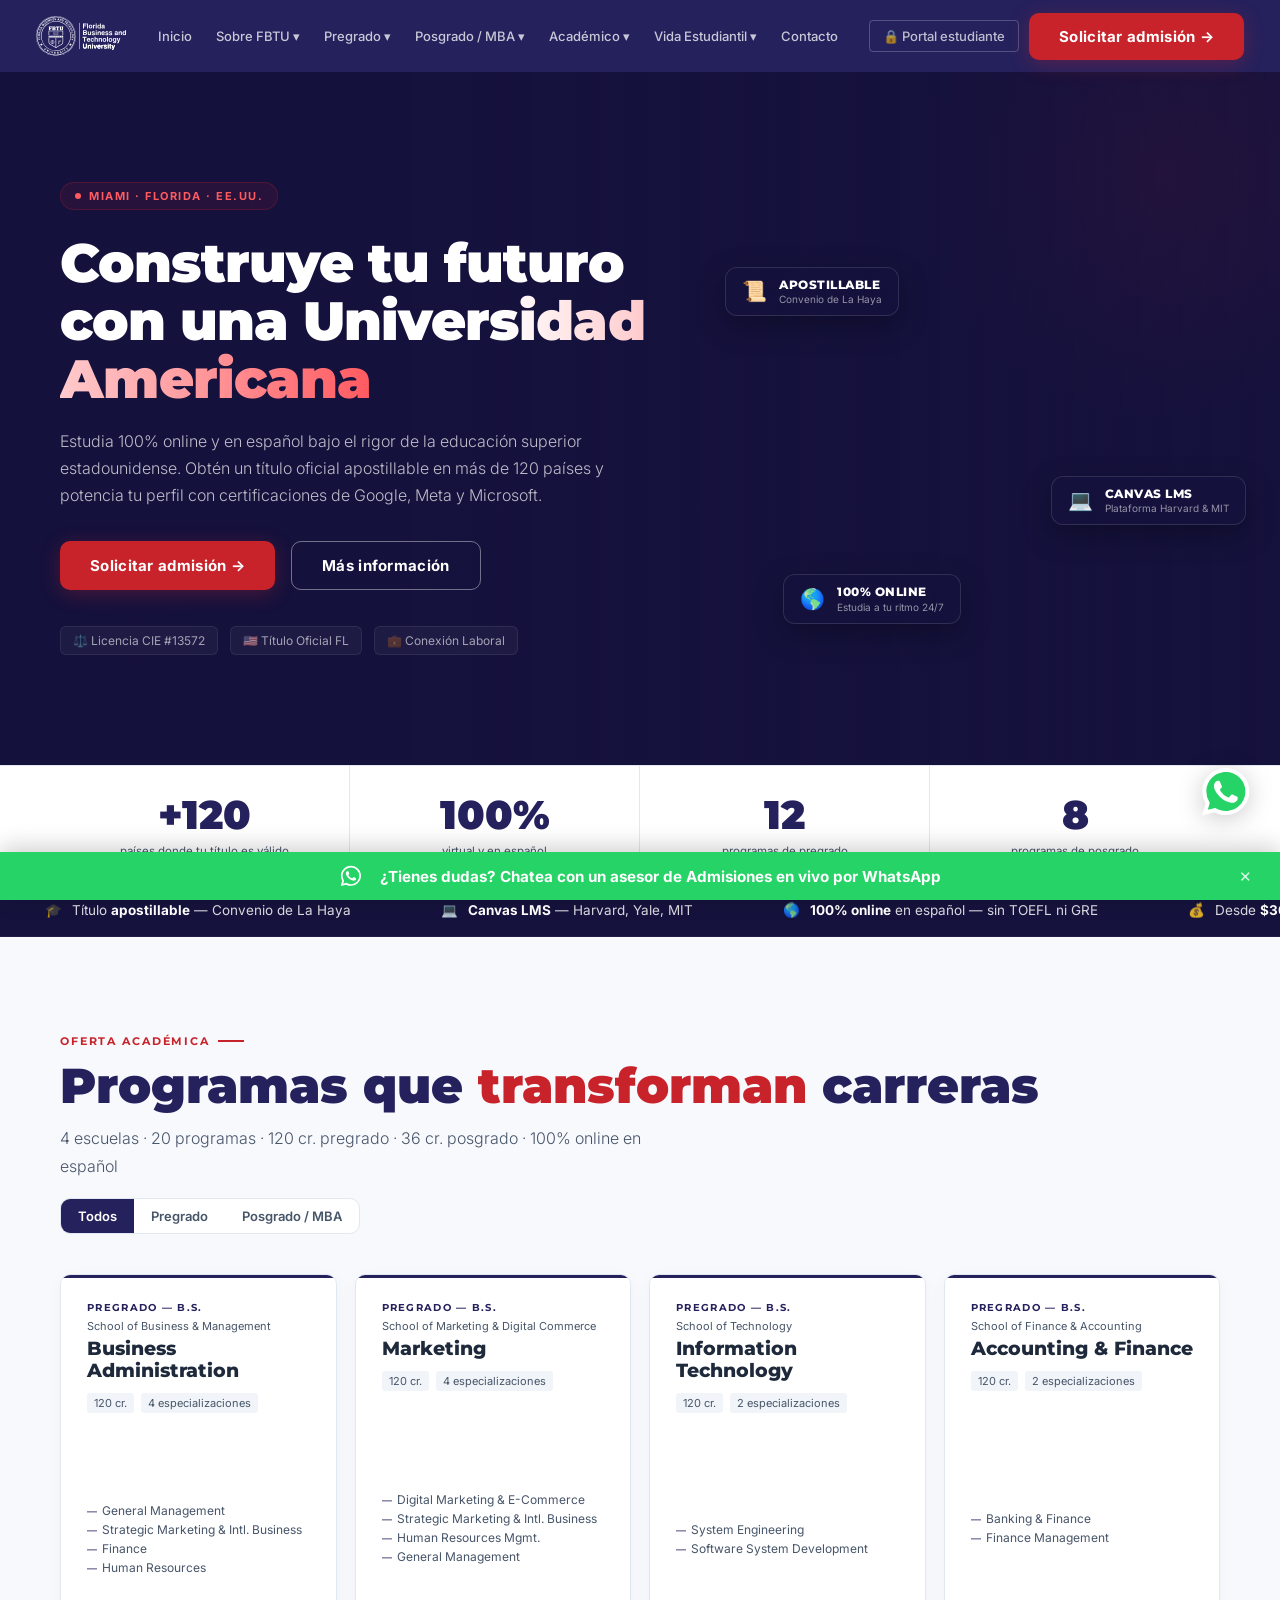
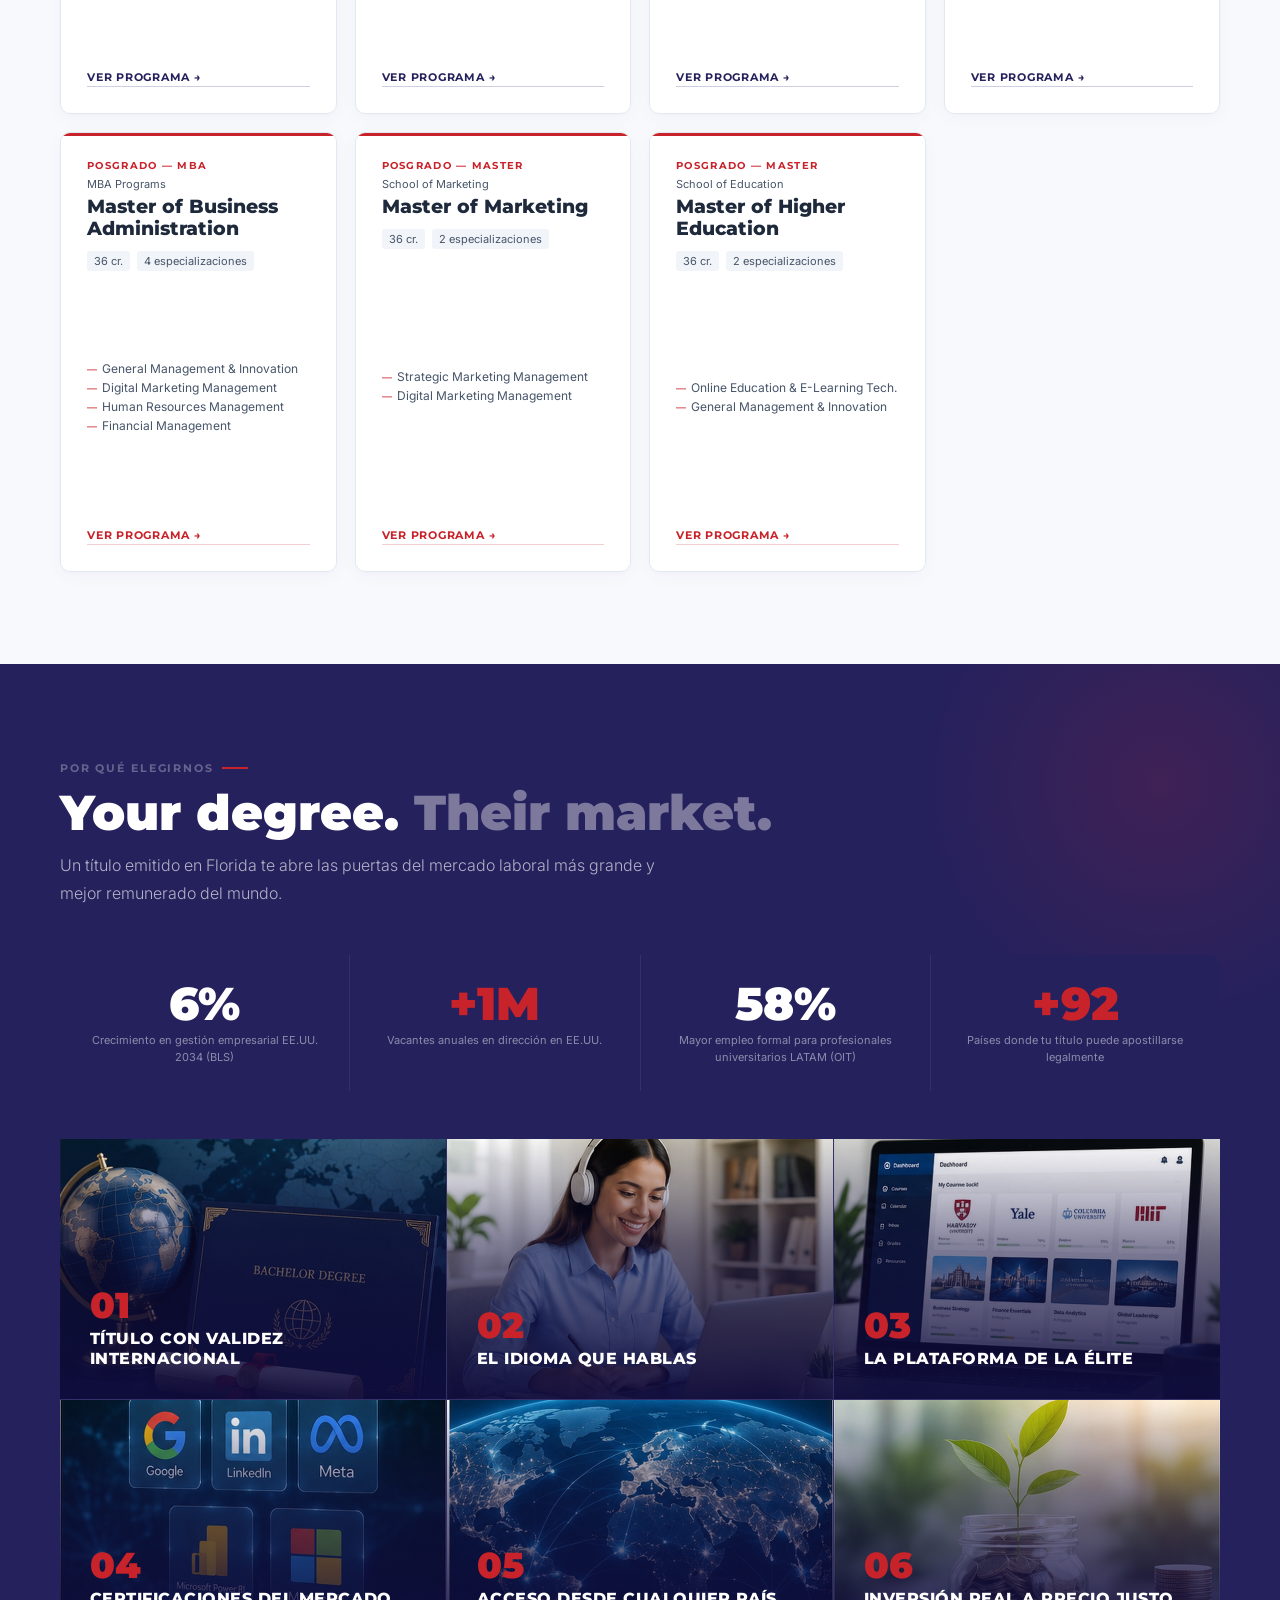
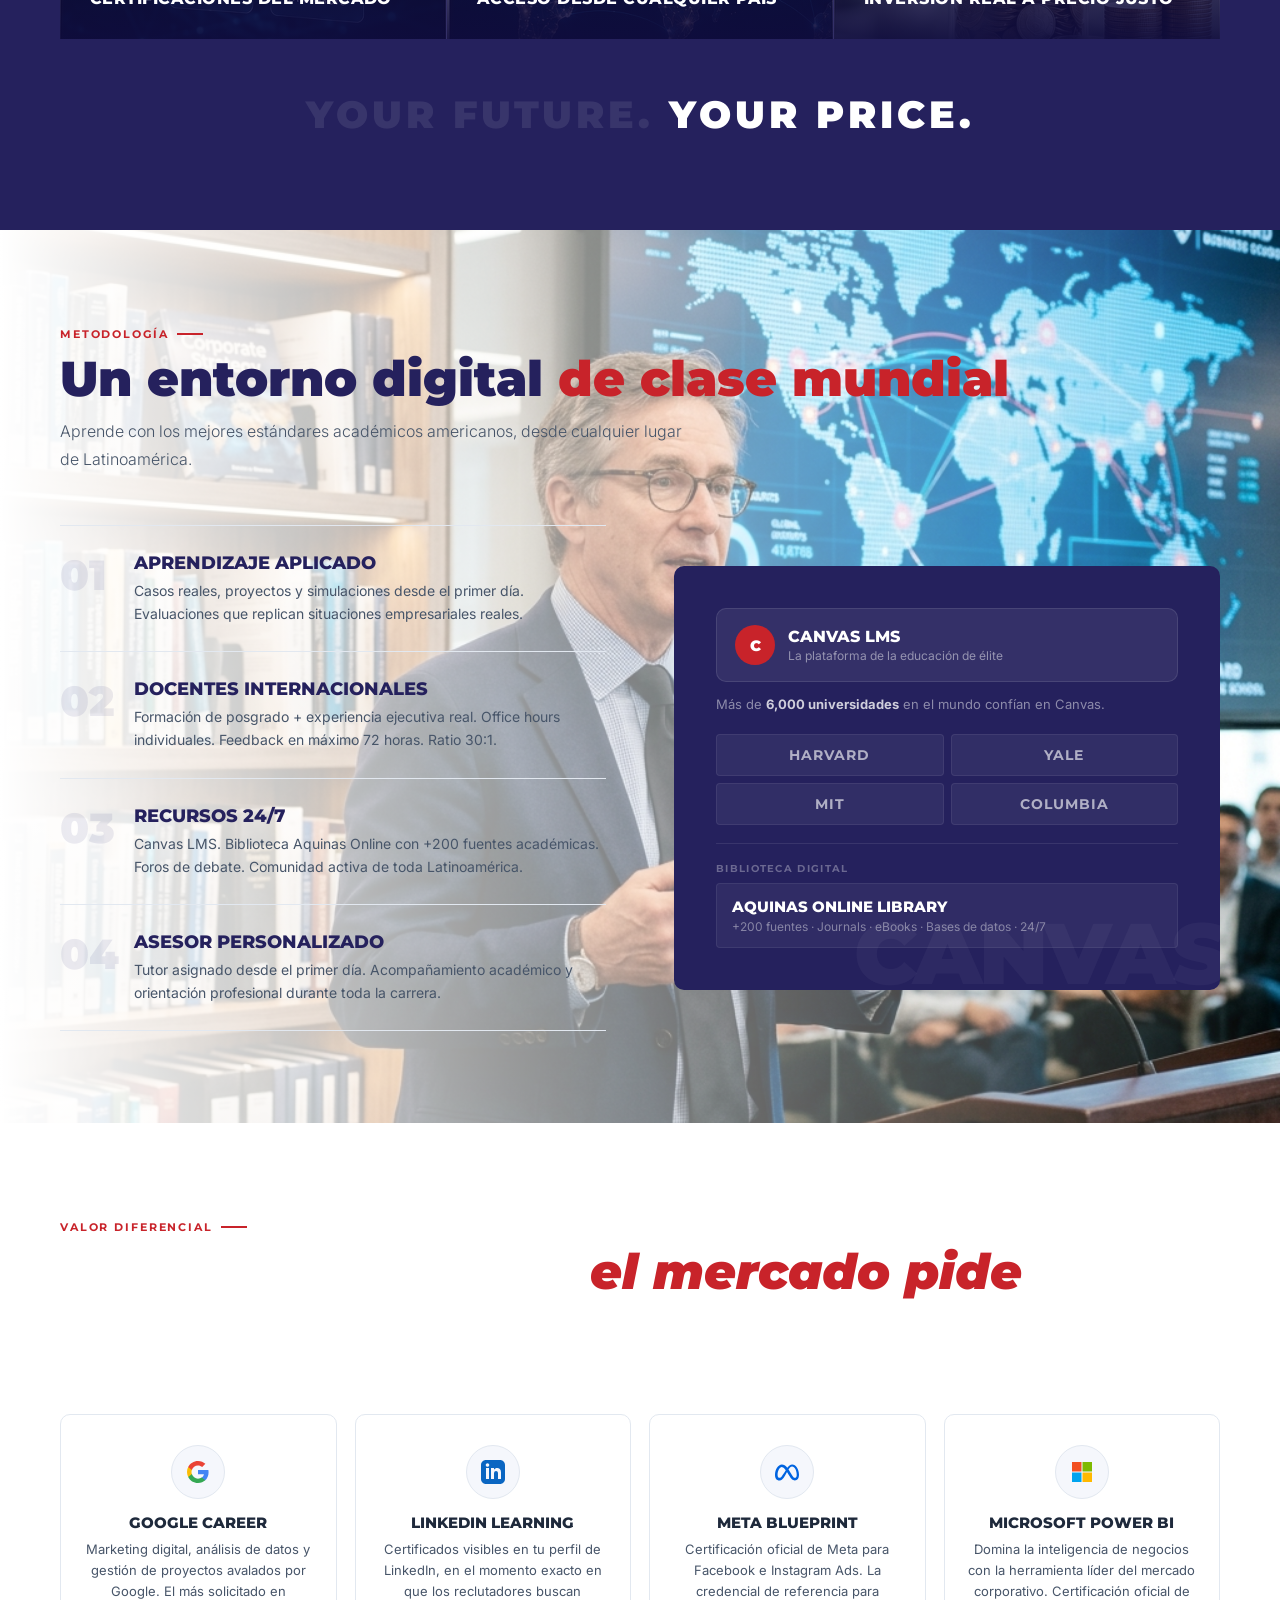
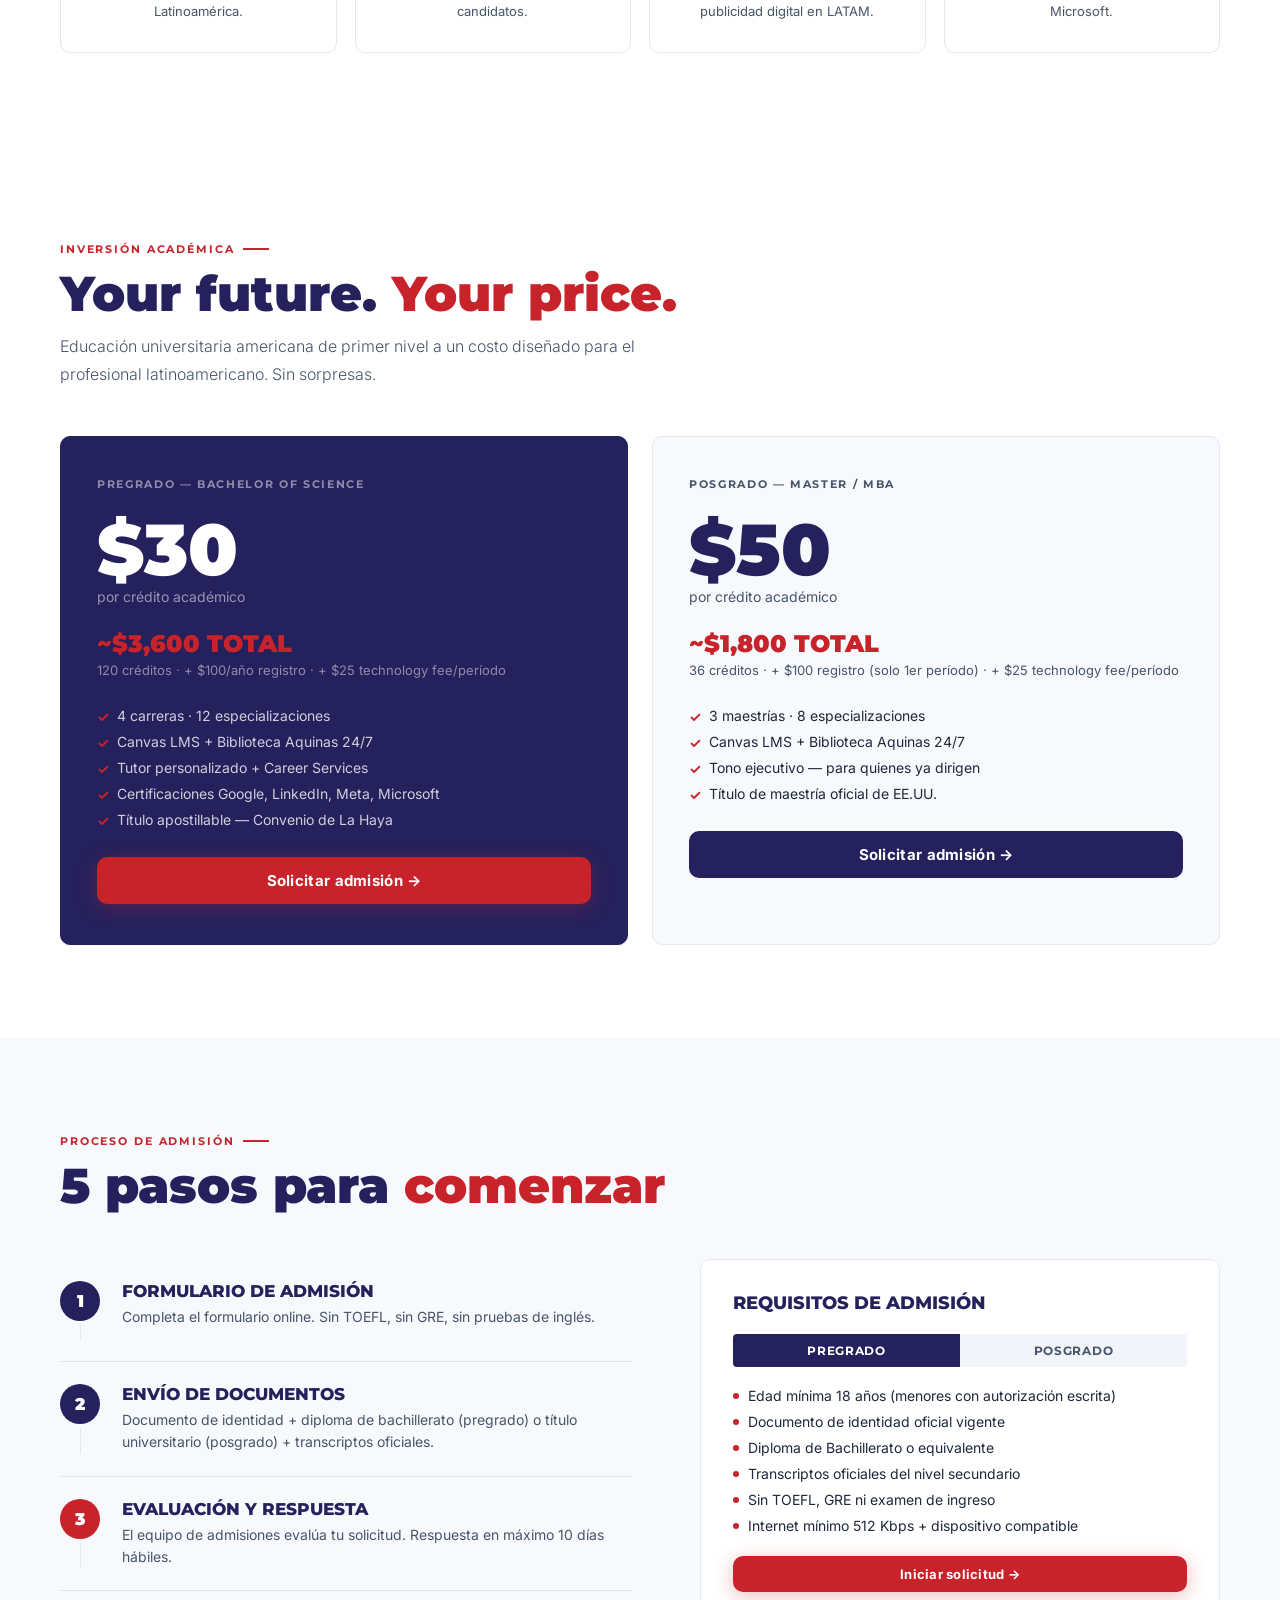
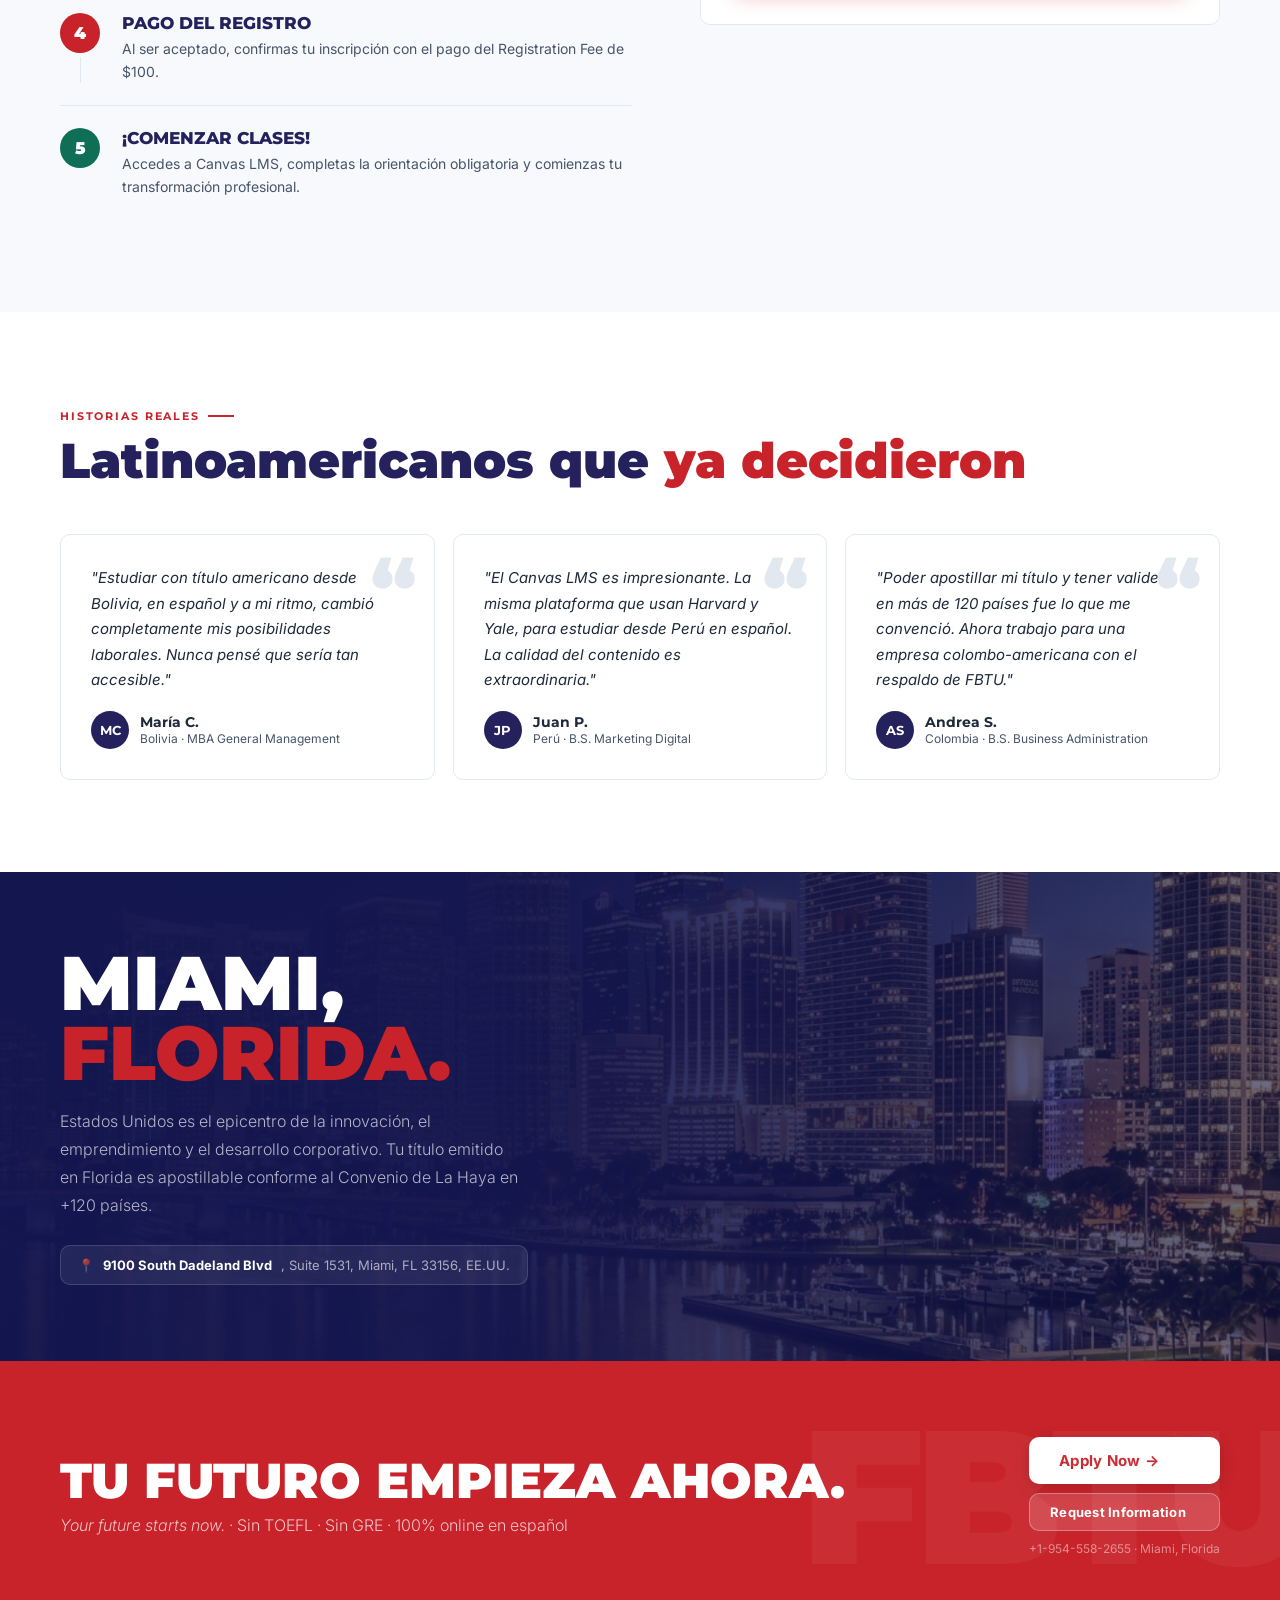
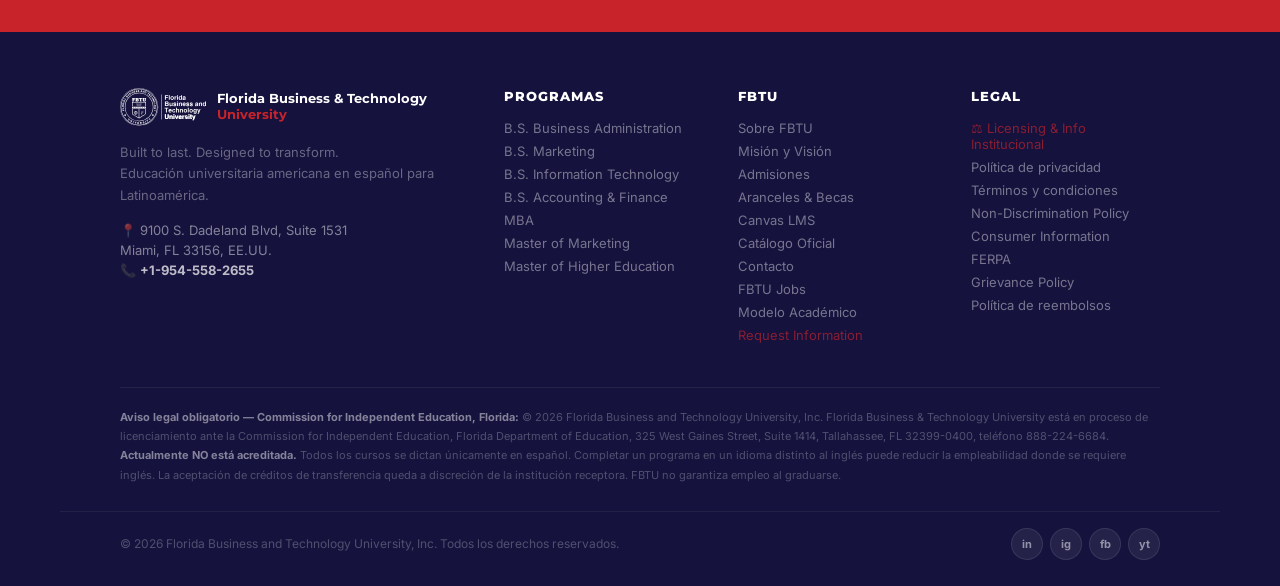
==== index.html @ 1e82b349 "Add files via upload" ====
<!DOCTYPE html>
<html lang="es">
<head>
<meta charset="UTF-8">
<meta name="viewport" content="width=device-width, initial-scale=1.0">
<title>Florida Business &amp; Technology University — FBTU</title>
<link href="https://fonts.googleapis.com/css2?family=Inter:wght@300;400;500;600;700;800;900&amp;family=Montserrat:wght@700;800;900&amp;display=swap" rel="stylesheet">

  <link rel="stylesheet" href="styles.css">
</head>
<body>

<!-- ════ NAVBAR ════ -->
<nav id="nav">
  <div class="nl" onclick="go('home')">
    <img src="logo.svg" alt="FBTU Logo" class="nav-logo">
  </div>
  <div class="nm">
    <div class="ni"><button class="nk" onclick="go('home')">Inicio</button></div>
    <div class="ni">
      <button class="nk">Sobre FBTU ▾</button>
      <div class="dd">
        <a onclick="go('sobre')">¿Quiénes somos?</a>
        <a onclick="go('sobre','mision')">Misión y Visión</a>
        <a onclick="go('sobre','equipo')">Equipo Directivo</a>
        <div class="dds"></div>
        <a onclick="go('sobre','licenc')" style="color:var(--red);font-weight:600">⚖ Licensing &amp; Info Institucional</a>
        <a onclick="go('sobre','catalogo')">Catálogo Oficial (PDF)</a>
      </div>
    </div>
    <div class="ni">
      <button class="nk">Pregrado ▾</button>
      <div class="dd">
        <a onclick="go('pre')">Vista general</a>
        <div class="dds"></div>
        <a onclick="go('pre','bba')">B.S. Business Administration</a>
        <a onclick="go('pre','mkt')">B.S. Marketing</a>
        <a onclick="go('pre','it')">B.S. Information Technology</a>
        <a onclick="go('pre','acct')">B.S. Accounting &amp; Finance</a>
      </div>
    </div>
    <div class="ni">
      <button class="nk">Posgrado / MBA ▾</button>
      <div class="dd">
        <a onclick="go('pos')">Vista general</a>
        <div class="dds"></div>
        <a onclick="go('pos','mba')">MBA — Master of Business Admin.</a>
        <a onclick="go('pos','mktm')">Master of Marketing</a>
        <a onclick="go('pos','edm')">Master of Higher Education</a>
      </div>
    </div>
    <div class="ni">
      <button class="nk">Académico ▾</button>
      <div class="dd">
        <a onclick="go('academics')">Modelo Académico</a>
        <a onclick="go('academics', 'microcredentials')">Certificates &amp; Microcredentials</a>
        <div class="dds"></div>
        <a onclick="go('jobs')">FBTU Jobs / Career Outcomes</a>
      </div>
    </div>

    <div class="ni">
      <button class="nk">Vida Estudiantil ▾</button>
      <div class="dd">
        <a onclick="go('vida')">Canvas LMS</a>
        <a onclick="go('vida','biblio')">Biblioteca Aquinas</a>
        <a onclick="go('vida','career')">Career Services</a>
        <a onclick="go('vida','grad')">Graduación</a>
        <a onclick="go('vida','pols')">Políticas Estudiantiles</a>
      </div>
    </div>
    <div class="ni"><button class="nk" onclick="go('contacto')">Contacto</button></div>
  </div>
  <div class="nr">
    <a class="np" href="#" onclick="alert('Portal Canvas LMS — integración pendiente')">🔒 Portal estudiante</a>
    <button class="btn lg b-red" onclick="go('adm')">Solicitar admisión →</button>
  </div>
  <div class="hb" id="hb" onclick="toggleMob()"><span></span><span></span><span></span></div>
</nav>

<!-- MOBILE MENU -->
<div class="mob" id="mob">
  <a onclick="go('home');toggleMob()">Inicio</a>
  <a onclick="go('sobre');toggleMob()">Sobre FBTU</a>
  <a onclick="go('pre');toggleMob()">Pregrado</a>
  <a onclick="go('pos');toggleMob()">Posgrado / MBA</a>
  <a onclick="go('apply');toggleMob()">Apply Now →</a>

  <a onclick="go('academics');toggleMob()">Modelo Académico</a>
  <a onclick="go('jobs');toggleMob()">FBTU Jobs</a>
  <a onclick="go('vida');toggleMob()">Vida Estudiantil</a>
  <a onclick="go('contacto');toggleMob()">Contacto</a>
  <a onclick="go('adm');toggleMob()" style="background:var(--red);color:#fff;border-radius:4px;margin-top:7px">Solicitar admisión →</a>
</div>

<!-- ════════════════════════════════
     PAGE: HOME
════════════════════════════════ -->
<div id="pg-home" class="pg on">

<section class="hero-premium">
  <video autoplay loop muted playsinline class="hero-video-bg">
    <source src="Video/Miami-Night.mp4" type="video/mp4">
  </video>
  <div class="hero-overlay"></div>
  <div class="wrap hero-grid">
    <!-- Left Column: Content -->
    <div class="hero-content fd">
      <div class="hero-badge">
        <span class="badge-dot"></span> Miami · Florida · EE.UU.
      </div>
      <h1 class="hero-title">
        Construye tu futuro con una <span class="text-gradient">Universidad Americana</span>
      </h1>
      <p class="hero-lead">
        Estudia 100% online y en español bajo el rigor de la educación superior estadounidense. Obtén un título oficial apostillable en más de 120 países y potencia tu perfil con certificaciones de Google, Meta y Microsoft.
      </p>
      <div class="hero-ctas">
        <button class="btn lg b-red" onclick="go('apply')">Solicitar admisión →</button>
        <button class="btn lg b-out" onclick="go('reqinfo')">Más información</button>
      </div>
      <div class="hero-trust-row">
        <div class="trust-badge-mini">⚖️ Licencia CIE #13572</div>
        <div class="trust-badge-mini">🇺🇸 Título Oficial FL</div>
        <div class="trust-badge-mini">💼 Conexión Laboral</div>
      </div>
    </div>
    <!-- Right Column: Floating Badges over the background image -->
    <div class="hero-visual fd d1">
      <div class="hero-float-container">
        <div class="glass-float-badge float-badge-1">
          <div class="badge-icon">📜</div>
          <div>
            <div class="badge-label">Apostillable</div>
            <div class="badge-sub">Convenio de La Haya</div>
          </div>
        </div>
        <div class="glass-float-badge float-badge-2">
          <div class="badge-icon">💻</div>
          <div>
            <div class="badge-label">Canvas LMS</div>
            <div class="badge-sub">Plataforma Harvard &amp; MIT</div>
          </div>
        </div>
        <div class="glass-float-badge float-badge-3">
          <div class="badge-icon">🌎</div>
          <div>
            <div class="badge-label">100% Online</div>
            <div class="badge-sub">Estudia a tu ritmo 24/7</div>
          </div>
        </div>
      </div>
    </div>
  </div>
</section>

  <!-- STATS STRIP (Fuera del Hero para limpieza visual) -->
  <div class="hero-strip">
    <div class="wrap hero-stats-bar">
      <div class="hero-stat">
        <div class="hs-n">+<span id="c1" class="counter-val" data-target="120" data-duration="2800">0</span></div>
        <div style="font-size:11.5px;color:var(--tm);margin-top:4px;line-height:1.4">países donde tu título es válido</div>
      </div>
      <div class="hero-stat">
        <div class="hs-n"><span id="c2" class="counter-val" data-target="100" data-duration="2800">0</span>%</div>
        <div style="font-size:11.5px;color:var(--tm);margin-top:4px;line-height:1.4">virtual y en español</div>
      </div>
      <div class="hero-stat">
        <div class="hs-n"><span id="c3" class="counter-val" data-target="12" data-duration="2000">0</span></div>
        <div style="font-size:11.5px;color:var(--tm);margin-top:4px;line-height:1.4">programas de pregrado</div>
      </div>
      <div class="hero-stat">
        <div class="hs-n"><span id="c4" class="counter-val" data-target="8" data-duration="2000">0</span></div>
        <div style="font-size:11.5px;color:var(--tm);margin-top:4px;line-height:1.4">programas de posgrado</div>
      </div>
    </div>
  </div>

<!-- TRUST TICKER -->
<div class="trust-ticker">
  <div class="ticker-wrap">
    <div class="ticker-track">
      <div class="ti">🎓 <span class="ti-t">Título <strong>apostillable</strong> — Convenio de La Haya</span></div>
      <div class="ti">💻 <span class="ti-t"><strong>Canvas LMS</strong> — Harvard, Yale, MIT</span></div>
      <div class="ti">🌎 <span class="ti-t"><strong>100% online</strong> en español — sin TOEFL ni GRE</span></div>
      <div class="ti">💰 <span class="ti-t">Desde <strong>$30/crédito</strong> — Becas disponibles</span></div>
      <div class="ti">⏰ <span class="ti-t">Asincrónico — estudia <strong>24/7</strong> desde cualquier país</span></div>
      <!-- Duplicated for seamless loop -->
      <div class="ti">🎓 <span class="ti-t">Título <strong>apostillable</strong> — Convenio de La Haya</span></div>
      <div class="ti">💻 <span class="ti-t"><strong>Canvas LMS</strong> — Harvard, Yale, MIT</span></div>
      <div class="ti">🌎 <span class="ti-t"><strong>100% online</strong> en español — sin TOEFL ni GRE</span></div>
      <div class="ti">💰 <span class="ti-t">Desde <strong>$30/crédito</strong> — Becas disponibles</span></div>
      <div class="ti">⏰ <span class="ti-t">Asincrónico — estudia <strong>24/7</strong> desde cualquier país</span></div>
    </div>
  </div>
</div>

<!-- PROGRAMS -->
<section class="sec" style="background:var(--off)">
<div class="wrap">
  <div class="ph">
    <div>
      <div class="lbl fd">Oferta Académica</div>
      <h2 class="ttl fd d1">Programas que <em>transforman</em> carreras</h2>
      <p class="sub fd d2">4 escuelas · 20 programas · 120 cr. pregrado · 36 cr. posgrado · 100% online en español</p>
    </div>
    <div class="ptabs">
      <button class="ptab on" onclick="fprog('all',this)">Todos</button>
      <button class="ptab" onclick="fprog('pre',this)">Pregrado</button>
      <button class="ptab" onclick="fprog('po',this)">Posgrado / MBA</button>
    </div>
  </div>
  <div class="pgrid" id="pgrid">
    <!-- Business Administration -->
    <div class="pc-card-container pre fd" onclick="go('pre','bba')">
      <div class="pc-card-inner">
        <div class="pc-card-front pc pre">
          <div>
            <div class="pc-lv">Pregrado — B.S.</div>
            <div class="pc-sc">School of Business &amp; Management</div>
            <div class="pc-nm">Business Administration</div>
            <div class="pc-sp"><span class="pc-s">120 cr.</span><span class="pc-s">4 especializaciones</span></div>
          </div>
          <div class="pc-es">
            <div class="pc-e">General Management</div>
            <div class="pc-e">Strategic Marketing &amp; Intl. Business</div>
            <div class="pc-e">Finance</div>
            <div class="pc-e">Human Resources</div>
          </div>
          <span class="pc-a">Ver programa →</span>
        </div>
        <div class="pc-card-back" style="background-image: url('img/fbtu-business-administration-profile-768x1024.jpg')">
          <div class="pc-card-back-overlay"></div>
          <div class="pc-card-back-content">
            <div class="pc-lv" style="color: #fff; opacity: 0.8; margin-bottom: 2px;">Pregrado</div>
            <h3 class="pc-card-back-title">Business Administration</h3>
            <p class="pc-card-back-desc">Lidera organizaciones globales con un enfoque integral en gestión estratégica, innovación empresarial y emprendimiento.</p>
            <span class="pc-card-back-link">Ver programa →</span>
          </div>
        </div>
      </div>
    </div>

    <!-- Marketing -->
    <div class="pc-card-container pre fd d1" onclick="go('pre','mkt')">
      <div class="pc-card-inner">
        <div class="pc-card-front pc pre">
          <div>
            <div class="pc-lv">Pregrado — B.S.</div>
            <div class="pc-sc">School of Marketing &amp; Digital Commerce</div>
            <div class="pc-nm">Marketing</div>
            <div class="pc-sp"><span class="pc-s">120 cr.</span><span class="pc-s">4 especializaciones</span></div>
          </div>
          <div class="pc-es">
            <div class="pc-e">Digital Marketing &amp; E-Commerce</div>
            <div class="pc-e">Strategic Marketing &amp; Intl. Business</div>
            <div class="pc-e">Human Resources Mgmt.</div>
            <div class="pc-e">General Management</div>
          </div>
          <span class="pc-a">Ver programa →</span>
        </div>
        <div class="pc-card-back" style="background-image: url('img/fbtu-marketing-profile-768x1024.jpg')">
          <div class="pc-card-back-overlay"></div>
          <div class="pc-card-back-content">
            <div class="pc-lv" style="color: #fff; opacity: 0.8; margin-bottom: 2px;">Pregrado</div>
            <h3 class="pc-card-back-title">Marketing</h3>
            <p class="pc-card-back-desc">Domina el ecosistema digital, la analítica web y las estrategias globales para impulsar marcas en mercados competitivos.</p>
            <span class="pc-card-back-link">Ver programa →</span>
          </div>
        </div>
      </div>
    </div>

    <!-- Information Technology -->
    <div class="pc-card-container pre fd d2" onclick="go('pre','it')">
      <div class="pc-card-inner">
        <div class="pc-card-front pc pre">
          <div>
            <div class="pc-lv">Pregrado — B.S.</div>
            <div class="pc-sc">School of Technology</div>
            <div class="pc-nm">Information Technology</div>
            <div class="pc-sp"><span class="pc-s">120 cr.</span><span class="pc-s">2 especializaciones</span></div>
          </div>
          <div class="pc-es">
            <div class="pc-e">System Engineering</div>
            <div class="pc-e">Software System Development</div>
          </div>
          <span class="pc-a">Ver programa →</span>
        </div>
        <div class="pc-card-back" style="background-image: url('img/fbtu-information-technology-profile-768x1024.jpg')">
          <div class="pc-card-back-overlay"></div>
          <div class="pc-card-back-content">
            <div class="pc-lv" style="color: #fff; opacity: 0.8; margin-bottom: 2px;">Pregrado</div>
            <h3 class="pc-card-back-title">Information Technology</h3>
            <p class="pc-card-back-desc">Conviértete en un líder tecnológico capaz de diseñar soluciones innovadoras y guiar la transformación digital corporativa.</p>
            <span class="pc-card-back-link">Ver programa →</span>
          </div>
        </div>
      </div>
    </div>

    <!-- Accounting & Finance -->
    <div class="pc-card-container pre fd d3" onclick="go('pre','acct')">
      <div class="pc-card-inner">
        <div class="pc-card-front pc pre">
          <div>
            <div class="pc-lv">Pregrado — B.S.</div>
            <div class="pc-sc">School of Finance &amp; Accounting</div>
            <div class="pc-nm">Accounting &amp; Finance</div>
            <div class="pc-sp"><span class="pc-s">120 cr.</span><span class="pc-s">2 especializaciones</span></div>
          </div>
          <div class="pc-es">
            <div class="pc-e">Banking &amp; Finance</div>
            <div class="pc-e">Finance Management</div>
          </div>
          <span class="pc-a">Ver programa →</span>
        </div>
        <div class="pc-card-back" style="background-image: url('img/fbtu-accounting-finance-profile-768x1024.jpg')">
          <div class="pc-card-back-overlay"></div>
          <div class="pc-card-back-content">
            <div class="pc-lv" style="color: #fff; opacity: 0.8; margin-bottom: 2px;">Pregrado</div>
            <h3 class="pc-card-back-title">Accounting &amp; Finance</h3>
            <p class="pc-card-back-desc">Especialízate en toma de decisiones financieras, gestión de riesgos, auditoría y banca con proyección internacional.</p>
            <span class="pc-card-back-link">Ver programa →</span>
          </div>
        </div>
      </div>
    </div>

    <!-- MBA -->
    <div class="pc-card-container po fd" onclick="go('pos','mba')">
      <div class="pc-card-inner">
        <div class="pc-card-front pc po">
          <div>
            <div class="pc-lv">Posgrado — MBA</div>
            <div class="pc-sc">MBA Programs</div>
            <div class="pc-nm">Master of Business Administration</div>
            <div class="pc-sp"><span class="pc-s">36 cr.</span><span class="pc-s">4 especializaciones</span></div>
          </div>
          <div class="pc-es">
            <div class="pc-e">General Management &amp; Innovation</div>
            <div class="pc-e">Digital Marketing Management</div>
            <div class="pc-e">Human Resources Management</div>
            <div class="pc-e">Financial Management</div>
          </div>
          <span class="pc-a">Ver programa →</span>
        </div>
        <div class="pc-card-back" style="background-image: url('img/fbtu-mba-profile-768x1024.jpg')">
          <div class="pc-card-back-overlay header-red"></div>
          <div class="pc-card-back-content">
            <div class="pc-lv" style="color: var(--red); font-weight: 700; margin-bottom: 2px;">Posgrado</div>
            <h3 class="pc-card-back-title">MBA - Business Admin.</h3>
            <p class="pc-card-back-desc">El programa definitivo para acelerar tu desarrollo directivo y expandir tu red de contactos en el ámbito ejecutivo global.</p>
            <span class="pc-card-back-link">Ver programa →</span>
          </div>
        </div>
      </div>
    </div>

    <!-- Master of Marketing -->
    <div class="pc-card-container po fd d1" onclick="go('pos','mktm')">
      <div class="pc-card-inner">
        <div class="pc-card-front pc po">
          <div>
            <div class="pc-lv">Posgrado — Master</div>
            <div class="pc-sc">School of Marketing</div>
            <div class="pc-nm">Master of Marketing</div>
            <div class="pc-sp"><span class="pc-s">36 cr.</span><span class="pc-s">2 especializaciones</span></div>
          </div>
          <div class="pc-es">
            <div class="pc-e">Strategic Marketing Management</div>
            <div class="pc-e">Digital Marketing Management</div>
          </div>
          <span class="pc-a">Ver programa →</span>
        </div>
        <div class="pc-card-back" style="background-image: url('img/fbtu-master-marketing-profile-768x1024.jpg')">
          <div class="pc-card-back-overlay header-red"></div>
          <div class="pc-card-back-content">
            <div class="pc-lv" style="color: var(--red); font-weight: 700; margin-bottom: 2px;">Posgrado</div>
            <h3 class="pc-card-back-title">Master of Marketing</h3>
            <p class="pc-card-back-desc">Profundiza en inteligencia de mercados, comportamiento del consumidor y dirección estratégica de campañas comerciales.</p>
            <span class="pc-card-back-link">Ver programa →</span>
          </div>
        </div>
      </div>
    </div>

    <!-- Master of Higher Education -->
    <div class="pc-card-container po fd d2" onclick="go('pos','edm')">
      <div class="pc-card-inner">
        <div class="pc-card-front pc po">
          <div>
            <div class="pc-lv">Posgrado — Master</div>
            <div class="pc-sc">School of Education</div>
            <div class="pc-nm">Master of Higher Education</div>
            <div class="pc-sp"><span class="pc-s">36 cr.</span><span class="pc-s">2 especializaciones</span></div>
          </div>
          <div class="pc-es">
            <div class="pc-e">Online Education &amp; E-Learning Tech.</div>
            <div class="pc-e">General Management &amp; Innovation</div>
          </div>
          <span class="pc-a">Ver programa →</span>
        </div>
        <div class="pc-card-back" style="background-image: url('img/fbtu-master-higher-education-profile-768x1024.jpg')">
          <div class="pc-card-back-overlay header-red"></div>
          <div class="pc-card-back-content">
            <div class="pc-lv" style="color: var(--red); font-weight: 700; margin-bottom: 2px;">Posgrado</div>
            <h3 class="pc-card-back-title">Master of Higher Education</h3>
            <p class="pc-card-back-desc">Especialízate en metodologías de e-learning, diseño curricular online y liderazgo de instituciones educativas modernas.</p>
            <span class="pc-card-back-link">Ver programa →</span>
          </div>
        </div>
      </div>
    </div>
  </div>
</div>
</section>

<!-- WHY FBTU -->
<section class="sec why">
<div class="wrap" style="position:relative;z-index:1">
  <div class="lbl" style="color:rgba(255,255,255,.3)">Por qué elegirnos</div>
  <h2 class="ttl w fd">Your degree. <em>Their market.</em></h2>
  <p class="sub w fd d1">Un título emitido en Florida te abre las puertas del mercado laboral más grande y mejor remunerado del mundo.</p>
  <div class="why-sr">
    <div class="wst">
      <div class="wst-n"><span class="counter-val" data-target="6" data-duration="2000">0</span>%</div>
      <div class="wst-l">Crecimiento en gestión empresarial EE.UU. 2034 (BLS)</div>
    </div>
    <div class="wst">
      <div class="wst-n r">+<span class="counter-val" data-target="1" data-duration="1500">0</span>M</div>
      <div class="wst-l">Vacantes anuales en dirección en EE.UU.</div>
    </div>
    <div class="wst">
      <div class="wst-n"><span class="counter-val" data-target="75" data-duration="2800">0</span>%</div>
      <div class="wst-l">Mayor empleo formal para profesionales universitarios LATAM (OIT)</div>
    </div>
    <div class="wst">
      <div class="wst-n r">+<span class="counter-val" data-target="120" data-duration="2800">0</span></div>
      <div class="wst-l">Países donde tu título puede apostillarse legalmente</div>
    </div>
  </div>
  <div class="why-g">
    <!-- Characteristic 01 -->
    <div class="wi fd wi-slide-card">
      <div class="wi-content">
        <div class="wi-n">01</div>
        <div class="wi-t">Título con validez internacional</div>
        <div class="wi-d">Apostillable conforme al Convenio de La Haya. Validez legal reconocida en más de 120 países. Un solo título. Validez mundial.</div>
      </div>
      <div class="wi-cover cover-right" style="background-image: url('img/01-titulo-validez-internacional-768x512.jpg')">
        <div class="wi-cover-overlay"></div>
        <div class="wi-cover-text">
          <div class="wi-cover-number">01</div>
          <div class="wi-cover-title">Título con validez internacional</div>
        </div>
      </div>
    </div>
    <!-- Characteristic 02 -->
    <div class="wi fd d1 wi-slide-card">
      <div class="wi-content">
        <div class="wi-n">02</div>
        <div class="wi-t">El idioma que hablas</div>
        <div class="wi-d">Porque dominar los negocios no requiere cambiar de idioma. 100% en español. Sin TOEFL ni GRE.</div>
      </div>
      <div class="wi-cover cover-down" style="background-image: url('img/02-idioma-espanol-768x512.jpg')">
        <div class="wi-cover-overlay"></div>
        <div class="wi-cover-text">
          <div class="wi-cover-number">02</div>
          <div class="wi-cover-title">El idioma que hablas</div>
        </div>
      </div>
    </div>
    <!-- Characteristic 03 -->
    <div class="wi fd d2 wi-slide-card">
      <div class="wi-content">
        <div class="wi-n">03</div>
        <div class="wi-t">La plataforma de la élite</div>
        <div class="wi-d">Canvas LMS. La misma plataforma que usan Harvard, Yale, Columbia y MIT. Más de 6,000 universidades en el mundo.</div>
      </div>
      <div class="wi-cover cover-left" style="background-image: url('img/03-plataforma-elite-768x512.jpg')">
        <div class="wi-cover-overlay"></div>
        <div class="wi-cover-text">
          <div class="wi-cover-number">03</div>
          <div class="wi-cover-title">La plataforma de la élite</div>
        </div>
      </div>
    </div>
    <!-- Characteristic 04 -->
    <div class="wi fd d3 wi-slide-card">
      <div class="wi-content">
        <div class="wi-n">04</div>
        <div class="wi-t">Certificaciones del mercado</div>
        <div class="wi-d">Google, LinkedIn, Meta Blueprint, Microsoft Power BI. Las credenciales que los reclutadores buscan en tu perfil.</div>
      </div>
      <div class="wi-cover cover-right" style="background-image: url('img/04-certificaciones-mercado-768x512.jpg')">
        <div class="wi-cover-overlay"></div>
        <div class="wi-cover-text">
          <div class="wi-cover-number">04</div>
          <div class="wi-cover-title">Certificaciones del mercado</div>
        </div>
      </div>
    </div>
    <!-- Characteristic 05 -->
    <div class="wi fd wi-slide-card">
      <div class="wi-content">
        <div class="wi-n">05</div>
        <div class="wi-t">Acceso desde cualquier país</div>
        <div class="wi-d">Bolivia, Perú, Colombia, Argentina, México, Honduras, El Salvador. Solo necesitas internet y determinación.</div>
      </div>
      <div class="wi-cover cover-up" style="background-image: url('img/05-acceso-cualquier-pais-768x512.jpg')">
        <div class="wi-cover-overlay"></div>
        <div class="wi-cover-text">
          <div class="wi-cover-number">05</div>
          <div class="wi-cover-title">Acceso desde cualquier país</div>
        </div>
      </div>
    </div>
    <!-- Characteristic 06 -->
    <div class="wi fd d1 wi-slide-card">
      <div class="wi-content">
        <div class="wi-n">06</div>
        <div class="wi-t">Inversión real a precio justo</div>
        <div class="wi-d">$30/crédito pregrado · $50/crédito posgrado. Becas hasta el 75%. Plan de pagos sin intereses.</div>
      </div>
      <div class="wi-cover cover-left" style="background-image: url('img/06-inversion-precio-justo-768x512.jpg')">
        <div class="wi-cover-overlay"></div>
        <div class="wi-cover-text">
          <div class="wi-cover-number">06</div>
          <div class="wi-cover-title">Inversión real a precio justo</div>
        </div>
      </div>
    </div>
  </div>
  <div class="why-tl">Your future. <span>Your price.</span></div>
</div>
</section>

<!-- METHODOLOGY -->
<section class="sec methodology-section">
  <!-- Dynamic Background Slideshow -->
  <div class="methodology-bg-slides">
    <div class="methodology-slide active" style="background-image: url('img/methodology_1.png')"></div>
    <div class="methodology-slide" style="background-image: url('img/methodology_2.png')"></div>
    <div class="methodology-slide" style="background-image: url('img/methodology_3.png')"></div>
    <div class="methodology-slide" style="background-image: url('img/methodology_4.png')"></div>
  </div>
  <div class="methodology-bg-overlay"></div>
  <div class="wrap">
    <div class="lbl fd">Metodología</div>
    <h2 class="ttl fd d1">Un entorno digital <em>de clase mundial</em></h2>
    <p class="sub fd d2">Aprende con los mejores estándares académicos americanos, desde cualquier lugar de Latinoamérica.</p>
    <div class="ml">
      <div class="mit">
        <div class="mi fd methodology-item" data-index="0">
          <div class="mi-n">01</div>
          <div>
            <div class="mi-t">Aprendizaje aplicado</div>
            <div class="mi-d">Casos reales, proyectos y simulaciones desde el primer día. Evaluaciones que replican situaciones empresariales reales.</div>
          </div>
        </div>
        <div class="mi fd d1 methodology-item" data-index="1">
          <div class="mi-n">02</div>
          <div>
            <div class="mi-t">Docentes internacionales</div>
            <div class="mi-d">Formación de posgrado + experiencia ejecutiva real. Office hours individuales. Feedback en máximo 72 horas. Ratio 30:1.</div>
          </div>
        </div>
        <div class="mi fd d2 methodology-item" data-index="2">
          <div class="mi-n">03</div>
          <div>
            <div class="mi-t">Recursos 24/7</div>
            <div class="mi-d">Canvas LMS. Biblioteca Aquinas Online con +200 fuentes académicas. Foros de debate. Comunidad activa de toda Latinoamérica.</div>
          </div>
        </div>
        <div class="mi fd d3 methodology-item" data-index="3">
          <div class="mi-n">04</div>
          <div>
            <div class="mi-t">Asesor personalizado</div>
            <div class="mi-d">Tutor asignado desde el primer día. Acompañamiento académico y orientación profesional durante toda la carrera.</div>
          </div>
        </div>
      </div>
      <div class="mpanel fd d2">
        <div class="cvrow"><div class="cvdot">C</div><div><div class="cv-m">Canvas LMS</div><div class="cv-s">La plataforma de la educación de élite</div></div></div>
        <p style="font-size:13px;color:rgba(255,255,255,.48);line-height:1.65;margin-bottom:4px">Más de <strong style="color:rgba(255,255,255,.78)">6,000 universidades</strong> en el mundo confían en Canvas.</p>
        <div class="unig"><div class="unib">Harvard</div><div class="unib">Yale</div><div class="unib">MIT</div><div class="unib">Columbia</div></div>
        <div class="aqb"><div class="aq-l">Biblioteca Digital</div><div class="aq-c"><div class="aq-n">Aquinas Online Library</div><div class="aq-d">+200 fuentes · Journals · eBooks · Bases de datos · 24/7</div></div></div>
      </div>
    </div>
  </div>
</section>

<!-- CERTIFICATIONS -->
<section class="sec val-dif-sec" id="val-dif">
<div class="wrap">
  <div class="lbl fd">Valor diferencial</div>
  <h2 class="ttl fd d1">Certificaciones que <em>el mercado pide</em></h2>
  <p class="sub fd d2">No son añadidos decorativos. Son las credenciales que los reclutadores americanos y globales buscan en tu perfil. Tu CV habla por sí solo.</p>
  <div class="cg">
    <div class="cc fd">
      <div class="ci g">
        <svg viewBox="0 0 24 24" width="24" height="24" xmlns="http://www.w3.org/2000/svg">
          <path d="M22.56 12.25c0-.78-.07-1.53-.2-2.25H12v4.26h5.92c-.26 1.37-1.04 2.53-2.21 3.31v2.77h3.57c2.08-1.92 3.3-4.74 3.3-8.09z" fill="#4285F4"/>
          <path d="M12 23c2.97 0 5.46-.98 7.28-2.66l-3.57-2.77c-.98.66-2.23 1.06-3.71 1.06-2.86 0-5.29-1.93-6.16-4.53H2.18v2.84C3.99 20.53 7.7 23 12 23z" fill="#34A853"/>
          <path d="M5.84 14.09c-.22-.66-.35-1.36-.35-2.09s.13-1.43.35-2.09V7.07H2.18C1.43 8.55 1 10.22 1 12s.43 3.45 1.18 4.93l2.85-2.22.81-.62z" fill="#FBBC05"/>
          <path d="M12 5.38c1.62 0 3.06.56 4.21 1.64l3.15-3.15C17.45 2.09 14.97 1 12 1 7.7 1 3.99 3.47 2.18 7.07l3.66 2.84c.87-2.6 3.3-4.53 6.16-4.53z" fill="#EA4335"/>
        </svg>
      </div>
      <div class="cc-n">Google Career</div>
      <div class="cc-d">Marketing digital, análisis de datos y gestión de proyectos avalados por Google. El más solicitado en Latinoamérica.</div>
    </div>
    <div class="cc fd d1">
      <div class="ci li">
        <svg viewBox="0 0 24 24" width="24" height="24" xmlns="http://www.w3.org/2000/svg">
          <path d="M19 0h-14c-2.761 0-5 2.239-5 5v14c0 2.761 2.239 5 5 5h14c2.762 0 5-2.239 5-5v-14c0-2.761-2.238-5-5-5zm-11 19h-3v-11h3v11zm-1.5-12.268c-.966 0-1.75-.79-1.75-1.764s.784-1.764 1.75-1.764 1.75.79 1.75 1.764-.783 1.764-1.75 1.764zm13.5 12.268h-3v-5.604c0-3.368-4-3.113-4 0v5.604h-3v-11h3v1.765c1.396-2.586 7-2.777 7 2.476v6.759z" fill="#0A66C2"/>
        </svg>
      </div>
      <div class="cc-n">LinkedIn Learning</div>
      <div class="cc-d">Certificados visibles en tu perfil de LinkedIn, en el momento exacto en que los reclutadores buscan candidatos.</div>
    </div>
    <div class="cc fd d2">
      <div class="ci m">
        <svg viewBox="0 0 16 16" width="24" height="24" xmlns="http://www.w3.org/2000/svg">
          <path fill-rule="evenodd" d="M8.217 5.243C9.145 3.988 10.171 3 11.483 3 13.96 3 16 6.153 16.001 9.907c0 2.29-.986 3.725-2.757 3.725-1.543 0-2.395-.866-3.924-3.424l-.667-1.123-.118-.197a55 55 0 0 0-.53-.877l-1.178 2.08c-1.673 2.925-2.615 3.541-3.923 3.541C1.086 13.632 0 12.217 0 9.973 0 6.388 1.995 3 4.598 3q.477-.001.924.122c.31.086.611.22.913.407.577.359 1.154.915 1.782 1.714m1.516 2.224q-.378-.615-.727-1.133L9 6.326c.845-1.305 1.543-1.954 2.372-1.954 1.723 0 3.102 2.537 3.102 5.653 0 1.188-.39 1.877-1.195 1.877-.773 0-1.142-.51-2.61-2.87zM4.846 4.756c.725.1 1.385.634 2.34 2.001A212 212 0 0 0 5.551 9.3c-1.357 2.126-1.826 2.603-2.581 2.603-.777 0-1.24-.682-1.24-1.9 0-2.602 1.298-5.264 2.846-5.264q.137 0 .27.018" fill="#0064E0"/>
        </svg>
      </div>
      <div class="cc-n">Meta Blueprint</div>
      <div class="cc-d">Certificación oficial de Meta para Facebook e Instagram Ads. La credencial de referencia para publicidad digital en LATAM.</div>
    </div>
    <div class="cc fd d3">
      <div class="ci ms">
        <svg viewBox="0 0 24 24" width="24" height="24" xmlns="http://www.w3.org/2000/svg">
          <path fill="#F25022" d="M2 2h9.5v9.5H2z"/>
          <path fill="#7FBA00" d="M12.5 2H22v9.5h-9.5z"/>
          <path fill="#00A4EF" d="M2 12.5h9.5V22H2z"/>
          <path fill="#FFB900" d="M12.5 12.5H22V22h-9.5z"/>
        </svg>
      </div>
      <div class="cc-n">Microsoft Power BI</div>
      <div class="cc-d">Domina la inteligencia de negocios con la herramienta líder del mercado corporativo. Certificación oficial de Microsoft.</div>
    </div>
  </div>
</div>
</section>

<!-- PRICING -->
<section class="sec">
<div class="wrap">
  <div class="lbl fd">Inversión académica</div>
  <h2 class="ttl fd d1">Your future. <em>Your price.</em></h2>
  <p class="sub fd d2">Educación universitaria americana de primer nivel a un costo diseñado para el profesional latinoamericano. Sin sorpresas.</p>
  <div class="prl">
    <div class="prc f fd">
      <div class="prl-v">Pregrado — Bachelor of Science</div>
      <div class="pr-a">$30</div><div class="pr-u">por crédito académico</div>
      <div class="pr-t">~$3,600 total</div>
      <div class="pr-n">120 créditos · + $100/año registro · + $25 technology fee/período</div>
      <div class="pr-fs">
        <div class="pr-f">4 carreras · 12 especializaciones</div>
        <div class="pr-f">Canvas LMS + Biblioteca Aquinas 24/7</div>
        <div class="pr-f">Tutor personalizado + Career Services</div>
        <div class="pr-f">Certificaciones Google, LinkedIn, Meta, Microsoft</div>
        <div class="pr-f">Título apostillable — Convenio de La Haya</div>
      </div>
      <button class="btn lg b-red" onclick="go('adm')" style="width:100%;justify-content:center">Solicitar admisión →</button>
    </div>
    <div class="prc s fd d1">
      <div class="prl-v">Posgrado — Master / MBA</div>
      <div class="pr-a">$50</div><div class="pr-u">por crédito académico</div>
      <div class="pr-t">~$1,800 total</div>
      <div class="pr-n">36 créditos · + $100 registro (solo 1er período) · + $25 technology fee/período</div>
      <div class="pr-fs">
        <div class="pr-f">3 maestrías · 8 especializaciones</div>
        <div class="pr-f">Canvas LMS + Biblioteca Aquinas 24/7</div>
        <div class="pr-f">Tono ejecutivo — para quienes ya dirigen</div>
        <div class="pr-f">Título de maestría oficial de EE.UU.</div>
      </div>
      <button class="btn lg b-navy" onclick="go('adm')" style="width:100%;justify-content:center">Solicitar admisión →</button>
    </div>
  </div>
</div>
</section>

<!-- ADMISSION STEPS -->
<section class="sec" style="background:var(--off)">
<div class="wrap">
  <div class="lbl fd">Proceso de admisión</div>
  <h2 class="ttl fd d1">5 pasos para <em>comenzar</em></h2>
  <div class="al">
    <div class="stps fd">
      <div class="stp"><div class="stl"><div class="std">1</div><div class="stln"></div></div><div><div class="st-t">Formulario de admisión</div><div class="st-d">Completa el formulario online. Sin TOEFL, sin GRE, sin pruebas de inglés.</div></div></div>
      <div class="stp"><div class="stl"><div class="std">2</div><div class="stln"></div></div><div><div class="st-t">Envío de documentos</div><div class="st-d">Documento de identidad + diploma de bachillerato (pregrado) o título universitario (posgrado) + transcriptos oficiales.</div></div></div>
      <div class="stp"><div class="stl"><div class="std r">3</div><div class="stln"></div></div><div><div class="st-t">Evaluación y respuesta</div><div class="st-d">El equipo de admisiones evalúa tu solicitud. Respuesta en máximo 10 días hábiles.</div></div></div>
      <div class="stp"><div class="stl"><div class="std r">4</div><div class="stln"></div></div><div><div class="st-t">Pago del registro</div><div class="st-d">Al ser aceptado, confirmas tu inscripción con el pago del Registration Fee de $100.</div></div></div>
      <div class="stp"><div class="stl"><div class="std g">5</div></div><div><div class="st-t">¡Comenzar clases!</div><div class="st-d">Accedes a Canvas LMS, completas la orientación obligatoria y comienzas tu transformación profesional.</div></div></div>
    </div>
    <div class="apanel fd d2">
      <div class="ap-t">Requisitos de admisión</div>
      <div class="rqtabs">
        <button class="rqtab on" onclick="swrq('rq1','rq2',this)">Pregrado</button>
        <button class="rqtab" onclick="swrq('rq2','rq1',this)">Posgrado</button>
      </div>
      <div class="rql" id="rq1">
        <div class="rqi"><div class="rqb"></div><div>Edad mínima 18 años (menores con autorización escrita)</div></div>
        <div class="rqi"><div class="rqb"></div><div>Documento de identidad oficial vigente</div></div>
        <div class="rqi"><div class="rqb"></div><div>Diploma de Bachillerato o equivalente</div></div>
        <div class="rqi"><div class="rqb"></div><div>Transcriptos oficiales del nivel secundario</div></div>
        <div class="rqi"><div class="rqb"></div><div>Sin TOEFL, GRE ni examen de ingreso</div></div>
        <div class="rqi"><div class="rqb"></div><div>Internet mínimo 512 Kbps + dispositivo compatible</div></div>
      </div>
      <div class="rql" id="rq2" style="display:none">
        <div class="rqi"><div class="rqb"></div><div>Edad mínima 18 años</div></div>
        <div class="rqi"><div class="rqb"></div><div>Documento de identidad oficial vigente</div></div>
        <div class="rqi"><div class="rqb"></div><div>Título universitario de Bachelor o equivalente</div></div>
        <div class="rqi"><div class="rqb"></div><div>Transcriptos universitarios oficiales</div></div>
        <div class="rqi"><div class="rqb"></div><div>Sin TOEFL, GMAT ni GRE</div></div>
      </div>
      <button class="btn md b-red" onclick="go('adm')" style="width:100%;justify-content:center;margin-top:22px">Iniciar solicitud →</button>
    </div>
  </div>
</div>
</section>

<!-- TESTIMONIALS -->
<section class="sec">
<div class="wrap">
  <div class="lbl fd">Historias reales</div>
  <h2 class="ttl fd d1">Latinoamericanos que <em>ya decidieron</em></h2>
  <div class="tg">
    <div class="tc fd"><p class="tc-tx">"Estudiar con título americano desde Bolivia, en español y a mi ritmo, cambió completamente mis posibilidades laborales. Nunca pensé que sería tan accesible."</p><div class="tc-au"><div class="tc-av">MC</div><div><div class="tc-n">María C.</div><div class="tc-p">Bolivia · MBA General Management</div></div></div></div>
    <div class="tc fd d1"><p class="tc-tx">"El Canvas LMS es impresionante. La misma plataforma que usan Harvard y Yale, para estudiar desde Perú en español. La calidad del contenido es extraordinaria."</p><div class="tc-au"><div class="tc-av">JP</div><div><div class="tc-n">Juan P.</div><div class="tc-p">Perú · B.S. Marketing Digital</div></div></div></div>
    <div class="tc fd d2"><p class="tc-tx">"Poder apostillar mi título y tener validez en más de 120 países fue lo que me convenció. Ahora trabajo para una empresa colombo-americana con el respaldo de FBTU."</p><div class="tc-au"><div class="tc-av">AS</div><div><div class="tc-n">Andrea S.</div><div class="tc-p">Colombia · B.S. Business Administration</div></div></div></div>
  </div>
</div>
</section>

<!-- MIAMI -->
<div class="miami">
  <div class="mia-c">
    <h2 class="mia-h">Miami,<br><span>Florida.</span></h2>
    <p class="mia-d">Estados Unidos es el epicentro de la innovación, el emprendimiento y el desarrollo corporativo. Tu título emitido en Florida es apostillable conforme al Convenio de La Haya en +120 países.</p>
    <div class="mia-a">📍 <strong>9100 South Dadeland Blvd</strong>, Suite 1531, Miami, FL 33156, EE.UU.</div>
  </div>
</div>

<!-- CTA FINAL -->
<div class="ctaf">
  <div><h2 class="cf-h">Tu futuro empieza ahora.</h2><p class="cf-s"><em>Your future starts now.</em> · Sin TOEFL · Sin GRE · 100% online en español</p></div>
  <div class="cf-ac">
    <button class="btn lg b-wht" onclick="go('apply')">Apply Now →</button>
    <button class="btn md" style="background:rgba(255,255,255,.15);color:#fff;border:1px solid rgba(255,255,255,.3)" onclick="go('reqinfo')">Request Information</button>
    <div class="cf-ph">+1-954-558-2655 · Miami, Florida</div>
  </div>
</div>

</div><!-- /pg-home -->

<!-- ════════════════════════════════
     PAGE: SOBRE FBTU
════════════════════════════════ -->
<div id="pg-sobre" class="pg">
<div class="phero"><div class="wrap">
  <div class="ph-ey">Sobre FBTU</div>
  <h1>Florida Business &amp; Technology<br><em>University</em></h1>
  <p>Built to last. Designed to transform. Una institución de educación superior americana, 100% online en español, para la comunidad hispana de Latinoamérica.</p>
</div></div>

<section class="sec"><div class="wrap">
  <div class="about-grid">
    <div class="about-text fd">
      <div class="lbl">Quiénes somos</div>
      <h2 class="ttl">Una universidad <em>americana</em> para Latinoamérica</h2>
      <p class="about-p">Florida Business &amp; Technology University (FBTU) es una institución de educación superior establecida en <strong class="about-pstrong">Miami, Florida, Estados Unidos</strong>, dedicada a impartir educación universitaria de excelencia bajo los altos estándares académicos estadounidenses.</p>
      <p class="about-p">FBTU integra innovación, solidez y visión global para formar profesionales altamente competitivos, con pensamiento crítico, dominio tecnológico y capacidad de liderazgo internacional.</p>
      <p class="about-p" style="font-weight:600;color:var(--navy)">Fundada por los creadores de UNIPTEC. Inicio de operaciones en 2026 como una opción de educación 100% online y flexible.</p>
    </div>
    <div class="about-visual fd d1">
      <div class="img-frame card-tilt">
        <img src="img/business_team.png" alt="FBTU Business Team">
      </div>
    </div>
  </div>

  <div class="mission-vision-grid" style="margin-top:48px">
    <div class="mbox fd">
      <h3>Misión Institucional</h3>
      <p style="color:rgba(255,255,255,0.85);font-size:14.5px;line-height:1.7">FBTU desarrolla profesionales mediante una educación universitaria de nivel internacional, integrando innovación y competencias tecnológicas para liderar, generar valor e impulsar su proyección en entornos globales.</p>
    </div>
    <div class="mbox fd d1" id="mision" style="background:var(--navy-xlt);border:1px solid var(--navy-lt)">
      <h3 style="color:var(--navy)">Visión</h3>
      <p style="color:var(--tm);font-size:14.5px;line-height:1.7">Ser la institución de referencia en educación superior online en español bajo estándares americanos, reconocida por la excelencia y el liderazgo de sus egresados en toda Latinoamérica.</p>
    </div>
  </div>

  <!-- 4 Principios -->
  <div style="margin-top:52px">
    <div class="lbl">Filosofía Académica</div>
    <h2 class="ttl">Los 4 principios que <em>nos definen</em></h2>
    <div class="prg">
      <!-- Principio 1: Excelencia -->
      <div class="prc2">
        <div class="prc2-icon-box">
          <svg viewBox="0 0 24 24" xmlns="http://www.w3.org/2000/svg">
            <path d="M12 2L3 7v6c0 5.55 3.84 10.74 9 12 5.16-1.26 9-6.45 9-12V7l-9-5zm0 18c-3.75-1.07-6.5-5.06-6.5-9.15V8.34l6.5-3.61 6.5 3.61v2.51c0 4.09-2.75 8.08-6.5 9.15z"/>
            <path d="M12 7.5L7.5 10l4.5 2.5 4.5-2.5L12 7.5zm0 5.8c-.3 0-.5-.1-.7-.3l-2.3-1.3v1.8c0 .5.4.9.9.9h4.2c.5 0 .9-.4.9-.9v-1.8l-2.3 1.3c-.2.2-.4.3-.7.3z"/>
          </svg>
        </div>
        <div class="prc2-content">
          <div class="pt">Excelencia bajo estándares estadounidenses</div>
          <div class="pd">FBTU desarrolla sus programas dentro del marco académico del sistema de educación superior americano, garantizando excelencia académica.</div>
        </div>
      </div>

      <!-- Principio 2: Educación Aplicada -->
      <div class="prc2">
        <div class="prc2-icon-box">
          <svg viewBox="0 0 24 24" xmlns="http://www.w3.org/2000/svg">
            <path d="M19.4 13c0-.3.1-.6.1-.9s0-.6-.1-.9l2.1-1.7c.2-.2.2-.5 0-.7l-2-3.5c-.1-.2-.4-.3-.6-.2l-2.5 1c-.5-.4-1.1-.7-1.7-.9l-.4-2.6c0-.2-.3-.4-.5-.4h-4c-.3 0-.5.2-.5.4l-.4 2.6c-.6.2-1.2.5-1.7.9l-2.5-1c-.2-.1-.5 0-.6.2l-2 3.5c-.1.2-.1.5.1.7l2.1 1.7c-.1.3-.1.6-.1.9s0 .6.1.9l-2.1 1.7c-.2.2-.2.5 0 .7l2 3.5c.1.2.4.3.6.2l2.5-1c.5.4 1.1.7 1.7.9l.4 2.6c0 .2.3.4.5.4h4c.3 0 .5-.2.5-.4l.4-2.6c.6-.2 1.2-.5 1.7-.9l2.5 1c.2.1.5 0 .6-.2l2-3.5c.1-.2.1-.5-.1-.7l-2.1-1.7zm-7.4 2.5c-1.9 0-3.5-1.6-3.5-3.5s1.6-3.5 3.5-3.5 3.5 1.6 3.5 3.5-1.6 3.5-3.5 3.5z"/>
            <path d="M11 13.5l-1.5-1.5-1 1 2.5 2.5 4.5-4.5-1-1z"/>
          </svg>
        </div>
        <div class="prc2-content">
          <div class="pt">Educación aplicada y orientada a la ejecución</div>
          <div class="pd">Los estudiantes desarrollan competencias, conocimientos y habilidades mediante la gestión de proyectos y experiencias aplicadas.</div>
        </div>
      </div>

      <!-- Principio 3: Tecnología avanzada Canvas -->
      <div class="prc2">
        <div class="prc2-icon-box">
          <svg viewBox="0 0 24 24" xmlns="http://www.w3.org/2000/svg">
            <path d="M20 18c1.1 0 2-.9 2-2V6c0-1.1-.9-2-2-2H4c-1.1 0-2 .9-2 2v10c0 1.1.9 2 2 2H0v2h24v-2h-4zM4 6h16v10H4V6z"/>
            <path d="M12 8.5L8 11l4 2.5 4-2.5-4-2.5zm0 5.1l-2.5-1.5v1.2l2.5 1.5 2.5-1.5v-1.2l-2.5 1.5z"/>
          </svg>
        </div>
        <div class="prc2-content">
          <div class="pt">Tecnología educativa avanzada — Canvas LMS</div>
          <div class="pd">FBTU integra plataformas LMS de nivel internacional con estructura académica bimestral orientada a progresión continua, accesible desde cualquier dispositivo.</div>
        </div>
      </div>

      <!-- Principio 4: Título americano -->
      <div class="prc2">
        <div class="prc2-icon-box">
          <svg viewBox="0 0 24 24" xmlns="http://www.w3.org/2000/svg">
            <path d="M12 2C6.48 2 2 6.48 2 12s4.48 10 10 10 10-4.48 10-10S17.52 2 12 2zm-1 17.93c-3.95-.49-7-3.85-7-7.93 0-.62.08-1.21.21-1.79L9 15v1c0 1.1.9 2 2 2v1.93zm6.9-2.53c-.26-.81-1-1.4-1.9-1.4h-1v-3c0-.55-.45-1-1-1h-6v-2h2c.55 0 1-.45 1-1V7h2c1.1 0 2-.9 2-2v-.41c2.93 1.19 5 4.06 5 7.41 0 2.08-.8 3.97-2.1 5.39z"/>
            <path d="M18 15l-1.5-1.5L15 15l.5-2.5-2-1.5h2.5L17 9l1 2h2.5l-2 1.5.5 2.5z"/>
          </svg>
        </div>
        <div class="prc2-content">
          <div class="pt">Título americano con proyección internacional</div>
          <div class="pd">Los programas otorgan títulos universitarios oficiales de EE.UU., apostillables conforme al Convenio de La Haya y reconocidos en más de 120 países.</div>
        </div>
      </div>
    </div>
  </div>

  <!-- Equipo -->
  <div style="margin-top:52px" id="equipo">
    <div class="lbl">Equipo</div>
    <h2 class="ttl">Equipo <em>directivo</em></h2>
    <div class="tgrid">
      <div class="tcard"><img src="img/business_leader.png" alt="Rodrigo Quiroga" class="tav-img"><div class="trl">Presidente / CEO</div><div class="tnm">Rodrigo Quiroga di Pietro</div></div>
      <div class="tcard"><img src="img/quien_negocios.png" alt="Catalino Nuñez" class="tav-img"><div class="trl">Director Académico</div><div class="tnm">Catalino Nuñez</div></div>
      <div class="tcard"><img src="img/quien_gerente.png" alt="Fernando Ortiz de Zarate" class="tav-img"><div class="trl">Director Administrativo</div><div class="tnm">Fernando Ortiz de Zarate</div></div>
      <div class="tcard"><img src="img/quien_emprendedor.png" alt="Pablo Vargas" class="tav-img"><div class="trl">Director de Admisiones</div><div class="tnm">Pablo Vargas</div></div>
      <div class="tcard"><img src="img/quien_liderazgo.png" alt="Maximiliano Bron" class="tav-img"><div class="trl">Director Servicios Estudiante</div><div class="tnm">Maximiliano Bron</div></div>
      <div class="tcard"><img src="img/quien_global.png" alt="Matias Poggi" class="tav-img"><div class="trl">Dir. Programas Pregrado</div><div class="tnm">Matias Poggi</div></div>
      <div class="tcard"><img src="img/team_member_7.png" alt="Gabriel Dominguez y Vence" class="tav-img"><div class="trl">Dir. Programas Posgrado</div><div class="tnm">Gabriel Dominguez y Vence</div></div>
    </div>
  </div>

  <!-- LICENSING — OBLIGATORIO POR LEY -->
  <div style="margin-top:52px" id="licenc">
    <div style="background:var(--red-lt);border:2px solid rgba(200,35,44,.38);border-radius:var(--r);padding:7px 14px;display:inline-flex;align-items:center;gap:7px;margin-bottom:18px">
      <span style="color:var(--red);font-weight:700;font-size:12px">⚖ INFORMACIÓN LEGAL OBLIGATORIA — COMMISSION FOR INDEPENDENT EDUCATION, FLORIDA</span>
    </div>
    <div class="lbox" style="position:relative; overflow:hidden;">
      <img src="img/belAsset_1lfd.svg" alt="Sello Florida Department of Education" class="legal-seal-img" style="position:absolute; top:20px; right:20px; height:80px; opacity:0.15; pointer-events:none;">
      <h3>Licensing &amp; Institutional Information</h3>
      <div class="lr"><span class="ll">Nombre legal completo</span><span class="lv">Florida Business and Technology University, Inc. (d/b/a Florida Business &amp; Technology University)</span></div>
      <div class="lr"><span class="ll">Estado de licenciamiento</span><span class="lv">En proceso de licenciamiento ante la Commission for Independent Education (CIE), Florida Department of Education.</span></div>
      <div class="lr"><span class="ll">Acreditación</span><span class="lv"><strong style="color:var(--red)">FBTU actualmente NO está acreditada.</strong> Completar un programa en un idioma distinto al inglés puede reducir la empleabilidad donde se requiere inglés.</span></div>
      <div class="lr"><span class="ll">Dirección del regulador</span><span class="lv">325 West Gaines Street, Suite 1414, Tallahassee, FL 32399-0400</span></div>
      <div class="lr"><span class="ll">Teléfono del regulador</span><span class="lv">888-224-6684</span></div>
      <div class="lr"><span class="ll">Transferibilidad de créditos</span><span class="lv">La aceptación de créditos de transferencia queda a discreción de la institución receptora. FBTU no puede garantizar la transferibilidad de créditos.</span></div>
      <div class="lr"><span class="ll">Tipo de institución</span><span class="lv">Institución for-profit, constituida en el Estado de Florida, EE.UU.</span></div>
      <div class="lr"><span class="ll">Inicio de operaciones</span><span class="lv">2026</span></div>
    </div>
  </div>

  <!-- Catálogo -->
  <div style="margin-top:36px;background:var(--navy-xlt);border:1px solid var(--navy-lt);border-radius:var(--r);padding:26px;display:flex;justify-content:space-between;align-items:center;flex-wrap:wrap;gap:14px" id="catalogo">
    <div>
      <div style="font-family:var(--H);font-size:15px;font-weight:800;text-transform:uppercase;color:var(--navy);margin-bottom:5px">Catálogo Académico Oficial</div>
      <div style="font-size:14px;color:var(--tm)">Catálogo Oficial FBTU — Octubre 2025 · Volumen 1.1 · Documento completo de políticas, programas y reglamentos.</div>
    </div>
    <button class="btn md b-navy">📄 Descargar PDF — Catalogo_FBTU_2026_Vol1.pdf</button>
  </div>

</div></section>
<div class="ctaf"><div><h2 class="cf-h">¿Listo para dar el siguiente paso?</h2><p class="cf-s">Solicita admisión hoy. Sin TOEFL · Sin GRE · 100% online.</p></div><button class="btn lg b-wht" onclick="go('adm')">Solicitar admisión →</button></div>
</div><!-- /pg-sobre -->

<!-- ════════════════════════════════
     PAGE: PREGRADO
════════════════════════════════ -->
<div id="pg-pre" class="pg">
<div class="phero"><div class="wrap">
  <div class="ph-ey">Programas de Pregrado</div>
  <h1>Eleva tu potencial.<br><em>Domina los negocios.</em></h1>
  <p>4 escuelas académicas · 12 programas · 120 créditos · 100% online en español · Título oficial de EE.UU. apostillable en +120 países</p>
</div></div>

<section class="sec"><div class="wrap">
  <div class="pre-intro-grid" style="margin-bottom: 48px;">
    <div class="pre-intro-text fd">
      <div class="lbl">Pregrados Oficiales</div>
      <h2 class="ttl">Títulos americanos que <em>abren puertas</em></h2>
      <p class="sub">Nuestros programas de Bachelor of Science están diseñados para responder a las exigencias del mercado global. Te preparan para liderar en un entorno empresarial altamente competitivo y tecnológico.</p>
      <div class="pre-bullets">
        <div class="pre-bullet"><span>✓</span> 100% en español, sin exámenes TOEFL ni GRE</div>
        <div class="pre-bullet"><span>✓</span> Título oficial de EE.UU. apostillable por el Convenio de La Haya</div>
        <div class="pre-bullet"><span>✓</span> Clases sincrónicas (en vivo) con docentes internacionales</div>
      </div>
    </div>
    <div class="pre-intro-visual fd d1">
      <div class="img-frame card-tilt">
        <img src="img/business_leader.png" alt="Business Leader FBTU">
      </div>
    </div>
  </div>

  <!-- datos clave -->
  <div style="display:grid;grid-template-columns:repeat(3,1fr);gap:16px;margin-bottom:24px">
    <div style="background:var(--navy-xlt);border:1px solid var(--navy-lt);border-radius:var(--r);padding:22px;text-align:center"><div style="font-family:var(--H);font-size:46px;font-weight:900;color:var(--navy);line-height:1"><span class="counter-val" data-target="120" data-duration="2800">0</span></div><div style="font-size:13px;color:var(--tm);margin-top:5px">créditos académicos</div></div>
    <div style="background:var(--navy-xlt);border:1px solid var(--navy-lt);border-radius:var(--r);padding:22px;text-align:center"><div style="font-family:var(--H);font-size:46px;font-weight:900;color:var(--navy);line-height:1"><span class="counter-val" data-target="12" data-duration="2000">0</span></div><div style="font-size:13px;color:var(--tm);margin-top:5px">programas de pregrado</div></div>
    <div style="background:var(--navy-xlt);border:1px solid var(--navy-lt);border-radius:var(--r);padding:22px;text-align:center"><div style="font-family:var(--H);font-size:46px;font-weight:900;color:var(--navy);line-height:1"><span class="counter-val" data-target="4" data-duration="2000">0</span></div><div style="font-size:13px;color:var(--tm);margin-top:5px">escuelas académicas</div></div>
  </div>
  <!-- estructura -->
  <div style="background:var(--off);border:1px solid var(--bd);border-radius:var(--r);padding:22px;margin-bottom:44px">
    <div style="font-family:var(--H);font-size:13px;font-weight:800;text-transform:uppercase;color:var(--navy);margin-bottom:10px">Estructura de todos los programas de pregrado</div>
    <div style="display:flex;gap:8px;flex-wrap:wrap;align-items:center">
      <div style="flex:1;min-width:160px;background:var(--navy);color:#fff;border-radius:4px;padding:14px;text-align:center"><div style="font-family:var(--H);font-size:22px;font-weight:900"><span class="counter-val" data-target="30" data-duration="2500">0</span> cr.</div><div style="font-size:12px;opacity:.72;margin-top:3px">Educación General</div></div>
      <div style="font-size:22px;color:var(--tm)">+</div>
      <div style="flex:1;min-width:160px;background:var(--navy3);color:#fff;border-radius:4px;padding:14px;text-align:center"><div style="font-family:var(--H);font-size:22px;font-weight:900"><span class="counter-val" data-target="72" data-duration="2800">0</span> cr.</div><div style="font-size:12px;opacity:.72;margin-top:3px">Núcleo de la Carrera</div></div>
      <div style="font-size:22px;color:var(--tm)">+</div>
      <div style="flex:1;min-width:160px;background:var(--red);color:#fff;border-radius:4px;padding:14px;text-align:center"><div style="font-family:var(--H);font-size:22px;font-weight:900"><span class="counter-val" data-target="18" data-duration="2000">0</span> cr.</div><div style="font-size:12px;opacity:.72;margin-top:3px">Especialización</div></div>
    </div>
  </div>

  <div class="ppg" id="ppg">

        <div class="ppcard" id="bba">
      <div class="pptop"><div class="ppbg">School of Business & Management · Pregrado</div><div class="ppti">B.S. in Business Administration</div><div class="ppcc">120 créditos · Licenciatura en Administración de Empresas</div></div>
      <div class="ppbd">
        <p class="ppds">La carrera de negocios más demandada del mundo. Desarrolla pensamiento estratégico, liderazgo y capacidad de ejecución para dirigir organizaciones y generar valor en entornos globales.</p>
        <div class="ppet">4 especializaciones disponibles</div>
        <div class="ppe">
          <div class="ppe-i">Dirección de Empresas</div>
          <div class="ppe-i">Marketing Estratégico y Negocios Internacionales</div>
          <div class="ppe-i">Dirección Financiera</div>
          <div class="ppe-i">Dirección de Recursos Humanos</div>
        </div>
        <div class="acc">
          <div class="ac-i"><div class="ac-h" onclick="accToggle(this)">Educación General (30 cr.) <span class="ac-a">▼</span></div>
            <div class="ac-b"><div class="cl">
              <div class="ci2"><span class="cc2">CGS101</span><span>Tecnologías para la Gestión de Negocios I (Technologies for Business I)</span></div>
              <div class="ci2"><span class="cc2">CGS102</span><span>Composición en Inglés (Composition in English)</span></div>
              <div class="ci2"><span class="cc2">CGS103</span><span>Introducción a la Ciencia Ambiental (Environmental Science)</span></div>
              <div class="ci2"><span class="cc2">CGS104</span><span>Introducción a la Psicología (Introduction to Psychology)</span></div>
              <div class="ci2"><span class="cc2">CGS105</span><span>Tecnologías para la Gestión de Negocios II (Technologies for Business II)</span></div>
              <div class="ci2"><span class="cc2">CGS106</span><span>Introducción a la Filosofía (Introduction to Philosophy)</span></div>
              <div class="ci2"><span class="cc2">MAT101</span><span>Matemáticas Empresariales Aplicadas I (Business Math I)</span></div>
              <div class="ci2"><span class="cc2">MAT201</span><span>Matemáticas Empresariales Aplicadas II (Business Math II)</span></div>
              <div class="ci2"><span class="cc2">INV201</span><span>Metodología de la Investigación y Pensamiento Crítico</span></div>
              <div class="ci2"><span class="cc2">ECO201</span><span>Economía (Economics)</span></div>
            </div></div>
          </div>
          <div class="ac-i"><div class="ac-h" onclick="accToggle(this)">Núcleo Business Administration (60 cr.) <span class="ac-a">▼</span></div>
            <div class="ac-b"><div class="cl">
              <div class="ci2"><span class="cc2">GBS101</span><span>Fundamentos de Administración y Gestión (Fundamentals of Management)</span></div>
              <div class="ci2"><span class="cc2">ACG101</span><span>Fundamentos de Contabilidad (Accounting Fundamentals)</span></div>
              <div class="ci2"><span class="cc2">ACG201</span><span>Contabilidad de Costos (Cost Accounting)</span></div>
              <div class="ci2"><span class="cc2">ECO301</span><span>Microeconomía (Microeconomics)</span></div>
              <div class="ci2"><span class="cc2">ECO302</span><span>Macroeconomía (Macroeconomics)</span></div>
              <div class="ci2"><span class="cc2">MAT202</span><span>Estadística y Análisis de Datos (Statistics & Data Analysis)</span></div>
              <div class="ci2"><span class="cc2">GBS201</span><span>Organización y Métodos (Organization and Methods)</span></div>
              <div class="ci2"><span class="cc2">GBS202</span><span>Derecho Empresarial (Business Law)</span></div>
              <div class="ci2"><span class="cc2">GBS203</span><span>Emprendimiento y Gestión de la Innovación (Innovation Management)</span></div>
              <div class="ci2"><span class="cc2">FIN301</span><span>Finanzas Empresariales (Business Finance)</span></div>
              <div class="ci2"><span class="cc2">FIN302</span><span>Administración Financiera (Financial Administration)</span></div>
              <div class="ci2"><span class="cc2">HRS201</span><span>Gestión de Recursos Humanos (Human Resources Management)</span></div>
              <div class="ci2"><span class="cc2">MAN301</span><span>Gestión Estratégica (Strategic Management)</span></div>
              <div class="ci2"><span class="cc2">MAN302</span><span>Inteligencia de Negocios (Business Intelligence)</span></div>
              <div class="ci2"><span class="cc2">CMN301</span><span>Investigación de Mercado (Market Research)</span></div>
              <div class="ci2"><span class="cc2">CMN402</span><span>Gerencia y Planificación Comercial (Sales Management)</span></div>
              <div class="ci2"><span class="cc2">MKT101</span><span>Fundamentos Estratégicos de Marketing (Marketing Fundamentals)</span></div>
              <div class="ci2"><span class="cc2">BUS201</span><span>Administración de Operaciones (Operations Management)</span></div>
              <div class="ci2"><span class="cc2">BUS301</span><span>Comportamiento Organizacional (Organizational Behavior)</span></div>
              <div class="ci2"><span class="cc2">MKT301</span><span>Marketing Estratégico (Strategic Marketing)</span></div>
            </div></div>
          </div>
          <div class="ac-i"><div class="ac-h" onclick="accToggle(this)">Especialización: Dirección de Empresas (30 cr.) <span class="ac-a">▼</span></div>
            <div class="ac-b"><div class="cl">
              <div class="ci2"><span class="cc2">MAN401</span><span>Planificación y Gestión Estratégica</span></div>
              <div class="ci2"><span class="cc2">CMN403</span><span>Marketing Estratégico Internacional</span></div>
              <div class="ci2"><span class="cc2">HRS401</span><span>Gestión del Talento y Liderazgo</span></div>
              <div class="ci2"><span class="cc2">FIN404</span><span>Finanzas para la Dirección de Empresas</span></div>
              <div class="ci2"><span class="cc2">MAN402</span><span>Gerencia Estratégica para la Toma de Decisiones</span></div>
              <div class="ci2"><span class="cc2">MAN404</span><span>Proyecto Final</span></div>
            </div></div>
          </div>
          <div class="ac-i"><div class="ac-h" onclick="accToggle(this)">Especialización: Marketing Estratégico y Negocios Internacionales (30 cr.) <span class="ac-a">▼</span></div>
            <div class="ac-b"><div class="cl">
              <div class="ci2"><span class="cc2">MAN401</span><span>Planificación y Gestión Estratégica</span></div>
              <div class="ci2"><span class="cc2">CMN403</span><span>Marketing Estratégico Internacional</span></div>
              <div class="ci2"><span class="cc2">BUS401</span><span>Estrategias de Expansión Global</span></div>
              <div class="ci2"><span class="cc2">MAN402</span><span>Gerencia Estratégica para la Toma de Decisiones</span></div>
              <div class="ci2"><span class="cc2">MAN403</span><span>Logística y Distribución Global</span></div>
              <div class="ci2"><span class="cc2">MAN404</span><span>Proyecto Final</span></div>
            </div></div>
          </div>
          <div class="ac-i"><div class="ac-h" onclick="accToggle(this)">Especialización: Dirección Financiera (30 cr.) <span class="ac-a">▼</span></div>
            <div class="ac-b"><div class="cl">
              <div class="ci2"><span class="cc2">MAN401</span><span>Planificación y Gestión Estratégica</span></div>
              <div class="ci2"><span class="cc2">FIN405</span><span>Dinero y Banca</span></div>
              <div class="ci2"><span class="cc2">FIN406</span><span>Instituciones y Mercados Financieros</span></div>
              <div class="ci2"><span class="cc2">FIN404</span><span>Finanzas para la Dirección de Empresas</span></div>
              <div class="ci2"><span class="cc2">MAN402</span><span>Gerencia Estratégica para la Toma de Decisiones</span></div>
              <div class="ci2"><span class="cc2">MAN404</span><span>Proyecto Final</span></div>
            </div></div>
          </div>
          <div class="ac-i"><div class="ac-h" onclick="accToggle(this)">Especialización: Dirección de Recursos Humanos (30 cr.) <span class="ac-a">▼</span></div>
            <div class="ac-b"><div class="cl">
              <div class="ci2"><span class="cc2">MAN401</span><span>Planificación y Gestión Estratégica</span></div>
              <div class="ci2"><span class="cc2">HRS402</span><span>Comportamiento y Desarrollo Organizacional</span></div>
              <div class="ci2"><span class="cc2">HRS401</span><span>Gestión del Talento y Liderazgo</span></div>
              <div class="ci2"><span class="cc2">HRS403</span><span>Relaciones Laborales y Legislación Laboral</span></div>
              <div class="ci2"><span class="cc2">MAN402</span><span>Gerencia Estratégica para la Toma de Decisiones</span></div>
              <div class="ci2"><span class="cc2">MAN404</span><span>Proyecto Final</span></div>
            </div></div>
          </div>
        </div>
        <div style="margin-top:18px;padding:14px;background:var(--off);border-radius:4px;font-size:13px;color:var(--tm)"><strong style="color:var(--t)">Perfil del egresado:</strong> Gerente General, Director Estratégico, Consultor Senior, Emprendedor con visión global.</div>
        <div style="display:flex;gap:9px;margin-top:14px;flex-wrap:wrap">
          <button class="btn sm b-red" onclick="go('apply')">Solicitar admisión</button>
          <button class="btn sm b-outn" onclick="go('reqinfo')">Más información</button>
          <a class="dl-btn" href="BROCHURE FBTU MODELO Ultimo.pdf" download title="Descargar Brochure Business Administration">📄 Brochure de la especialidad</a>
        </div>
      </div>
    </div>


    <div class="ppcard" id="mkt">
      <div class="pptop"><div class="ppbg">School of Marketing & Digital Commerce · Pregrado</div><div class="ppti">B.S. in Marketing</div><div class="ppcc">120 créditos · Licenciatura en Marketing</div></div>
      <div class="ppbd">
        <p class="ppds">Forma estrategas de marketing con visión digital e internacional. Aprende a construir marcas, diseñar campañas y gestionar la experiencia del cliente en mercados globales.</p>
        <div class="ppet">4 especializaciones disponibles</div>
        <div class="ppe">
          <div class="ppe-i">Dirección de Empresas</div>
          <div class="ppe-i">Marketing Digital y Comercio Electronico</div>
          <div class="ppe-i">Marketing Estratégico y Negocios Internacionales</div>
          <div class="ppe-i">Dirección de Recursos Humanos</div>
        </div>
        <div class="acc">
          <div class="ac-i"><div class="ac-h" onclick="accToggle(this)">Educación General (30 cr.) <span class="ac-a">▼</span></div>
            <div class="ac-b"><div class="cl">
              <div class="ci2"><span class="cc2">CGS101</span><span>Tecnologías para la Gestión de Negocios I (Technologies for Business I)</span></div>
              <div class="ci2"><span class="cc2">CGS102</span><span>Composición en Inglés (Composition in English)</span></div>
              <div class="ci2"><span class="cc2">CGS103</span><span>Introducción a la Ciencia Ambiental (Environmental Science)</span></div>
              <div class="ci2"><span class="cc2">CGS104</span><span>Introducción a la Psicología (Introduction to Psychology)</span></div>
              <div class="ci2"><span class="cc2">CGS105</span><span>Tecnologías para la Gestión de Negocios II (Technologies for Business II)</span></div>
              <div class="ci2"><span class="cc2">CGS106</span><span>Introducción a la Filosofía (Introduction to Philosophy)</span></div>
              <div class="ci2"><span class="cc2">MAT101</span><span>Matemáticas Empresariales Aplicadas I (Business Math I)</span></div>
              <div class="ci2"><span class="cc2">MAT201</span><span>Matemáticas Empresariales Aplicadas II (Business Math II)</span></div>
              <div class="ci2"><span class="cc2">INV201</span><span>Metodología de la Investigación y Pensamiento Crítico</span></div>
              <div class="ci2"><span class="cc2">ECO201</span><span>Economía (Economics)</span></div>
            </div></div>
          </div>
          <div class="ac-i"><div class="ac-h" onclick="accToggle(this)">Núcleo Marketing (60 cr.) <span class="ac-a">▼</span></div>
            <div class="ac-b"><div class="cl">
              <div class="ci2"><span class="cc2">MKT101</span><span>Fundamentos Estratégicos de Marketing (Marketing Fundamentals)</span></div>
              <div class="ci2"><span class="cc2">MKT102</span><span>Comportamiento del Consumidor (Consumer Behavior)</span></div>
              <div class="ci2"><span class="cc2">MKT201</span><span>Gestión de Producto y Precio (Product & Price Management)</span></div>
              <div class="ci2"><span class="cc2">MKT202</span><span>Canales de Distribución y Ventas (Sales & Distribution Channels)</span></div>
              <div class="ci2"><span class="cc2">MKT203</span><span>Comunicación Integrada de Marketing (Integrated Marketing)</span></div>
              <div class="ci2"><span class="cc2">ACG101</span><span>Fundamentos de Contabilidad (Accounting Fundamentals)</span></div>
              <div class="ci2"><span class="cc2">MAT202</span><span>Estadística y Análisis de Datos (Statistics & Data Analysis)</span></div>
              <div class="ci2"><span class="cc2">ECO301</span><span>Microeconomía (Microeconomics)</span></div>
              <div class="ci2"><span class="cc2">ECO302</span><span>Macroeconomía (Macroeconomics)</span></div>
              <div class="ci2"><span class="cc2">MKT301</span><span>Marketing Estratégico (Strategic Marketing)</span></div>
              <div class="ci2"><span class="cc2">MKT302</span><span>Marketing de Servicios (Services Marketing)</span></div>
              <div class="ci2"><span class="cc2">MKT303</span><span>Marketing Digital y E-Commerce (Digital Marketing & E-Commerce)</span></div>
              <div class="ci2"><span class="cc2">MKT304</span><span>Gestión de Relaciones con Clientes - CRM (CRM Management)</span></div>
              <div class="ci2"><span class="cc2">CMN301</span><span>Investigación de Mercado (Market Research)</span></div>
              <div class="ci2"><span class="cc2">GBS202</span><span>Derecho Empresarial (Business Law)</span></div>
              <div class="ci2"><span class="cc2">GBS203</span><span>Emprendimiento y Gestión de la Innovación (Innovation Management)</span></div>
              <div class="ci2"><span class="cc2">BUS301</span><span>Comportamiento Organizacional (Organizational Behavior)</span></div>
              <div class="ci2"><span class="cc2">BUS302</span><span>Negocios Internacionales (International Business)</span></div>
              <div class="ci2"><span class="cc2">CMN402</span><span>Gerencia y Planificación Comercial (Sales Management)</span></div>
              <div class="ci2"><span class="cc2">FIN301</span><span>Finanzas Empresariales (Business Finance)</span></div>
            </div></div>
          </div>
          <div class="ac-i"><div class="ac-h" onclick="accToggle(this)">Especialización: Dirección de Empresas (30 cr.) <span class="ac-a">▼</span></div>
            <div class="ac-b"><div class="cl">
              <div class="ci2"><span class="cc2">MAN401</span><span>Planificación y Gestión Estratégica</span></div>
              <div class="ci2"><span class="cc2">CMN403</span><span>Marketing Estratégico Internacional</span></div>
              <div class="ci2"><span class="cc2">HRS401</span><span>Gestión del Talento y Liderazgo</span></div>
              <div class="ci2"><span class="cc2">FIN404</span><span>Finanzas para la Dirección de Empresas</span></div>
              <div class="ci2"><span class="cc2">MAN402</span><span>Gerencia Estratégica para la Toma de Decisiones</span></div>
              <div class="ci2"><span class="cc2">MKT401</span><span>Proyecto Final</span></div>
            </div></div>
          </div>
          <div class="ac-i"><div class="ac-h" onclick="accToggle(this)">Especialización: Marketing Digital y Comercio Electronico (30 cr.) <span class="ac-a">▼</span></div>
            <div class="ac-b"><div class="cl">
              <div class="ci2"><span class="cc2">MAN401</span><span>Planificación y Gestión Estratégica</span></div>
              <div class="ci2"><span class="cc2">MKD402</span><span>Gestión de E-Commerce</span></div>
              <div class="ci2"><span class="cc2">CMN403</span><span>Marketing Estratégico Internacional</span></div>
              <div class="ci2"><span class="cc2">MKD403</span><span>Dirección de Proyectos Digitales</span></div>
              <div class="ci2"><span class="cc2">MKD404</span><span>Branding y Redes Sociales</span></div>
              <div class="ci2"><span class="cc2">MKT401</span><span>Proyecto Final</span></div>
            </div></div>
          </div>
          <div class="ac-i"><div class="ac-h" onclick="accToggle(this)">Especialización: Marketing Estratégico y Negocios Internacionales (30 cr.) <span class="ac-a">▼</span></div>
            <div class="ac-b"><div class="cl">
              <div class="ci2"><span class="cc2">MAN401</span><span>Planificación y Gestión Estratégica</span></div>
              <div class="ci2"><span class="cc2">CMN403</span><span>Marketing Estratégico Internacional</span></div>
              <div class="ci2"><span class="cc2">BUS401</span><span>Estrategias de Expansión Global</span></div>
              <div class="ci2"><span class="cc2">MAN402</span><span>Gerencia Estratégica para la Toma de Decisiones</span></div>
              <div class="ci2"><span class="cc2">MAN403</span><span>Logística y Distribución Global</span></div>
              <div class="ci2"><span class="cc2">MKT401</span><span>Proyecto Final</span></div>
            </div></div>
          </div>
          <div class="ac-i"><div class="ac-h" onclick="accToggle(this)">Especialización: Dirección de Recursos Humanos (30 cr.) <span class="ac-a">▼</span></div>
            <div class="ac-b"><div class="cl">
              <div class="ci2"><span class="cc2">MAN401</span><span>Planificación y Gestión Estratégica</span></div>
              <div class="ci2"><span class="cc2">MAN402</span><span>Gerencia Estratégica para la Toma de Decisiones</span></div>
              <div class="ci2"><span class="cc2">HRS401</span><span>Gestión del Talento y Liderazgo</span></div>
              <div class="ci2"><span class="cc2">HRS402</span><span>Comportamiento y Desarrollo Organizacional</span></div>
              <div class="ci2"><span class="cc2">HRS403</span><span>Relaciones Laborales y Legislación Laboral</span></div>
              <div class="ci2"><span class="cc2">MKT401</span><span>Proyecto Final</span></div>
            </div></div>
          </div>
        </div>
        <div style="margin-top:18px;padding:14px;background:var(--off);border-radius:4px;font-size:13px;color:var(--tm)"><strong style="color:var(--t)">Perfil del egresado:</strong> Director de Marketing, Consultor de Branding, Growth Manager, Especialista SEO/SEM.</div>
        <div style="display:flex;gap:9px;margin-top:14px;flex-wrap:wrap">
          <button class="btn sm b-red" onclick="go('apply')">Solicitar admisión</button>
          <button class="btn sm b-outn" onclick="go('reqinfo')">Más información</button>
          <a class="dl-btn" href="BROCHURE FBTU MODELO Ultimo.pdf" download title="Descargar Brochure Marketing">📄 Brochure de la especialidad</a>
        </div>
      </div>
    </div>


    <div class="ppcard" id="acct">
      <div class="pptop"><div class="ppbg">School of Finance & Accounting · Pregrado</div><div class="ppti">B.S. in Accounting & Finance</div><div class="ppcc">120 créditos · Licenciatura en Contabilidad y Finanzas</div></div>
      <div class="ppbd">
        <p class="ppds">El mundo no necesita más contadores que registran el pasado. Necesita estrategas financieros que usen los números para decidir el futuro y tener el poder de hacerlo realidad.</p>
        <div class="ppet">2 especializaciones disponibles</div>
        <div class="ppe">
          <div class="ppe-i">Banca y Finanzas</div>
          <div class="ppe-i">Dirección Financiera</div>
        </div>
        <div class="acc">
          <div class="ac-i"><div class="ac-h" onclick="accToggle(this)">Educación General (30 cr.) <span class="ac-a">▼</span></div>
            <div class="ac-b"><div class="cl">
              <div class="ci2"><span class="cc2">CGS101</span><span>Tecnologías para la Gestión de Negocios I (Technologies for Business I)</span></div>
              <div class="ci2"><span class="cc2">CGS102</span><span>Composición en Inglés (Composition in English)</span></div>
              <div class="ci2"><span class="cc2">CGS103</span><span>Introducción a la Ciencia Ambiental (Environmental Science)</span></div>
              <div class="ci2"><span class="cc2">CGS104</span><span>Introducción a la Psicología (Introduction to Psychology)</span></div>
              <div class="ci2"><span class="cc2">CGS105</span><span>Tecnologías para la Gestión de Negocios II (Technologies for Business II)</span></div>
              <div class="ci2"><span class="cc2">CGS106</span><span>Introducción a la Filosofía (Introduction to Philosophy)</span></div>
              <div class="ci2"><span class="cc2">MAT101</span><span>Matemáticas Empresariales Aplicadas I (Business Math I)</span></div>
              <div class="ci2"><span class="cc2">MAT201</span><span>Matemáticas Empresariales Aplicadas II (Business Math II)</span></div>
              <div class="ci2"><span class="cc2">INV201</span><span>Metodología de la Investigación y Pensamiento Crítico</span></div>
              <div class="ci2"><span class="cc2">ECO201</span><span>Economía (Economics)</span></div>
            </div></div>
          </div>
          <div class="ac-i"><div class="ac-h" onclick="accToggle(this)">Núcleo Accounting & Finance (60 cr.) <span class="ac-a">▼</span></div>
            <div class="ac-b"><div class="cl">
              <div class="ci2"><span class="cc2">ACG101</span><span>Fundamentos de Contabilidad (Accounting Fundamentals)</span></div>
              <div class="ci2"><span class="cc2">ACG102</span><span>Contabilidad Financiera I (Financial Accounting I)</span></div>
              <div class="ci2"><span class="cc2">ACG201</span><span>Contabilidad de Costos (Cost Accounting)</span></div>
              <div class="ci2"><span class="cc2">ACG202</span><span>Contabilidad Financiera II (Financial Accounting II)</span></div>
              <div class="ci2"><span class="cc2">ACG301</span><span>Análisis de Estados Financieros (Financial Statement Analysis)</span></div>
              <div class="ci2"><span class="cc2">ACG302</span><span>Contabilidad Intermedia I (Intermediate Accounting I)</span></div>
              <div class="ci2"><span class="cc2">ACG303</span><span>Contabilidad Intermedia II (Intermediate Accounting II)</span></div>
              <div class="ci2"><span class="cc2">ACG304</span><span>Sistemas de Información Contable (Accounting Systems)</span></div>
              <div class="ci2"><span class="cc2">ACG305</span><span>Impuestos sobre la Renta (Income Tax Accounting)</span></div>
              <div class="ci2"><span class="cc2">ACG306</span><span>Fundamentos de Auditoría (Auditing Fundamentals)</span></div>
              <div class="ci2"><span class="cc2">FIN301</span><span>Finanzas Empresariales (Business Finance)</span></div>
              <div class="ci2"><span class="cc2">FIN302</span><span>Administración Financiera (Financial Administration)</span></div>
              <div class="ci2"><span class="cc2">FIN303</span><span>Gestión de Inversiones (Investment Management)</span></div>
              <div class="ci2"><span class="cc2">FIN304</span><span>Mercados e Instituciones Financieras (Financial Markets)</span></div>
              <div class="ci2"><span class="cc2">ECO201</span><span>Economía (Economics)</span></div>
              <div class="ci2"><span class="cc2">ECO301</span><span>Microeconomía (Microeconomics)</span></div>
              <div class="ci2"><span class="cc2">ECO302</span><span>Macroeconomía (Macroeconomics)</span></div>
              <div class="ci2"><span class="cc2">GBS202</span><span>Derecho Empresarial (Business Law)</span></div>
              <div class="ci2"><span class="cc2">GBS203</span><span>Emprendimiento y Gestión de la Innovación (Innovation Management)</span></div>
              <div class="ci2"><span class="cc2">MAT202</span><span>Estadística y Análisis de Datos (Statistics & Data Analysis)</span></div>
            </div></div>
          </div>
          <div class="ac-i"><div class="ac-h" onclick="accToggle(this)">Especialización: Banca y Finanzas (30 cr.) <span class="ac-a">▼</span></div>
            <div class="ac-b"><div class="cl">
              <div class="ci2"><span class="cc2">MAN401</span><span>Planificación y Gestión Estratégica</span></div>
              <div class="ci2"><span class="cc2">FIN407</span><span>Analisis de Inversiones y Carteras</span></div>
              <div class="ci2"><span class="cc2">FIN408</span><span>Gestión de Riesgos Financieros</span></div>
              <div class="ci2"><span class="cc2">FIN405</span><span>Dinero y Banca</span></div>
              <div class="ci2"><span class="cc2">FIN409</span><span>Administración de la Tesorería</span></div>
              <div class="ci2"><span class="cc2">FIN410</span><span>Proyecto Final</span></div>
            </div></div>
          </div>
          <div class="ac-i"><div class="ac-h" onclick="accToggle(this)">Especialización: Dirección Financiera (30 cr.) <span class="ac-a">▼</span></div>
            <div class="ac-b"><div class="cl">
              <div class="ci2"><span class="cc2">MAN401</span><span>Planificación y Gestión Estratégica</span></div>
              <div class="ci2"><span class="cc2">FIN405</span><span>Dinero y Banca</span></div>
              <div class="ci2"><span class="cc2">FIN406</span><span>Instituciones y Mercados Financieros</span></div>
              <div class="ci2"><span class="cc2">FIN404</span><span>Finanzas para la Dirección de Empresas</span></div>
              <div class="ci2"><span class="cc2">MAN402</span><span>Gerencia Estratégica para la Toma de Decisiones</span></div>
              <div class="ci2"><span class="cc2">FIN410</span><span>Proyecto Final</span></div>
            </div></div>
          </div>
        </div>
        <div style="margin-top:18px;padding:14px;background:var(--off);border-radius:4px;font-size:13px;color:var(--tm)"><strong style="color:var(--t)">Perfil del egresado:</strong> Director Financiero (CFO), Contralor Corporativo, Auditor Senior, Gestor de Portafolio.</div>
        <div style="display:flex;gap:9px;margin-top:14px;flex-wrap:wrap">
          <button class="btn sm b-red" onclick="go('apply')">Solicitar admisión</button>
          <button class="btn sm b-outn" onclick="go('reqinfo')">Más información</button>
          <a class="dl-btn" href="BROCHURE FBTU MODELO Ultimo.pdf" download title="Descargar Brochure Accounting & Finance">📄 Brochure de la especialidad</a>
        </div>
      </div>
    </div>


    <div class="ppcard" id="it">
      <div class="pptop"><div class="ppbg">School of Technology · Pregrado</div><div class="ppti">B.S. in Information Technology</div><div class="ppcc">120 créditos · Licenciatura en Tecnología de la Información</div></div>
      <div class="ppbd">
        <p class="ppds">Forma profesionales en tecnología con capacidad para diseñar, implementar y gestionar sistemas de información en entornos empresariales globales.</p>
        <div class="ppet">4 especializaciones disponibles</div>
        <div class="ppe">
          <div class="ppe-i">Ingeniería de Sistemas Informáticos</div>
          <div class="ppe-i">Desarrollo de Sistemas de Software</div>
          <div class="ppe-i">Dirección Financiera</div>
          <div class="ppe-i">Dirección de Recursos Humanos</div>
        </div>
        <div class="acc">
          <div class="ac-i"><div class="ac-h" onclick="accToggle(this)">Educación General (30 cr.) <span class="ac-a">▼</span></div>
            <div class="ac-b"><div class="cl">
              <div class="ci2"><span class="cc2">CGS101</span><span>Tecnologías para la Gestión de Negocios I (Technologies for Business I)</span></div>
              <div class="ci2"><span class="cc2">CGS102</span><span>Composición en Inglés (Composition in English)</span></div>
              <div class="ci2"><span class="cc2">CGS103</span><span>Introducción a la Ciencia Ambiental (Environmental Science)</span></div>
              <div class="ci2"><span class="cc2">CGS104</span><span>Introducción a la Psicología (Introduction to Psychology)</span></div>
              <div class="ci2"><span class="cc2">CGS105</span><span>Tecnologías para la Gestión de Negocios II (Technologies for Business II)</span></div>
              <div class="ci2"><span class="cc2">CGS106</span><span>Introducción a la Filosofía (Introduction to Philosophy)</span></div>
              <div class="ci2"><span class="cc2">MAT101</span><span>Matemáticas Empresariales Aplicadas I (Business Math I)</span></div>
              <div class="ci2"><span class="cc2">MAT201</span><span>Matemáticas Empresariales Aplicadas II (Business Math II)</span></div>
              <div class="ci2"><span class="cc2">INV201</span><span>Metodología de la Investigación y Pensamiento Crítico</span></div>
              <div class="ci2"><span class="cc2">ECO201</span><span>Economía (Economics)</span></div>
            </div></div>
          </div>
          <div class="ac-i"><div class="ac-h" onclick="accToggle(this)">Núcleo Information Technology (60 cr.) <span class="ac-a">▼</span></div>
            <div class="ac-b"><div class="cl">
              <div class="ci2"><span class="cc2">ITS101</span><span>Introducción a la Tecnología de Información (Introduction to IT)</span></div>
              <div class="ci2"><span class="cc2">ITS102</span><span>Fundamentos de Programación (Programming Fundamentals)</span></div>
              <div class="ci2"><span class="cc2">ITS201</span><span>Estructuras de Datos y Algoritmos (Data Structures & Algorithms)</span></div>
              <div class="ci2"><span class="cc2">ITS202</span><span>Programación Orientada a Objetos (Object-Oriented Programming)</span></div>
              <div class="ci2"><span class="cc2">ITS203</span><span>Desarrollo Web Front-End (Front-End Web Development)</span></div>
              <div class="ci2"><span class="cc2">ITS204</span><span>Desarrollo Web Back-End (Back-End Web Development)</span></div>
              <div class="ci2"><span class="cc2">ITS301</span><span>Sistemas de Bases de Datos (Database Systems)</span></div>
              <div class="ci2"><span class="cc2">ITS302</span><span>Redes de Computadoras y Conectividad (Computer Networks)</span></div>
              <div class="ci2"><span class="cc2">ITS303</span><span>Sistemas Operativos Modernos (Modern Operating Systems)</span></div>
              <div class="ci2"><span class="cc2">ITS304</span><span>Análisis y Diseño de Sistemas (Systems Analysis & Design)</span></div>
              <div class="ci2"><span class="cc2">ITS305</span><span>Administración de Servidores y Redes (Server & Network Admin)</span></div>
              <div class="ci2"><span class="cc2">ITS306</span><span>Seguridad de la Información (Information Security)</span></div>
              <div class="ci2"><span class="cc2">ITS307</span><span>Computación en la Nube - Cloud (Cloud Computing)</span></div>
              <div class="ci2"><span class="cc2">ITS308</span><span>Interacción Humano-Computador (Human-Computer Interaction)</span></div>
              <div class="ci2"><span class="cc2">ITS309</span><span>Gestión de Proyectos de TI (IT Project Management)</span></div>
              <div class="ci2"><span class="cc2">GBS101</span><span>Fundamentos de Administración y Gestión (Fundamentals of Management)</span></div>
              <div class="ci2"><span class="cc2">MAT101</span><span>Matemáticas Empresariales Aplicadas I (Business Math I)</span></div>
              <div class="ci2"><span class="cc2">MAT202</span><span>Estadística y Análisis de Datos (Statistics & Data Analysis)</span></div>
              <div class="ci2"><span class="cc2">GBS202</span><span>Derecho Empresarial (Business Law)</span></div>
              <div class="ci2"><span class="cc2">GBS203</span><span>Emprendimiento y Gestión de la Innovación (Innovation Management)</span></div>
            </div></div>
          </div>
          <div class="ac-i"><div class="ac-h" onclick="accToggle(this)">Especialización: Ingeniería de Sistemas Informáticos (30 cr.) <span class="ac-a">▼</span></div>
            <div class="ac-b"><div class="cl">
              <div class="ci2"><span class="cc2">ITE403</span><span>Metodologías Eficaces para Pruebas de Software</span></div>
              <div class="ci2"><span class="cc2">ITD401</span><span>Desarrollo de Software</span></div>
              <div class="ci2"><span class="cc2">ITM402</span><span>Auditoria de Sistemas Informáticos</span></div>
              <div class="ci2"><span class="cc2">ITN401</span><span>Administración de Redes de Computadoras</span></div>
              <div class="ci2"><span class="cc2">ITE402</span><span>Arquitectura de Sistemas</span></div>
              <div class="ci2"><span class="cc2">ITE404</span><span>Proyecto Final</span></div>
            </div></div>
          </div>
          <div class="ac-i"><div class="ac-h" onclick="accToggle(this)">Especialización: Desarrollo de Sistemas de Software (30 cr.) <span class="ac-a">▼</span></div>
            <div class="ac-b"><div class="cl">
              <div class="ci2"><span class="cc2">ITD402</span><span>Diseño de Interfaces de Usuario</span></div>
              <div class="ci2"><span class="cc2">ITD403</span><span>Programación Web Avanzada y  Desarrollo de App.</span></div>
              <div class="ci2"><span class="cc2">ITD404</span><span>Base de Datos para Aplicaciones y Web</span></div>
              <div class="ci2"><span class="cc2">ITM402</span><span>Auditoria de Sistemas Informáticos</span></div>
              <div class="ci2"><span class="cc2">ITE403</span><span>Metodologías Eficaces para Pruebas de Software</span></div>
              <div class="ci2"><span class="cc2">ITE404</span><span>Proyecto Final</span></div>
            </div></div>
          </div>
          <div class="ac-i"><div class="ac-h" onclick="accToggle(this)">Especialización: Dirección Financiera (30 cr.) <span class="ac-a">▼</span></div>
            <div class="ac-b"><div class="cl">
              <div class="ci2"><span class="cc2">MAN401</span><span>Planificación y Gestión Estratégica</span></div>
              <div class="ci2"><span class="cc2">FIN405</span><span>Dinero y Banca</span></div>
              <div class="ci2"><span class="cc2">FIN406</span><span>Instituciones y Mercados Financieros</span></div>
              <div class="ci2"><span class="cc2">FIN404</span><span>Finanzas para la Dirección de Empresas</span></div>
              <div class="ci2"><span class="cc2">MAN402</span><span>Gerencia Estratégica para la Toma de Decisiones</span></div>
              <div class="ci2"><span class="cc2">MAN404</span><span>Proyecto Final</span></div>
            </div></div>
          </div>
          <div class="ac-i"><div class="ac-h" onclick="accToggle(this)">Especialización: Dirección de Recursos Humanos (30 cr.) <span class="ac-a">▼</span></div>
            <div class="ac-b"><div class="cl">
              <div class="ci2"><span class="cc2">MAN401</span><span>Planificación y Gestión Estratégica</span></div>
              <div class="ci2"><span class="cc2">HRS402</span><span>Comportamiento y Desarrollo Organizacional</span></div>
              <div class="ci2"><span class="cc2">HRS401</span><span>Gestión del Talento y Liderazgo</span></div>
              <div class="ci2"><span class="cc2">HRS403</span><span>Relaciones Laborales y Legislación Laboral</span></div>
              <div class="ci2"><span class="cc2">MAN402</span><span>Gerencia Estratégica para la Toma de Decisiones</span></div>
              <div class="ci2"><span class="cc2">MAN404</span><span>Proyecto Final</span></div>
            </div></div>
          </div>
        </div>
        <div style="margin-top:18px;padding:14px;background:var(--off);border-radius:4px;font-size:13px;color:var(--tm)"><strong style="color:var(--t)">Perfil del egresado:</strong> Administrador de Sistemas, Desarrollador de Software, Director de TI, Analista de Seguridad.</div>
        <div style="display:flex;gap:9px;margin-top:14px;flex-wrap:wrap">
          <button class="btn sm b-red" onclick="go('apply')">Solicitar admisión</button>
          <button class="btn sm b-outn" onclick="go('reqinfo')">Más información</button>
          <a class="dl-btn" href="BROCHURE FBTU MODELO Ultimo.pdf" download title="Descargar Brochure IT">📄 Brochure de la especialidad</a>
        </div>
      </div>
    </div>

  </div>
</div></section>
<div class="ctaf"><div><h2 class="cf-h">Eleva tu potencial.<br>Domina los negocios.</h2><p class="cf-s">Inspira el cambio. · 120 créditos · 100% online en español.</p></div><button class="btn lg b-wht" onclick="go('adm')">Solicitar admisión →</button></div>
</div><!-- /pg-pre -->

<!-- ════════════════════════════════
     PAGE: POSGRADO
════════════════════════════════ -->
<div id="pg-pos" class="pg">
<div class="phero" style="background:linear-gradient(135deg,#09103a 0%,var(--navy) 100%)"><div class="wrap">
  <div class="ph-ey">Programas de Posgrado</div>
  <h1>Lead with knowledge.<br><em>Execute with confidence.</em></h1>
  <p>Next level. No excuses. · 3 maestrías · 8 especializaciones · 36 créditos · Título de maestría oficial de EE.UU.</p>
</div></div>

<section class="sec"><div class="wrap">
  <div class="pos-intro-grid" style="margin-bottom: 48px;">
    <div class="pos-intro-visual fd">
      <div class="img-frame card-tilt">
        <img src="img/careers_visual.png" alt="Executive Career FBTU">
      </div>
    </div>
    <div class="pos-intro-text fd d1">
      <div class="lbl">Posgrados Ejecutivos</div>
      <h2 class="ttl">Lidera con <em>estrategia</em> e innovación</h2>
      <p class="sub">Diseñados para gerentes, consultores y emprendedores que buscan actualizar su perfil profesional y dominar la dirección corporativa desde una perspectiva americana.</p>
      <div class="pos-bullets">
        <div class="pos-bullet"><span>▸</span> Enfoque práctico en toma de decisiones estratégicas</div>
        <div class="pos-bullet"><span>▸</span> Red de networking activa con profesionales de toda Latinoamérica</div>
        <div class="pos-bullet"><span>▸</span> Plan de estudios bimestral flexible y compatible con tu agenda laboral</div>
      </div>
    </div>
  </div>

  <!-- datos clave -->
  <div style="display:grid;grid-template-columns:repeat(3,1fr);gap:16px;margin-bottom:24px">
    <div style="background:var(--navy-xlt);border:1px solid var(--navy-lt);border-radius:var(--r);padding:22px;text-align:center"><div style="font-family:var(--H);font-size:46px;font-weight:900;color:var(--navy);line-height:1"><span class="counter-val" data-target="36" data-duration="2500">0</span></div><div style="font-size:13px;color:var(--tm);margin-top:5px">créditos académicos</div></div>
    <div style="background:var(--navy-xlt);border:1px solid var(--navy-lt);border-radius:var(--r);padding:22px;text-align:center"><div style="font-family:var(--H);font-size:46px;font-weight:900;color:var(--navy);line-height:1"><span class="counter-val" data-target="8" data-duration="2000">0</span></div><div style="font-size:13px;color:var(--tm);margin-top:5px">programas de posgrado</div></div>
    <div style="background:var(--navy-xlt);border:1px solid var(--navy-lt);border-radius:var(--r);padding:22px;text-align:center"><div style="font-family:var(--H);font-size:46px;font-weight:900;color:var(--navy);line-height:1"><span class="counter-val" data-target="3" data-duration="2000">0</span></div><div style="font-size:13px;color:var(--tm);margin-top:5px">escuelas de posgrado</div></div>
  </div>
  <!-- Núcleo común -->
  <div style="background:var(--navy);border-radius:var(--r);padding:30px;margin-bottom:48px">
    <div style="font-family:var(--H);font-size:13px;font-weight:800;text-transform:uppercase;color:rgba(255,255,255,.48);margin-bottom:7px">Núcleo Común — compartido por todas las maestrías (24 créditos)</div>
    <div style="display:grid;grid-template-columns:repeat(auto-fill,minmax(230px,1fr));gap:7px">
      <div style="background:rgba(255,255,255,.07);border:1px solid rgba(255,255,255,.1);border-radius:4px;padding:9px 13px;font-size:13px;color:rgba(255,255,255,.78)"><strong style="color:#fff;font-size:11px;display:block;margin-bottom:2px">MAN501</strong>Strategic Fundamentals for Management</div>
      <div style="background:rgba(255,255,255,.07);border:1px solid rgba(255,255,255,.1);border-radius:4px;padding:9px 13px;font-size:13px;color:rgba(255,255,255,.78)"><strong style="color:#fff;font-size:11px;display:block;margin-bottom:2px">HRS501</strong>Talent Management</div>
      <div style="background:rgba(255,255,255,.07);border:1px solid rgba(255,255,255,.1);border-radius:4px;padding:9px 13px;font-size:13px;color:rgba(255,255,255,.78)"><strong style="color:#fff;font-size:11px;display:block;margin-bottom:2px">MAN502</strong>Management and Executive Leadership</div>
      <div style="background:rgba(255,255,255,.07);border:1px solid rgba(255,255,255,.1);border-radius:4px;padding:9px 13px;font-size:13px;color:rgba(255,255,255,.78)"><strong style="color:#fff;font-size:11px;display:block;margin-bottom:2px">MAN503</strong>Strategic Management and Decision Making</div>
      <div style="background:rgba(255,255,255,.07);border:1px solid rgba(255,255,255,.1);border-radius:4px;padding:9px 13px;font-size:13px;color:rgba(255,255,255,.78)"><strong style="color:#fff;font-size:11px;display:block;margin-bottom:2px">FIN501</strong>Corporate Finance</div>
      <div style="background:rgba(255,255,255,.07);border:1px solid rgba(255,255,255,.1);border-radius:4px;padding:9px 13px;font-size:13px;color:rgba(255,255,255,.78)"><strong style="color:#fff;font-size:11px;display:block;margin-bottom:2px">MKT501</strong>Strategic Marketing Management</div>
      <div style="background:rgba(255,255,255,.07);border:1px solid rgba(255,255,255,.1);border-radius:4px;padding:9px 13px;font-size:13px;color:rgba(255,255,255,.78)"><strong style="color:#fff;font-size:11px;display:block;margin-bottom:2px">MKD501</strong>Strategic Management of Digital Marketing</div>
      <div style="background:rgba(255,255,255,.07);border:1px solid rgba(255,255,255,.1);border-radius:4px;padding:9px 13px;font-size:13px;color:rgba(255,255,255,.78)"><strong style="color:#fff;font-size:11px;display:block;margin-bottom:2px">MAN601</strong>Strategic Planning and Management</div>
    </div>
  </div>
  <div class="ppg">
                    <div class="ppcard po" id="mba">
      <div class="pptop"><div class="ppbg">MBA Programs · Posgrado</div><div class="ppti">Master of Business Administration</div><div class="ppcc">36 créditos · Maestría en Administración de Empresas</div></div>
      <div class="ppbd">
        <p class="ppds">El programa más demandado del mundo para directivos y emprendedores. Visión estratégica 360° del liderazgo ejecutivo: innovación, finanzas, marketing y gestión de personas.</p>
        <div class="ppet">3 especializaciones disponibles</div>
        <div class="ppe">
          <div class="ppe-i">Digital Marketing Management</div>
          <div class="ppe-i">Human Resources Management</div>
          <div class="ppe-i">Financial Management</div>
        </div>
        <div class="acc">
          <div class="ac-i"><div class="ac-h" onclick="accToggle(this)">Especialización: Digital Marketing Management (12 cr.) <span class="ac-a">▼</span></div>
            <div class="ac-b"><div class="cl">
              <div class="ci2"><span class="cc2">MAN601</span><span>Planificación y Dirección Estratégica</span></div>
              <div class="ci2"><span class="cc2">MKD601</span><span>Gestión de Redes Sociales y Marketing de Contenidos</span></div>
              <div class="ci2"><span class="cc2">MKD602</span><span>Analítica y Métricas de Marketing Digital</span></div>
              <div class="ci2"><span class="cc2">MKD603</span><span>Gestión de E-Commerce y Marketing Digital</span></div>
              <div class="ci2"><span class="cc2">MAN604</span><span>Proyecto Final</span></div>
            </div></div>
          </div>
          <div class="ac-i"><div class="ac-h" onclick="accToggle(this)">Especialización: Human Resources Management (12 cr.) <span class="ac-a">▼</span></div>
            <div class="ac-b"><div class="cl">
              <div class="ci2"><span class="cc2">MAN601</span><span>Planificación y Dirección Estratégica</span></div>
              <div class="ci2"><span class="cc2">HRS601</span><span>Compensación y Beneficios</span></div>
              <div class="ci2"><span class="cc2">HRS602</span><span>Relaciones Laborales y Legislación Laboral</span></div>
              <div class="ci2"><span class="cc2">HRS603</span><span>Desarrollo de Liderazgo y Gestión del Cambio</span></div>
              <div class="ci2"><span class="cc2">MAN604</span><span>Proyecto Final</span></div>
            </div></div>
          </div>
          <div class="ac-i"><div class="ac-h" onclick="accToggle(this)">Especialización: Financial Management (12 cr.) <span class="ac-a">▼</span></div>
            <div class="ac-b"><div class="cl">
              <div class="ci2"><span class="cc2">MAN601</span><span>Planificación y Dirección Estratégica</span></div>
              <div class="ci2"><span class="cc2">FIN5601</span><span>Ingeniería Financiera</span></div>
              <div class="ci2"><span class="cc2">FIN602</span><span>Análisis e interpretación de estados financieros</span></div>
              <div class="ci2"><span class="cc2">FIN603</span><span>Estrategia Financiera y Toma de Decisiones</span></div>
              <div class="ci2"><span class="cc2">MAN604</span><span>Proyecto Final</span></div>
            </div></div>
          </div>
        </div>
        <div style="margin-top:18px;padding:14px;background:var(--off);border-radius:4px;font-size:13px;color:var(--tm)"><strong style="color:var(--t)">Perfil del egresado:</strong> Director Ejecutivo (CEO), Gerente de Operaciones, Director de Estrategia, Consultor de Negocios.</div>
        <div style="display:flex;gap:9px;margin-top:14px;flex-wrap:wrap">
          <button class="btn sm b-red" onclick="go('apply')">Solicitar admisión</button>
          <button class="btn sm b-outn" onclick="go('reqinfo')">Más información</button>
          <a class="dl-btn" href="BROCHURE FBTU MODELO Ultimo.pdf" download title="Descargar Brochure MBA">📄 Brochure de la maestría</a>
        </div>
      </div>
    </div>


    <div class="ppcard po" id="mktm">
      <div class="pptop"><div class="ppbg">School of Marketing · Posgrado</div><div class="ppti">Master of Marketing</div><div class="ppcc">36 créditos · Maestría en Marketing</div></div>
      <div class="ppbd">
        <p class="ppds">Forma líderes de marketing con visión estratégica y digital. Para quienes quieren dirigir equipos comerciales y construir marcas con proyección internacional.</p>
        <div class="ppet">1 especialización disponible</div>
        <div class="ppe">
          <div class="ppe-i">Digital Marketing Management</div>
        </div>
        <div class="acc">
          <div class="ac-i"><div class="ac-h" onclick="accToggle(this)">Especialización: Digital Marketing Management (12 cr.) <span class="ac-a">▼</span></div>
            <div class="ac-b"><div class="cl">
              <div class="ci2"><span class="cc2">MAN601</span><span>Planificación y Dirección Estratégica</span></div>
              <div class="ci2"><span class="cc2">MKD601</span><span>Gestión de Redes Sociales y Marketing de Contenidos</span></div>
              <div class="ci2"><span class="cc2">MKD602</span><span>Analítica y Métricas de Marketing Digital</span></div>
              <div class="ci2"><span class="cc2">MKD603</span><span>Gestión de E-Commerce y Marketing Digital</span></div>
              <div class="ci2"><span class="cc2">MKT603</span><span>Proyecto Final</span></div>
            </div></div>
          </div>
        </div>
        <div style="margin-top:18px;padding:14px;background:var(--off);border-radius:4px;font-size:13px;color:var(--tm)"><strong style="color:var(--t)">Perfil del egresado:</strong> Director de Marketing (CMO), Brand Manager, Growth Director, Consultor de Marketing Digital.</div>
        <div style="display:flex;gap:9px;margin-top:14px;flex-wrap:wrap">
          <button class="btn sm b-red" onclick="go('apply')">Solicitar admisión</button>
          <button class="btn sm b-outn" onclick="go('reqinfo')">Más información</button>
          <a class="dl-btn" href="BROCHURE FBTU MODELO Ultimo.pdf" download title="Descargar Brochure Marketing">📄 Brochure de la maestría</a>
        </div>
      </div>
    </div>


    <div class="ppcard po" id="edm">
      <div class="pptop"><div class="ppbg">School of Education · Posgrado</div><div class="ppti">Master of Higher Education</div><div class="ppcc">36 créditos · Maestría en Educación Superior</div></div>
      <div class="ppbd">
        <p class="ppds">Para quienes trabajan o quieren trabajar en instituciones educativas y plataformas de aprendizaje online. Combina pedagogía digital con gestión institucional.</p>
        <div class="ppet">1 especialización disponible</div>
        <div class="ppe">
          <div class="ppe-i">General Management & Innovation</div>
        </div>
        <div class="acc">
          <div class="ac-i"><div class="ac-h" onclick="accToggle(this)">Especialización: General Management & Innovation (12 cr.) <span class="ac-a">▼</span></div>
            <div class="ac-b"><div class="cl">
              <div class="ci2"><span class="cc2">MAN601</span><span>Planificación y Dirección Estratégica</span></div>
              <div class="ci2"><span class="cc2">MAN602</span><span>Estrategias de Internacionalización y Negocios Internacionales</span></div>
              <div class="ci2"><span class="cc2">ECO601</span><span>Economía Empresarial</span></div>
              <div class="ci2"><span class="cc2">MAN603</span><span>Emprendimiento y Gestión de la Innovación</span></div>
              <div class="ci2"><span class="cc2">EDU605</span><span>Proyecto Final</span></div>
            </div></div>
          </div>
        </div>
        <div style="margin-top:18px;padding:14px;background:var(--off);border-radius:4px;font-size:13px;color:var(--tm)"><strong style="color:var(--t)">Perfil del egresado:</strong> Director / Administrador Educativo, Diseñador Instruccional, Coordinador Académico, Consultor en Innovación Educativa.</div>
        <div style="display:flex;gap:9px;margin-top:14px;flex-wrap:wrap">
          <button class="btn sm b-red" onclick="go('apply')">Solicitar admisión</button>
          <button class="btn sm b-outn" onclick="go('reqinfo')">Más información</button>
          <a class="dl-btn" href="BROCHURE FBTU MODELO Ultimo.pdf" download title="Descargar Brochure Education">📄 Brochure de la maestría</a>
        </div>
      </div>
    </div>




  </div>
</div></section>
<div class="ctaf"><div><h2 class="cf-h">Next level.<br>No excuses.</h2><p class="cf-s">Lead with knowledge. Execute with confidence.</p></div><button class="btn lg b-wht" onclick="go('adm')">Solicitar admisión →</button></div>
</div><!-- /pg-pos -->

<!-- ════════════════════════════════
     PAGE: ADMISIONES
════════════════════════════════ -->
<div id="pg-adm" class="pg">
<div class="phero"><div class="wrap">
  <div class="ph-ey">Admisiones &amp; Costos</div>
  <h1>Todo lo que necesitas<br><em>para postular</em></h1>
  <p>Sin TOEFL · Sin GRE · Sin pruebas de inglés · Respuesta en 10 días hábiles · Proceso 100% online</p>
</div></div>

<section class="sec"><div class="wrap">

  <!-- Proceso -->
  <div class="lbl">Proceso de admisión</div>
  <h2 class="ttl">5 pasos para <em>comenzar</em></h2>
  <div class="al" style="margin-top:36px">
    <div class="stps">
      <div class="stp"><div class="stl"><div class="std">1</div><div class="stln"></div></div><div><div class="st-t">Formulario de admisión online</div><div class="st-d">Completa el formulario en el sitio web de FBTU. Proceso 100% digital, sin presencia física.</div></div></div>
      <div class="stp"><div class="stl"><div class="std">2</div><div class="stln"></div></div><div><div class="st-t">Envío de documentos</div><div class="st-d">Pregrado: diploma de bachillerato + transcriptos secundarios. Posgrado: título universitario + transcriptos. Más: documento de identidad oficial.</div></div></div>
      <div class="stp"><div class="stl"><div class="std r">3</div><div class="stln"></div></div><div><div class="st-t">Evaluación — respuesta en 10 días</div><div class="st-d">El equipo de admisiones evalúa tu solicitud. Recibirás respuesta formal en máximo 10 días hábiles.</div></div></div>
      <div class="stp"><div class="stl"><div class="std r">4</div><div class="stln"></div></div><div><div class="st-t">Pago del Registration Fee</div><div class="st-d">Al ser aceptado, confirmas con el pago del Registration Fee de $100. Pago online desde cualquier país.</div></div></div>
      <div class="stp"><div class="stl"><div class="std g">5</div></div><div><div class="st-t">¡Comenzar clases en Canvas!</div><div class="st-d">Accedes a Canvas LMS, completas la orientación obligatoria y comienzas tu transformación profesional.</div></div></div>
    </div>
    <div class="apanel">
      <div class="ap-t">Requisitos de admisión</div>
      <div class="rqtabs">
        <button class="rqtab on" onclick="swrq('rqa1','rqa2',this)">Pregrado</button>
        <button class="rqtab" onclick="swrq('rqa2','rqa1',this)">Posgrado</button>
      </div>
      <div class="rql" id="rqa1">
        <div class="rqi"><div class="rqb"></div><div>Edad mínima 18 años (menores con autorización escrita de padre o tutor)</div></div>
        <div class="rqi"><div class="rqb"></div><div>Documento de identidad oficial vigente</div></div>
        <div class="rqi"><div class="rqb"></div><div>Diploma de Bachillerato o equivalente</div></div>
        <div class="rqi"><div class="rqb"></div><div>Transcriptos oficiales del nivel secundario</div></div>
        <div class="rqi"><div class="rqb"></div><div>Sin TOEFL, GRE ni examen de ingreso</div></div>
        <div class="rqi"><div class="rqb"></div><div>Conexión a internet mínimo 512 Kbps + dispositivo compatible</div></div>
        <div class="rqi"><div class="rqb"></div><div>Google Chrome (recomendado) · Microsoft Office o equivalente</div></div>
      </div>
      <div class="rql" id="rqa2" style="display:none">
        <div class="rqi"><div class="rqb"></div><div>Edad mínima 18 años</div></div>
        <div class="rqi"><div class="rqb"></div><div>Documento de identidad oficial vigente</div></div>
        <div class="rqi"><div class="rqb"></div><div>Título universitario de Bachelor o equivalente</div></div>
        <div class="rqi"><div class="rqb"></div><div>Transcriptos universitarios oficiales</div></div>
        <div class="rqi"><div class="rqb"></div><div>Sin TOEFL, GMAT ni GRE</div></div>
        <div class="rqi"><div class="rqb"></div><div>Conexión a internet mínimo 512 Kbps + dispositivo compatible</div></div>
      </div>
      <button class="btn md b-red" style="width:100%;justify-content:center;margin-top:22px" onclick="go('apply')">Iniciar solicitud →</button>
    </div>
  </div>

  <div class="adm-miami-grid" style="margin-top: 56px; margin-bottom: 56px;">
    <div class="adm-miami-text fd">
      <div class="lbl">Ubicación FBTU</div>
      <h2 class="ttl">Desde Miami para <em>el mundo</em></h2>
      <p class="sub">FBTU está establecida legalmente en el estado de Florida, EE.UU. Tu título oficial es emitido en Miami y cuenta con la validez de las leyes de educación superior americanas.</p>
      <div class="mia-a" style="margin-top: 20px; background: var(--navy-xlt); border-color: var(--bd); color: var(--t); max-width: 480px;">
        📍 <strong>9100 South Dadeland Blvd</strong>, Suite 1531, Miami, FL 33156, EE.UU.
      </div>
    </div>
    <div class="adm-miami-visual fd d1">
      <div class="img-frame card-tilt">
        <img src="img/miami_florida.png" alt="FBTU Miami Location">
      </div>
    </div>
  </div>

  <!-- ARANCELES — OBLIGATORIO CIE -->
  <div id="aranceles" style="margin-top:56px">
    <div class="lnot"><span style="font-size:18px;flex-shrink:0">⚖️</span><div class="lnot-t"><strong>Requerimiento legal — Commission for Independent Education (CIE) de Florida:</strong> Esta tabla de aranceles debe publicarse en el sitio web de forma visible y actualizada. Es un requerimiento obligatorio de la CIE.</div></div>
    <div class="lbl">Aranceles</div>
    <h2 class="ttl">Tabla completa de <em>aranceles</em></h2>
    <table class="ftable">
      <thead><tr><th>Concepto</th><th>Monto</th></tr></thead>
      <tbody>
        <tr class="fhl"><td>Costo por crédito — Pregrado</td><td>$30 por crédito académico</td></tr>
        <tr class="fhl"><td>Total estimado Pregrado (120 cr.)</td><td>Aproximadamente $3,600 + fees</td></tr>
        <tr><td>Costo por crédito — Posgrado / MBA</td><td>$50 por crédito académico</td></tr>
        <tr><td>Total estimado Posgrado (36 cr.)</td><td>Aproximadamente $1,800 + fees</td></tr>
        <tr><td>Registro anual — Pregrado</td><td>$100 por año académico</td></tr>
        <tr><td>Registro — Posgrado</td><td>$100 (solo el 1er período)</td></tr>
        <tr><td>Technology fee</td><td>$25 por período académico</td></tr>
        <tr><td>Examen de repetición</td><td>$30 cada intento (máximo 2 intentos adicionales)</td></tr>
        <tr><td>Transcriptos oficiales</td><td>$50 por copia</td></tr>
        <tr><td>Certificado de estatus oficial</td><td>$50</td></tr>
        <tr><td>Emisión de diploma</td><td>$250 (no incluido en matrícula)</td></tr>
        <tr><td>Evaluación crédito transferido</td><td>$10 por crédito evaluado</td></tr>
        <tr style="background:var(--red-lt)"><td><strong>Textos y materiales</strong></td><td><strong>NO incluidos — estimado $500–$1,500 según programa</strong></td></tr>
      </tbody>
    </table>
  </div>

  <!-- BECAS -->
  <div id="becas" style="margin-top:52px">
    <div class="lbl">Financiamiento</div>
    <h2 class="ttl">Becas &amp; <em>Plan de pagos</em></h2>
    <div style="display:grid;grid-template-columns:1fr 1fr;gap:22px;margin-top:26px">
      <div style="background:var(--navy-xlt);border:1px solid var(--navy-lt);border-radius:var(--r);padding:30px">
        <div style="font-family:var(--H);font-size:46px;font-weight:900;color:var(--navy);line-height:1;margin-bottom:7px">75%</div>
        <div style="font-family:var(--H);font-size:15px;font-weight:800;text-transform:uppercase;color:var(--navy);margin-bottom:11px">Becas por mérito y necesidad</div>
        <div class="rql">
          <div class="rqi"><div class="rqb"></div><div>Hasta 20 programas de beca por período académico</div></div>
          <div class="rqi"><div class="rqb"></div><div>Reducción del 25% al 75% de la matrícula publicada</div></div>
          <div class="rqi"><div class="rqb"></div><div>Criterios: mérito académico, necesidad económica, afiliación con instituciones relacionadas</div></div>
          <div class="rqi"><div class="rqb"></div><div>Solicitud online + declaración de necesidad o mérito</div></div>
        </div>
      </div>
      <div style="background:var(--off);border:1px solid var(--bd);border-radius:var(--r);padding:30px">
        <div style="font-family:var(--H);font-size:46px;font-weight:900;color:var(--navy);line-height:1;margin-bottom:7px">0%</div>
        <div style="font-family:var(--H);font-size:15px;font-weight:800;text-transform:uppercase;color:var(--navy);margin-bottom:11px">Plan de pagos sin intereses</div>
        <div class="rql">
          <div class="rqi"><div class="rqb"></div><div>Matrícula pagadera en 2 cuotas mensuales por período</div></div>
          <div class="rqi"><div class="rqb"></div><div>Sin intereses ni cargos adicionales</div></div>
          <div class="rqi"><div class="rqb"></div><div>Disponible para estudiantes con limitaciones financieras</div></div>
        </div>
      </div>
    </div>
  </div>

  <!-- REEMBOLSOS — OBLIGATORIO -->
  <div id="reimb" style="margin-top:52px">
    <div class="lnot"><span style="font-size:18px;flex-shrink:0">⚖️</span><div class="lnot-t"><strong>Política de Reembolsos — Obligatoria por ley.</strong> Debe publicarse en el sitio de forma clara y accesible. Requerimiento de la CIE de Florida.</div></div>
    <div class="lbl">Legal</div>
    <h2 class="ttl">Política de <em>reembolsos</em></h2>
    <div style="background:#fff;border:1px solid var(--bd);border-radius:var(--r);padding:28px;margin-top:22px">
      <div class="rql">
        <div class="rqi"><div class="rqb"></div><div><strong>Reembolso TOTAL</strong> si el retiro ocurre antes de medianoche del <strong>día 8</strong> del período académico (período add/drop).</div></div>
        <div class="rqi"><div class="rqb"></div><div><strong>Sin reembolso</strong> tras el vencimiento del período add/drop.</div></div>
        <div class="rqi"><div class="rqb"></div><div>No se requiere pagar cuotas pendientes si el estudiante se retira dentro del período add/drop.</div></div>
        <div class="rqi"><div class="rqb"></div><div>Reembolsos emitidos dentro de <strong>30 días</strong> de la fecha oficial de terminación del estudiante.</div></div>
      </div>
    </div>
  </div>

  <!-- SAP -->
  <div id="sap" style="margin-top:52px">
    <div class="lbl">Políticas académicas</div>
    <h2 class="ttl">Progreso Académico <em>Satisfactorio (SAP)</em></h2>
    <p style="font-size:15px;color:var(--tm);line-height:1.7;margin-top:11px;margin-bottom:24px">Evaluación al final de cada período académico. Los estudiantes deben mantener los siguientes parámetros mínimos:</p>
    <div class="sapg">
      <div class="sapc"><div class="sap-v">2.0</div><div class="sap-l">GPA mínimo acumulado — Pregrado</div></div>
      <div class="sapc"><div class="sap-v">3.0</div><div class="sap-l">GPA mínimo acumulado — Posgrado</div></div>
      <div class="sapc"><div class="sap-v">67%</div><div class="sap-l">Créditos completados de créditos intentados cada 2 períodos consecutivos</div></div>
      <div class="sapc"><div class="sap-v">150%</div><div class="sap-l">Tiempo máximo para graduarse — 150% de la duración del programa (ej: 180 cr. intentados para carrera de 120 cr.)</div></div>
    </div>
  </div>

</div></section>
<div class="ctaf"><div><h2 class="cf-h">Tu futuro empieza hoy.</h2><p class="cf-s">Solicita admisión en minutos. Sin TOEFL · Sin GRE · 100% online.</p></div><button class="btn lg b-wht" onclick="go('apply')">Iniciar solicitud →</button></div>
</div><!-- /pg-adm -->

<!-- ════════════════════════════════
     PAGE: VIDA ESTUDIANTIL
════════════════════════════════ -->
<div id="pg-vida" class="pg">
<div class="phero"><div class="wrap">
  <div class="ph-ey">Vida Estudiantil</div>
  <h1>Un entorno digital<br><em>de clase mundial</em></h1>
  <p>Canvas LMS · Biblioteca Aquinas · Career Services · Asesoría personalizada · 24/7 desde cualquier lugar</p>
</div></div>

<section class="sec"><div class="wrap">

  <!-- Canvas LMS -->
  <div class="canvas-grid" style="margin-bottom: 32px;">
    <div class="canvas-text fd">
      <div class="lbl">Plataforma académica</div>
      <h2 class="ttl">Canvas <em>LMS</em></h2>
      <p class="sub" style="margin-bottom:24px">En FBTU estudiamos sobre Canvas, el sistema de gestión del aprendizaje más adoptado por universidades de élite: más de 6,000 instituciones — incluyendo Harvard, Yale, Columbia y MIT — confían en Canvas.</p>
      <div class="unig" style="margin-bottom: 20px; grid-template-columns: repeat(4, 1fr);">
        <div class="unib" style="color:var(--navy); border-color:var(--navy-lt)">Harvard</div>
        <div class="unib" style="color:var(--navy); border-color:var(--navy-lt)">Yale</div>
        <div class="unib" style="color:var(--navy); border-color:var(--navy-lt)">MIT</div>
        <div class="unib" style="color:var(--navy); border-color:var(--navy-lt)">Columbia</div>
      </div>
    </div>
    <div class="canvas-visual fd d1">
      <div class="img-frame card-tilt">
        <img src="img/digital_platform.png" alt="FBTU Canvas LMS Platform">
      </div>
    </div>
  </div>
  <div class="vg">
    <div class="vc"><div class="vic">📹</div><div class="vt">Sesiones grabadas</div><div class="vd">Accede a las grabaciones de sesiones en cualquier momento desde Canvas. Aprende a tu ritmo, sin restricciones de horario.</div></div>
    <div class="vc"><div class="vic">📅</div><div class="vt">Avance estructurado</div><div class="vd">Actividades concretas semana a semana que consolidan lo aprendido y miden tu progreso.</div></div>
    <div class="vc"><div class="vic">🌍</div><div class="vt">Comunidad latinoamericana</div><div class="vd">Intercambia perspectivas con estudiantes de toda Latinoamérica. Construye una red profesional que trasciende fronteras.</div></div>
    <div class="vc"><div class="vic">📚</div><div class="vt">Biblioteca 24/7</div><div class="vd">Lecturas, videos, casos de estudio y bibliografía internacional, todo disponible desde cualquier dispositivo.</div></div>
    <div class="vc"><div class="vic">👨‍🏫</div><div class="vt">Acceso directo al docente</div><div class="vd">Office hours y tutorías individuales. Feedback en máximo 72 horas. Ratio máximo 30 estudiantes por instructor.</div></div>
    <div class="vc"><div class="vic">🔧</div><div class="vt">Soporte técnico</div><div class="vd">Chat en vivo, teléfono y email. Respuesta garantizada en 24 horas. Sistema en la nube con alta disponibilidad.</div></div>
  </div>

  <!-- Biblioteca -->
  <div id="biblio" style="margin-top:52px">
    <div class="lbl">Biblioteca digital</div>
    <h2 class="ttl">Aquinas <em>Online Library</em></h2>
    <div style="display:grid;grid-template-columns:1fr 1fr;gap:28px;margin-top:24px">
      <div style="background:var(--navy);border-radius:var(--r);padding:30px">
        <div style="font-family:var(--H);font-size:46px;font-weight:900;color:#fff;line-height:1;margin-bottom:7px">+<span class="counter-val" data-target="200" data-duration="2800">0</span></div>
        <div style="font-family:var(--H);font-size:15px;font-weight:800;text-transform:uppercase;color:var(--red);margin-bottom:11px">fuentes académicas</div>
        <div style="font-size:14px;color:rgba(255,255,255,.62);line-height:1.65">Bases de datos · Journals académicos internacionales · eBooks · Artículos científicos. Acceso con credenciales institucionales desde Canvas. Disponible 24/7.</div>
      </div>
      <div style="background:var(--off);border:1px solid var(--bd);border-radius:var(--r);padding:30px">
        <div style="font-family:var(--H);font-size:15px;font-weight:800;text-transform:uppercase;color:var(--navy);margin-bottom:12px">Editoriales disponibles</div>
        <div style="display:flex;flex-wrap:wrap;gap:7px">
          <span style="background:var(--navy-lt);border-radius:4px;padding:6px 11px;font-size:13px;color:var(--navy);font-weight:600">Pearson</span>
          <span style="background:var(--navy-lt);border-radius:4px;padding:6px 11px;font-size:13px;color:var(--navy);font-weight:600">McGraw-Hill</span>
          <span style="background:var(--navy-lt);border-radius:4px;padding:6px 11px;font-size:13px;color:var(--navy);font-weight:600">Cengage</span>
          <span style="background:var(--navy-lt);border-radius:4px;padding:6px 11px;font-size:13px;color:var(--navy);font-weight:600">Wiley</span>
          <span style="background:var(--navy-lt);border-radius:4px;padding:6px 11px;font-size:13px;color:var(--navy);font-weight:600">Harvard Business Review</span>
        </div>
        <div style="margin-top:18px;padding-top:18px;border-top:1px solid var(--bd)">
          <div style="font-family:var(--H);font-size:13px;font-weight:800;text-transform:uppercase;color:var(--navy);margin-bottom:9px">Requisitos técnicos mínimos</div>
          <div style="font-size:13px;color:var(--tm);line-height:1.8">
            💻 PC, laptop o tablet con procesador Dual Core<br>
            🌐 Conexión mínima de 512 Kbps<br>
            🔍 Google Chrome (recomendado)<br>
            📄 Microsoft Office, antivirus, Adobe Acrobat
          </div>
        </div>
      </div>
    </div>
  </div>

  <!-- Career Services -->
  <div id="career" style="margin-top:52px">
    <div class="lbl">Empleabilidad</div>
    <h2 class="ttl">Career <em>Services</em></h2>
    <p class="sub" style="margin-bottom:24px">Asistencia en búsqueda de empleo, gratuita para todos los estudiantes. <em>Sin garantía de empleo</em> — pero con las mejores herramientas para lograrlo.</p>
    <div class="vg">
      <div class="vc"><div class="vic">💼</div><div class="vt">Búsqueda de empleo</div><div class="vd">Asistencia personalizada para identificar oportunidades laborales en Latinoamérica y Estados Unidos.</div></div>
      <div class="vc"><div class="vic">📄</div><div class="vt">Documentos laborales</div><div class="vd">Preparación de CV, carta de presentación y perfil de LinkedIn optimizado para el mercado corporativo internacional.</div></div>
      <div class="vc"><div class="vic">🌐</div><div class="vt">Bolsa de trabajo internacional</div><div class="vd">Acceso a oportunidades laborales internacionales. Alianzas con empresas y organizaciones globales.</div></div>
      <div class="vc"><div class="vic">🤖</div><div class="vt">IA aplicada a tu perfil</div><div class="vd">Optimiza tu CV con inteligencia artificial. Tests de liderazgo, marketing y gestión para medir tu progreso profesional.</div></div>
    </div>
  </div>

  <!-- Graduación -->
  <div class="grad-grid" style="margin-top:52px" id="grad">
    <div class="grad-visual fd">
      <div class="img-frame card-tilt">
        <img src="img/students_community.png" alt="FBTU Students Graduation Community">
      </div>
    </div>
    <div class="grad-text fd d1">
      <div class="lbl">Graduación</div>
      <h2 class="ttl">Requisitos de <em>graduación</em></h2>
      <div style="background:#fff;border:1px solid var(--bd);border-radius:var(--r);padding:28px;margin-top:22px">
        <div class="rql">
          <div class="rqi"><div class="rqb"></div><div>Completar el programa completo (todos los créditos requeridos)</div></div>
          <div class="rqi"><div class="rqb"></div><div>GPA mínimo acumulado: <strong>2.0</strong> (pregrado) / <strong>3.0</strong> (posgrado)</div></div>
          <div class="rqi"><div class="rqb"></div><div>Sin deudas pendientes con la institución</div></div>
          <div class="rqi"><div class="rqb"></div><div>Costo del diploma: <strong>$250</strong> (no incluido en matrícula)</div></div>
        </div>
      </div>
      <div class="lbl" style="margin-top:30px">Honores académicos</div>
      <div class="hons">
        <div class="hon"><div class="hon-t">Cum Laude</div><div class="hon-g"><span class="counter-val" data-target="3.50" data-duration="2500">0.00</span></div><div class="hon-r">GPA 3.50 – 3.69</div></div>
        <div class="hon"><div class="hon-t">Magna Cum Laude</div><div class="hon-g"><span class="counter-val" data-target="3.70" data-duration="2500">0.00</span></div><div class="hon-r">GPA 3.70 – 3.89</div></div>
        <div class="hon" style="background:var(--red)"><div class="hon-t" style="color:#fff">Summa Cum Laude</div><div class="hon-g"><span class="counter-val" data-target="3.90" data-duration="2500">0.00</span></div><div class="hon-r">GPA 3.90 o superior</div></div>
      </div>
    </div>
  </div>

  <!-- Políticas -->
  <div id="pols" style="margin-top:52px">
    <div class="lnot"><span style="font-size:18px;flex-shrink:0">⚖️</span><div class="lnot-t"><strong>Políticas obligatorias por ley federal de EE.UU. y regulaciones CIE de Florida.</strong> Todos los estudiantes deben conocer y cumplir estas políticas.</div></div>
    <div class="lbl">Reglamentos</div>
    <h2 class="ttl">Políticas &amp; <em>reglamentos estudiantiles</em></h2>
    <div class="polls">
      <div class="poll"><span class="poli">📋</span><div><div class="pol-t">Política de asistencia</div><div class="pol-d">Asistencia obligatoria. Completar tareas semanales y participar en foros. Más del 10% de ausencias injustificadas resulta en probación académica.</div></div></div>
      <div class="poll"><span class="poli">🎓</span><div><div class="pol-t">Integridad académica</div><div class="pol-d">Plagio y deshonestidad académica pueden resultar en probación, suspensión o expulsión permanente. FBTU aplica política estricta de integridad.</div></div></div>
      <div class="poll"><span class="poli">📁</span><div><div class="pol-t">FERPA — Family Educational Rights and Privacy Act</div><div class="pol-d">Los estudiantes tienen derecho a inspeccionar y corregir sus registros académicos. Ley federal de EE.UU. que protege la privacidad de los registros educativos.</div><span class="pol-b">Req. por ley federal</span></div></div>
      <div class="poll"><span class="poli">🚫</span><div><div class="pol-t">Drug &amp; Alcohol Awareness Policy</div><div class="pol-d">Información sobre leyes, consecuencias y programas de rehabilitación en Miami-Dade. Prohibido el uso de drogas y alcohol en actividades institucionales.</div><span class="pol-b">Req. por ley</span></div></div>
      <div class="poll"><span class="poli">📝</span><div><div class="pol-t">Grievance Policy</div><div class="pol-d">Quejas formales por escrito al Director de Admisiones, Pablo Vargas. La institución emite aviso de resolución en 7 días hábiles. Si no se resuelve, el estudiante puede contactar a la CIE al 888-224-6684.</div><span class="pol-b">Req. por ley</span></div></div>
      <div class="poll"><span class="poli">🛡️</span><div><div class="pol-t">Conducta estudiantil</div><div class="pol-d">Prohibido: acoso, bullying (presencial y online), drogas, alcohol, forjamiento de documentos. Violaciones pueden resultar en suspensión o expulsión permanente.</div></div></div>
    </div>
  </div>

</div></section>
<div class="ctaf"><div><h2 class="cf-h">¿Ya eres estudiante FBTU?</h2><p class="cf-s">Accede a Canvas LMS — tu entorno digital de clase mundial.</p></div><button class="btn lg b-wht" onclick="alert('Acceso a Canvas LMS — integración pendiente')">Ingresar a Canvas →</button></div>
</div><!-- /pg-vida -->

<!-- ════════════════════════════════
     PAGE: CONTACTO
════════════════════════════════ -->
<div id="pg-contacto" class="pg">
<div class="phero"><div class="wrap">
  <div class="ph-ey">Contacto</div>
  <h1>Estamos aquí<br><em>para ayudarte</em></h1>
  <p>Escríbenos, llámanos o completa el formulario. El equipo de admisiones responde en 24 horas.</p>
</div></div>
<section class="sec"><div class="wrap">
  <div class="cl2">
    <div>
      <div class="lbl">Formulario de contacto</div>
      <h2 class="ttl">Solicita <em>información</em></h2>
      <form id="contactForm" style="margin-top:26px">
        <div class="fr">
          <div class="fg"><label class="cfl">Nombre completo</label><input type="text" class="cfi" placeholder="Tu nombre completo" required></div>
          <div class="fg"><label class="cfl">Correo electrónico</label><input type="email" class="cfi" placeholder="tu@email.com" required></div>
        </div>
        <div class="fr">
          <div class="fg"><label class="cfl">País</label><input type="text" class="cfi" placeholder="Bolivia, Perú, Colombia..." required></div>
          <div class="fg"><label class="cfl">Teléfono / WhatsApp</label><input type="tel" class="cfi" placeholder="+591..." required></div>
        </div>
        <div class="fg"><label class="cfl">Programa de interés</label>
          <select class="cfi" required style="appearance:none;background-image:url(&quot;data:image/svg+xml,%3Csvg xmlns='http://www.w3.org/2000/svg' width='12' height='12' viewBox='0 0 12 12'%3E%3Cpath fill='%23757575' d='M6 8L1 3h10z'/%3E%3C/svg%3E&quot;);background-repeat:no-repeat;background-position:right 13px center">
            <option value="">Selecciona un programa...</option>
            <optgroup label="Pregrado">
              <option>B.S. Business Administration</option>
              <option>B.S. Marketing</option>
              <option>B.S. Information Technology</option>
              <option>B.S. Accounting &amp; Finance</option>
            </optgroup>
            <optgroup label="Posgrado">
              <option>MBA — Master of Business Administration</option>
              <option>Master of Marketing</option>
              <option>Master of Higher Education</option>
            </optgroup>
            <option>Aún no lo sé — quiero más información</option>
          </select>
        </div>
        <div class="fg"><label class="cfl">Mensaje</label><textarea class="cfi cfta" placeholder="¿En qué podemos ayudarte?" required></textarea></div>
        <button type="submit" class="btn lg b-red" style="width:100%;justify-content:center" id="contactSubmitBtn">Enviar mensaje →</button>
        
        <p style="font-size:12px;color:var(--tm);margin-top:10px;line-height:1.6">Al enviar aceptas nuestra <a onclick="go('legal')" style="color:var(--navy);text-decoration:underline">política de privacidad</a>. FBTU no vende datos personales a terceros.</p>
      </form>
    </div>
    <div>
      <div class="lbl">Directorio</div>
      <h2 class="ttl" style="font-size:clamp(22px,2.8vw,34px)">Información de <em>contacto</em></h2>
      <div style="margin-top:26px">
        <div class="cib"><span class="ci-ic">🎓</span><div><div class="ci-l">Admisiones</div><div class="ci-v">Pablo Vargas — Director de Admisiones</div><div class="ci-n">Consultas sobre postulaciones, requisitos y procesos de admisión</div></div></div>
        <div class="cib"><span class="ci-ic">👥</span><div><div class="ci-l">Servicios al Estudiante</div><div class="ci-v">Maximiliano Bron — Director</div><div class="ci-n">Consultas de estudiantes activos, soporte académico</div></div></div>
        <div class="cib"><span class="ci-ic">📞</span><div><div class="ci-l">Teléfono general</div><div class="ci-v">+1-954-558-2655</div><div class="ci-n">Lunes a viernes · Horario EST (Eastern Standard Time)</div></div></div>
        <div class="cib"><span class="ci-ic">📍</span><div><div class="ci-l">Sede física</div><div class="ci-v">9100 South Dadeland Blvd, Suite 1531<br>Miami, FL 33156, EE.UU.</div></div></div>
        <div class="cib"><span class="ci-ic">💬</span><div><div class="ci-l">Soporte Canvas / Técnico</div><div class="ci-v">Chat en vivo, teléfono y email</div><div class="ci-n">Respuesta garantizada en 24 horas</div></div></div>
        <div class="maph">
          <span style="font-size:30px">📍</span>
          <strong>Miami, FL 33156</strong>
          <span style="font-size:12px">9100 S. Dadeland Blvd, Suite 1531</span>
          <span style="font-size:11px;color:var(--navy);text-decoration:underline">Integrar Google Maps Embed API</span>
        </div>
      </div>
    </div>
  </div>
</div></section>
</div><!-- /pg-contacto -->

<!-- ════════════════════════════════
     PAGE: LEGAL
════════════════════════════════ -->
<div id="pg-legal" class="pg">
<div class="phero" style="background:linear-gradient(135deg,#2a0a0c 0%,var(--red2) 100%)"><div class="wrap">
  <div class="ph-ey">Información Legal</div>
  <h1>Políticas &amp; <em>Documentos Legales</em></h1>
  <p>Información legal obligatoria requerida por la Commission for Independent Education de Florida y la ley federal de EE.UU.</p>
</div></div>
<section class="sec"><div class="wrap">
  <div class="lpc">
    <div class="lwarn">
      <strong>⚠ AVISO LEGAL OBLIGATORIO — COMMISSION FOR INDEPENDENT EDUCATION (CIE) DE FLORIDA</strong>
      <p>© 2026 Florida Business and Technology University, Inc. Florida Business &amp; Technology University está en proceso de licenciamiento ante la Commission for Independent Education, Florida Department of Education, 325 West Gaines Street, Suite 1414, Tallahassee, FL 32399-0400, teléfono 888-224-6684. <strong>Actualmente NO está acreditada.</strong> Todos los cursos se dictan únicamente en español. Completar un programa en un idioma distinto al inglés puede reducir la empleabilidad donde se requiere inglés. La aceptación de créditos de transferencia queda a discreción de la institución receptora. FBTU no garantiza empleo al graduarse.</p>
    </div>
    <h3>Política de Privacidad</h3>
    <p>Florida Business and Technology University, Inc. recopila datos personales exclusivamente para fines académicos, administrativos y de comunicación institucional. FBTU no vende, alquila ni comparte datos personales con terceros con fines comerciales. Los datos se almacenan en sistemas seguros en la nube (AWS) y se protegen conforme a las leyes aplicables de EE.UU. y de los países de residencia de los estudiantes.</p>
    <h3>Términos y Condiciones de Uso</h3>
    <p>El uso del sitio web fbtu.edu y sus servicios digitales implica la aceptación plena de estos términos. Todo el contenido del sitio es propiedad de Florida Business and Technology University, Inc. Se prohíbe la reproducción, distribución o modificación sin autorización expresa por escrito.</p>
    <h3>Non-Discrimination Policy</h3>
    <p>Florida Business and Technology University, Inc. no discrimina en sus programas de admisión, académicos ni administrativos por razones de raza, color, sexo, edad, religión, discapacidad u origen nacional. Esta política cumple los requisitos de la ley federal de los Estados Unidos y es aplicable a todos los estudiantes, solicitantes de admisión y personal.</p>
    <h3>Consumer Information / Disclosures</h3>
    <ul>
      <li>Los costos de materiales y textos académicos NO están incluidos en la matrícula (estimado: $500–$1,500 según programa y período).</li>
      <li>El costo del diploma ($250) no está incluido en la matrícula. Se paga al momento de la graduación.</li>
      <li>Todos los cursos se dictan únicamente en español. La instrucción en un idioma distinto al inglés puede limitar oportunidades de empleo en mercados que exigen inglés.</li>
      <li>FBTU no garantiza empleo al graduarse. Career Services es gratuito pero no ofrece garantía de colocación laboral.</li>
      <li>FBTU actualmente NO está acreditada. La falta de acreditación puede afectar la transferibilidad de créditos y el reconocimiento del título en ciertas instituciones.</li>
    </ul>
    <h3>Copyright Policy</h3>
    <p>Está estrictamente prohibido copiar, distribuir o reproducir software, música, películas, libros u otros materiales protegidos por derechos de autor sin la autorización expresa del titular. Las violaciones al copyright están sujetas a penalidades civiles y criminales bajo la ley de los Estados Unidos (Digital Millennium Copyright Act – DMCA).</p>
    <h3>FERPA — Family Educational Rights and Privacy Act</h3>
    <p>Conforme a la Ley FERPA, los estudiantes de FBTU tienen derecho a: (1) inspeccionar y revisar sus registros académicos, (2) solicitar la corrección de registros inexactos, y (3) controlar la divulgación de información personal contenida en sus registros educativos. Para ejercer estos derechos, contactar al Director de Servicios al Estudiante, Maximiliano Bron.</p>
    <h3>Drug &amp; Alcohol Awareness Policy</h3>
    <p>FBTU promueve un entorno académico libre de drogas y alcohol conforme a las leyes del Estado de Florida y del condado de Miami-Dade. Se proporciona información sobre las consecuencias legales del uso de sustancias controladas y los programas de rehabilitación disponibles en la comunidad de Miami-Dade.</p>
    <h3>Grievance Policy — Proceso de quejas</h3>
    <p>Los estudiantes que deseen presentar una queja formal deben hacerlo por escrito dirigida al Director de Admisiones, Pablo Vargas. La institución emitirá un aviso de resolución dentro de los 7 días hábiles siguientes a la recepción de la queja. Si la queja no se resuelve satisfactoriamente, el estudiante puede contactar directamente a la Commission for Independent Education al teléfono 888-224-6684, o escribir a: 325 West Gaines Street, Suite 1414, Tallahassee, FL 32399-0400.</p>
    <h3>Tuition Refund Policy</h3>
    <ul>
      <li>Reembolso TOTAL si el retiro ocurre antes de medianoche del día 8 del período académico (período add/drop).</li>
      <li>Sin reembolso tras el vencimiento del período add/drop.</li>
      <li>No se requiere pagar cuotas pendientes si el estudiante se retira dentro del período add/drop.</li>
      <li>Reembolsos emitidos dentro de 30 días de la fecha oficial de terminación del estudiante.</li>
    </ul>
    <h3>Licensing Disclosure</h3>
    <p>Florida Business and Technology University, Inc. (d/b/a Florida Business &amp; Technology University) está en proceso de licenciamiento ante la Commission for Independent Education, Florida Department of Education. Dirección regulador: 325 West Gaines Street, Suite 1414, Tallahassee, FL 32399-0400. Teléfono: 888-224-6684. La institución actualmente NO está acreditada por ninguna agencia de acreditación reconocida por el Departamento de Educación de los Estados Unidos.</p>
  </div>
</div></section>
</div><!-- /pg-legal -->


<!-- ════════════════════════════════
     PAGE: ACADEMIC MODEL + CERTIFICATES
════════════════════════════════ -->
<div id="pg-academics" class="pg">
<div class="phero" style="background:linear-gradient(135deg,#0d1442 0%,var(--navy) 70%,#1a2d8a 100%)"><div class="wrap">
  <div class="ph-ey">Modelo Académico</div>
  <h1>Cómo aprendes en <em>FBTU</em></h1>
  <p>Un modelo diseñado para que el conocimiento se convierta en acción desde el primer día. Rigor académico americano, aplicado a la realidad latinoamericana.</p>
</div></div>

<section class="sec"><div class="wrap">

  <!-- Academic Model -->
  <div class="lbl">Modelo de aprendizaje</div>
  <h2 class="ttl">Los 4 pilares del <em>modelo FBTU</em></h2>
  <p class="sub" style="margin-bottom:32px">Cada decisión de diseño curricular tiene un propósito: que el estudiante no solo comprenda los conceptos, sino que sea capaz de aplicarlos desde el primer día en su entorno profesional.</p>

  <div class="acad-grid">
    <div class="acad-card">
      <div class="acad-icon"><img src="img/icons/dinamico.svg" class="acad-svg-icon" alt="Aprendizaje aplicado"></div>
      <div class="acad-ttl">Aprendizaje aplicado desde el día 1</div>
      <div class="acad-desc">Cada asignatura integra retos de escenarios reales ("real-life cases") que llevan la teoría directamente a la práctica. Las evaluaciones simulan situaciones que el profesional enfrentará en organizaciones reales. Aprenderás mediante estudios de caso, proyectos aplicados y ejercicios prácticos en todas las asignaturas.</div>
    </div>
    <div class="acad-card">
      <div class="acad-icon"><img src="img/icons/sincronicas.svg" class="acad-svg-icon" alt="Docentes internacionales"></div>
      <div class="acad-ttl">Instrucción con docentes internacionales</div>
      <div class="acad-desc">Profesores que combinan formación académica de posgrado con experiencia profesional real en su área. Office hours y tutorías individuales para resolución personalizada de dudas. Feedback garantizado en máximo 72 horas tras cada entrega. Ratio máximo 30:1.</div>
    </div>
    <div class="acad-card">
      <div class="acad-icon"><img src="img/icons/recursos.svg" class="acad-svg-icon" alt="Recursos autónomos"></div>
      <div class="acad-ttl">Recursos autónomos y comunidad activa</div>
      <div class="acad-desc">Acceso a lecturas, materiales digitales y bibliografía académica internacional de editoriales como Pearson, McGraw-Hill, Cengage y Wiley. Foros de debate y espacios de co-creación que construyen conexiones reales entre profesionales de toda Latinoamérica. Contenido disponible 24/7 en Canvas.</div>
    </div>
    <div class="acad-card">
      <div class="acad-icon"><img src="img/icons/apoyo.svg" class="acad-svg-icon" alt="Acompañamiento cercano"></div>
      <div class="acad-ttl">Acompañamiento cercano de principio a fin</div>
      <div class="acad-desc">Cada estudiante cuenta con un asesor académico dedicado que lo guía durante toda su trayectoria. Orientación profesional, workshops de empleabilidad y acceso a Career Services. El objetivo es que ningún estudiante avance solo ni se pierda en el camino.</div>
    </div>
  </div>

  <!-- Structure Block -->
  <div style="margin-top:52px;background:var(--navy);border-radius:var(--r);padding:44px;display:grid;grid-template-columns:1fr 1fr;gap:48px;align-items:center">
    <div>
      <div style="font-family:var(--H);font-size:11px;font-weight:700;letter-spacing:.17em;text-transform:uppercase;color:rgba(255,255,255,.38);margin-bottom:12px">Estructura académica</div>
      <h3 style="font-family:var(--H);font-size:28px;font-weight:900;color:#fff;line-height:1.05;margin-bottom:16px">Períodos bimestrales con progresión continua</h3>
      <p style="font-size:15px;color:rgba(255,255,255,.65);line-height:1.75;margin-bottom:20px">El año académico de FBTU está estructurado en períodos bimestrales de 8 semanas, diseñados para mantener ritmo de aprendizaje sostenido sin sobrecargar al estudiante que trabaja.</p>
      <div style="display:flex;flex-direction:column;gap:10px">
        <div style="display:flex;gap:12px;align-items:flex-start;font-size:14px;color:rgba(255,255,255,.75)"><span style="color:var(--red);font-weight:700;flex-shrink:0">→</span>Cada semana tiene actividades concretas y evaluaciones claras</div>
        <div style="display:flex;gap:12px;align-items:flex-start;font-size:14px;color:rgba(255,255,255,.75)"><span style="color:var(--red);font-weight:700;flex-shrink:0">→</span>Avance visible semana a semana en Canvas</div>
        <div style="display:flex;gap:12px;align-items:flex-start;font-size:14px;color:rgba(255,255,255,.75)"><span style="color:var(--red);font-weight:700;flex-shrink:0">→</span>Sesiones grabadas disponibles en cualquier momento</div>
        <div style="display:flex;gap:12px;align-items:flex-start;font-size:14px;color:rgba(255,255,255,.75)"><span style="color:var(--red);font-weight:700;flex-shrink:0">→</span>Foros semanales de debate con la comunidad</div>
      </div>
    </div>
    <div style="display:grid;grid-template-columns:1fr 1fr;gap:12px">
      <div style="background:rgba(255,255,255,.07);border:1px solid rgba(255,255,255,.1);border-radius:var(--r);padding:20px;text-align:center"><div style="font-family:var(--H);font-size:36px;font-weight:900;color:#fff;line-height:1"><span class="counter-val" data-target="8" data-duration="2000">0</span></div><div style="font-size:12px;color:rgba(255,255,255,.48);margin-top:5px">semanas por período</div></div>
      <div style="background:rgba(255,255,255,.07);border:1px solid rgba(255,255,255,.1);border-radius:var(--r);padding:20px;text-align:center"><div style="font-family:var(--H);font-size:36px;font-weight:900;color:var(--red);line-height:1"><span class="counter-val" data-target="72" data-duration="2800">0</span>h</div><div style="font-size:12px;color:rgba(255,255,255,.48);margin-top:5px">máx. feedback docente</div></div>
      <div style="background:rgba(255,255,255,.07);border:1px solid rgba(255,255,255,.1);border-radius:var(--r);padding:20px;text-align:center"><div style="font-family:var(--H);font-size:36px;font-weight:900;color:#fff;line-height:1"><span class="counter-val" data-target="30" data-duration="2500">0</span>:1</div><div style="font-size:12px;color:rgba(255,255,255,.48);margin-top:5px">ratio máx. estudiantes/docente</div></div>
      <div style="background:rgba(255,255,255,.07);border:1px solid rgba(255,255,255,.1);border-radius:var(--r);padding:20px;text-align:center"><div style="font-family:var(--H);font-size:36px;font-weight:900;color:var(--red);line-height:1"><span class="counter-val" data-target="24" data-duration="2200">0</span>/<span class="counter-val" data-target="7" data-duration="2000">0</span></div><div style="font-size:12px;color:rgba(255,255,255,.48);margin-top:5px">acceso a recursos Canvas</div></div>
    </div>
  </div>

  <!-- Assessment model -->
  <div style="margin-top:52px">
    <div class="lbl">Evaluación</div>
    <h2 class="ttl">Modelo de <em>evaluación continua</em></h2>
    <p class="sub" style="margin-bottom:28px">Las evaluaciones en FBTU están diseñadas para medir el desempeño real, no la memorización. Cada tipo de evaluación cumple un propósito específico en la formación del profesional.</p>
    <div style="display:grid;grid-template-columns:repeat(auto-fill,minmax(220px,1fr));gap:16px">
      <div style="background:var(--navy-xlt);border:1px solid var(--navy-lt);border-radius:var(--r);padding:22px"><div style="font-family:var(--H);font-size:13px;font-weight:800;text-transform:uppercase;color:var(--navy);margin-bottom:7px">Proyectos aplicados</div><div style="font-size:13px;color:var(--tm);line-height:1.6">Resuelven problemas empresariales reales o simulados con metodologías del programa.</div></div>
      <div style="background:var(--navy-xlt);border:1px solid var(--navy-lt);border-radius:var(--r);padding:22px"><div style="font-family:var(--H);font-size:13px;font-weight:800;text-transform:uppercase;color:var(--navy);margin-bottom:7px">Estudios de caso</div><div style="font-size:13px;color:var(--tm);line-height:1.6">Análisis profundo de situaciones reales de empresas latinoamericanas y globales.</div></div>
      <div style="background:var(--navy-xlt);border:1px solid var(--navy-lt);border-radius:var(--r);padding:22px"><div style="font-family:var(--H);font-size:13px;font-weight:800;text-transform:uppercase;color:var(--navy);margin-bottom:7px">Foros de debate</div><div style="font-size:13px;color:var(--tm);line-height:1.6">Construcción colectiva del conocimiento y desarrollo del pensamiento crítico.</div></div>
      <div style="background:var(--navy-xlt);border:1px solid var(--navy-lt);border-radius:var(--r);padding:22px"><div style="font-family:var(--H);font-size:13px;font-weight:800;text-transform:uppercase;color:var(--navy);margin-bottom:7px">Proyecto final integrador</div><div style="font-size:13px;color:var(--tm);line-height:1.6">Capstone que integra todas las competencias del programa. Puede involucrar una empresa real.</div></div>
    </div>
  </div>

  <!-- GPA system -->
  <div style="margin-top:52px;background:var(--off);border:1px solid var(--bd);border-radius:var(--r);padding:32px">
    <div style="font-family:var(--H);font-size:16px;font-weight:800;text-transform:uppercase;color:var(--navy);margin-bottom:20px">Sistema de calificaciones — GPA</div>
    <div style="overflow-x:auto">
      <table style="width:100%;border-collapse:collapse;font-size:14px">
        <thead><tr><th style="background:var(--navy);color:#fff;font-family:var(--H);font-size:11px;font-weight:700;text-transform:uppercase;letter-spacing:.07em;padding:10px 14px;text-align:left">Calificación</th><th style="background:var(--navy);color:#fff;font-family:var(--H);font-size:11px;font-weight:700;text-transform:uppercase;letter-spacing:.07em;padding:10px 14px;text-align:left">Rango de puntos</th><th style="background:var(--navy);color:#fff;font-family:var(--H);font-size:11px;font-weight:700;text-transform:uppercase;letter-spacing:.07em;padding:10px 14px;text-align:left">Equivalente GPA</th><th style="background:var(--navy);color:#fff;font-family:var(--H);font-size:11px;font-weight:700;text-transform:uppercase;letter-spacing:.07em;padding:10px 14px;text-align:left">Descripción</th></tr></thead>
        <tbody>
          <tr><td style="padding:9px 14px;border-bottom:1px solid var(--bd);font-weight:600">A</td><td style="padding:9px 14px;border-bottom:1px solid var(--bd);color:var(--tm)">90–100</td><td style="padding:9px 14px;border-bottom:1px solid var(--bd);color:var(--tm)">4.0</td><td style="padding:9px 14px;border-bottom:1px solid var(--bd);color:var(--tm)">Sobresaliente</td></tr>
          <tr style="background:var(--off)"><td style="padding:9px 14px;border-bottom:1px solid var(--bd);font-weight:600">B</td><td style="padding:9px 14px;border-bottom:1px solid var(--bd);color:var(--tm)">80–89</td><td style="padding:9px 14px;border-bottom:1px solid var(--bd);color:var(--tm)">3.0</td><td style="padding:9px 14px;border-bottom:1px solid var(--bd);color:var(--tm)">Bueno</td></tr>
          <tr><td style="padding:9px 14px;border-bottom:1px solid var(--bd);font-weight:600">C</td><td style="padding:9px 14px;border-bottom:1px solid var(--bd);color:var(--tm)">70–79</td><td style="padding:9px 14px;border-bottom:1px solid var(--bd);color:var(--tm)">2.0</td><td style="padding:9px 14px;border-bottom:1px solid var(--bd);color:var(--tm)">Satisfactorio</td></tr>
          <tr style="background:var(--off)"><td style="padding:9px 14px;border-bottom:1px solid var(--bd);font-weight:600">D</td><td style="padding:9px 14px;border-bottom:1px solid var(--bd);color:var(--tm)">60–69</td><td style="padding:9px 14px;border-bottom:1px solid var(--bd);color:var(--tm)">1.0</td><td style="padding:9px 14px;border-bottom:1px solid var(--bd);color:var(--tm)">Aprobado mínimo</td></tr>
          <tr><td style="padding:9px 14px;font-weight:600;color:var(--red)">F</td><td style="padding:9px 14px;color:var(--tm)">0–59</td><td style="padding:9px 14px;color:var(--tm)">0.0</td><td style="padding:9px 14px;color:var(--tm)">Reprobado</td></tr>
        </tbody>
      </table>
    </div>
  </div>

</div></section>

<!-- CERTIFICATES & MICROCREDENTIALS -->
<section id="microcredentials" class="sec" style="background:var(--off)">
<div class="wrap">
  <div class="certs-intro-grid" style="margin-bottom: 40px;">
    <div class="certs-intro-text fd">
      <div class="lbl">Certificaciones y credenciales</div>
      <h2 class="ttl">Certificates &amp; <em>Microcredentials</em></h2>
      <p class="sub">Al estudiar en FBTU obtienes más que un título universitario. Cada programa incluye certificaciones de industria reconocidas globalmente — credenciales que los reclutadores buscan activamente en LinkedIn y en procesos de selección internacionales.</p>
      <div style="background:var(--navy);border-left:4px solid var(--red);padding:16px 20px;border-radius:0 var(--r) var(--r) 0;margin-top:20px;font-size:14px;color:rgba(255,255,255,.78)">
        <strong style="color:#fff">Incluidas sin costo adicional</strong> — Las microcredenciales y certificaciones de industria están integradas en el plan de estudios. No son opcionales ni tienen costo extra.
      </div>
    </div>
    <div class="certs-intro-visual fd d1">
      <div class="img-frame card-tilt">
        <img src="img/certifications_wall.png" alt="FBTU Certifications Wall">
      </div>
    </div>
  </div>
  <div class="micro-grid">

    <div class="micro-card">
      <div class="micro-badge">🏆 Certificación incluida</div>
      <div class="micro-name">Google Career Certificates</div>
      <div class="micro-desc">Marketing digital, análisis de datos y gestión de proyectos avalados directamente por Google. Aparecen en tu perfil como certificaciones verificadas por la empresa más reconocida del mundo digital.</div>
      <div class="micro-provider"><div class="micro-dot">
          <svg viewBox="0 0 24 24" xmlns="http://www.w3.org/2000/svg">
            <path d="M22.56 12.25c0-.78-.07-1.53-.2-2.25H12v4.26h5.92c-.26 1.37-1.04 2.53-2.21 3.31v2.77h3.57c2.08-1.92 3.3-4.74 3.3-8.09z" fill="#4285F4"/>
            <path d="M12 23c2.97 0 5.46-.98 7.28-2.66l-3.57-2.77c-.98.66-2.23 1.06-3.71 1.06-2.86 0-5.29-1.93-6.16-4.53H2.18v2.84C3.99 20.53 7.7 23 12 23z" fill="#34A853"/>
            <path d="M5.84 14.09c-.22-.66-.35-1.36-.35-2.09s.13-1.43.35-2.09V7.07H2.18C1.43 8.55 1 10.22 1 12s.43 3.45 1.18 4.93l2.85-2.22.81-.62z" fill="#FBBC05"/>
            <path d="M12 5.38c1.62 0 3.06.56 4.21 1.64l3.15-3.15C17.45 2.09 14.97 1 12 1 7.7 1 3.99 3.47 2.18 7.07l3.66 2.84c.87-2.6 3.3-4.53 6.16-4.53z" fill="#EA4335"/>
          </svg>
        </div> Avalado por Google · Reconocido en +150 países</div>
    </div>

    <div class="micro-card">
      <div class="micro-badge">🏆 Certificación incluida</div>
      <div class="micro-name">LinkedIn Learning Certificate</div>
      <div class="micro-desc">Certificados que aparecen directamente en tu perfil de LinkedIn, visibles para los reclutadores en el momento exacto en que buscan candidatos. La credencial que ve el mercado laboral.</div>
      <div class="micro-provider"><div class="micro-dot">
          <svg viewBox="0 0 24 24" xmlns="http://www.w3.org/2000/svg">
            <path d="M19 0h-14c-2.761 0-5 2.239-5 5v14c0 2.761 2.239 5 5 5h14c2.762 0 5-2.239 5-5v-14c0-2.761-2.238-5-5-5zm-11 19h-3v-11h3v11zm-1.5-12.268c-.966 0-1.75-.79-1.75-1.764s.784-1.764 1.75-1.764 1.75.79 1.75 1.764-.783 1.764-1.75 1.764zm13.5 12.268h-3v-5.604c0-3.368-4-3.113-4 0v5.604h-3v-11h3v1.765c1.396-2.586 7-2.777 7 2.476v6.759z" fill="#0A66C2"/>
          </svg>
        </div> Integrado con tu perfil LinkedIn</div>
    </div>

    <div class="micro-card">
      <div class="micro-badge">🏆 Certificación incluida</div>
      <div class="micro-name">Meta Blueprint</div>
      <div class="micro-desc">Certificación oficial de Meta para Facebook e Instagram Ads. La credencial de referencia para profesionales de publicidad digital en Latinoamérica. Exigida por agencias y anunciantes.</div>
      <div class="micro-provider"><div class="micro-dot">
          <svg viewBox="0 0 16 16" xmlns="http://www.w3.org/2000/svg">
            <path fill-rule="evenodd" d="M8.217 5.243C9.145 3.988 10.171 3 11.483 3 13.96 3 16 6.153 16.001 9.907c0 2.29-.986 3.725-2.757 3.725-1.543 0-2.395-.866-3.924-3.424l-.667-1.123-.118-.197a55 55 0 0 0-.53-.877l-1.178 2.08c-1.673 2.925-2.615 3.541-3.923 3.541C1.086 13.632 0 12.217 0 9.973 0 6.388 1.995 3 4.598 3q.477-.001.924.122c.31.086.611.22.913.407.577.359 1.154.915 1.782 1.714m1.516 2.224q-.378-.615-.727-1.133L9 6.326c.845-1.305 1.543-1.954 2.372-1.954 1.723 0 3.102 2.537 3.102 5.653 0 1.188-.39 1.877-1.195 1.877-.773 0-1.142-.51-2.61-2.87zM4.846 4.756c.725.1 1.385.634 2.34 2.001A212 212 0 0 0 5.551 9.3c-1.357 2.126-1.826 2.603-2.581 2.603-.777 0-1.24-.682-1.24-1.9 0-2.602 1.298-5.264 2.846-5.264q.137 0 .27.018" fill="#0064E0"/>
          </svg>
        </div> Certificación oficial Meta · Programas de Marketing</div>
    </div>

    <div class="micro-card">
      <div class="micro-badge">🏆 Certificación incluida</div>
      <div class="micro-name">Microsoft Power BI</div>
      <div class="micro-desc">Domina el análisis e inteligencia de negocios con la herramienta líder del mercado corporativo global. Certificación oficial de Microsoft incluida en programas de Business y Finance.</div>
      <div class="micro-provider"><div class="micro-dot">
          <svg viewBox="0 0 24 24" xmlns="http://www.w3.org/2000/svg">
            <path fill="#F25022" d="M2 2h9.5v9.5H2z"/>
            <path fill="#7FBA00" d="M12.5 2H22v9.5h-9.5z"/>
            <path fill="#00A4EF" d="M2 12.5h9.5V22H2z"/>
            <path fill="#FFB900" d="M12.5 12.5H22V22h-9.5z"/>
          </svg>
        </div> Certificación oficial Microsoft</div>
    </div>

    <div class="micro-card">
      <div class="micro-badge">📜 Microcredencial académica</div>
      <div class="micro-name">Business Analytics Fundamentals</div>
      <div class="micro-desc">Dominio de herramientas de análisis de datos aplicados a decisiones empresariales. Incluye Excel avanzado, dashboards y bases de interpretación estadística.</div>
      <div class="micro-provider"><div class="micro-dot" style="background:var(--navy)">F</div> FBTU Certificate · Programas Business y Finance</div>
    </div>

    <div class="micro-card">
      <div class="micro-badge">📜 Microcredencial académica</div>
      <div class="micro-name">Digital Marketing Specialist</div>
      <div class="micro-desc">Planificación e implementación de estrategias de marketing digital: SEO, SEM, email marketing, redes sociales y medición de resultados. Orientado a mercados de habla hispana.</div>
      <div class="micro-provider"><div class="micro-dot" style="background:var(--navy)">F</div> FBTU Certificate · Programas Marketing</div>
    </div>

    <div class="micro-card">
      <div class="micro-badge">📜 Microcredencial académica</div>
      <div class="micro-name">Strategic Leadership &amp; Management</div>
      <div class="micro-desc">Competencias de liderazgo ejecutivo, gestión de equipos y toma de decisiones estratégicas. Diseñado para profesionales que aspiran a roles directivos.</div>
      <div class="micro-provider"><div class="micro-dot" style="background:var(--navy)">F</div> FBTU Certificate · Todos los programas MBA</div>
    </div>

    <div class="micro-card">
      <div class="micro-badge">📜 Microcredencial académica</div>
      <div class="micro-name">E-Learning Design &amp; Technologies</div>
      <div class="micro-desc">Diseño instruccional para entornos virtuales, herramientas de e-learning y gestión de plataformas LMS. Específico para el Master of Higher Education.</div>
      <div class="micro-provider"><div class="micro-dot" style="background:var(--navy)">F</div> FBTU Certificate · Master Higher Education</div>
    </div>

  </div>

  <div style="margin-top:40px;background:var(--navy);border-radius:var(--r);padding:32px;display:flex;justify-content:space-between;align-items:center;flex-wrap:wrap;gap:20px">
    <div>
      <div style="font-family:var(--H);font-size:18px;font-weight:800;text-transform:uppercase;color:#fff;margin-bottom:8px">¿Qué certificación va con tu programa?</div>
      <div style="font-size:14px;color:rgba(255,255,255,.6)">Cada programa tiene un mapa de certificaciones específico. Consulta el catálogo para ver cuáles corresponden a tu carrera.</div>
    </div>
    <div style="display:flex;gap:10px;flex-wrap:wrap">
      <button class="btn md b-red" onclick="go('reqinfo')">Solicitar información →</button>
      <button class="btn md" style="background:rgba(255,255,255,.1);color:#fff;border:1px solid rgba(255,255,255,.2)" onclick="go('sobre','catalogo')">Ver catálogo oficial</button>
    </div>
  </div>

</div>
</section>
<div class="ctaf"><div><h2 class="cf-h">Certificaciones reales.<br>Carrera real.</h2><p class="cf-s">Incluidas en tu programa · Sin costo adicional · Reconocidas globalmente.</p></div><button class="btn lg b-wht" onclick="go('adm')">Solicitar admisión →</button></div>
</div><!-- /pg-academics -->

<!-- ════════════════════════════════
     PAGE: FBTU JOBS
════════════════════════════════ -->
<div id="pg-jobs" class="pg">
<div class="phero" style="background:linear-gradient(135deg,#08102e 0%,#1a2470 60%,#0f1d5a 100%)"><div class="wrap">
  <div class="ph-ey">Empleabilidad</div>
  <h1>FBTU <em>Jobs</em></h1>
  <p>Tu carrera profesional empieza antes de graduarte. Conectamos el talento FBTU con el mercado real — sin promesas vacías, con herramientas concretas.</p>
</div></div>

<section class="sec"><div class="wrap">

  <div class="jobs-hero-box">
    <div style="position:relative;z-index:1;display:grid;grid-template-columns:1fr 1fr;gap:48px;align-items:center">
      <div>
        <div style="font-family:var(--H);font-size:11px;font-weight:700;letter-spacing:.17em;text-transform:uppercase;color:rgba(255,255,255,.38);margin-bottom:12px">Nuestra promesa de empleabilidad</div>
        <h2 style="font-family:var(--H);font-size:clamp(28px,3.5vw,44px);font-weight:900;color:#fff;line-height:1;margin-bottom:16px">Your degree.<br><span style="color:var(--red)">Their market.</span></h2>
        <p style="font-size:15px;color:rgba(255,255,255,.65);line-height:1.75;margin-bottom:24px">FBTU Career Services te acompaña desde el inicio del programa con herramientas, recursos y conexiones reales para que el mercado laboral te encuentre preparado. <em style="color:rgba(255,255,255,.45)">Sin garantía de empleo — pero con todo para lograrlo.</em></p>
        <button class="btn md b-red" onclick="go('reqinfo')">Hablar con un asesor de carrera →</button>
      </div>
      <div style="display:grid;grid-template-columns:1fr 1fr;gap:12px">
        <div style="background:rgba(255,255,255,.07);border:1px solid rgba(255,255,255,.1);border-radius:var(--r);padding:20px;text-align:center"><div style="font-family:var(--H);font-size:38px;font-weight:900;color:#fff;line-height:1">+120</div><div style="font-size:11px;color:rgba(255,255,255,.45);margin-top:5px">países donde tu título vale</div></div>
        <div style="background:rgba(255,255,255,.07);border:1px solid rgba(255,255,255,.1);border-radius:var(--r);padding:20px;text-align:center"><div style="font-family:var(--H);font-size:38px;font-weight:900;color:var(--red);line-height:1">4</div><div style="font-size:11px;color:rgba(255,255,255,.45);margin-top:5px">certificaciones de industria incluidas</div></div>
        <div style="background:rgba(255,255,255,.07);border:1px solid rgba(255,255,255,.1);border-radius:var(--r);padding:20px;text-align:center"><div style="font-family:var(--H);font-size:38px;font-weight:900;color:#fff;line-height:1">6%</div><div style="font-size:11px;color:rgba(255,255,255,.45);margin-top:5px">crecimiento gestión empresarial EE.UU. 2034</div></div>
        <div style="background:rgba(255,255,255,.07);border:1px solid rgba(255,255,255,.1);border-radius:var(--r);padding:20px;text-align:center"><div style="font-family:var(--H);font-size:38px;font-weight:900;color:var(--red);line-height:1">+1M</div><div style="font-size:11px;color:rgba(255,255,255,.45);margin-top:5px">vacantes anuales dirección EE.UU.</div></div>
      </div>
    </div>
  </div>

  <!-- Career Services -->
  <div class="lbl">Servicios de carrera</div>
  <h2 class="ttl">Qué incluye <em>FBTU Career Center</em></h2>
  <div class="jobs-grid">
    <div class="job-card"><div class="job-icon">🔍</div><div class="job-ttl">Bolsa de trabajo internacional</div><div class="job-desc">Acceso a oportunidades laborales en Latinoamérica y EE.UU. Alianzas con empresas y organizaciones globales. Actualizaciones periódicas con nuevas vacantes.</div></div>
    <div class="job-card"><div class="job-icon">📄</div><div class="job-ttl">Preparación de documentos laborales</div><div class="job-desc">Construcción y optimización de CV profesional, carta de presentación y perfil LinkedIn orientado al mercado corporativo internacional. Revisión personalizada.</div></div>
    <div class="job-card"><div class="job-icon">🤖</div><div class="job-ttl">IA aplicada a tu perfil</div><div class="job-desc">Tecnología de inteligencia artificial para optimizar tu CV, destacar logros y aumentar tu visibilidad ante reclutadores que usan sistemas ATS (Applicant Tracking Systems).</div></div>
    <div class="job-card"><div class="job-icon">🎯</div><div class="job-ttl">Tests de liderazgo y aptitud</div><div class="job-desc">Evaluaciones de liderazgo, marketing y gestión para identificar tus fortalezas y áreas de desarrollo. Resultados que puedes compartir con empleadores potenciales.</div></div>
    <div class="job-card"><div class="job-icon">🌐</div><div class="job-ttl">Networking global</div><div class="job-desc">Conexión con la comunidad académica y empresarial FBTU en toda Latinoamérica. Eventos virtuales, foros de industria y grupos de profesionales por sector.</div></div>
    <div class="job-card"><div class="job-icon">🏢</div><div class="job-ttl">Alianzas con empleadores</div><div class="job-desc">Vínculos con empresas y organizaciones interesadas en contratar talento FBTU. Los egresados acceden a procesos de selección con empresas partner antes de publicarse en el mercado.</div></div>
    <div class="job-card"><div class="job-icon">💡</div><div class="job-ttl">Orientación de carrera</div><div class="job-desc">Sesiones de asesoramiento con especialistas en desarrollo profesional. Definición de objetivos, estrategia de carrera y plan de acción personalizado.</div></div>
    <div class="job-card"><div class="job-icon">📊</div><div class="job-ttl">Workshops de empleabilidad</div><div class="job-desc">Talleres prácticos sobre cómo entrevistar, negociar salarios, presentar tu propuesta de valor y destacar en el mercado laboral latinoamericano y americano.</div></div>
  </div>

  <!-- Career Outcomes por programa -->
  <div style="margin-top:52px">
    <div class="lbl">Salidas laborales</div>
    <h2 class="ttl">¿A qué roles te lleva <em>cada programa?</em></h2>
    <div style="display:grid;grid-template-columns:repeat(auto-fill,minmax(280px,1fr));gap:18px;margin-top:28px">
      <div style="background:#fff;border:1px solid var(--bd);border-radius:var(--r);overflow:hidden">
        <div style="background:var(--navy);padding:16px 20px"><div style="font-family:var(--H);font-size:13px;font-weight:800;text-transform:uppercase;color:#fff">Business Administration</div><div style="font-size:12px;color:rgba(255,255,255,.55);margin-top:3px">Pregrado — 120 créditos</div></div>
        <div style="padding:18px 20px"><div style="display:flex;flex-direction:column;gap:6px;font-size:13px;color:var(--t)">
          <div style="display:flex;gap:8px"><span style="color:var(--red);flex-shrink:0">▸</span>Gerente General / CEO</div>
          <div style="display:flex;gap:8px"><span style="color:var(--red);flex-shrink:0">▸</span>Consultor Estratégico</div>
          <div style="display:flex;gap:8px"><span style="color:var(--red);flex-shrink:0">▸</span>Director de Operaciones</div>
          <div style="display:flex;gap:8px"><span style="color:var(--red);flex-shrink:0">▸</span>Emprendedor / Fundador</div>
          <div style="display:flex;gap:8px"><span style="color:var(--red);flex-shrink:0">▸</span>Business Development Manager</div>
        </div></div>
      </div>
      <div style="background:#fff;border:1px solid var(--bd);border-radius:var(--r);overflow:hidden">
        <div style="background:var(--navy);padding:16px 20px"><div style="font-family:var(--H);font-size:13px;font-weight:800;text-transform:uppercase;color:#fff">Marketing</div><div style="font-size:12px;color:rgba(255,255,255,.55);margin-top:3px">Pregrado — 120 créditos</div></div>
        <div style="padding:18px 20px"><div style="display:flex;flex-direction:column;gap:6px;font-size:13px;color:var(--t)">
          <div style="display:flex;gap:8px"><span style="color:var(--red);flex-shrink:0">▸</span>Director de Marketing</div>
          <div style="display:flex;gap:8px"><span style="color:var(--red);flex-shrink:0">▸</span>Digital Marketing Manager</div>
          <div style="display:flex;gap:8px"><span style="color:var(--red);flex-shrink:0">▸</span>Brand Manager</div>
          <div style="display:flex;gap:8px"><span style="color:var(--red);flex-shrink:0">▸</span>E-Commerce Manager</div>
          <div style="display:flex;gap:8px"><span style="color:var(--red);flex-shrink:0">▸</span>Growth Hacker</div>
        </div></div>
      </div>
      <div style="background:#fff;border:1px solid var(--bd);border-radius:var(--r);overflow:hidden">
        <div style="background:var(--navy);padding:16px 20px"><div style="font-family:var(--H);font-size:13px;font-weight:800;text-transform:uppercase;color:#fff">Information Technology</div><div style="font-size:12px;color:rgba(255,255,255,.55);margin-top:3px">Pregrado — 120 créditos</div></div>
        <div style="padding:18px 20px"><div style="display:flex;flex-direction:column;gap:6px;font-size:13px;color:var(--t)">
          <div style="display:flex;gap:8px"><span style="color:var(--red);flex-shrink:0">▸</span>IT Manager / CTO</div>
          <div style="display:flex;gap:8px"><span style="color:var(--red);flex-shrink:0">▸</span>Software Developer</div>
          <div style="display:flex;gap:8px"><span style="color:var(--red);flex-shrink:0">▸</span>Systems Analyst</div>
          <div style="display:flex;gap:8px"><span style="color:var(--red);flex-shrink:0">▸</span>Project Manager TI</div>
          <div style="display:flex;gap:8px"><span style="color:var(--red);flex-shrink:0">▸</span>Technology Consultant</div>
        </div></div>
      </div>
      <div style="background:#fff;border:1px solid var(--bd);border-radius:var(--r);overflow:hidden">
        <div style="background:var(--navy);padding:16px 20px"><div style="font-family:var(--H);font-size:13px;font-weight:800;text-transform:uppercase;color:#fff">Accounting &amp; Finance</div><div style="font-size:12px;color:rgba(255,255,255,.55);margin-top:3px">Pregrado — 120 créditos</div></div>
        <div style="padding:18px 20px"><div style="display:flex;flex-direction:column;gap:6px;font-size:13px;color:var(--t)">
          <div style="display:flex;gap:8px"><span style="color:var(--red);flex-shrink:0">▸</span>CFO / Director Financiero</div>
          <div style="display:flex;gap:8px"><span style="color:var(--red);flex-shrink:0">▸</span>Financial Analyst</div>
          <div style="display:flex;gap:8px"><span style="color:var(--red);flex-shrink:0">▸</span>Controller / Contador</div>
          <div style="display:flex;gap:8px"><span style="color:var(--red);flex-shrink:0">▸</span>Investment Analyst</div>
          <div style="display:flex;gap:8px"><span style="color:var(--red);flex-shrink:0">▸</span>Risk Manager</div>
        </div></div>
      </div>
      <div style="background:#fff;border:1px solid var(--bd);border-radius:var(--r);overflow:hidden">
        <div style="background:var(--red);padding:16px 20px"><div style="font-family:var(--H);font-size:13px;font-weight:800;text-transform:uppercase;color:#fff">MBA</div><div style="font-size:12px;color:rgba(255,255,255,.55);margin-top:3px">Posgrado — 36 créditos</div></div>
        <div style="padding:18px 20px"><div style="display:flex;flex-direction:column;gap:6px;font-size:13px;color:var(--t)">
          <div style="display:flex;gap:8px"><span style="color:var(--red);flex-shrink:0">▸</span>CEO / President</div>
          <div style="display:flex;gap:8px"><span style="color:var(--red);flex-shrink:0">▸</span>VP de Operaciones</div>
          <div style="display:flex;gap:8px"><span style="color:var(--red);flex-shrink:0">▸</span>Director de Estrategia</div>
          <div style="display:flex;gap:8px"><span style="color:var(--red);flex-shrink:0">▸</span>Managing Director</div>
          <div style="display:flex;gap:8px"><span style="color:var(--red);flex-shrink:0">▸</span>Board Member / Consultor Senior</div>
        </div></div>
      </div>
      <div style="background:#fff;border:1px solid var(--bd);border-radius:var(--r);overflow:hidden">
        <div style="background:var(--red);padding:16px 20px"><div style="font-family:var(--H);font-size:13px;font-weight:800;text-transform:uppercase;color:#fff">Master of Marketing</div><div style="font-size:12px;color:rgba(255,255,255,.55);margin-top:3px">Posgrado — 36 créditos</div></div>
        <div style="padding:18px 20px"><div style="display:flex;flex-direction:column;gap:6px;font-size:13px;color:var(--t)">
          <div style="display:flex;gap:8px"><span style="color:var(--red);flex-shrink:0">▸</span>CMO / Director de Marketing</div>
          <div style="display:flex;gap:8px"><span style="color:var(--red);flex-shrink:0">▸</span>Head of Digital</div>
          <div style="display:flex;gap:8px"><span style="color:var(--red);flex-shrink:0">▸</span>Marketing Strategist</div>
          <div style="display:flex;gap:8px"><span style="color:var(--red);flex-shrink:0">▸</span>Global Brand Manager</div>
        </div></div>
      </div>
      <div style="background:#fff;border:1px solid var(--bd);border-radius:var(--r);overflow:hidden">
        <div style="background:var(--red);padding:16px 20px"><div style="font-family:var(--H);font-size:13px;font-weight:800;text-transform:uppercase;color:#fff">Master of Higher Education</div><div style="font-size:12px;color:rgba(255,255,255,.55);margin-top:3px">Posgrado — 36 créditos</div></div>
        <div style="padding:18px 20px"><div style="display:flex;flex-direction:column;gap:6px;font-size:13px;color:var(--t)">
          <div style="display:flex;gap:8px"><span style="color:var(--red);flex-shrink:0">▸</span>Director / Administrador Educativo</div>
          <div style="display:flex;gap:8px"><span style="color:var(--red);flex-shrink:0">▸</span>Diseñador Instruccional / E-Learning Specialist</div>
          <div style="display:flex;gap:8px"><span style="color:var(--red);flex-shrink:0">▸</span>Coordinador de Tecnología Educativa</div>
          <div style="display:flex;gap:8px"><span style="color:var(--red);flex-shrink:0">▸</span>Director de Admisiones y Registro</div>
          <div style="display:flex;gap:8px"><span style="color:var(--red);flex-shrink:0">▸</span>Consultor en Innovación Curricular</div>
        </div></div>
      </div>
    </div>
  </div>

  <!-- For Employers -->
  <div style="margin-top:52px;background:var(--navy);border-radius:var(--r);padding:44px">
    <div style="display:grid;grid-template-columns:1fr 1fr;gap:48px;align-items:center">
      <div>
        <div style="font-family:var(--H);font-size:11px;font-weight:700;letter-spacing:.17em;text-transform:uppercase;color:rgba(255,255,255,.38);margin-bottom:12px">Para empleadores</div>
        <h3 style="font-family:var(--H);font-size:26px;font-weight:900;color:#fff;line-height:1.05;margin-bottom:14px">¿Buscas talento FBTU<br>para tu empresa?</h3>
        <p style="font-size:15px;color:rgba(255,255,255,.62);line-height:1.7;margin-bottom:22px">Los egresados de FBTU están formados con estándares americanos, hablan español, entienden el mercado latinoamericano y llegan con certificaciones de Google, LinkedIn, Meta y Microsoft. Son el perfil que el mercado necesita.</p>
        <div style="display:flex;gap:10px;flex-wrap:wrap">
          <button class="btn md b-red" onclick="go('contacto')">Contactar al equipo FBTU</button>
          <button class="btn md" style="background:rgba(255,255,255,.1);color:#fff;border:1px solid rgba(255,255,255,.2)" onclick="go('reqinfo')">Publicar vacante</button>
        </div>
      </div>
      <div style="display:flex;flex-direction:column;gap:12px">
        <div style="background:rgba(255,255,255,.07);border:1px solid rgba(255,255,255,.1);border-radius:var(--r);padding:16px 20px;font-size:14px;color:rgba(255,255,255,.78)"><strong style="color:#fff;display:block;margin-bottom:3px">✓ Talento bilingüe (español)</strong>Profesionales formados para el mercado hispano con visión global.</div>
        <div style="background:rgba(255,255,255,.07);border:1px solid rgba(255,255,255,.1);border-radius:var(--r);padding:16px 20px;font-size:14px;color:rgba(255,255,255,.78)"><strong style="color:#fff;display:block;margin-bottom:3px">✓ Certificaciones verificables</strong>Google, LinkedIn, Meta y Microsoft incluidos en la formación.</div>
        <div style="background:rgba(255,255,255,.07);border:1px solid rgba(255,255,255,.1);border-radius:var(--r);padding:16px 20px;font-size:14px;color:rgba(255,255,255,.78)"><strong style="color:#fff;display:block;margin-bottom:3px">✓ Perfil orientado a la ejecución</strong>Formados en casos reales y proyectos aplicados desde el primer día.</div>
        <div style="background:rgba(255,255,255,.07);border:1px solid rgba(255,255,255,.1);border-radius:var(--r);padding:16px 20px;font-size:14px;color:rgba(255,255,255,.78)"><strong style="color:#fff;display:block;margin-bottom:3px">✓ Título americano apostillable</strong>Profesionales con un respaldo institucional reconocido en +120 países.</div>
      </div>
    </div>
  </div>

</div></section>
<div class="ctaf"><div><h2 class="cf-h">Tu carrera empieza<br>antes de graduarte.</h2><p class="cf-s">Career Services · Bolsa de trabajo · Certificaciones · Sin garantía de empleo, con todo para lograrlo.</p></div><button class="btn lg b-wht" onclick="go('reqinfo')">Hablar con un asesor →</button></div>
</div><!-- /pg-jobs -->

<!-- ════════════════════════════════
     PAGE: INTERNATIONAL APPLICANTS + APPLY NOW
════════════════════════════════ -->
<div id="pg-apply" class="pg">
<div class="phero" style="background:linear-gradient(135deg,#0d1442 0%,var(--navy) 100%)"><div class="wrap">
  <div class="ph-ey">Admisiones</div>
  <h1>Apply Now — <em>Solicitar admisión</em></h1>
  <p>El proceso es 100% online, sin TOEFL ni GRE, y responde en 10 días hábiles. Estamos listos para recibir tu solicitud desde cualquier país de Latinoamérica.</p>
</div></div>

<section class="sec"><div class="wrap">

  <!-- APPLY NOW — pasos visuales grandes -->
  <div class="lbl">Proceso</div>
  <h2 class="ttl"><em>Apply Now</em> — Comienza hoy</h2>
  <p class="sub" style="margin-bottom:32px">Cinco pasos simples, totalmente online. Desde donde estás, en tu idioma, en tu tiempo.</p>

  <div class="apply-steps">
    <div class="apply-step">
      <div class="apply-snum">1</div>
      <div class="apply-ttl">Completa el formulario</div>
      <div class="apply-desc">Rellena el formulario de admisión online con tus datos personales y el programa que te interesa. Solo toma unos minutos.</div>
    </div>
    <div class="apply-step">
      <div class="apply-snum">2</div>
      <div class="apply-ttl">Envía tus documentos</div>
      <div class="apply-desc">Sube tus documentos al Admissions Office: ID oficial + diploma de bachillerato (pregrado) o título universitario (posgrado) + transcriptos.</div>
    </div>
    <div class="apply-step">
      <div class="apply-snum r">3</div>
      <div class="apply-ttl">Evaluación en 10 días</div>
      <div class="apply-desc">El equipo de admisiones revisa tu expediente y te envía la respuesta oficial en un máximo de 10 días hábiles.</div>
    </div>
    <div class="apply-step">
      <div class="apply-snum r">4</div>
      <div class="apply-ttl">Confirma con el pago</div>
      <div class="apply-desc">Si eres aceptado, confirmas tu lugar con el pago del Registration Fee de $100. 100% online desde cualquier país.</div>
    </div>
    <div class="apply-step">
      <div class="apply-snum g">5</div>
      <div class="apply-ttl">¡Empieza en Canvas!</div>
      <div class="apply-desc">Accedes a Canvas LMS, completas la orientación obligatoria y comienzas a construir tu futuro profesional.</div>
    </div>
  </div>

  <!-- Formulario de solicitud grande -->
  <div style="margin-top:52px;background:var(--off);border:1px solid var(--bd);border-radius:var(--r);padding:44px">
    <div style="display:grid;grid-template-columns:1fr 1fr;gap:48px;align-items:start">
      <div>
        <form id="applyForm">
        <h3 style="font-family:var(--H);font-size:22px;font-weight:900;text-transform:uppercase;color:var(--navy);margin-bottom:7px">Formulario de admisión</h3>
        <p style="font-size:14px;color:var(--tm);margin-bottom:24px;line-height:1.6">Completa todos los campos. El equipo de admisiones se pondrá en contacto contigo dentro de los próximos 2 días hábiles para confirmar la recepción y orientarte.</p>
        <div class="fr">
          <div class="fg"><label class="cfl">Nombre</label><input type="text" class="cfi" placeholder="Tu nombre" required></div>
          <div class="fg"><label class="cfl">Apellidos</label><input type="text" class="cfi" placeholder="Tus apellidos" required></div>
        </div>
        <div class="fr">
          <div class="fg"><label class="cfl">Email</label><input type="email" class="cfi" placeholder="tu@email.com" required></div>
          <div class="fg"><label class="cfl">WhatsApp / Teléfono</label><input type="tel" class="cfi" placeholder="+591..." required></div>
        </div>
        <div class="fr">
          <div class="fg"><label class="cfl">País de residencia</label><input type="text" class="cfi" placeholder="Bolivia, Colombia..." required></div>
          <div class="fg"><label class="cfl">Ciudad</label><input type="text" class="cfi" placeholder="Tu ciudad" required></div>
        </div>
        <div class="fg"><label class="cfl">Nivel de programa</label>
          <select class="cfi" required style="appearance:none">
            <option value="">Selecciona nivel...</option>
            <option>Pregrado — Bachelor of Science (120 créditos)</option>
            <option>Posgrado / MBA — Master (36 créditos)</option>
          </select>
        </div>
        <div class="fg"><label class="cfl">Programa de interés</label>
          <select class="cfi" required style="appearance:none">
            <option value="">Selecciona programa...</option>
            <optgroup label="Pregrado">
              <option>B.S. Business Administration</option>
              <option>B.S. Marketing</option>
              <option>B.S. Information Technology</option>
              <option>B.S. Accounting &amp; Finance</option>
            </optgroup>
            <optgroup label="Posgrado">
              <option>MBA — Master of Business Administration</option>
              <option>Master of Marketing</option>
              <option>Master of Higher Education</option>
            </optgroup>
          </select>
        </div>
        <div class="fg"><label class="cfl">¿Tienes alguna pregunta o comentario?</label><textarea class="cfi cfta" style="min-height:90px" placeholder="Opcional..."></textarea></div>
        <button type="submit" class="btn lg b-red" style="width:100%;justify-content:center" id="applySubmitBtn">Enviar solicitud de admisión →</button>
        
        <p style="font-size:12px;color:var(--tm);margin-top:10px;line-height:1.6">Al enviar aceptas nuestra <a onclick="go('legal')" style="color:var(--navy);text-decoration:underline">política de privacidad</a>. FBTU no vende datos personales.</p></form>
      </div>
      <div>
        <h3 style="font-family:var(--H);font-size:18px;font-weight:800;text-transform:uppercase;color:var(--navy);margin-bottom:16px">Documentos requeridos</h3>
        <div style="display:flex;flex-direction:column;gap:12px;margin-bottom:28px">
          <div style="background:#fff;border:1px solid var(--bd);border-radius:var(--r);padding:14px 18px">
            <div style="font-family:var(--H);font-size:12px;font-weight:700;text-transform:uppercase;color:var(--navy);margin-bottom:5px">📋 Todos los aspirantes</div>
            <div style="font-size:13px;color:var(--tm);line-height:1.6">Documento de identidad oficial vigente (DNI, pasaporte o cédula)</div>
          </div>
          <div style="background:#fff;border:1px solid var(--bd);border-radius:var(--r);padding:14px 18px">
            <div style="font-family:var(--H);font-size:12px;font-weight:700;text-transform:uppercase;color:var(--blue2,var(--navy));margin-bottom:5px">🎓 Pregrado</div>
            <div style="font-size:13px;color:var(--tm);line-height:1.6">Diploma de Bachillerato o equivalente + Transcriptos oficiales del nivel secundario</div>
          </div>
          <div style="background:#fff;border:1px solid var(--bd);border-radius:var(--r);padding:14px 18px">
            <div style="font-family:var(--H);font-size:12px;font-weight:700;text-transform:uppercase;color:var(--red);margin-bottom:5px">📚 Posgrado / MBA</div>
            <div style="font-size:13px;color:var(--tm);line-height:1.6">Título universitario de Bachelor o equivalente + Transcriptos universitarios oficiales</div>
          </div>
        </div>
        <div style="background:var(--navy-xlt);border:1px solid var(--navy-lt);border-radius:var(--r);padding:18px">
          <div style="font-family:var(--H);font-size:13px;font-weight:800;text-transform:uppercase;color:var(--navy);margin-bottom:8px">Sin barreras de ingreso</div>
          <div style="display:flex;flex-direction:column;gap:6px;font-size:13px;color:var(--tm)">
            <div style="display:flex;gap:8px"><span style="color:var(--red);font-weight:700">✗</span>No se requiere TOEFL</div>
            <div style="display:flex;gap:8px"><span style="color:var(--red);font-weight:700">✗</span>No se requiere GRE ni GMAT</div>
            <div style="display:flex;gap:8px"><span style="color:var(--red);font-weight:700">✗</span>No hay examen de ingreso</div>
            <div style="display:flex;gap:8px"><span style="color:var(--red);font-weight:700">✗</span>No se requiere dominio de inglés</div>
          </div>
        </div>
      </div>
    </div>
  </div>

  <!-- INTERNATIONAL APPLICANTS -->
  <div style="margin-top:60px" id="intl">
    <div class="lbl">Aplicantes internacionales</div>
    <h2 class="ttl">International <em>Applicants</em></h2>
    <p class="sub" style="margin-bottom:28px">FBTU está diseñado para estudiantes de toda Latinoamérica. Sin importar tu país de residencia, el proceso de admisión es exactamente el mismo — 100% online, en español, sin requisitos adicionales por ser extranjero.</p>

    <div style="background:var(--navy);border-radius:var(--r);padding:32px;margin-bottom:32px">
      <div style="display:grid;grid-template-columns:repeat(auto-fill,minmax(160px,1fr));gap:12px">
        <div style="background:rgba(255,255,255,.07);border:1px solid rgba(255,255,255,.1);border-radius:4px;padding:14px;text-align:center;font-size:22px">🇧🇴<div style="font-family:var(--H);font-size:12px;font-weight:700;color:#fff;margin-top:6px;text-transform:uppercase">Bolivia</div></div>
        <div style="background:rgba(255,255,255,.07);border:1px solid rgba(255,255,255,.1);border-radius:4px;padding:14px;text-align:center;font-size:22px">🇵🇪<div style="font-family:var(--H);font-size:12px;font-weight:700;color:#fff;margin-top:6px;text-transform:uppercase">Perú</div></div>
        <div style="background:rgba(255,255,255,.07);border:1px solid rgba(255,255,255,.1);border-radius:4px;padding:14px;text-align:center;font-size:22px">🇨🇴<div style="font-family:var(--H);font-size:12px;font-weight:700;color:#fff;margin-top:6px;text-transform:uppercase">Colombia</div></div>
        <div style="background:rgba(255,255,255,.07);border:1px solid rgba(255,255,255,.1);border-radius:4px;padding:14px;text-align:center;font-size:22px">🇦🇷<div style="font-family:var(--H);font-size:12px;font-weight:700;color:#fff;margin-top:6px;text-transform:uppercase">Argentina</div></div>
        <div style="background:rgba(255,255,255,.07);border:1px solid rgba(255,255,255,.1);border-radius:4px;padding:14px;text-align:center;font-size:22px">🇲🇽<div style="font-family:var(--H);font-size:12px;font-weight:700;color:#fff;margin-top:6px;text-transform:uppercase">México</div></div>
        <div style="background:rgba(255,255,255,.07);border:1px solid rgba(255,255,255,.1);border-radius:4px;padding:14px;text-align:center;font-size:22px">🇨🇱<div style="font-family:var(--H);font-size:12px;font-weight:700;color:#fff;margin-top:6px;text-transform:uppercase">Chile</div></div>
        <div style="background:rgba(255,255,255,.07);border:1px solid rgba(255,255,255,.1);border-radius:4px;padding:14px;text-align:center;font-size:22px">🇪🇨<div style="font-family:var(--H);font-size:12px;font-weight:700;color:#fff;margin-top:6px;text-transform:uppercase">Ecuador</div></div>
        <div style="background:rgba(255,255,255,.07);border:1px solid rgba(255,255,255,.1);border-radius:4px;padding:14px;text-align:center;font-size:22px">🇵🇾<div style="font-family:var(--H);font-size:12px;font-weight:700;color:#fff;margin-top:6px;text-transform:uppercase">Paraguay</div></div>
        <div style="background:rgba(255,255,255,.07);border:1px solid rgba(255,255,255,.1);border-radius:4px;padding:14px;text-align:center;font-size:22px">🇺🇾<div style="font-family:var(--H);font-size:12px;font-weight:700;color:#fff;margin-top:6px;text-transform:uppercase">Uruguay</div></div>
        <div style="background:rgba(255,255,255,.07);border:1px solid rgba(255,255,255,.1);border-radius:4px;padding:14px;text-align:center;font-size:22px">🇸🇻<div style="font-family:var(--H);font-size:12px;font-weight:700;color:#fff;margin-top:6px;text-transform:uppercase">El Salvador</div></div>
        <div style="background:rgba(255,255,255,.07);border:1px solid rgba(255,255,255,.1);border-radius:4px;padding:14px;text-align:center;font-size:22px">🇭🇳<div style="font-family:var(--H);font-size:12px;font-weight:700;color:#fff;margin-top:6px;text-transform:uppercase">Honduras</div></div>
        <div style="background:rgba(255,255,255,.07);border:1px solid rgba(255,255,255,.1);border-radius:4px;padding:14px;text-align:center;font-size:22px">🌎<div style="font-family:var(--H);font-size:12px;font-weight:700;color:rgba(255,255,255,.6);margin-top:6px;text-transform:uppercase">+120 países</div></div>
      </div>
    </div>

    <div style="display:grid;grid-template-columns:1fr 1fr;gap:24px">
      <div style="background:var(--navy-xlt);border:1px solid var(--navy-lt);border-radius:var(--r);padding:28px">
        <div style="font-family:var(--H);font-size:16px;font-weight:800;text-transform:uppercase;color:var(--navy);margin-bottom:14px">✅ Proceso idéntico para todos los países</div>
        <div style="display:flex;flex-direction:column;gap:8px;font-size:14px;color:var(--tm)">
          <div style="display:flex;gap:9px"><span style="color:var(--red);font-weight:700;flex-shrink:0">→</span>No se requiere visa ni permiso de estudios (modalidad 100% online)</div>
          <div style="display:flex;gap:9px"><span style="color:var(--red);font-weight:700;flex-shrink:0">→</span>Documentos pueden enviarse digitalmente en español</div>
          <div style="display:flex;gap:9px"><span style="color:var(--red);font-weight:700;flex-shrink:0">→</span>Pago del Registration Fee ($100) desde cualquier país</div>
          <div style="display:flex;gap:9px"><span style="color:var(--red);font-weight:700;flex-shrink:0">→</span>Título emitido en Florida, apostillable en tu país de residencia</div>
          <div style="display:flex;gap:9px"><span style="color:var(--red);font-weight:700;flex-shrink:0">→</span>Canvas LMS accesible desde cualquier dispositivo con internet</div>
        </div>
      </div>
      <div style="background:var(--off);border:1px solid var(--bd);border-radius:var(--r);padding:28px">
        <div style="font-family:var(--H);font-size:16px;font-weight:800;text-transform:uppercase;color:var(--navy);margin-bottom:14px">📜 Equivalencia de documentos por país</div>
        <div style="display:flex;flex-direction:column;gap:8px;font-size:14px;color:var(--tm)">
          <div><strong style="color:var(--t)">Bolivia:</strong> Bachillerato + libreta de calificaciones</div>
          <div><strong style="color:var(--t)">Perú:</strong> Certificado de educación secundaria + acta de nacimiento</div>
          <div><strong style="color:var(--t)">Colombia:</strong> Diploma bachiller + acta de grado</div>
          <div><strong style="color:var(--t)">Argentina:</strong> Título secundario completo + analítico</div>
          <div><strong style="color:var(--t)">México:</strong> Certificado de bachillerato + CURP</div>
          <div><strong style="color:var(--t)">Otros países:</strong> Documento equivalente de finalización de secundaria. Consultar con Admisiones para validación.</div>
        </div>
      </div>
    </div>

    <div style="margin-top:24px;background:var(--navy-xlt);border:1px solid var(--navy-lt);border-radius:var(--r);padding:20px 24px;display:flex;justify-content:space-between;align-items:center;flex-wrap:wrap;gap:14px">
      <div style="font-size:14px;color:var(--t)"><strong>¿Tu documento no está en la lista?</strong> Contáctanos — el equipo de admisiones evalúa equivalencias de forma individual y sin costo.</div>
      <button class="btn md b-navy" onclick="go('contacto')">Consultar con admisiones →</button>
    </div>
  </div>

</div></section>
<div class="ctaf"><div><h2 class="cf-h">¿Listo para aplicar?</h2><p class="cf-s">El proceso toma minutos. La respuesta llega en 10 días hábiles.</p></div><button class="btn lg b-wht" onclick="document.getElementById('pg-apply').querySelector('.cfi').focus();window.scrollTo({top:300,behavior:'smooth'})">Completar formulario →</button></div>
</div><!-- /pg-apply -->

<!-- ════════════════════════════════
     PAGE: REQUEST INFORMATION
════════════════════════════════ -->
<div id="pg-reqinfo" class="pg">
<div class="phero" style="background:linear-gradient(160deg,var(--red2) 0%,var(--red) 50%,#d44b52 100%)"><div class="wrap">
  <div class="ph-ey">Información</div>
  <h1>Request <em>Information</em></h1>
  <p>Completa el formulario y un asesor académico de FBTU te contactará dentro de las próximas 24 horas con información personalizada sobre el programa que te interesa.</p>
</div></div>

<section class="sec"><div class="wrap">
  <form id="requestInfoForm" class="req-form">
    <div class="rf-ttl">Solicitar información</div>
    <p class="rf-sub">Sin compromiso. Sin presión. Solo información honesta y personalizada sobre tu programa ideal en FBTU.</p>

    <div class="rf-row">
      <div class="fg"><label class="rf-label">Nombre</label><input type="text" class="rf-input" placeholder="Tu nombre" required></div>
      <div class="fg"><label class="rf-label">Apellidos</label><input type="text" class="rf-input" placeholder="Tus apellidos" required></div>
    </div>
    <div class="fg"><label class="rf-label">Correo electrónico</label><input type="email" class="rf-input" placeholder="tu@email.com" required></div>
    <div class="rf-row">
      <div class="fg"><label class="rf-label">WhatsApp / Teléfono</label><input type="tel" class="rf-input" placeholder="+591..." required></div>
      <div class="fg"><label class="rf-label">País</label><input type="text" class="rf-input" placeholder="Tu país de residencia" required></div>
    </div>
    <div class="fg"><label class="rf-label">¿Qué nivel te interesa?</label>
      <select class="rf-input" required style="appearance:none;color:rgba(255,255,255,.7)">
        <option style="color:var(--t)" value="">Selecciona nivel...</option>
        <option style="color:var(--t)">Pregrado — Bachelor (120 créditos · ~$3,600)</option>
        <option style="color:var(--t)">Posgrado / MBA — Master (36 créditos · ~$1,800)</option>
        <option style="color:var(--t)">Aún no lo tengo claro</option>
      </select>
    </div>
    <div class="fg"><label class="rf-label">Programa específico de interés</label>
      <select class="rf-input" style="appearance:none;color:rgba(255,255,255,.7)">
        <option style="color:var(--t)" value="">Selecciona programa (opcional)...</option>
        <optgroup label="Pregrado"><option style="color:var(--t)">B.S. Business Administration</option><option style="color:var(--t)">B.S. Marketing</option><option style="color:var(--t)">B.S. Information Technology</option><option style="color:var(--t)">B.S. Accounting &amp; Finance</option></optgroup>
        <optgroup label="Posgrado"><option style="color:var(--t)">MBA</option><option style="color:var(--t)">Master of Marketing</option><option style="color:var(--t)">Master of Higher Education</option></optgroup>
      </select>
    </div>
    <div class="fg"><label class="rf-label">¿Qué información necesitas?</label>
      <textarea class="rf-input" style="min-height:100px;resize:vertical" placeholder="Ej: información sobre becas, fechas de inicio, equivalencia de mi título, plan de pagos..." required></textarea>
    </div>
    <button type="submit" class="btn lg b-red" style="width:100%;justify-content:center;background:#fff;color:var(--red)" id="requestInfoSubmitBtn">Enviar solicitud de información →</button>
    
    <p style="font-size:12px;color:rgba(255,255,255,.38);margin-top:12px;text-align:center;line-height:1.6">Al enviar aceptas nuestra <span onclick="go('legal')" style="text-decoration:underline;cursor:pointer">política de privacidad</span>. Respuesta en máximo 24 horas hábiles.</p>
  </form>

  <!-- Contact alternatives -->
  <div style="max-width:680px;margin:40px auto 0;display:grid;grid-template-columns:repeat(3,1fr);gap:16px">
    <div style="background:var(--navy-xlt);border:1px solid var(--navy-lt);border-radius:var(--r);padding:20px;text-align:center">
      <div style="margin-bottom:8px; display:flex; justify-content:center; align-items:center; height:32px;">
        <img src="img/wp.svg" style="height:32px; width:auto;" alt="WhatsApp">
      </div>
      <div style="font-family:var(--H);font-size:13px;font-weight:700;text-transform:uppercase;color:var(--navy);margin-bottom:5px">WhatsApp</div>
      <div style="font-size:13px;color:var(--tm)">Escríbenos al +1-954-558-2655</div>
    </div>
    <div style="background:var(--navy-xlt);border:1px solid var(--navy-lt);border-radius:var(--r);padding:20px;text-align:center">
      <div style="font-size:24px;margin-bottom:8px">📞</div>
      <div style="font-family:var(--H);font-size:13px;font-weight:700;text-transform:uppercase;color:var(--navy);margin-bottom:5px">Teléfono</div>
      <div style="font-size:13px;color:var(--tm)">+1-954-558-2655<br>Lunes a viernes EST</div>
    </div>
    <div style="background:var(--navy-xlt);border:1px solid var(--navy-lt);border-radius:var(--r);padding:20px;text-align:center">
      <div style="font-size:24px;margin-bottom:8px">📅</div>
      <div style="font-family:var(--H);font-size:13px;font-weight:700;text-transform:uppercase;color:var(--navy);margin-bottom:5px">Agendar sesión</div>
      <div style="font-size:13px;color:var(--tm)">Orientación personalizada con admisiones</div>
    </div>
  </div>

</div></section>
</div><!-- /pg-reqinfo -->

<!-- ════════════════════════════════
     FOOTER — TODAS LAS PÁGINAS
════════════════════════════════ -->
<footer>
  <div class="ft wrap">
    <div>
      <div class="fsr">
        <img src="logo.svg" alt="FBTU Logo" class="footer-logo">
        <div class="fbn">Florida Business &amp; Technology<br><span>University</span></div>
      </div>
      <p class="ftg">Built to last. Designed to transform.<br>Educación universitaria americana en español para Latinoamérica.</p>
      <div class="fct">
        <span>📍 9100 S. Dadeland Blvd, Suite 1531</span>
        <span>Miami, FL 33156, EE.UU.</span>
        <span>📞 <strong>+1-954-558-2655</strong></span>
      </div>
    </div>
    <div>
      <div class="fct2">Programas</div>
      <div class="fls">
        <a onclick="go('pre','bba')">B.S. Business Administration</a>
        <a onclick="go('pre','mkt')">B.S. Marketing</a>
        <a onclick="go('pre','it')">B.S. Information Technology</a>
        <a onclick="go('pre','acct')">B.S. Accounting &amp; Finance</a>
        <a onclick="go('pos','mba')">MBA</a>
        <a onclick="go('pos','mktm')">Master of Marketing</a>
        <a onclick="go('pos','edm')">Master of Higher Education</a>
      </div>
    </div>
    <div>
      <div class="fct2">FBTU</div>
      <div class="fls">
        <a onclick="go('sobre')">Sobre FBTU</a>
        <a onclick="go('sobre','mision')">Misión y Visión</a>
        <a onclick="go('adm')">Admisiones</a>
        <a onclick="go('adm','aranceles')">Aranceles &amp; Becas</a>
        <a onclick="go('vida')">Canvas LMS</a>
        <a onclick="go('sobre','catalogo')">Catálogo Oficial</a>
        <a onclick="go('contacto')">Contacto</a>
        <a onclick="go('jobs')">FBTU Jobs</a>
        <a onclick="go('academics')">Modelo Académico</a>
        <a onclick="go('reqinfo')" style="color:rgba(200,35,44,.65)">Request Information</a>
      </div>
    </div>
    <div>
      <div class="fct2">Legal</div>
      <div class="fls">
        <a onclick="go('sobre','licenc')" style="color:rgba(200,35,44,.65)">⚖ Licensing &amp; Info Institucional</a>
        <a onclick="go('legal')">Política de privacidad</a>
        <a onclick="go('legal')">Términos y condiciones</a>
        <a onclick="go('legal')">Non-Discrimination Policy</a>
        <a onclick="go('legal')">Consumer Information</a>
        <a onclick="go('legal')">FERPA</a>
        <a onclick="go('legal')">Grievance Policy</a>
        <a onclick="go('adm','reimb')">Política de reembolsos</a>
      </div>
    </div>
  </div>

  <div class="fdiv"></div>

  <div class="fleg">
    <strong>Aviso legal obligatorio — Commission for Independent Education, Florida:</strong>
    © 2026 Florida Business and Technology University, Inc. Florida Business &amp; Technology University está en proceso de licenciamiento ante la Commission for Independent Education, Florida Department of Education, 325 West Gaines Street, Suite 1414, Tallahassee, FL 32399-0400, teléfono 888-224-6684.
    <strong>Actualmente NO está acreditada.</strong> Todos los cursos se dictan únicamente en español. Completar un programa en un idioma distinto al inglés puede reducir la empleabilidad donde se requiere inglés. La aceptación de créditos de transferencia queda a discreción de la institución receptora. FBTU no garantiza empleo al graduarse.
  </div>

  <div class="fbot">
    <div class="fcp">© 2026 Florida Business and Technology University, Inc. Todos los derechos reservados.</div>
    <div class="fsoc">
      <div class="sb" title="LinkedIn">in</div>
      <div class="sb" title="Instagram">ig</div>
      <div class="sb" title="Facebook">fb</div>
      <div class="sb" title="YouTube">yt</div>
    </div>
  </div>
</footer>

<!-- WhatsApp FAB -->
<div class="wab" title="Contactar por WhatsApp" onclick="window.open('https://wa.me/19545582655', '_blank')">
  <img src="img/wp.svg" alt="WhatsApp Icon" class="wa-fab-icon">
</div>

<!-- ════════════════════════════════
     JAVASCRIPT
════════════════════════════════ -->

  <!-- Sticky WhatsApp Bar -->
<div id="stickyWa" class="sticky-wa hidden">
  <a href="https://wa.me/19545582655" target="_blank">
    <img src="img/wp.svg" alt="WhatsApp" class="wa-sticky-icon">
    <span>¿Tienes dudas? Chatea con un asesor de Admisiones en vivo por WhatsApp</span>
  </a>
  <button id="stickyWaClose" class="sticky-wa-close" title="Cerrar widget">×</button>
</div>

  <div id="transition-overlay"><img src="logo.svg" alt="FBTU Logo" class="transition-logo"></div>
  <script src="script.js"></script>
</body>
</html>
---- styles.css ----
:root {
  /* MAP DE COLORES BRAND PREMIUM */
  --navy:             #25215D; /* FBTU Blue */
  --navy2:            #15123D; /* FBTU Blue Dark */
  --navy3:            #35317C; /* FBTU Blue Mid */
  --navy-lt:          #E2E8F0; /* Gray 200 */
  --navy-xlt:         #F8F9FD; /* Bg Light */
  --red:              #C8232A; /* FBTU Red */
  --red2:             #9A1A1F; /* FBTU Red Dark */
  --red-lt:           #FDECEA;
  --w:                #FFFFFF;
  --off:              #F8F9FD;
  --g:                #F1F5F9; /* Gray 100 */
  --t:                #1E293B; /* Gray 800 */
  --tm:               #475569; /* Gray 600 */
  --bd:               #E2E8F0; /* Gray 200 */
  
  --H:                'Montserrat', sans-serif;
  --B:                'Inter', sans-serif;
  --nh:               72px;
  --r:                10px; /* Radius standard premium */
  
  /* SOMBRAS SOFT */
  --shadow-sm:        0 1px 3px rgba(37,33,93,0.03), 0 1px 2px rgba(37,33,93,0.02);
  --shadow-md:        0 4px 20px rgba(37,33,93,0.03), 0 2px 6px rgba(37,33,93,0.02);
  --shadow-lg:        0 12px 36px rgba(37,33,93,0.05), 0 4px 12px rgba(37,33,93,0.02);
  --shadow-hover:     0 20px 48px rgba(37,33,93,0.08), 0 8px 16px rgba(37,33,93,0.03);
  --transition:       0.3s cubic-bezier(0.25, 0.8, 0.25, 1);
}
*,*::before,*::after{box-sizing:border-box;margin:0;padding:0}
html{scroll-behavior:smooth}
body{font-family:var(--B);color:var(--t);background:#fff;overflow-x:hidden}
a,button{cursor:pointer;text-decoration:none;color:inherit;border:none;background:none;font-family:var(--B)}
.wrap{max-width:1280px;margin:0 auto;padding:0 60px}
@media(max-width:1100px){.wrap{padding:0 32px}}
@media(max-width:768px){.wrap{padding:0 18px}}
.pg{display:none}.pg.on{display:block}
.sec{padding:92px 0}
@media(max-width:768px){.sec{padding:60px 0}}

/* ── TYPOGRAPHY ─── */
.lbl{display:inline-flex;align-items:center;gap:8px;font-family:var(--H);font-size:11px;font-weight:700;letter-spacing:.17em;text-transform:uppercase;color:var(--red);margin-bottom:12px}
.lbl::after{content:'';width:26px;height:2px;background:var(--red)}
h2.ttl{font-family:var(--H);font-size:clamp(30px,3.8vw,50px);font-weight:900;line-height:1.05;color:var(--navy);margin-bottom:14px}
h2.ttl em{color:var(--red);font-style:normal}
h2.ttl.w{color:#fff}
h2.ttl.w em{color:rgba(255,255,255,.4)}
.sub{font-size:16px;font-weight:300;color:var(--tm);line-height:1.72;max-width:640px}
.sub.w{color:rgba(255,255,255,.65)}

/* ── BUTTONS ─── */
.btn{display:inline-flex;align-items:center;gap:7px;font-family:var(--B);font-weight:700;border-radius:var(--r);transition:all .2s;letter-spacing:.02em}
.lg{font-size:15px;padding:14px 30px}.md{font-size:13px;padding:10px 20px}.sm{font-size:12px;padding:8px 15px}
.b-red{background:var(--red);color:#fff;box-shadow:0 4px 20px rgba(200,35,44,.3)}.b-red:hover{background:var(--red2);transform:translateY(-1px)}
.b-navy{background:var(--navy);color:#fff}.b-navy:hover{background:var(--navy2);transform:translateY(-1px)}
.b-out{background:transparent;color:#fff;border:1.5px solid rgba(255,255,255,.4)}.b-out:hover{border-color:#fff;background:rgba(255,255,255,.1)}
.b-outn{background:transparent;color:var(--navy);border:1.5px solid var(--navy)}.b-outn:hover{background:var(--navy);color:#fff}
.b-wht{background:#fff;color:var(--red);box-shadow:0 4px 16px rgba(0,0,0,.15)}.b-wht:hover{transform:translateY(-2px);box-shadow:0 8px 28px rgba(0,0,0,.2)}

/* ── NAVBAR ─── */
#nav{position:fixed;top:0;left:0;right:0;z-index:999;height:var(--nh);background:var(--navy);display:flex;align-items:center;gap:20px;padding:0 36px;transition:background .3s,box-shadow .3s}
#nav.sc{background:rgba(19,22,80,.97);box-shadow:0 2px 32px rgba(0,0,0,.3)}
.nl{display:flex;align-items:center;gap:11px;flex-shrink:0;cursor:pointer}
.ns{width:44px;height:44px;border-radius:50%;border:1.5px solid rgba(255,255,255,.28);background:rgba(255,255,255,.07);display:flex;align-items:center;justify-content:center;font-family:var(--H);font-size:11px;font-weight:900;color:#fff;letter-spacing:.5px}
.nn{font-family:var(--H);font-size:12.5px;font-weight:700;line-height:1.2}
.nn .a{color:#fff}.nn .b{color:var(--red)}
.nm{display:flex;align-items:center;gap:2px;flex:1;justify-content:center}
.ni{position:relative}
.nk{font-family:var(--B);font-size:13px;font-weight:500;color:rgba(255,255,255,.75);padding:6px 11px;border-radius:4px;transition:all .2s;white-space:nowrap;background:none;border:none;display:block}
.nk:hover,.nk.on{color:#fff;background:rgba(255,255,255,.1)}
.dd{position:absolute;top:100%;left:50%;transform:translateX(-50%);background:#fff;border-radius:var(--r);box-shadow:0 12px 44px rgba(0,0,0,.16);min-width:220px;padding:7px;display:none;z-index:10}
.dd::before{content:'';position:absolute;top:-15px;left:0;right:0;height:15px;background:transparent}
.ni:hover .dd{display:block}
.dd a{display:block;font-size:13px;color:var(--t);padding:9px 13px;border-radius:4px;transition:background .15s;white-space:nowrap}
.dd a:hover{background:var(--navy-lt);color:var(--navy)}
.dds{height:1px;background:var(--bd);margin:5px 3px}
.nr{display:flex;align-items:center;gap:10px;flex-shrink:0}
.np{font-family:var(--B);font-size:13px;font-weight:500;color:rgba(255,255,255,.7);border:1px solid rgba(255,255,255,.22);padding:7px 13px;border-radius:4px;transition:all .2s}.np:hover{color:#fff;border-color:rgba(255,255,255,.6)}
.hb{display:none;flex-direction:column;gap:5px;padding:6px}.hb span{display:block;width:22px;height:2px;background:#fff;border-radius:2px}
.mob{display:none;position:fixed;top:var(--nh);left:0;right:0;background:var(--navy2);z-index:998;padding:18px;flex-direction:column;gap:3px}
.mob.on{display:flex}
.mob a{color:#fff;font-size:15px;padding:11px 14px;border-radius:4px;font-weight:500}.mob a:hover{background:rgba(255,255,255,.1)}

/* ── HERO ─── */
.hero {
  position: relative;
  min-height: 100vh;
  background: var(--navy2);
  color: #FFFFFF;
  overflow: hidden;
  padding: 0;
  display: flex;
  align-items: center;
  justify-content: center;
}

/* ── TRUST TICKER (INFINITE SMOOTH MARQUEE) ─── */
.trust-ticker {
  background: var(--navy2);
  overflow: hidden;
  position: relative;
  z-index: 10;
  border-bottom: 1px solid rgba(255, 255, 255, 0.05);
}
.ticker-wrap {
  width: 100%;
  padding: 18px 0;
  display: flex;
  overflow: hidden;
}
.ticker-track {
  display: flex;
  width: max-content;
  animation: tickerScroll 30s linear infinite;
}
.ticker-track:hover {
  animation-play-state: paused;
}
.ticker-track .ti {
  display: flex;
  align-items: center;
  gap: 10px;
  padding: 0 45px;
  white-space: nowrap;
  color: rgba(255, 255, 255, 0.85);
  font-family: var(--B);
  font-size: 13.5px;
}
.ticker-track .ti-t strong {
  color: #FFFFFF;
  font-weight: 700;
}
@keyframes tickerScroll {
  0% {
    transform: translate3d(0, 0, 0);
  }
  100% {
    transform: translate3d(-50%, 0, 0);
  }
}


/* ── PROGRAMS GRID ─── */
.ph{display:flex;justify-content:space-between;align-items:flex-end;margin-bottom:40px;flex-wrap:wrap;gap:18px}
.ptabs{display:flex;background:#fff;border:1px solid var(--bd);border-radius:var(--r);overflow:hidden}
.ptab{font-family:var(--B);font-size:13px;font-weight:600;padding:9px 17px;color:var(--tm);transition:all .2s;background:none;border:none}
.ptab.on{background:var(--navy);color:#fff}
.ptab:hover:not(.on){background:var(--g)}
.pgrid{display:grid;grid-template-columns:repeat(auto-fill,minmax(260px,1fr));gap:18px}
.pc{background:#fff;border-radius:var(--r);border:1px solid var(--bd);padding:26px;position:relative;overflow:hidden;transition:transform .25s,box-shadow .25s,border-color .25s;cursor:pointer}
.pc:hover{transform:translateY(-4px);box-shadow:0 14px 44px rgba(30,35,112,.1);border-color:rgba(30,35,112,.17)}
.pc::before{content:'';position:absolute;top:0;left:0;right:0;height:3px;background:var(--navy)}
.pc.po::before{background:var(--red)}
.pc-lv{font-family:var(--H);font-size:10px;font-weight:700;letter-spacing:.13em;text-transform:uppercase;color:var(--navy);margin-bottom:5px}
.pc.po .pc-lv{color:var(--red)}
.pc-sc{font-size:11px;color:var(--tm);margin-bottom:5px}
.pc-nm{font-family:var(--H);font-size:19px;font-weight:800;color:var(--t);line-height:1.15;margin-bottom:11px}
.pc-sp{display:flex;gap:7px;margin-bottom:12px;flex-wrap:wrap}
.pc-s{font-size:11px;color:var(--tm);background:var(--g);padding:3px 7px;border-radius:3px}
.pc-es{display:flex;flex-direction:column;gap:4px;margin-bottom:18px}
.pc-e{font-size:12px;color:var(--tm);display:flex;gap:5px}
.pc-e::before{content:'—';color:var(--navy);flex-shrink:0;font-size:10px;margin-top:2px}
.pc.po .pc-e::before{color:var(--red)}
.pc-a{font-family:var(--H);font-size:11px;font-weight:700;text-transform:uppercase;letter-spacing:.07em;color:var(--navy);display:inline-flex;align-items:center;gap:4px;border-bottom:1.5px solid rgba(30,35,112,.22);padding-bottom:2px;transition:border-color .2s}
.pc.po .pc-a{color:var(--red);border-bottom-color:rgba(200,35,44,.22)}
.pc:hover .pc-a{border-bottom-color:currentColor}

/* ── WHY ─── */
.why{background:var(--navy);position:relative;overflow:hidden}
.why::before{content:'';position:absolute;right:-120px;top:-120px;width:480px;height:480px;border-radius:50%;background:radial-gradient(circle,rgba(200,35,44,.16) 0%,transparent 70%);pointer-events:none}
.why-sr{display:grid;grid-template-columns:repeat(4,1fr);gap:1px;background:rgba(255,255,255,.07);margin:48px 0;border-radius:var(--r);overflow:hidden}
.wst{background:var(--navy);padding:26px 18px;text-align:center}
.wst-n{font-family:var(--H);font-size:46px;font-weight:900;color:#fff;line-height:1}
.wst-n.r{color:var(--red)}
.wst-l{font-size:11px;color:rgba(255,255,255,.48);margin-top:5px;line-height:1.5}
.why-g{display:grid;grid-template-columns:repeat(3,1fr);gap:1px;background:rgba(255,255,255,.07)}
.wi{background:var(--navy);padding:38px 30px;transition:background .2s}
.wi:hover{background:rgba(255,255,255,.05)}
.wi-n{font-family:var(--H);font-size:54px;font-weight:900;color:rgba(255,255,255,.1);line-height:1;margin-bottom:9px;transition:color .25s}
.wi:hover .wi-n{color:var(--red)}
.wi-t{font-family:var(--H);font-size:17px;font-weight:800;text-transform:uppercase;color:#fff;margin-bottom:9px;letter-spacing:.02em}
.wi-d{font-size:14px;font-weight:300;color:rgba(255,255,255,.58);line-height:1.7}
.why-tl{text-align:center;margin-top:52px;font-family:var(--H);font-size:clamp(22px,3vw,42px);font-weight:900;text-transform:uppercase;letter-spacing:4px;color:rgba(255,255,255,.09)}
.why-tl span{color:#fff}

/* ── METHOD ─── */
.ml{display:grid;grid-template-columns:1fr 1fr;gap:68px;align-items:center;margin-top:52px}
.mit{display:flex;flex-direction:column}
.mi{display:flex;gap:22px;padding:26px 0;border-bottom:1px solid var(--bd)}
.mi:first-child{border-top:1px solid var(--bd)}
.mi:hover .mi-n{color:var(--red)}
.mi-n{font-family:var(--H);font-size:42px;font-weight:900;color:rgba(30,35,112,.09);flex-shrink:0;width:52px;line-height:1;padding-top:2px;transition:color .25s}
.mi-t{font-family:var(--H);font-size:18px;font-weight:800;text-transform:uppercase;color:var(--navy);margin-bottom:5px}
.mi-d{font-size:14px;color:var(--tm);line-height:1.65}
.mpanel{background:var(--navy);border-radius:var(--r);padding:42px;position:relative;overflow:hidden}
.mpanel::after{content:'CANVAS';position:absolute;bottom:-16px;right:-6px;font-family:var(--H);font-size:86px;font-weight:900;color:rgba(255,255,255,.04);letter-spacing:-3px;pointer-events:none}
.cvrow{display:flex;align-items:center;gap:13px;background:rgba(255,255,255,.07);border:1px solid rgba(255,255,255,.1);border-radius:var(--r);padding:16px 18px;margin-bottom:12px}
.cvdot{width:40px;height:40px;border-radius:50%;background:var(--red);display:flex;align-items:center;justify-content:center;font-family:var(--H);font-size:15px;font-weight:900;color:#fff;flex-shrink:0}
.cv-m{font-family:var(--H);font-size:16px;font-weight:800;color:#fff;text-transform:uppercase}
.cv-s{font-size:12px;color:rgba(255,255,255,.48);margin-top:2px}
.unig{display:grid;grid-template-columns:1fr 1fr;gap:7px;margin-top:18px}
.unib{background:rgba(255,255,255,.06);border:1px solid rgba(255,255,255,.07);border-radius:4px;padding:11px;text-align:center;font-family:var(--H);font-size:14px;font-weight:700;color:rgba(255,255,255,.62);text-transform:uppercase;letter-spacing:1px}
.aqb{margin-top:18px;padding-top:18px;border-top:1px solid rgba(255,255,255,.09)}
.aq-l{font-family:var(--H);font-size:10px;font-weight:700;letter-spacing:.13em;text-transform:uppercase;color:rgba(255,255,255,.32);margin-bottom:8px}
.aq-c{background:rgba(255,255,255,.05);border:1px solid rgba(255,255,255,.07);border-radius:4px;padding:13px 15px}
.aq-n{font-family:var(--H);font-size:15px;font-weight:800;color:#fff;text-transform:uppercase}
.aq-d{font-size:12px;color:rgba(255,255,255,.42);margin-top:3px}

/* ── CERTS ─── */
.cg{display:grid;grid-template-columns:repeat(4,1fr);gap:18px;margin-top:48px}
.cc{background:#fff;border:1px solid var(--bd);border-radius:var(--r);padding:30px 22px;text-align:center;transition:transform .2s,box-shadow .2s}
.cc:hover{transform:translateY(-3px);box-shadow:0 10px 30px rgba(30,35,112,.08)}
.ci {
  width: 54px;
  height: 54px;
  border-radius: 50%;
  margin: 0 auto 14px;
  display: flex;
  align-items: center;
  justify-content: center;
  background: #f5f7fc;
  border: 1px solid var(--bd);
  transition: all 0.2s ease;
}
.ci svg {
  width: 24px;
  height: 24px;
  display: block;
}
.ci.g, .ci.li, .ci.m, .ci.ms {
  background: #f5f7fc;
}
.cc:hover .ci {
  background: #fff;
  border-color: rgba(30, 35, 112, 0.15);
  transform: scale(1.05);
  box-shadow: 0 4px 12px rgba(30, 35, 112, 0.04);
}
.cc-n{font-family:var(--H);font-size:15px;font-weight:800;text-transform:uppercase;color:var(--t);margin-bottom:7px}
.cc-d{font-size:13px;color:var(--tm);line-height:1.6}

/* ── PRICING ─── */
.prl{display:grid;grid-template-columns:1fr 1fr;gap:24px;margin-top:48px}
.prc{border-radius:var(--r);padding:40px 36px;border:1px solid var(--bd)}
.prc.f{background:var(--navy);border-color:var(--navy)}.prc.s{background:var(--off)}
.prl-v{font-family:var(--H);font-size:11px;font-weight:700;letter-spacing:.15em;text-transform:uppercase;color:var(--tm);margin-bottom:22px}
.prc.f .prl-v{color:rgba(255,255,255,.48)}
.pr-a{font-family:var(--H);font-size:72px;font-weight:900;line-height:1;color:var(--navy);margin-bottom:3px}
.prc.f .pr-a{color:#fff}
.pr-u{font-size:14px;color:var(--tm);margin-bottom:24px}
.prc.f .pr-u{color:rgba(255,255,255,.52)}
.pr-t{font-family:var(--H);font-size:24px;font-weight:900;text-transform:uppercase;color:var(--red);margin-bottom:3px}
.pr-n{font-size:13px;color:var(--tm);margin-bottom:26px;line-height:1.5}
.prc.f .pr-n{color:rgba(255,255,255,.48)}
.pr-fs{display:flex;flex-direction:column;gap:8px;margin-bottom:28px}
.pr-f{display:flex;align-items:flex-start;gap:8px;font-size:14px;color:var(--t)}
.prc.f .pr-f{color:rgba(255,255,255,.78)}
.pr-f::before{content:'✓';color:var(--red);font-weight:700;flex-shrink:0;margin-top:1px}
.pr-ex{margin-top:28px;background:var(--g);border-radius:var(--r);padding:22px 26px;display:grid;grid-template-columns:repeat(3,1fr);gap:18px}
.pe-t{font-family:var(--H);font-size:10px;font-weight:700;letter-spacing:.13em;text-transform:uppercase;color:var(--tm);margin-bottom:3px}
.pe-v{font-family:var(--H);font-size:21px;font-weight:900;color:var(--navy)}
.pe-n{font-size:12px;color:var(--tm);margin-top:2px}

/* ── ADMISSION ─── */
.al{display:grid;grid-template-columns:1.1fr 1fr;gap:68px;align-items:start;margin-top:48px}
.stps{display:flex;flex-direction:column}
.stp{display:flex;gap:22px;padding:22px 0;border-bottom:1px solid var(--bd)}
.stp:last-child{border:none}
.stl{display:flex;flex-direction:column;align-items:center;flex-shrink:0}
.std{width:40px;height:40px;border-radius:50%;display:flex;align-items:center;justify-content:center;font-family:var(--H);font-size:17px;font-weight:900;color:#fff;background:var(--navy);flex-shrink:0;z-index:1}
.std.r{background:var(--red)}.std.g{background:#0f6e56}
.stln{width:1px;flex:1;min-height:14px;background:var(--bd);margin-top:4px}
.st-t{font-family:var(--H);font-size:17px;font-weight:800;text-transform:uppercase;color:var(--navy);margin-bottom:5px}
.st-d{font-size:14px;color:var(--tm);line-height:1.6}
.apanel{background:#fff;border:1px solid var(--bd);border-radius:var(--r);padding:32px;position:sticky;top:calc(var(--nh) + 14px)}
.ap-t{font-family:var(--H);font-size:18px;font-weight:800;text-transform:uppercase;color:var(--navy);margin-bottom:20px}
.rqtabs{display:flex;background:var(--g);border-radius:4px;overflow:hidden;margin-bottom:20px}
.rqtab{flex:1;font-family:var(--H);font-size:12px;font-weight:700;text-transform:uppercase;letter-spacing:.06em;color:var(--tm);padding:9px;text-align:center;transition:all .2s;border:none;background:none}
.rqtab.on{background:var(--navy);color:#fff}
.rql{display:flex;flex-direction:column;gap:9px}
.rqi{display:flex;gap:9px;font-size:14px;color:var(--t);align-items:flex-start}
.rqb{width:6px;height:6px;border-radius:50%;background:var(--red);flex-shrink:0;margin-top:6px}

/* ── TESTIMONIALS ─── */
.tg{display:grid;grid-template-columns:repeat(3,1fr);gap:18px;margin-top:48px}
.tc{background:#fff;border:1px solid var(--bd);border-radius:var(--r);padding:30px;position:relative}
.tc::before{content:'\201C';position:absolute;top:14px;right:18px;font-family:var(--H);font-size:76px;font-weight:900;color:var(--navy-lt);line-height:1}
.tc-tx{font-size:15px;font-style:italic;color:var(--t);line-height:1.7;margin-bottom:18px}
.tc-au{display:flex;align-items:center;gap:11px}
.tc-av{width:38px;height:38px;border-radius:50%;background:var(--navy);display:flex;align-items:center;justify-content:center;font-family:var(--H);font-size:13px;font-weight:700;color:#fff;flex-shrink:0}
.tc-n{font-family:var(--H);font-size:14px;font-weight:700;color:var(--t)}
.tc-p{font-size:12px;color:var(--tm)}

/* ── MIAMI ─── */
.miami{min-height:460px;background:linear-gradient(to right,rgba(19,22,80,.97) 38%,rgba(19,22,80,.62) 100%),url("img/miami_night_skyline.png") center/cover no-repeat;display:flex;align-items:center}
.mia-c{padding:76px 60px;max-width:700px}
@media(max-width:768px){.mia-c{padding:52px 18px}}
.mia-h{font-family:var(--H);font-size:clamp(46px,6vw,76px);font-weight:900;text-transform:uppercase;line-height:.93;color:#fff;margin-bottom:18px}
.mia-h span{color:var(--red)}
.mia-d{font-size:16px;font-weight:300;color:rgba(255,255,255,.68);line-height:1.75;max-width:460px;margin-bottom:26px}
.mia-a{display:inline-flex;align-items:center;gap:9px;background:rgba(255,255,255,.07);border:1px solid rgba(255,255,255,.14);padding:11px 17px;border-radius:var(--r);font-size:13px;color:rgba(255,255,255,.62)}
.mia-a strong{color:#fff}

/* ── CTA FINAL ─── */
.ctaf{background:var(--red);padding:76px 60px;display:flex;justify-content:space-between;align-items:center;gap:36px;flex-wrap:wrap;position:relative;overflow:hidden}
@media(max-width:768px){.ctaf{padding:52px 18px;flex-direction:column;align-items:flex-start}}
.ctaf::before{content:'FBTU';position:absolute;right:-26px;top:50%;transform:translateY(-50%);font-family:var(--H);font-size:190px;font-weight:900;color:rgba(255,255,255,.05);letter-spacing:-8px;pointer-events:none}
.cf-h{font-family:var(--H);font-size:clamp(30px,3.8vw,56px);font-weight:900;text-transform:uppercase;line-height:.95;color:#fff;margin-bottom:11px}
.cf-s{font-size:16px;font-weight:300;color:rgba(255,255,255,.73)}
.cf-ac{display:flex;flex-direction:column;gap:9px;flex-shrink:0}
.cf-ph{font-size:12px;color:rgba(255,255,255,.48);text-align:center;margin-top:1px}

/* ── PAGE HERO ─── */
.phero{background:var(--navy);padding:calc(var(--nh) + 52px) 0 60px;position:relative;overflow:hidden}
.phero::before{content:'';position:absolute;right:-80px;top:-80px;width:380px;height:380px;border-radius:50%;background:radial-gradient(circle,rgba(200,35,44,.16) 0%,transparent 70%);pointer-events:none}
.ph-ey{font-family:var(--H);font-size:11px;font-weight:700;letter-spacing:.17em;text-transform:uppercase;color:rgba(255,255,255,.42);margin-bottom:13px;display:flex;align-items:center;gap:9px}
.ph-ey::before{content:'';width:22px;height:2px;background:var(--red)}
.phero h1{font-family:var(--H);font-size:clamp(34px,4.8vw,60px);font-weight:900;color:#fff;line-height:1;margin-bottom:13px}
.phero h1 em{color:var(--red);font-style:normal}
.phero p{font-size:16px;font-weight:300;color:rgba(255,255,255,.62);line-height:1.72;max-width:600px}

/* ── SOBRE ─── */
.abg{display:grid;grid-template-columns:1fr 1fr;gap:60px;align-items:start;margin-top:48px}
.mbox{background:var(--navy);border-radius:var(--r);padding:38px;margin-bottom:24px}
.mbox h3{font-family:var(--H);font-size:20px;font-weight:800;text-transform:uppercase;color:var(--red);margin-bottom:12px}
.mbox p{font-size:15px;font-weight:300;line-height:1.75;color:rgba(255,255,255,.78)}
.prg{display:grid;grid-template-columns:1fr 1fr;gap:14px;margin-top:48px}
.prc2 {
  background: var(--navy-xlt);
  border: 1px solid var(--navy-lt);
  border-radius: var(--r);
  display: flex;
  align-items: stretch;
  overflow: hidden;
  padding: 0;
  transition: transform var(--transition), box-shadow var(--transition);
}
.prc2:hover {
  transform: translateY(-2px);
  box-shadow: var(--shadow-md);
  border-color: rgba(37, 33, 93, 0.15);
}
.prc2-icon-box {
  width: 92px;
  background: rgba(37, 33, 93, 0.04);
  display: flex;
  align-items: center;
  justify-content: center;
  flex-shrink: 0;
  border-right: 1px solid rgba(37, 33, 93, 0.06);
  padding: 18px;
  transition: background 0.3s ease;
}
.prc2:hover .prc2-icon-box {
  background: rgba(200, 35, 44, 0.05);
}
.prc2-icon-box svg {
  width: 44px;
  height: 44px;
  fill: var(--navy);
  transition: fill 0.3s ease, transform 0.3s ease;
}
.prc2:hover .prc2-icon-box svg {
  fill: var(--red);
  transform: scale(1.05);
}
.prc2-content {
  padding: 22px 24px;
  display: flex;
  flex-direction: column;
  justify-content: center;
  flex: 1;
}
.pn{font-family:var(--H);font-size:34px;font-weight:900;color:var(--navy-lt);line-height:1;margin-bottom:7px}
.pt{font-family:var(--H);font-size:14px;font-weight:800;text-transform:uppercase;color:var(--navy);margin-bottom:7px}
.pd{font-size:13px;color:var(--tm);line-height:1.6}

@media (max-width: 580px) {
  .prc2-icon-box {
    width: 76px;
    padding: 14px;
  }
  .prc2-icon-box svg {
    width: 36px;
    height: 36px;
  }
  .prc2-content {
    padding: 18px;
  }
}
.tgrid{display:grid;grid-template-columns:repeat(auto-fill,minmax(190px,1fr));gap:14px;margin-top:26px}
.tcard {
  background: #fff;
  border: 1px solid var(--bd);
  border-radius: var(--r);
  padding: 22px;
  text-align: center;
  transition: transform 0.2s ease, box-shadow 0.2s ease;
}
.tcard:hover {
  transform: translateY(-3px);
  box-shadow: 0 10px 24px rgba(30, 35, 112, 0.06);
}
.tav {
  width: 56px;
  height: 56px;
  border-radius: 50%;
  background: var(--navy);
  display: flex;
  align-items: center;
  justify-content: center;
  margin: 0 auto 12px;
  font-family: var(--H);
  font-size: 18px;
  font-weight: 900;
  color: #fff;
}
.tav-img {
  width: 100%;
  aspect-ratio: 3/4;
  object-fit: cover;
  border-radius: 8px;
  margin-bottom: 14px;
  display: block;
  background: #f1f5f9;
  box-shadow: var(--shadow-sm);
  transition: transform 0.3s ease;
}
.tcard:hover .tav-img {
  transform: scale(1.02);
}
.trl{font-size:10px;font-weight:700;letter-spacing:.11em;text-transform:uppercase;color:var(--red);margin-bottom:5px}
.tnm{font-family:var(--H);font-size:15px;font-weight:700;color:var(--t)}
.lbox{background:var(--red-lt);border:1.5px solid rgba(200,35,44,.28);border-radius:var(--r);padding:30px;margin-top:26px}
.lbox h3{font-family:var(--H);font-size:17px;font-weight:800;text-transform:uppercase;color:var(--red);margin-bottom:18px}
.lr{display:flex;gap:14px;padding:10px 0;border-bottom:1px solid rgba(200,35,44,.13);font-size:14px}
.lr:last-child{border:none}
.ll{font-weight:700;color:var(--t);min-width:170px;flex-shrink:0}
.lv{color:var(--tm);line-height:1.5}

/* ── PROGRAM PAGES ─── */
.ppg{display:grid;grid-template-columns:repeat(auto-fill,minmax(290px,1fr));gap:22px;margin-top:48px}
.ppcard {
  position: relative;
  background: transparent;
  border: 1px solid var(--bd);
  border-radius: var(--r);
  overflow: hidden;
  transition: transform 0.3s cubic-bezier(0.25, 0.8, 0.25, 1), box-shadow 0.3s cubic-bezier(0.25, 0.8, 0.25, 1), border-color 0.3s;
  z-index: 1;
  --glow-color: var(--navy);
}
.ppcard.po {
  --glow-color: var(--red);
}
.ppcard::after {
  content: '';
  position: absolute;
  top: 1px;
  left: 1px;
  right: 1px;
  bottom: 1px;
  background: #fff;
  border-radius: calc(var(--r) - 1px);
  z-index: -1;
  transition: top 0.3s, left 0.3s, right 0.3s, bottom 0.3s, border-radius 0.3s;
}
.ppcard::before {
  content: '';
  position: absolute;
  top: -50%;
  left: -50%;
  width: 200%;
  height: 200%;
  background: conic-gradient(
    from 0deg,
    transparent 0%,
    var(--glow-color) 25%,
    transparent 50%,
    var(--glow-color) 75%,
    transparent 100%
  );
  animation: spin 4s linear infinite;
  opacity: 0;
  transition: opacity 0.3s ease;
  z-index: -2;
}
.ppcard:hover {
  transform: translateY(-8px);
  box-shadow: 0 20px 48px rgba(37, 33, 93, 0.18), 0 0 24px rgba(37, 33, 93, 0.15);
  border-color: transparent;
}
.ppcard.po:hover {
  box-shadow: 0 20px 48px rgba(200, 35, 42, 0.18), 0 0 24px rgba(200, 35, 42, 0.15);
}
.ppcard:hover::before {
  opacity: 1;
}
.ppcard:hover::after {
  top: 2px;
  left: 2px;
  right: 2px;
  bottom: 2px;
  border-radius: calc(var(--r) - 2px);
}
@keyframes spin {
  0% { transform: rotate(0deg); }
  100% { transform: rotate(360deg); }
}

.pptop {
  background: var(--navy);
  padding: 22px 26px;
  position: relative;
  z-index: 2;
  border-top-left-radius: calc(var(--r) - 1px);
  border-top-right-radius: calc(var(--r) - 1px);
  margin: 1px 1px 0 1px;
  transition: margin 0.3s, border-radius 0.3s;
}
.ppcard:hover .pptop {
  margin: 2px 2px 0 2px;
  border-top-left-radius: calc(var(--r) - 2px);
  border-top-right-radius: calc(var(--r) - 2px);
}
.ppcard.po .pptop {
  background: var(--red);
}
.ppbg{font-family:var(--H);font-size:10px;font-weight:700;letter-spacing:.13em;text-transform:uppercase;color:rgba(255,255,255,.48);margin-bottom:7px}
.ppti{font-family:var(--H);font-size:20px;font-weight:900;color:#fff;line-height:1.1;margin-bottom:7px}
.ppcc{font-size:13px;color:rgba(255,255,255,.62)}
.ppbd{padding:22px 26px}
.ppds{font-size:14px;color:var(--tm);line-height:1.65;margin-bottom:18px}
.ppet{font-family:var(--H);font-size:11px;font-weight:700;letter-spacing:.11em;text-transform:uppercase;color:var(--tm);margin-bottom:9px}
.ppe{display:flex;flex-direction:column;gap:5px;margin-bottom:18px}
.ppe-i{font-size:13px;color:var(--t);padding:6px 11px;background:var(--g);border-radius:4px;border-left:3px solid var(--navy)}
.ppcard.po .ppe-i{border-left-color:var(--red)}
.acc{border:1px solid var(--bd);border-radius:var(--r);margin-top:24px;overflow:hidden}
.ac-i{border-bottom:1px solid var(--bd)}.ac-i:last-child{border:none}
.ac-h{display:flex;justify-content:space-between;align-items:center;padding:14px 18px;cursor:pointer;background:#fff;transition:background .15s;font-family:var(--H);font-size:13px;font-weight:700;color:var(--navy);text-transform:uppercase;letter-spacing:.04em}
.ac-h:hover{background:var(--navy-xlt)}
.ac-a{transition:transform .25s;font-size:11px;color:var(--tm)}
.ac-a.op{transform:rotate(180deg)}
.ac-b{display:none;padding:14px 18px;background:var(--off);border-top:1px solid var(--bd)}
.ac-b.op{display:block}
.cl{display:flex;flex-direction:column;gap:5px}
.ci2{display:flex;gap:11px;font-size:13px}
.cc2{font-family:var(--H);font-weight:700;color:var(--navy);min-width:66px;flex-shrink:0}

/* ── ADMISSION PAGE ─── */
.ftable{width:100%;border-collapse:collapse;margin-top:24px;border-radius:var(--r);overflow:hidden}
.ftable th{background:var(--navy);color:#fff;font-family:var(--H);font-size:12px;font-weight:700;text-transform:uppercase;letter-spacing:.07em;padding:11px 15px;text-align:left}
.ftable td{padding:10px 15px;font-size:14px;border-bottom:1px solid var(--bd)}
.ftable tr:nth-child(even) td{background:var(--off)}
.ftable tr:last-child td{border:none}
.ftable td:first-child{font-weight:600;color:var(--t)}
.ftable td:last-child{color:var(--tm)}
.fhl td{background:var(--navy-lt)!important;font-weight:700}
.lnot{background:var(--red-lt);border:1.5px solid rgba(200,35,44,.28);border-radius:var(--r);padding:18px 22px;margin-bottom:22px;display:flex;gap:11px;align-items:flex-start}
.lnot-t{font-size:14px;color:var(--t);line-height:1.6}
.lnot-t strong{color:var(--red)}
.sapg{display:grid;grid-template-columns:repeat(2,1fr);gap:14px;margin-top:26px}
.sapc{background:var(--navy-xlt);border:1px solid var(--navy-lt);border-radius:var(--r);padding:20px}
.sap-v{font-family:var(--H);font-size:34px;font-weight:900;color:var(--navy);line-height:1}
.sap-l{font-size:13px;color:var(--tm);margin-top:5px;line-height:1.5}

/* ── VIDA ─── */
.vg{display:grid;grid-template-columns:repeat(auto-fill,minmax(270px,1fr));gap:18px;margin-top:26px}
.vc{background:#fff;border:1px solid var(--bd);border-radius:var(--r);padding:26px;transition:transform .2s,box-shadow .2s}
.vc:hover{transform:translateY(-3px);box-shadow:0 10px 28px rgba(30,35,112,.07)}
.vic{width:46px;height:46px;border-radius:var(--r);background:var(--navy-lt);display:flex;align-items:center;justify-content:center;font-size:20px;margin-bottom:12px}
.vt{font-family:var(--H);font-size:15px;font-weight:800;text-transform:uppercase;color:var(--navy);margin-bottom:7px}
.vd{font-size:14px;color:var(--tm);line-height:1.65}
.hons{display:grid;grid-template-columns:repeat(3,1fr);gap:14px;margin-top:26px}
.hon{background:var(--navy);border-radius:var(--r);padding:22px;text-align:center}
.hon-t{font-family:var(--H);font-size:15px;font-weight:900;text-transform:uppercase;color:var(--red);margin-bottom:7px}
.hon-g{font-family:var(--H);font-size:26px;font-weight:900;color:#fff}
.hon-r{font-size:12px;color:rgba(255,255,255,.46);margin-top:3px}
.polls{display:flex;flex-direction:column;gap:11px;margin-top:26px}
.poll{display:flex;gap:14px;padding:16px 18px;background:#fff;border:1px solid var(--bd);border-radius:var(--r)}
.poli{font-size:19px;flex-shrink:0}
.pol-t{font-family:var(--H);font-size:13px;font-weight:700;text-transform:uppercase;color:var(--navy);margin-bottom:3px}
.pol-d{font-size:13px;color:var(--tm);line-height:1.55}
.pol-b{display:inline-block;font-size:10px;font-weight:700;padding:2px 7px;border-radius:3px;background:rgba(200,35,44,.1);color:var(--red);margin-top:3px;text-transform:uppercase;letter-spacing:.07em}

/* ── CONTACT ─── */
.cl2{display:grid;grid-template-columns:1fr 1fr;gap:56px;margin-top:48px}
.cfl{font-family:var(--H);font-size:11px;font-weight:700;letter-spacing:.11em;text-transform:uppercase;color:var(--tm);margin-bottom:5px;display:block}
.cfi{width:100%;border:1.5px solid var(--bd);border-radius:var(--r);padding:11px 13px;font-family:var(--B);font-size:14px;color:var(--t);transition:border-color .2s;background:#fff}
.cfi:focus{outline:none;border-color:var(--navy)}
.cfta{min-height:110px;resize:vertical}
.fr{display:grid;grid-template-columns:1fr 1fr;gap:14px}
.fg{margin-bottom:16px}
.cib{display:flex;gap:13px;padding:18px;background:var(--off);border:1px solid var(--bd);border-radius:var(--r);margin-bottom:14px}
.ci-ic{font-size:19px;flex-shrink:0;margin-top:2px}
.ci-l{font-family:var(--H);font-size:10px;font-weight:700;text-transform:uppercase;letter-spacing:.09em;color:var(--tm);margin-bottom:3px}
.ci-v{font-size:14px;color:var(--t);font-weight:500;line-height:1.4}
.ci-n{font-size:12px;color:var(--tm);margin-top:2px}
.maph{background:var(--g);border-radius:var(--r);height:190px;display:flex;align-items:center;justify-content:center;margin-top:18px;border:1px solid var(--bd);color:var(--tm);font-size:14px;text-align:center;flex-direction:column;gap:7px}

/* ── LEGAL PAGE ─── */
.lpc{max-width:800px}
.lpc h3{font-family:var(--H);font-size:19px;font-weight:800;text-transform:uppercase;color:var(--navy);margin:30px 0 11px}
.lpc p{font-size:15px;color:var(--t);line-height:1.75;margin-bottom:13px}
.lpc ul{padding-left:18px;margin-bottom:13px}
.lpc li{font-size:15px;color:var(--t);line-height:1.75;margin-bottom:5px}
.lwarn{background:var(--red-lt);border:1.5px solid rgba(200,35,44,.28);border-radius:var(--r);padding:22px 26px;margin-bottom:26px}
.lwarn strong{color:var(--red);font-size:15px;display:block;margin-bottom:7px}
.lwarn p{font-size:14px;color:var(--t);line-height:1.7;margin:0}

/* ── FOOTER ─── */
footer{background:var(--navy2);padding:56px 60px 0}
@media(max-width:768px){footer{padding:38px 18px 0}}
.ft{display:grid;grid-template-columns:1.8fr 1fr 1fr 1fr;gap:44px;padding-bottom:44px}
.fsr{display:flex;align-items:center;gap:11px;margin-bottom:16px}
.fse{width:40px;height:40px;border-radius:50%;border:1.5px solid rgba(255,255,255,.18);background:rgba(255,255,255,.06);display:flex;align-items:center;justify-content:center;font-family:var(--H);font-size:11px;font-weight:900;color:#fff}
.fbn{font-family:var(--H);font-size:12.5px;font-weight:700;color:#fff;line-height:1.25}
.fbn span{color:var(--red)}
.ftg{font-size:13px;color:rgba(255,255,255,.36);line-height:1.65;margin-bottom:16px}
.fct{display:flex;flex-direction:column;gap:4px}
.fct span{font-size:13px;color:rgba(255,255,255,.48)}
.fct strong{color:rgba(255,255,255,.72)}
.fct2{font-family:var(--H);font-size:13px;font-weight:800;text-transform:uppercase;letter-spacing:1px;color:#fff;margin-bottom:16px}
.fls{display:flex;flex-direction:column;gap:7px}
.fls a{font-size:13px;color:rgba(255,255,255,.42);transition:color .15s}
.fls a:hover{color:#fff}
.fdiv{height:1px;background:rgba(255,255,255,.07);margin:0 60px}
@media(max-width:768px){.fdiv{margin:0}}
.fleg{padding:20px 60px 26px;font-size:11px;color:rgba(255,255,255,.26);line-height:1.75}
@media(max-width:768px){.fleg{padding:20px 0 26px}}
.fleg strong{color:rgba(255,255,255,.48)}
.fbot{display:flex;justify-content:space-between;align-items:center;padding:16px 60px 26px;border-top:1px solid rgba(255,255,255,.06);flex-wrap:wrap;gap:11px}
@media(max-width:768px){.fbot{padding:16px 0 26px}}
.fcp{font-size:12px;color:rgba(255,255,255,.26)}
.fsoc{display:flex;gap:7px}
.sb{width:32px;height:32px;border-radius:50%;background:rgba(255,255,255,.07);border:1px solid rgba(255,255,255,.09);display:flex;align-items:center;justify-content:center;font-size:11px;font-weight:700;color:rgba(255,255,255,.5);transition:all .2s;cursor:pointer}
.sb:hover{background:var(--red);border-color:var(--red);color:#fff}

/* ── WHATSAPP ─── */
.wab{position:fixed;bottom:26px;right:26px;z-index:998;width:56px;height:56px;background:transparent;display:flex;align-items:center;justify-content:center;cursor:pointer;transition:transform .2s, filter .2s;filter:drop-shadow(0 4px 12px rgba(0,0,0,0.2))}
.wab:hover{transform:scale(1.08);filter:drop-shadow(0 6px 18px rgba(0,0,0,0.3))}

/* ── NEW PAGES CSS ─── */
.acad-grid{display:grid;grid-template-columns:repeat(auto-fill,minmax(280px,1fr));gap:20px;margin-top:28px}
.acad-card{background:#fff;border:1px solid var(--bd);border-radius:var(--r);padding:28px;transition:transform .2s,box-shadow .2s;position:relative;overflow:hidden}
.acad-card:hover{transform:translateY(-3px);box-shadow:0 12px 32px rgba(30,35,112,.08)}
.acad-card::before{content:"";position:absolute;top:0;left:0;right:0;height:3px;background:var(--navy)}
.acad-icon{width:50px;height:50px;border-radius:var(--r);background:var(--navy-lt);display:flex;align-items:center;justify-content:center;font-size:22px;margin-bottom:14px}
.acad-ttl{font-family:var(--H);font-size:16px;font-weight:800;text-transform:uppercase;color:var(--navy);margin-bottom:8px}
.acad-desc{font-size:14px;color:var(--tm);line-height:1.65}
.micro-grid{display:grid;grid-template-columns:repeat(auto-fill,minmax(260px,1fr));gap:18px;margin-top:28px}
.micro-card{background:var(--navy-xlt);border:1px solid var(--navy-lt);border-radius:var(--r);padding:24px}
.micro-badge{display:inline-flex;align-items:center;gap:6px;font-family:var(--H);font-size:10px;font-weight:700;letter-spacing:.12em;text-transform:uppercase;background:var(--red);color:#fff;padding:3px 10px;border-radius:3px;margin-bottom:12px}
.micro-name{font-family:var(--H);font-size:17px;font-weight:800;color:var(--navy);margin-bottom:8px}
.micro-desc{font-size:13px;color:var(--tm);line-height:1.6;margin-bottom:14px}
.micro-provider{display:flex;align-items:center;gap:7px;font-size:12px;color:var(--tm)}
.micro-dot {
  width: 24px;
  height: 24px;
  border-radius: 50%;
  display: flex;
  align-items: center;
  justify-content: center;
  font-family: var(--H);
  font-size: 9px;
  font-weight: 900;
  color: #fff;
  flex-shrink: 0;
  background: transparent;
}
.micro-dot svg {
  width: 18px;
  height: 18px;
  display: block;
}
.jobs-hero-box{background:linear-gradient(135deg,#0d1545 0%,var(--navy) 100%);border-radius:var(--r);padding:48px;margin-bottom:48px;position:relative;overflow:hidden}
.jobs-hero-box::after{content:"JOBS";position:absolute;right:-10px;bottom:-20px;font-family:var(--H);font-size:130px;font-weight:900;color:rgba(255,255,255,.04);letter-spacing:-4px;pointer-events:none}
.jobs-grid{display:grid;grid-template-columns:repeat(auto-fill,minmax(270px,1fr));gap:18px;margin-top:28px}
.job-card{background:#fff;border:1px solid var(--bd);border-radius:var(--r);padding:26px;transition:transform .2s,box-shadow .2s}
.job-card:hover{transform:translateY(-3px);box-shadow:0 10px 28px rgba(30,35,112,.08)}
.job-icon{width:46px;height:46px;border-radius:var(--r);background:var(--navy-lt);display:flex;align-items:center;justify-content:center;font-size:20px;margin-bottom:12px}
.job-ttl{font-family:var(--H);font-size:15px;font-weight:800;text-transform:uppercase;color:var(--navy);margin-bottom:7px}
.job-desc{font-size:14px;color:var(--tm);line-height:1.65}
.intl-grid{display:grid;grid-template-columns:1fr 1fr;gap:24px;margin-top:28px}
.intl-card{background:var(--off);border:1px solid var(--bd);border-radius:var(--r);padding:28px}
.apply-steps{display:grid;grid-template-columns:repeat(auto-fill,minmax(220px,1fr));gap:20px;margin-top:32px}
.apply-step{background:#fff;border:1px solid var(--bd);border-radius:var(--r);padding:28px;text-align:center}
.apply-snum{width:48px;height:48px;border-radius:50%;background:var(--navy);display:flex;align-items:center;justify-content:center;font-family:var(--H);font-size:20px;font-weight:900;color:#fff;margin:0 auto 14px}
.apply-snum.r{background:var(--red)}.apply-snum.g{background:#0f6e56}
.apply-ttl{font-family:var(--H);font-size:14px;font-weight:800;text-transform:uppercase;color:var(--navy);margin-bottom:7px}
.apply-desc{font-size:13px;color:var(--tm);line-height:1.6}
.req-form{background:var(--navy);border-radius:var(--r);padding:48px;max-width:680px;margin:0 auto}
.rf-ttl{font-family:var(--H);font-size:28px;font-weight:900;text-transform:uppercase;color:#fff;margin-bottom:8px}
.rf-sub{font-size:15px;color:rgba(255,255,255,.6);margin-bottom:32px;line-height:1.6}
.rf-label{font-family:var(--H);font-size:11px;font-weight:700;letter-spacing:.12em;text-transform:uppercase;color:rgba(255,255,255,.5);margin-bottom:5px;display:block}
.rf-input{width:100%;border:1.5px solid rgba(255,255,255,.18);border-radius:var(--r);padding:12px 14px;font-family:var(--B);font-size:14px;color:#fff;background:rgba(255,255,255,.08);transition:border-color .2s;margin-bottom:16px}
.rf-input:focus{outline:none;border-color:rgba(255,255,255,.55)}
.rf-input::placeholder{color:rgba(255,255,255,.32)}
.rf-row{display:grid;grid-template-columns:1fr 1fr;gap:14px}
.dl-btn{display:inline-flex;align-items:center;gap:7px;font-family:var(--B);font-size:12px;font-weight:700;color:var(--navy);background:var(--navy-lt);border:1px solid var(--navy-lt);padding:7px 14px;border-radius:var(--r);transition:all .2s;cursor:pointer}
.dl-btn:hover{background:var(--navy);color:#fff}
.dl-btn.w{color:#fff;background:rgba(255,255,255,.12);border-color:rgba(255,255,255,.2)}
.dl-btn.w:hover{background:rgba(255,255,255,.22)}
@media(max-width:768px){.intl-grid,.rf-row{grid-template-columns:1fr}.apply-steps{grid-template-columns:1fr 1fr}}
/* ── FADE ANIMATION ─── */
.fd{opacity:0;transform:translateY(22px);transition:opacity .6s ease,transform .6s ease}
.fd.in{opacity:1;transform:translateY(0)}
.d1{transition-delay:.1s}.d2{transition-delay:.2s}.d3{transition-delay:.3s}.d4{transition-delay:.4s}

/* ── RESPONSIVE ─── */
@media(max-width:1100px){
  .ml,.abg,.cl2,.al{grid-template-columns:1fr;gap:38px}
  .cg,.tg{grid-template-columns:1fr 1fr}
  .why-g,.why-sr{grid-template-columns:1fr 1fr}
  .ft{grid-template-columns:1fr 1fr;gap:30px}
  footer,.fdiv,.fleg,.fbot{padding-left:32px;padding-right:32px}
  .prl{grid-template-columns:1fr}
  .pr-ex{grid-template-columns:1fr 1fr}
}
@media(max-width:768px){
  :root{--nh:60px}
  #nav{padding:0 15px}
  .nm,.nr{display:none}
  .hb{display:flex;margin-left:auto}
  .he-c{padding:56px 0}
  .he-stats{gap:18px}
  .hs{padding:0;margin:0;border:none}
  .why-g,.why-sr,.prg,.cg,.tg,.hons,.sapg{grid-template-columns:1fr}
  .pgrid,.ppg,.vg,.tgrid{grid-template-columns:1fr}
  .fr{grid-template-columns:1fr}
  .ft{grid-template-columns:1fr;gap:22px}
  footer,.fdiv,.fleg,.fbot{padding-left:0;padding-right:0}
  .pr-ex{grid-template-columns:1fr}
  .apanel{position:static}
}

/* ── NEW HERO PREMIUM ── */
.hero-premium {
  position: relative;
  min-height: 85vh;
  background: var(--navy2); /* fallback */
  color: #FFFFFF;
  overflow: hidden;
  padding: calc(var(--nh) + 80px) 0 80px;
  display: flex;
  align-items: center;
  justify-content: center;
}

.hero-video-bg {
  position: absolute;
  top: 0;
  left: 0;
  width: 100%;
  height: 100%;
  object-fit: cover;
  z-index: 1;
  pointer-events: none;
}

.hero-overlay {
  position: absolute;
  top: 0;
  left: 0;
  width: 100%;
  height: 100%;
  background: linear-gradient(to right, rgba(21, 18, 61, 0.96) 30%, rgba(21, 18, 61, 0.72) 70%, rgba(21, 18, 61, 0.25) 100%);
  z-index: 2;
  pointer-events: none;
}

@media (max-width: 900px) {
  .hero-overlay {
    background: linear-gradient(to bottom, rgba(21, 18, 61, 0.98) 45%, rgba(21, 18, 61, 0.85) 75%, rgba(21, 18, 61, 0.5) 100%);
  }
}

.hero-premium::before {
  content: '';
  position: absolute;
  top: -10%;
  right: -10%;
  width: 500px;
  height: 500px;
  border-radius: 50%;
  background: radial-gradient(circle, rgba(200, 35, 44, 0.12) 0%, transparent 70%);
  pointer-events: none;
}

.hero-premium::after {
  content: '';
  position: absolute;
  bottom: -10%;
  left: -5%;
  width: 400px;
  height: 400px;
  border-radius: 50%;
  background: radial-gradient(circle, rgba(37, 33, 93, 0.2) 0%, transparent 70%);
  pointer-events: none;
}

.hero-grid {
  display: grid;
  grid-template-columns: 1.15fr 0.85fr;
  gap: 48px;
  align-items: center;
  position: relative;
  z-index: 5;
}

.hero-content {
  display: flex;
  flex-direction: column;
  align-items: flex-start;
}

.hero-badge {
  display: inline-flex;
  align-items: center;
  gap: 8px;
  background: rgba(200, 35, 44, 0.1);
  color: #FF5A60;
  border: 1px solid rgba(200, 35, 44, 0.25);
  padding: 6px 14px;
  border-radius: 20px;
  font-family: var(--B);
  font-size: 11px;
  font-weight: 700;
  letter-spacing: 1.5px;
  text-transform: uppercase;
  margin-bottom: 24px;
}

.badge-dot {
  width: 6px;
  height: 6px;
  border-radius: 50%;
  background: #FF5A60;
  animation: pulseDot 2s infinite;
}

@keyframes pulseDot {
  0% { transform: scale(0.9); opacity: 0.6; }
  50% { transform: scale(1.3); opacity: 1; }
  100% { transform: scale(0.9); opacity: 0.6; }
}

.hero-title {
  font-family: var(--H);
  font-size: clamp(34px, 4.2vw, 56px);
  font-weight: 900;
  line-height: 1.08;
  color: #FFFFFF;
  margin-bottom: 20px;
  letter-spacing: -1px;
}

.text-gradient {
  background: linear-gradient(90deg, #FFFFFF 30%, #FF5A60 100%);
  -webkit-background-clip: text;
  -webkit-text-fill-color: transparent;
}

.hero-lead {
  font-size: 16px;
  font-weight: 300;
  color: rgba(255, 255, 255, 0.72);
  line-height: 1.68;
  margin-bottom: 32px;
  max-width: 580px;
}

.hero-ctas {
  display: flex;
  gap: 16px;
  flex-wrap: wrap;
  margin-bottom: 36px;
}

.hero-trust-row {
  display: flex;
  gap: 12px;
  flex-wrap: wrap;
}

.trust-badge-mini {
  display: flex;
  align-items: center;
  gap: 6px;
  background: rgba(255, 255, 255, 0.04);
  border: 1px solid rgba(255, 255, 255, 0.08);
  padding: 6px 12px;
  border-radius: 6px;
  font-size: 12px;
  color: rgba(255, 255, 255, 0.6);
  font-family: var(--B);
}

/* ── HERO VISUAL & IMAGES ── */
.hero-visual {
  position: relative;
  display: flex;
  justify-content: center;
  width: 100%;
}
.hero-float-container {
  position: relative;
  width: 100%;
  height: 380px;
}

.img-frame {
  position: relative;
  border-radius: 16px;
  background: var(--navy2);
  padding: 8px;
  box-shadow: var(--shadow-lg);
  border: 1px solid rgba(255, 255, 255, 0.08);
  transition: transform 0.3s var(--transition), box-shadow 0.3s;
  overflow: visible;
  width: 100%;
}

.img-frame:hover {
  box-shadow: var(--shadow-hover);
}

.img-frame img {
  width: 100%;
  height: auto;
  display: block;
  border-radius: 10px;
  object-fit: cover;
  transition: transform 0.5s ease;
}

.img-frame:hover img {
  transform: scale(1.02);
}

.hero-image-wrapper {
  width: 100%;
  max-width: 440px;
  position: relative;
}

.glass-float-badge {
  position: absolute;
  background: rgba(21, 18, 61, 0.85);
  backdrop-filter: blur(12px);
  -webkit-backdrop-filter: blur(12px);
  border: 1px solid rgba(255, 255, 255, 0.12);
  border-radius: 12px;
  padding: 10px 16px;
  display: flex;
  align-items: center;
  gap: 12px;
  box-shadow: 0 10px 30px rgba(0, 0, 0, 0.3);
  z-index: 10;
  width: max-content;
  max-width: 220px;
}

.float-badge-1 {
  top: 10%;
  left: -22px;
  animation: floatBadge1 6s ease-in-out infinite;
}

.float-badge-2 {
  bottom: 22%;
  right: -26px;
  animation: floatBadge2 7s ease-in-out infinite;
}

.float-badge-3 {
  bottom: -15px;
  left: 36px;
  animation: floatBadge3 6.5s ease-in-out infinite;
}

.badge-icon {
  font-size: 20px;
  flex-shrink: 0;
}

.badge-label {
  font-family: var(--H);
  font-size: 12px;
  font-weight: 800;
  color: #FFFFFF;
  text-transform: uppercase;
  letter-spacing: 0.5px;
  line-height: 1.2;
}

.badge-sub {
  font-family: var(--B);
  font-size: 10px;
  color: rgba(255, 255, 255, 0.55);
  margin-top: 1px;
  line-height: 1.2;
}

@keyframes floatBadge1 {
  0%, 100% { transform: translateY(0) rotate(-1deg); }
  50% { transform: translateY(-8px) rotate(1deg); }
}

@keyframes floatBadge2 {
  0%, 100% { transform: translateY(0) rotate(1deg); }
  50% { transform: translateY(-10px) rotate(-1deg); }
}

@keyframes floatBadge3 {
  0%, 100% { transform: translateY(0) rotate(0deg); }
  50% { transform: translateY(-7px) rotate(0.5deg); }
}

/* ── SUBPAGE IMAGES & GRIDS ── */
.about-grid,
.pre-intro-grid,
.pos-intro-grid,
.adm-miami-grid,
.canvas-grid,
.grad-grid,
.certs-intro-grid {
  display: grid;
  grid-template-columns: 1.15fr 0.85fr;
  gap: 52px;
  align-items: center;
}

.pos-intro-grid,
.grad-grid {
  grid-template-columns: 0.85fr 1.15fr;
}

.about-p {
  font-size: 15px;
  color: var(--tm);
  line-height: 1.75;
  margin-bottom: 16px;
}

.mission-vision-grid {
  display: grid;
  grid-template-columns: 1fr 1fr;
  gap: 24px;
}

.mission-vision-grid .mbox {
  margin-bottom: 0;
}

.pre-bullets,
.pos-bullets {
  display: flex;
  flex-direction: column;
  gap: 12px;
  margin-top: 20px;
}

.pre-bullet,
.pos-bullet {
  display: flex;
  gap: 12px;
  align-items: flex-start;
  font-size: 14px;
  color: var(--tm);
  line-height: 1.5;
}

.pre-bullet span,
.pos-bullet span {
  color: var(--red);
  font-weight: 700;
  flex-shrink: 0;
}

/* ── SCROLL MARGIN FOR ANCHORS ── */
#mision, #equipo, #licenc, #catalogo,
#bba, #mkt, #it, #acct,
#mba, #mktm, #edm,
#aranceles, #becas, #reimb, #sap,
#biblio, #career, #grad, #pols,
#microcredentials, #intl {
  scroll-margin-top: calc(var(--nh) + 24px);
}

/* Responsive adjustments for grids */
@media (max-width: 900px) {
  .about-grid,
  .pre-intro-grid,
  .pos-intro-grid,
  .adm-miami-grid,
  .canvas-grid,
  .grad-grid,
  .certs-intro-grid {
    grid-template-columns: 1fr;
    gap: 32px;
  }
  .pos-intro-grid,
  .grad-grid {
    display: flex;
    flex-direction: column-reverse;
  }
  .mission-vision-grid {
    grid-template-columns: 1fr;
  }
  .glass-float-badge {
    display: none; /* Hide floating badges on mobile to prevent layout blowouts */
  }
  .hero-premium {
    background: linear-gradient(to bottom, rgba(21, 18, 61, 0.98) 45%, rgba(21, 18, 61, 0.85) 75%, rgba(21, 18, 61, 0.5) 100%), 
                url("img/campus_hero.png") center/cover no-repeat;
    padding-top: calc(var(--nh) + 40px);
    padding-bottom: 50px;
    min-height: auto;
  }
  .hero-grid {
    grid-template-columns: 1fr;
    gap: 32px;
  }
  .hero-content {
    text-align: center;
    align-items: center;
  }
  .hero-ctas {
    justify-content: center;
  }
  .hero-trust-row {
    justify-content: center;
  }
  .hero-visual {
    margin-top: 12px;
  }
}


/* Stats Bar Strip Below Hero */
.hero-strip {
  width: 100%;
  background: #ffffff;
  border-top: 1px solid var(--bd);
  border-bottom: 1px solid var(--bd);
  position: relative;
  z-index: 10;
  box-shadow: var(--shadow-sm);
}

.hero-stats-bar {
  display: grid;
  grid-template-columns: repeat(4, 1fr);
  max-width: 1280px;
  margin: 0 auto;
}

.hero-stat {
  padding: 24px 20px;
  text-align: center;
  border-right: 1.5px solid var(--bd);
  cursor: default;
  transition: background 0.25s ease, transform 0.2s ease;
  position: relative;
}

.hero-stat::after {
  content: '';
  position: absolute;
  bottom: 0; left: 0; right: 0;
  height: 3px;
  background: var(--red);
  transform: scaleX(0);
  transform-origin: center;
  transition: transform 0.25s ease;
}

.hero-stat:hover {
  background: #FFF5F5;
}

.hero-stat:hover::after {
  transform: scaleX(1);
}

.hero-stat:hover .hs-n {
  color: var(--red);
  transition: color 0.2s ease;
}

.hero-stat:hover .hero-stat-label {
  color: var(--red);
  opacity: 0.7;
  transition: color 0.2s ease;
}

.hero-stat:last-child {
  border-right: none;
}

.hs-n {
  font-family: var(--H);
  font-size: 2.52rem;
  font-weight: 900;
  color: var(--navy);
  display: block;
  margin-bottom: 4px;
}

.hero-stat-label {
  font-family: var(--B);
  font-size: 0.72rem;
  font-weight: 600;
  text-transform: uppercase;
  letter-spacing: 0.06em;
  color: var(--tm);
}

@media (max-width: 800px) {
  .hero-stats-bar { grid-template-columns: 1fr 1fr; }
  .hero-stat { border-bottom: 1.5px solid var(--bd); }
  .hero-stat:nth-child(even) { border-right: none; }
}

@media (max-width: 480px) {
  .hero-stats-bar { grid-template-columns: 1fr; }
  .hero-stat { border-right: none; }
}

/* ── FORM SUCCESS CARDS & SPINNING LOADER ── */
.form-success {
  text-align: center;
  padding: 48px 24px;
  animation: fadeIn 0.5s ease-out forwards;
}

.form-success.dark {
  color: #FFFFFF;
}

.success-icon {
  font-size: 3.5rem;
  margin-bottom: 20px;
}

.form-success h4 {
  font-family: var(--H);
  font-size: 1.4rem;
  font-weight: 800;
  color: var(--navy);
  margin-bottom: 12px;
}

.form-success.dark h4 {
  color: #FFFFFF;
}

.form-success p {
  font-family: var(--B);
  font-size: 0.95rem;
  color: var(--tm);
  line-height: 1.6;
  max-width: 460px;
  margin: 0 auto;
}

.form-success.dark p {
  color: rgba(255, 255, 255, 0.78);
}

@keyframes fadeIn {
  from { opacity: 0; transform: translateY(10px); }
  to { opacity: 1; transform: translateY(0); }
}

@keyframes spin {
  to { transform: rotate(360deg); }
}

/* ── STICKY WHATSAPP BUSINESS FLOATING WIDGET ── */
.sticky-wa {
  position: fixed;
  bottom: 0;
  left: 0;
  right: 0;
  z-index: 998;
  background: #25D366;
  display: flex;
  align-items: center;
  justify-content: center;
  gap: 1rem;
  padding: 0.75rem 2rem;
  box-shadow: 0 -4px 24px rgba(0,0,0,0.2);
  transition: transform 0.4s ease;
}

.sticky-wa.hidden {
  transform: translateY(100%);
}

.sticky-wa a {
  color: white;
  text-decoration: none;
  font-weight: 700;
  font-size: 0.95rem;
  display: flex;
  align-items: center;
  gap: 0.6rem;
}

.sticky-wa-close {
  position: absolute;
  right: 1.5rem;
  background: none;
  border: none;
  color: rgba(255,255,255,0.8);
  font-size: 1.2rem;
  cursor: pointer;
  padding: 0.25rem;
  line-height: 1;
  transition: color 0.2s;
}

.sticky-wa-close:hover {
  color: white;
}

.wab {
  transition: bottom 0.3s ease, transform 0.2s ease, box-shadow 0.2s ease;
}

.wab.up {
  bottom: 80px;
}

/* ── VECTOR GRAPHICS & LOGOS ── */
.nav-logo {
  height: 40px;
  width: auto;
  display: block;
  filter: brightness(0) invert(1);
}

.footer-logo {
  height: 38px;
  width: auto;
  display: block;
  filter: brightness(0) invert(1);
}

.pn-svg {
  width: 44px;
  height: 44px;
  margin-bottom: 12px;
  display: block;
}

.acad-svg-icon {
  width: 24px;
  height: 24px;
  display: block;
}

.legal-seal-img {
  width: auto;
  height: 90px;
  opacity: 0.15;
  transition: opacity 0.3s ease;
}

.legal-seal-img:hover {
  opacity: 0.25;
}

.wa-fab-icon {
  width: 100%;
  height: 100%;
  object-fit: contain;
  display: block;
}

.wa-sticky-icon {
  width: 24px;
  height: 24px;
  display: inline-block;
  vertical-align: middle;
  margin-right: 8px;
}

/* ── PAGE TRANSITIONS ── */
.pg {
  opacity: 1;
  transition: opacity 0.22s ease-in-out, transform 0.22s ease-in-out;
}
.pg.fade-in {
  opacity: 0 !important;
  transform: translateY(12px);
  animation: pageFadeIn 0.3s forwards cubic-bezier(0.25, 0.8, 0.25, 1);
}
.pg.fade-out {
  opacity: 1;
  animation: pageFadeOut 0.22s forwards ease-in-out;
}
@keyframes pageFadeIn {
  from { opacity: 0; transform: translateY(12px); }
  to { opacity: 1; transform: translateY(0); }
}
@keyframes pageFadeOut {
  from { opacity: 1; transform: translateY(0); }
  to { opacity: 0; transform: translateY(-8px); }
}

/* ── SCREEN TRANSITION OVERLAY ── */
#transition-overlay {
  position: fixed;
  top: 0;
  left: 0;
  width: 100vw;
  height: 100vh;
  background: var(--navy);
  z-index: 10000;
  pointer-events: none;
  opacity: 0;
  transition: opacity 0.25s ease-in-out;
  display: flex;
  align-items: center;
  justify-content: center;
}
#transition-overlay.active {
  opacity: 1;
}
.transition-logo {
  width: 150px;
  height: auto;
  filter: brightness(0) invert(1);
  transform: scale(0);
  opacity: 0;
  transition: transform 0.28s cubic-bezier(0.36, 0, 0.66, -0.56), opacity 0.22s ease;
}
.transition-logo.active {
  transform: scale(1);
  opacity: 1;
  transition: transform 0.45s cubic-bezier(0.34, 1.56, 0.64, 1), opacity 0.3s ease;
}

/* ── CERTIFICATIONS VALOR DIFERENCIAL PARALLAX ── */
.val-dif-sec {
  position: relative;
  background-image: linear-gradient(rgba(21, 18, 61, 0.88), rgba(21, 18, 61, 0.88)), url("img/business_professionals.png");
  background-attachment: fixed;
  background-position: center center;
  background-repeat: no-repeat;
  background-size: cover;
  color: #fff !important;
}
.val-dif-sec .lbl {
  color: var(--red) !important;
}
.val-dif-sec .ttl {
  color: #fff !important;
}
.val-dif-sec .ttl em {
  color: var(--red) !important;
  font-style: italic;
}
.val-dif-sec .sub {
  color: rgba(255, 255, 255, 0.8) !important;
}
@media (max-width: 768px) {
  .val-dif-sec {
    background-attachment: scroll;
  }
}

/* ════════════════════════════════════════════════
   NUEVOS ESTILOS: MEJORAS DE UI E INTERACTIVIDAD
   ════════════════════════════════════════════════ */

/* ── PROGRAM FLIP CARDS ── */
.pc-card-container {
  perspective: 1200px;
  min-height: 440px;
  cursor: pointer;
  position: relative;
  transition: transform var(--transition);
}
.pc-card-container:hover {
  transform: translateY(-4px);
}
.pc-card-container:hover .pc-card-inner {
  transform: rotateY(180deg);
  box-shadow: 0 20px 48px rgba(37, 33, 93, 0.15);
}
.pc-card-inner {
  position: relative;
  width: 100%;
  height: 100%;
  border-radius: var(--r);
  transition: transform 0.65s cubic-bezier(0.4, 0, 0.2, 1), box-shadow 0.65s ease;
  transform-style: preserve-3d;
  box-shadow: var(--shadow-md);
}
.pc-card-front, .pc-card-back {
  position: absolute;
  top: 0;
  left: 0;
  width: 100%;
  height: 100%;
  backface-visibility: hidden;
  border-radius: var(--r);
  overflow: hidden;
}
.pc-card-front.pc {
  background: #fff;
  border: 1px solid var(--bd);
  padding: 26px;
  display: flex;
  flex-direction: column;
  justify-content: space-between;
  z-index: 2;
  position: absolute;
  top: 0; left: 0; width: 100%; height: 100%;
  margin: 0;
  transition: none;
}
.pc-card-front.pc:hover {
  transform: none;
  box-shadow: none;
  border-color: var(--bd);
}
.pc-card-back {
  background-position: center;
  background-size: cover;
  background-repeat: no-repeat;
  transform: rotateY(180deg);
  display: flex;
  flex-direction: column;
  justify-content: flex-end;
  z-index: 1;
  border: 1px solid rgba(255, 255, 255, 0.1);
}
.pc-card-back-overlay {
  position: absolute;
  top: 0; left: 0; width: 100%; height: 100%;
  background: linear-gradient(to top, rgba(21, 18, 61, 0.95) 0%, rgba(21, 18, 61, 0.5) 60%, transparent 100%);
  z-index: 1;
}
.pc-card-back-overlay.header-red {
  background: linear-gradient(to top, rgba(21, 18, 61, 0.95) 0%, rgba(200, 35, 44, 0.45) 65%, transparent 100%);
}
.pc-card-back-content {
  position: relative;
  z-index: 2;
  padding: 22px;
  color: #fff;
}
.pc-card-back-title {
  font-family: var(--H);
  font-size: 19px;
  font-weight: 800;
  color: #fff;
  margin-bottom: 8px;
  text-transform: uppercase;
  letter-spacing: 0.5px;
  line-height: 1.2;
}
.pc-card-back-desc {
  font-family: var(--B);
  font-size: 12.5px;
  color: rgba(255, 255, 255, 0.82);
  line-height: 1.5;
  margin-bottom: 14px;
}
.pc-card-back-link {
  font-family: var(--H);
  font-size: 11px;
  font-weight: 700;
  text-transform: uppercase;
  letter-spacing: .07em;
  color: #fff;
  display: inline-flex;
  align-items: center;
  gap: 4px;
  border-bottom: 1.5px solid rgba(255, 255, 255, 0.4);
  padding-bottom: 2px;
  transition: border-color 0.2s;
}
.pc-card-container:hover .pc-card-back-link {
  border-bottom-color: #fff;
}

/* ── WHY SLIDING CARDS ── */
.wi-slide-card {
  position: relative;
  overflow: hidden;
  z-index: 1;
}
.wi-content {
  position: relative;
  z-index: 2;
  height: 100%;
  display: flex;
  flex-direction: column;
}
.wi-cover {
  position: absolute;
  top: 0;
  left: 0;
  width: 100%;
  height: 100%;
  background-position: center;
  background-size: cover;
  background-repeat: no-repeat;
  z-index: 5;
  padding: 30px;
  display: flex;
  flex-direction: column;
  justify-content: flex-end;
  transition: transform 0.6s cubic-bezier(0.25, 1, 0.5, 1);
  pointer-events: none; /* Let hover trigger on parent card */
}
.wi-cover-overlay {
  position: absolute;
  top: 0; left: 0; width: 100%; height: 100%;
  background: linear-gradient(to top, rgba(15, 12, 61, 0.95) 0%, rgba(15, 12, 61, 0.5) 60%, transparent 100%);
  z-index: 1;
}
.wi-cover-text {
  position: relative;
  z-index: 2;
  color: #fff;
}
.wi-cover-number {
  font-family: var(--H);
  font-size: 36px;
  font-weight: 900;
  color: var(--red);
  line-height: 1;
  margin-bottom: 6px;
}
.wi-cover-title {
  font-family: var(--H);
  font-size: 16px;
  font-weight: 800;
  text-transform: uppercase;
  color: #fff;
  letter-spacing: .03em;
  line-height: 1.25;
}

/* Hover directions for sliding covers */
.wi-slide-card:hover .wi-cover.cover-right {
  transform: translateX(100%);
}
.wi-slide-card:hover .wi-cover.cover-down {
  transform: translateY(100%);
}
.wi-slide-card:hover .wi-cover.cover-left {
  transform: translateX(-100%);
}
.wi-slide-card:hover .wi-cover.cover-up {
  transform: translateY(-100%);
}

/* ── METHODOLOGY DYNAMIC BACKGROUND ── */
.methodology-section {
  position: relative;
  z-index: 1;
  background: transparent !important;
}
.methodology-bg-slides {
  position: absolute;
  top: 0;
  left: 0;
  width: 100%;
  height: 100%;
  z-index: -2;
  overflow: hidden;
  pointer-events: none;
}
.methodology-slide {
  position: absolute;
  top: 0;
  left: 0;
  width: 100%;
  height: 100%;
  background-position: center;
  background-size: cover;
  background-repeat: no-repeat;
  opacity: 0;
  transition: opacity 1.2s ease-in-out;
}
.methodology-slide.active {
  opacity: 1;
}
.methodology-bg-overlay {
  position: absolute;
  top: 0;
  left: 0;
  width: 100%;
  height: 100%;
  background: linear-gradient(to right, rgba(255, 255, 255, 1) 0%, rgba(255, 255, 255, 0) 100%); /* watermark effect overlay */
  z-index: -1;
  pointer-events: none;
}
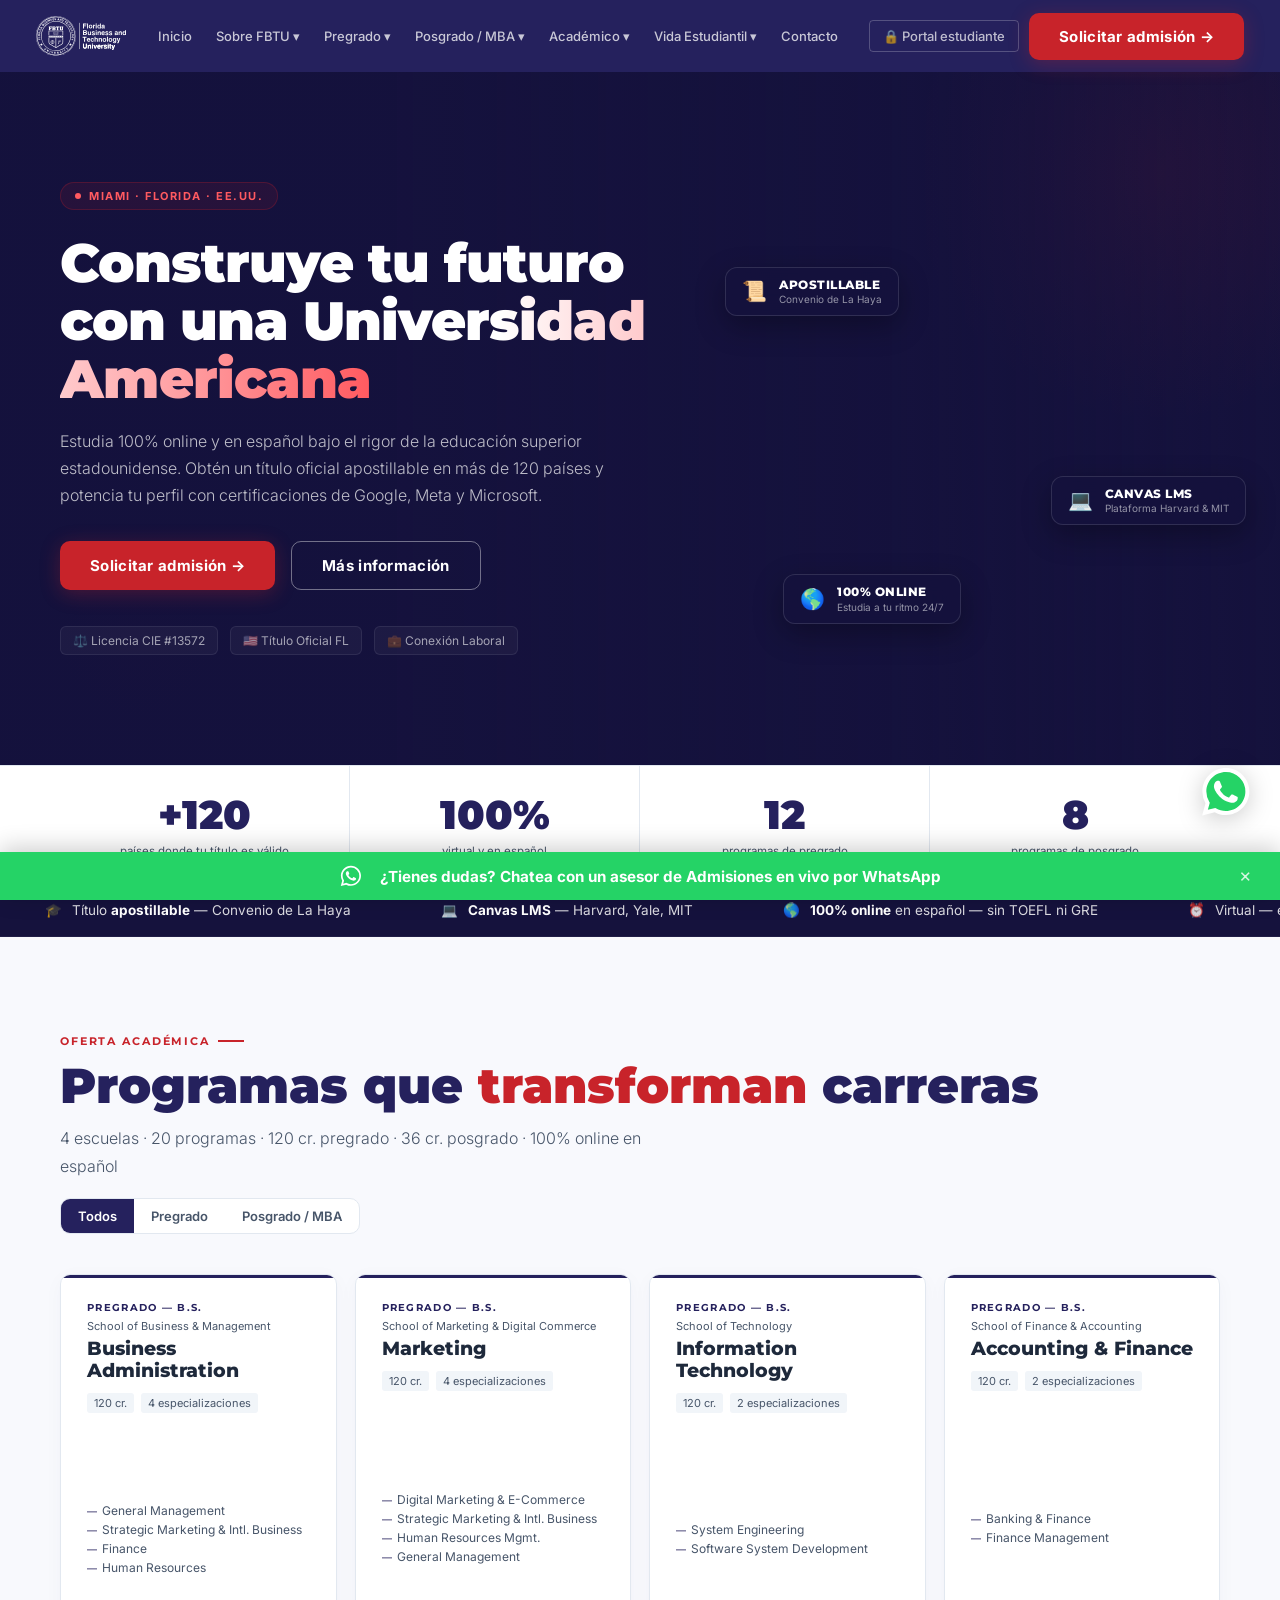
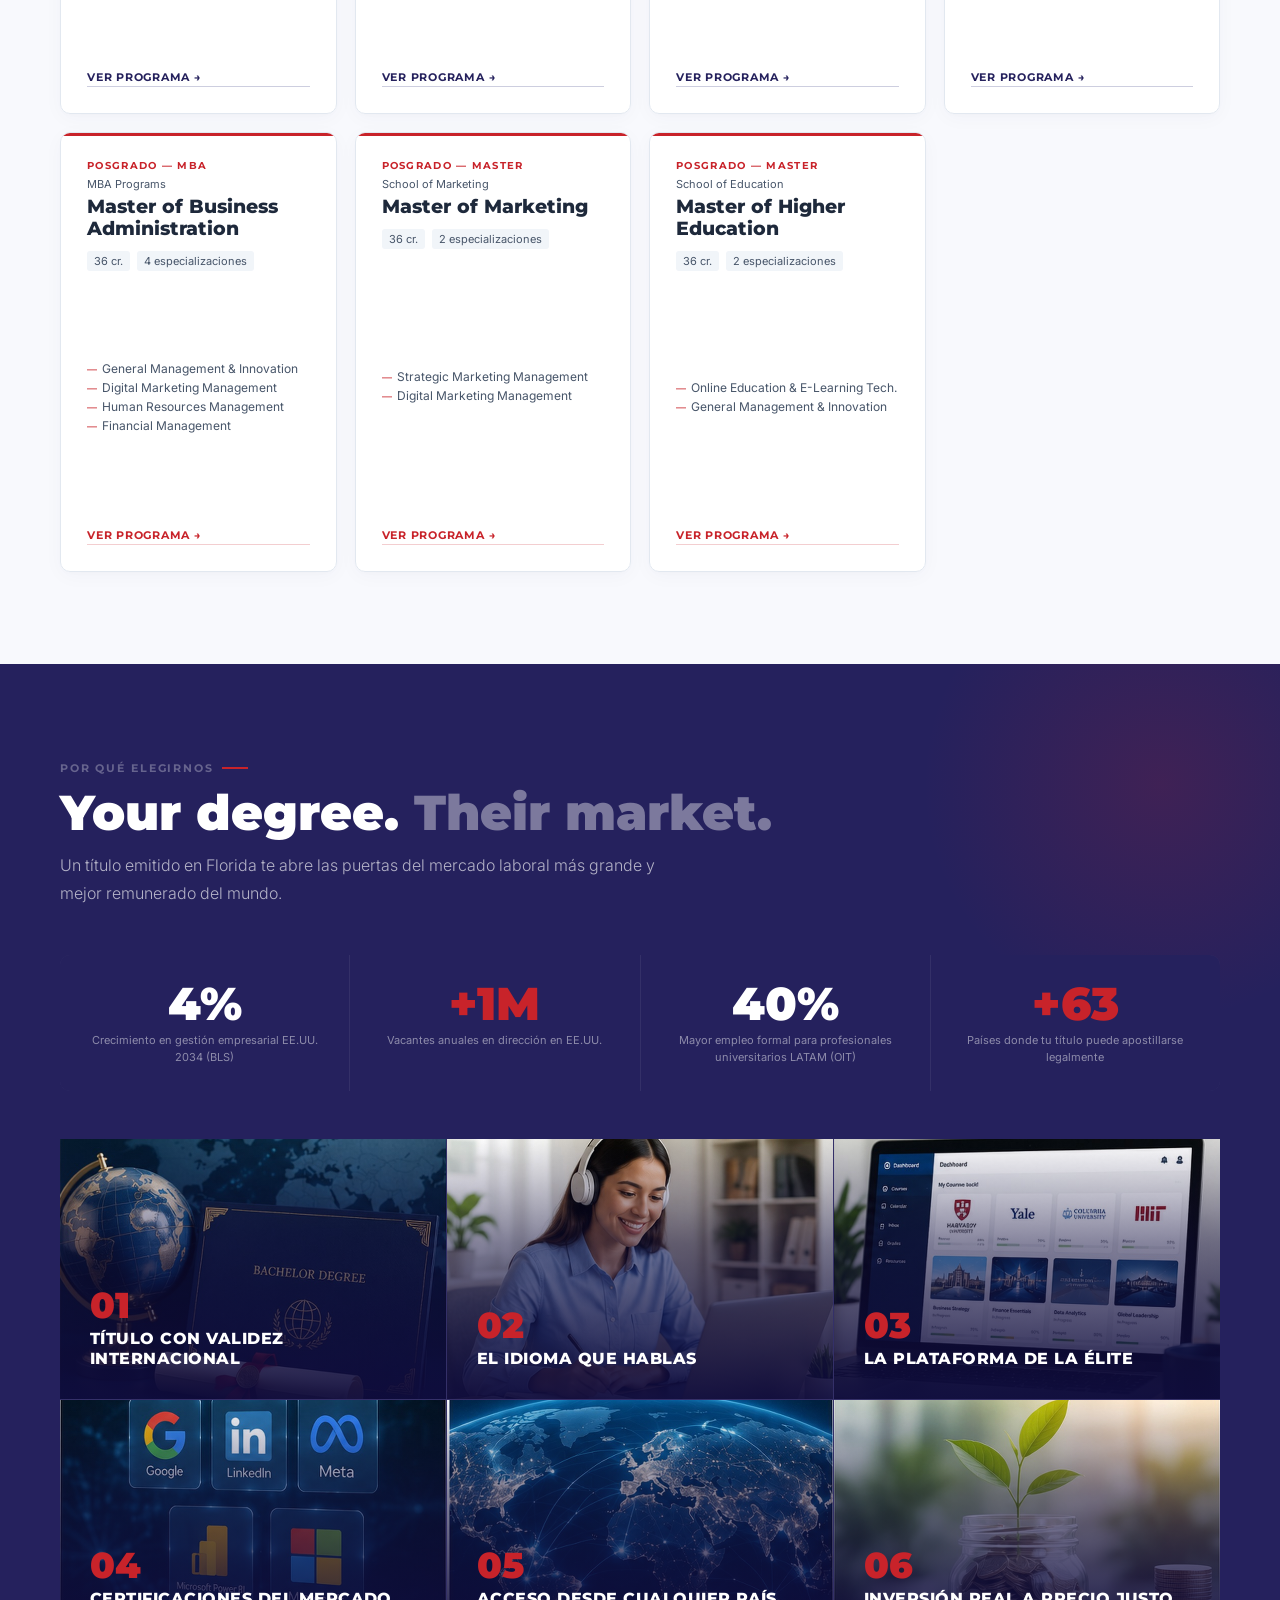
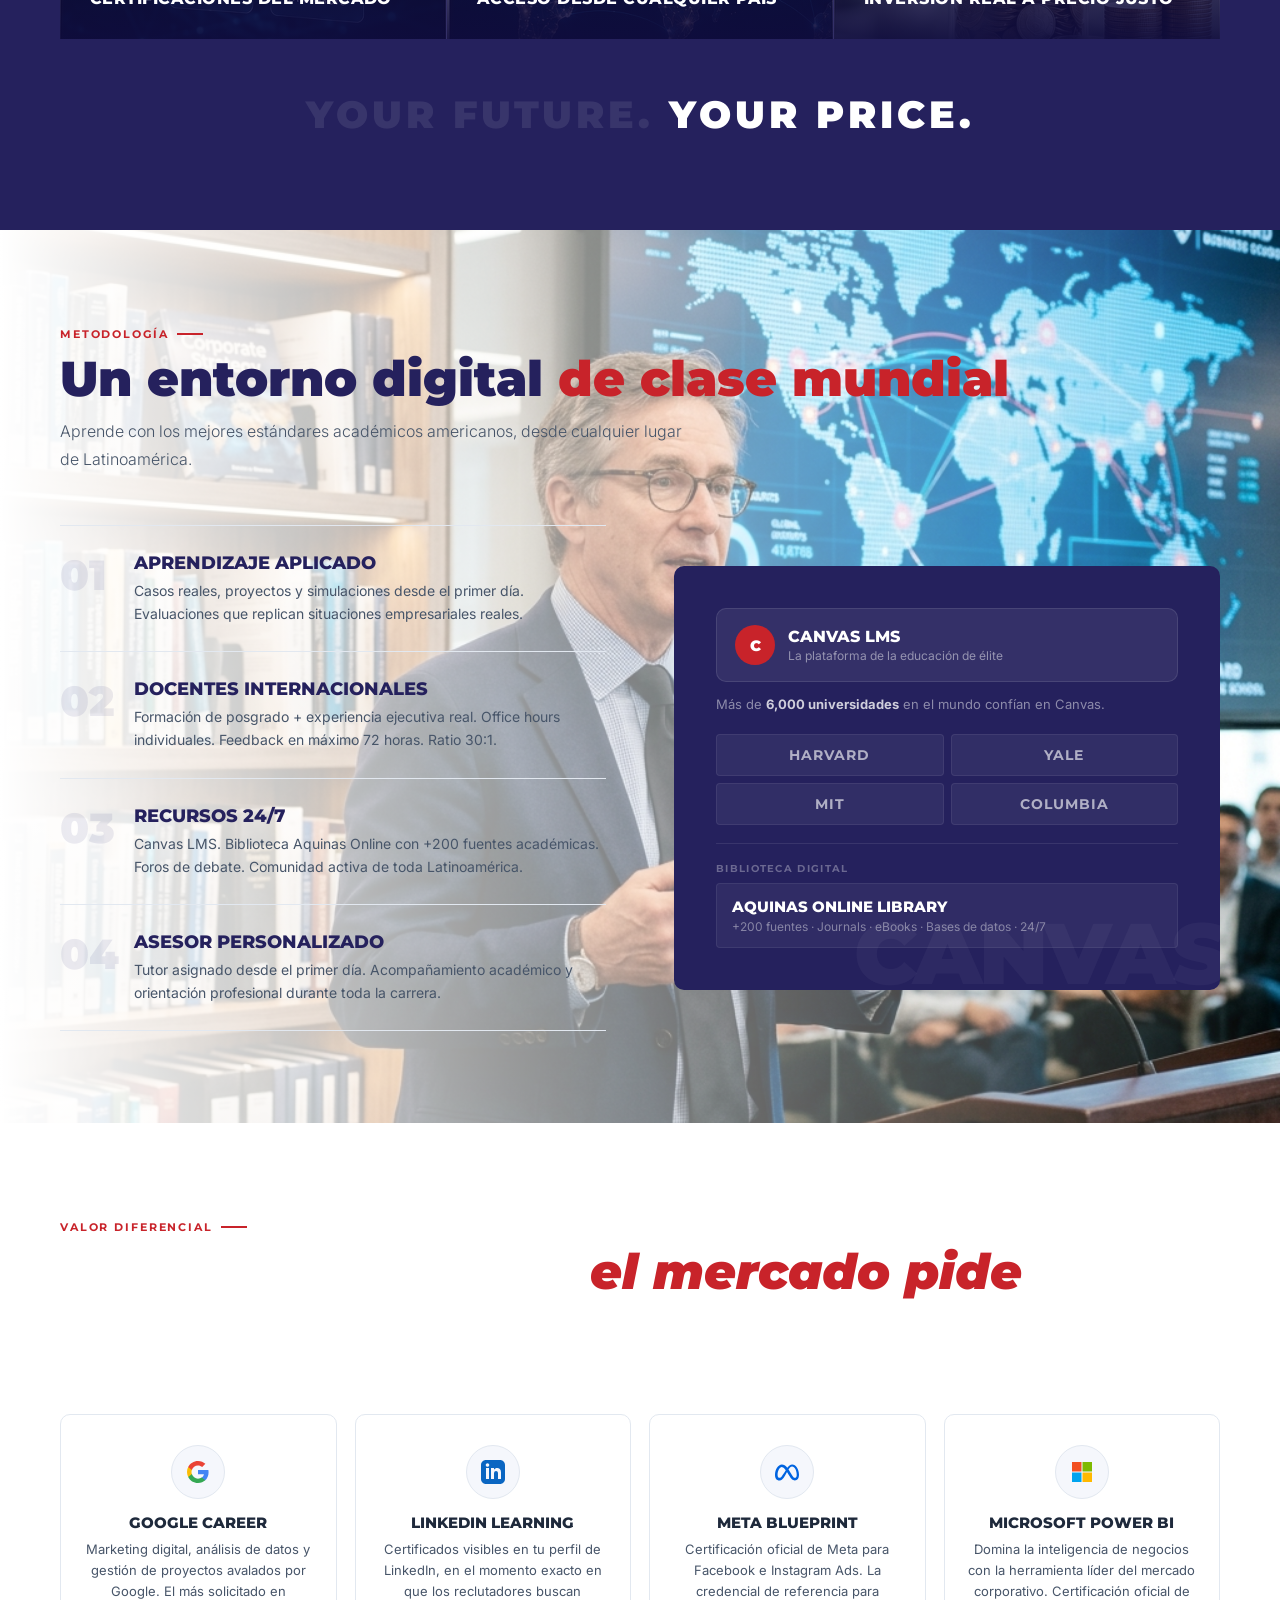
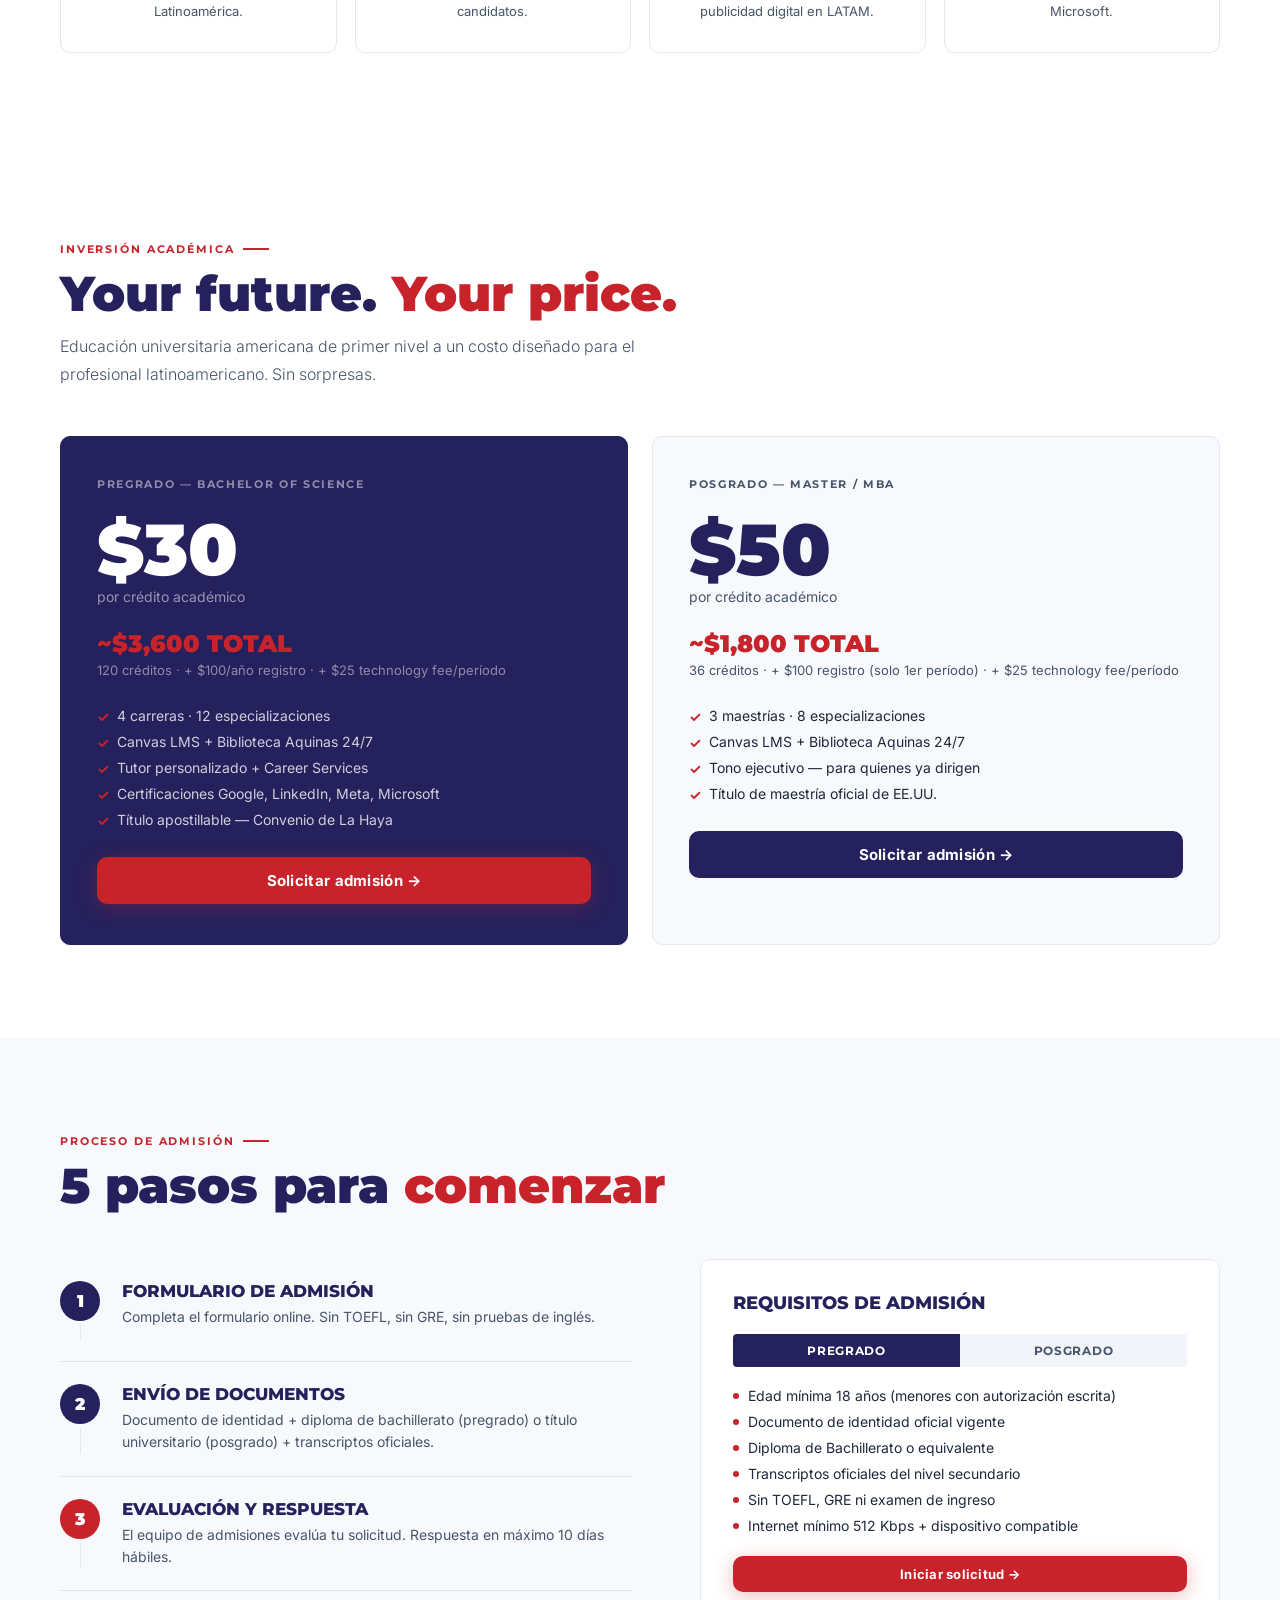
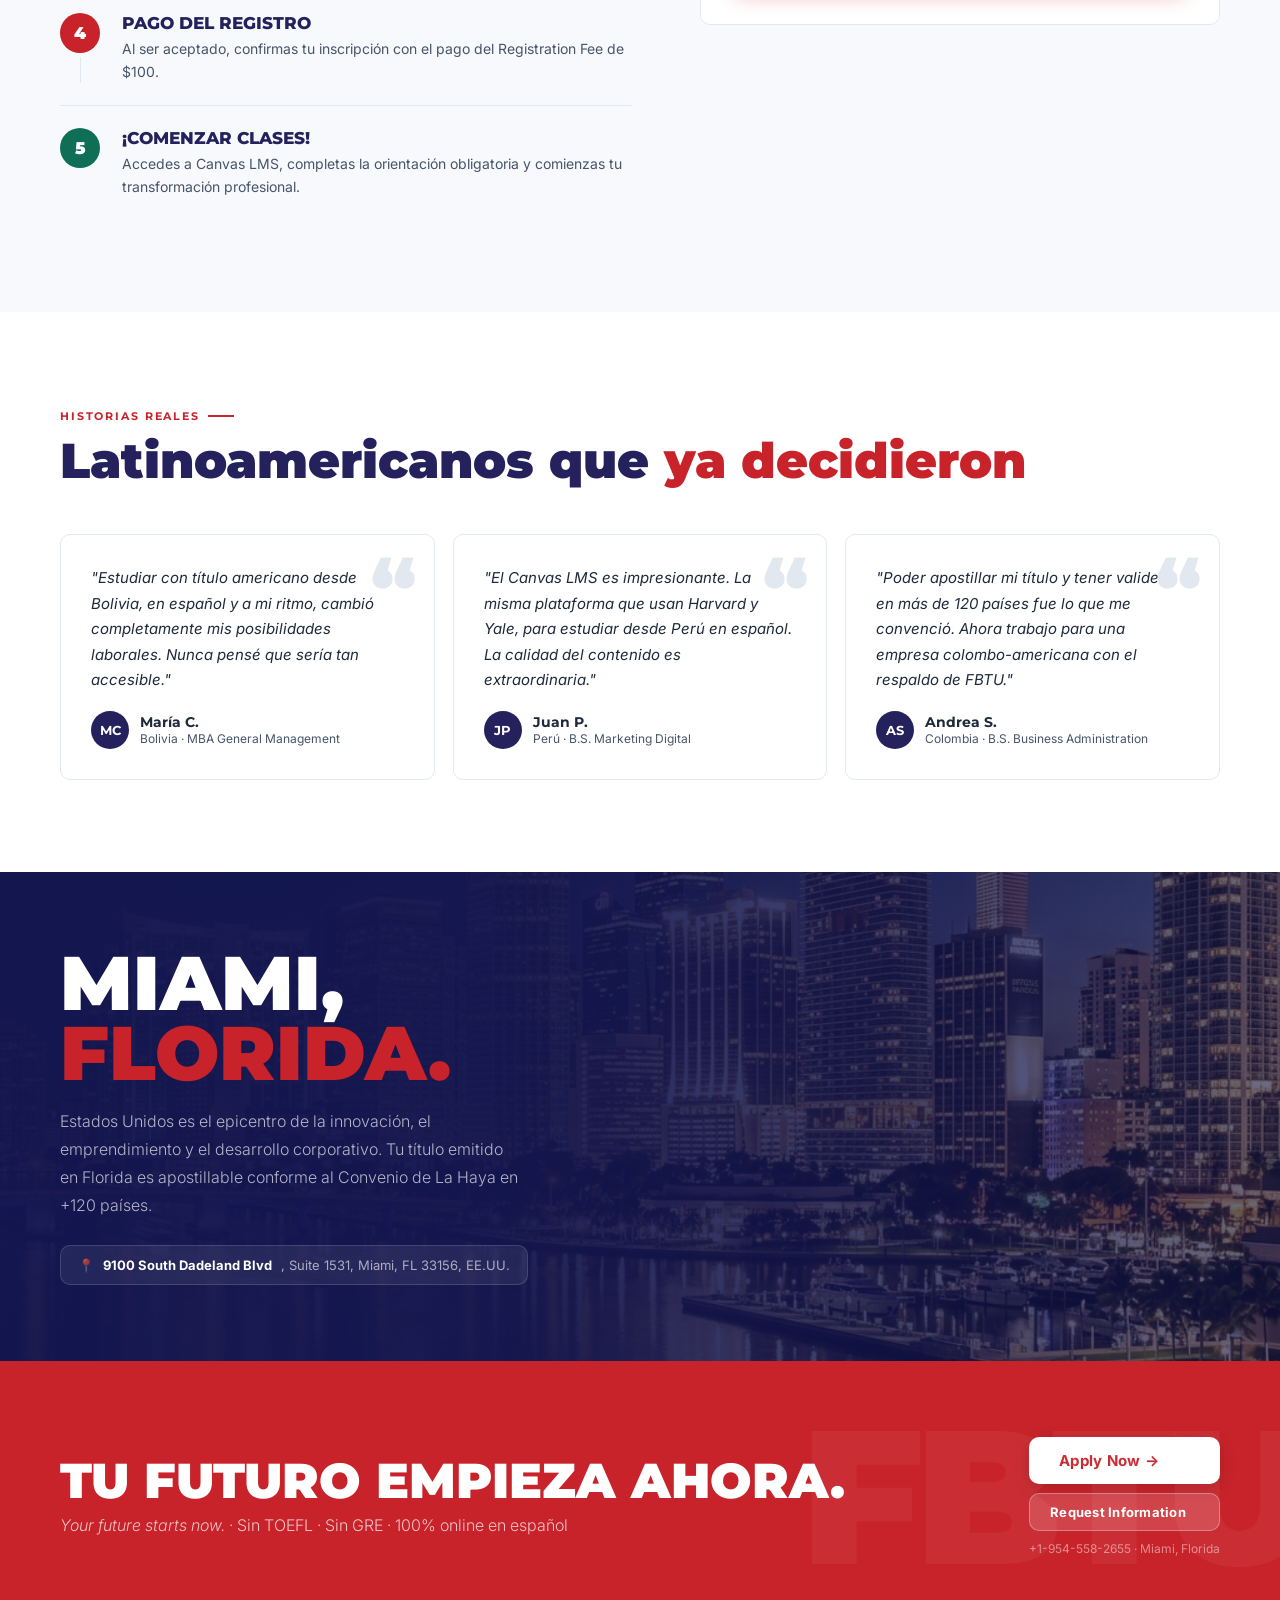
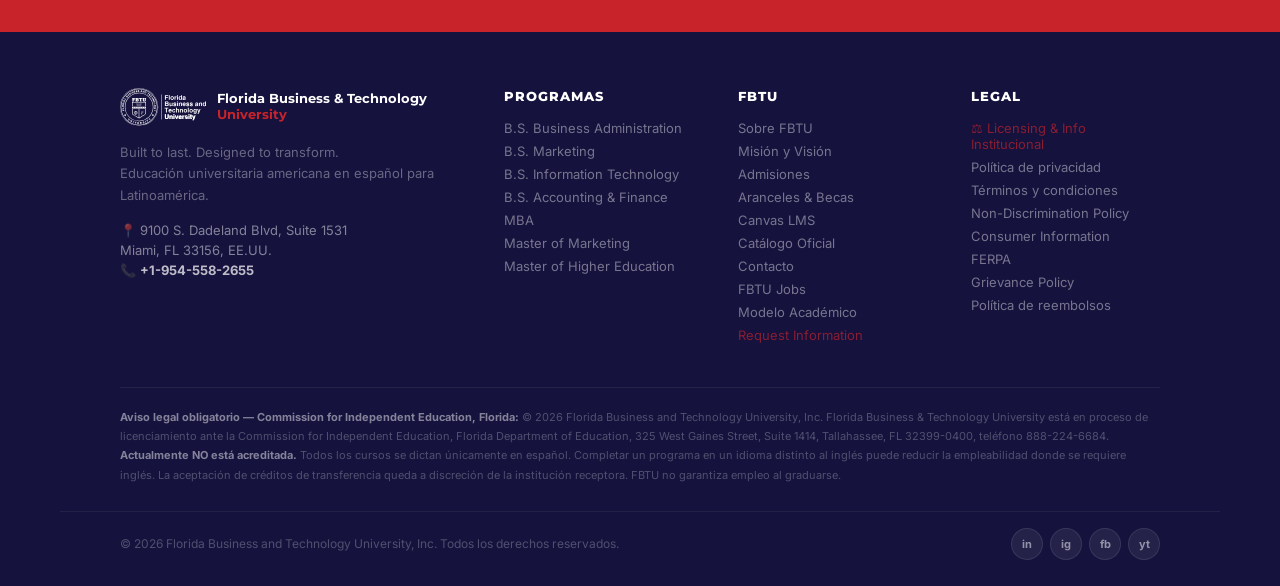
==== commit 747f6886: "Index Cambio de datos en la marquesina" ====
--- a/index.html
+++ b/index.html
@@ -1,2606 +1,4303 @@
 <!DOCTYPE html>
 <html lang="es">
+
 <head>
-<meta charset="UTF-8">
-<meta name="viewport" content="width=device-width, initial-scale=1.0">
-<title>Florida Business &amp; Technology University — FBTU</title>
-<link href="https://fonts.googleapis.com/css2?family=Inter:wght@300;400;500;600;700;800;900&amp;family=Montserrat:wght@700;800;900&amp;display=swap" rel="stylesheet">
+  <meta charset="UTF-8">
+  <meta name="viewport" content="width=device-width, initial-scale=1.0">
+  <title>Florida Business &amp; Technology University — FBTU</title>
+  <link
+    href="https://fonts.googleapis.com/css2?family=Inter:wght@300;400;500;600;700;800;900&amp;family=Montserrat:wght@700;800;900&amp;display=swap"
+    rel="stylesheet">
 
   <link rel="stylesheet" href="styles.css">
 </head>
+
 <body>
 
-<!-- ════ NAVBAR ════ -->
-<nav id="nav">
-  <div class="nl" onclick="go('home')">
-    <img src="logo.svg" alt="FBTU Logo" class="nav-logo">
+  <!-- ════ NAVBAR ════ -->
+  <nav id="nav">
+    <div class="nl" onclick="go('home')">
+      <img src="logo.svg" alt="FBTU Logo" class="nav-logo">
+    </div>
+    <div class="nm">
+      <div class="ni"><button class="nk" onclick="go('home')">Inicio</button></div>
+      <div class="ni">
+        <button class="nk">Sobre FBTU ▾</button>
+        <div class="dd">
+          <a onclick="go('sobre')">¿Quiénes somos?</a>
+          <a onclick="go('sobre','mision')">Misión y Visión</a>
+          <a onclick="go('sobre','equipo')">Equipo Directivo</a>
+          <div class="dds"></div>
+          <a onclick="go('sobre','licenc')" style="color:var(--red);font-weight:600">⚖ Licensing &amp; Info
+            Institucional</a>
+          <a onclick="go('sobre','catalogo')">Catálogo Oficial (PDF)</a>
+        </div>
+      </div>
+      <div class="ni">
+        <button class="nk">Pregrado ▾</button>
+        <div class="dd">
+          <a onclick="go('pre')">Vista general</a>
+          <div class="dds"></div>
+          <a onclick="go('pre','bba')">B.S. Business Administration</a>
+          <a onclick="go('pre','mkt')">B.S. Marketing</a>
+          <a onclick="go('pre','it')">B.S. Information Technology</a>
+          <a onclick="go('pre','acct')">B.S. Accounting &amp; Finance</a>
+        </div>
+      </div>
+      <div class="ni">
+        <button class="nk">Posgrado / MBA ▾</button>
+        <div class="dd">
+          <a onclick="go('pos')">Vista general</a>
+          <div class="dds"></div>
+          <a onclick="go('pos','mba')">MBA — Master of Business Admin.</a>
+          <a onclick="go('pos','mktm')">Master of Marketing</a>
+          <a onclick="go('pos','edm')">Master of Higher Education</a>
+        </div>
+      </div>
+      <div class="ni">
+        <button class="nk">Académico ▾</button>
+        <div class="dd">
+          <a onclick="go('academics')">Modelo Académico</a>
+          <a onclick="go('academics', 'microcredentials')">Certificates &amp; Microcredentials</a>
+          <div class="dds"></div>
+          <a onclick="go('jobs')">FBTU Jobs / Career Outcomes</a>
+        </div>
+      </div>
+
+      <div class="ni">
+        <button class="nk">Vida Estudiantil ▾</button>
+        <div class="dd">
+          <a onclick="go('vida')">Canvas LMS</a>
+          <a onclick="go('vida','biblio')">Biblioteca Aquinas</a>
+          <a onclick="go('vida','career')">Career Services</a>
+          <a onclick="go('vida','grad')">Graduación</a>
+          <a onclick="go('vida','pols')">Políticas Estudiantiles</a>
+        </div>
+      </div>
+      <div class="ni"><button class="nk" onclick="go('contacto')">Contacto</button></div>
+    </div>
+    <div class="nr">
+      <a class="np" href="#" onclick="alert('Portal Canvas LMS — integración pendiente')">🔒 Portal estudiante</a>
+      <button class="btn lg b-red" onclick="go('adm')">Solicitar admisión →</button>
+    </div>
+    <div class="hb" id="hb" onclick="toggleMob()"><span></span><span></span><span></span></div>
+  </nav>
+
+  <!-- MOBILE MENU -->
+  <div class="mob" id="mob">
+    <a onclick="go('home');toggleMob()">Inicio</a>
+    <a onclick="go('sobre');toggleMob()">Sobre FBTU</a>
+    <a onclick="go('pre');toggleMob()">Pregrado</a>
+    <a onclick="go('pos');toggleMob()">Posgrado / MBA</a>
+    <a onclick="go('apply');toggleMob()">Apply Now →</a>
+
+    <a onclick="go('academics');toggleMob()">Modelo Académico</a>
+    <a onclick="go('jobs');toggleMob()">FBTU Jobs</a>
+    <a onclick="go('vida');toggleMob()">Vida Estudiantil</a>
+    <a onclick="go('contacto');toggleMob()">Contacto</a>
+    <a onclick="go('adm');toggleMob()"
+      style="background:var(--red);color:#fff;border-radius:4px;margin-top:7px">Solicitar admisión →</a>
   </div>
-  <div class="nm">
-    <div class="ni"><button class="nk" onclick="go('home')">Inicio</button></div>
-    <div class="ni">
-      <button class="nk">Sobre FBTU ▾</button>
-      <div class="dd">
-        <a onclick="go('sobre')">¿Quiénes somos?</a>
-        <a onclick="go('sobre','mision')">Misión y Visión</a>
-        <a onclick="go('sobre','equipo')">Equipo Directivo</a>
-        <div class="dds"></div>
-        <a onclick="go('sobre','licenc')" style="color:var(--red);font-weight:600">⚖ Licensing &amp; Info Institucional</a>
-        <a onclick="go('sobre','catalogo')">Catálogo Oficial (PDF)</a>
-      </div>
-    </div>
-    <div class="ni">
-      <button class="nk">Pregrado ▾</button>
-      <div class="dd">
-        <a onclick="go('pre')">Vista general</a>
-        <div class="dds"></div>
-        <a onclick="go('pre','bba')">B.S. Business Administration</a>
-        <a onclick="go('pre','mkt')">B.S. Marketing</a>
-        <a onclick="go('pre','it')">B.S. Information Technology</a>
-        <a onclick="go('pre','acct')">B.S. Accounting &amp; Finance</a>
-      </div>
-    </div>
-    <div class="ni">
-      <button class="nk">Posgrado / MBA ▾</button>
-      <div class="dd">
-        <a onclick="go('pos')">Vista general</a>
-        <div class="dds"></div>
-        <a onclick="go('pos','mba')">MBA — Master of Business Admin.</a>
-        <a onclick="go('pos','mktm')">Master of Marketing</a>
-        <a onclick="go('pos','edm')">Master of Higher Education</a>
-      </div>
-    </div>
-    <div class="ni">
-      <button class="nk">Académico ▾</button>
-      <div class="dd">
-        <a onclick="go('academics')">Modelo Académico</a>
-        <a onclick="go('academics', 'microcredentials')">Certificates &amp; Microcredentials</a>
-        <div class="dds"></div>
-        <a onclick="go('jobs')">FBTU Jobs / Career Outcomes</a>
-      </div>
-    </div>
-
-    <div class="ni">
-      <button class="nk">Vida Estudiantil ▾</button>
-      <div class="dd">
-        <a onclick="go('vida')">Canvas LMS</a>
-        <a onclick="go('vida','biblio')">Biblioteca Aquinas</a>
-        <a onclick="go('vida','career')">Career Services</a>
-        <a onclick="go('vida','grad')">Graduación</a>
-        <a onclick="go('vida','pols')">Políticas Estudiantiles</a>
-      </div>
-    </div>
-    <div class="ni"><button class="nk" onclick="go('contacto')">Contacto</button></div>
-  </div>
-  <div class="nr">
-    <a class="np" href="#" onclick="alert('Portal Canvas LMS — integración pendiente')">🔒 Portal estudiante</a>
-    <button class="btn lg b-red" onclick="go('adm')">Solicitar admisión →</button>
-  </div>
-  <div class="hb" id="hb" onclick="toggleMob()"><span></span><span></span><span></span></div>
-</nav>
-
-<!-- MOBILE MENU -->
-<div class="mob" id="mob">
-  <a onclick="go('home');toggleMob()">Inicio</a>
-  <a onclick="go('sobre');toggleMob()">Sobre FBTU</a>
-  <a onclick="go('pre');toggleMob()">Pregrado</a>
-  <a onclick="go('pos');toggleMob()">Posgrado / MBA</a>
-  <a onclick="go('apply');toggleMob()">Apply Now →</a>
-
-  <a onclick="go('academics');toggleMob()">Modelo Académico</a>
-  <a onclick="go('jobs');toggleMob()">FBTU Jobs</a>
-  <a onclick="go('vida');toggleMob()">Vida Estudiantil</a>
-  <a onclick="go('contacto');toggleMob()">Contacto</a>
-  <a onclick="go('adm');toggleMob()" style="background:var(--red);color:#fff;border-radius:4px;margin-top:7px">Solicitar admisión →</a>
-</div>
-
-<!-- ════════════════════════════════
+
+  <!-- ════════════════════════════════
      PAGE: HOME
 ════════════════════════════════ -->
-<div id="pg-home" class="pg on">
-
-<section class="hero-premium">
-  <video autoplay loop muted playsinline class="hero-video-bg">
-    <source src="Video/Miami-Night.mp4" type="video/mp4">
-  </video>
-  <div class="hero-overlay"></div>
-  <div class="wrap hero-grid">
-    <!-- Left Column: Content -->
-    <div class="hero-content fd">
-      <div class="hero-badge">
-        <span class="badge-dot"></span> Miami · Florida · EE.UU.
-      </div>
-      <h1 class="hero-title">
-        Construye tu futuro con una <span class="text-gradient">Universidad Americana</span>
-      </h1>
-      <p class="hero-lead">
-        Estudia 100% online y en español bajo el rigor de la educación superior estadounidense. Obtén un título oficial apostillable en más de 120 países y potencia tu perfil con certificaciones de Google, Meta y Microsoft.
-      </p>
-      <div class="hero-ctas">
-        <button class="btn lg b-red" onclick="go('apply')">Solicitar admisión →</button>
-        <button class="btn lg b-out" onclick="go('reqinfo')">Más información</button>
-      </div>
-      <div class="hero-trust-row">
-        <div class="trust-badge-mini">⚖️ Licencia CIE #13572</div>
-        <div class="trust-badge-mini">🇺🇸 Título Oficial FL</div>
-        <div class="trust-badge-mini">💼 Conexión Laboral</div>
+  <div id="pg-home" class="pg on">
+
+    <section class="hero-premium">
+      <video autoplay loop muted playsinline class="hero-video-bg">
+        <source src="Video/Miami-Night.mp4" type="video/mp4">
+      </video>
+      <div class="hero-overlay"></div>
+      <div class="wrap hero-grid">
+        <!-- Left Column: Content -->
+        <div class="hero-content fd">
+          <div class="hero-badge">
+            <span class="badge-dot"></span> Miami · Florida · EE.UU.
+          </div>
+          <h1 class="hero-title">
+            Construye tu futuro con una <span class="text-gradient">Universidad Americana</span>
+          </h1>
+          <p class="hero-lead">
+            Estudia 100% online y en español bajo el rigor de la educación superior estadounidense. Obtén un título
+            oficial apostillable en más de 120 países y potencia tu perfil con certificaciones de Google, Meta y
+            Microsoft.
+          </p>
+          <div class="hero-ctas">
+            <button class="btn lg b-red" onclick="go('apply')">Solicitar admisión →</button>
+            <button class="btn lg b-out" onclick="go('reqinfo')">Más información</button>
+          </div>
+          <div class="hero-trust-row">
+            <div class="trust-badge-mini">⚖️ Licencia CIE #13572</div>
+            <div class="trust-badge-mini">🇺🇸 Título Oficial FL</div>
+            <div class="trust-badge-mini">💼 Conexión Laboral</div>
+          </div>
+        </div>
+        <!-- Right Column: Floating Badges over the background image -->
+        <div class="hero-visual fd d1">
+          <div class="hero-float-container">
+            <div class="glass-float-badge float-badge-1">
+              <div class="badge-icon">📜</div>
+              <div>
+                <div class="badge-label">Apostillable</div>
+                <div class="badge-sub">Convenio de La Haya</div>
+              </div>
+            </div>
+            <div class="glass-float-badge float-badge-2">
+              <div class="badge-icon">💻</div>
+              <div>
+                <div class="badge-label">Canvas LMS</div>
+                <div class="badge-sub">Plataforma Harvard &amp; MIT</div>
+              </div>
+            </div>
+            <div class="glass-float-badge float-badge-3">
+              <div class="badge-icon">🌎</div>
+              <div>
+                <div class="badge-label">100% Online</div>
+                <div class="badge-sub">Estudia a tu ritmo 24/7</div>
+              </div>
+            </div>
+          </div>
+        </div>
+      </div>
+    </section>
+
+    <!-- STATS STRIP (Fuera del Hero para limpieza visual) -->
+    <div class="hero-strip">
+      <div class="wrap hero-stats-bar">
+        <div class="hero-stat">
+          <div class="hs-n">+<span id="c1" class="counter-val" data-target="120" data-duration="2800">0</span></div>
+          <div style="font-size:11.5px;color:var(--tm);margin-top:4px;line-height:1.4">países donde tu título es válido
+          </div>
+        </div>
+        <div class="hero-stat">
+          <div class="hs-n"><span id="c2" class="counter-val" data-target="100" data-duration="2800">0</span>%</div>
+          <div style="font-size:11.5px;color:var(--tm);margin-top:4px;line-height:1.4">virtual y en español</div>
+        </div>
+        <div class="hero-stat">
+          <div class="hs-n"><span id="c3" class="counter-val" data-target="12" data-duration="2000">0</span></div>
+          <div style="font-size:11.5px;color:var(--tm);margin-top:4px;line-height:1.4">programas de pregrado</div>
+        </div>
+        <div class="hero-stat">
+          <div class="hs-n"><span id="c4" class="counter-val" data-target="8" data-duration="2000">0</span></div>
+          <div style="font-size:11.5px;color:var(--tm);margin-top:4px;line-height:1.4">programas de posgrado</div>
+        </div>
       </div>
     </div>
-    <!-- Right Column: Floating Badges over the background image -->
-    <div class="hero-visual fd d1">
-      <div class="hero-float-container">
-        <div class="glass-float-badge float-badge-1">
-          <div class="badge-icon">📜</div>
+
+    <!-- TRUST TICKER -->
+    <div class="trust-ticker">
+      <div class="ticker-wrap">
+        <div class="ticker-track">
+          <div class="ti">🎓 <span class="ti-t">Título <strong>apostillable</strong> — Convenio de La Haya</span></div>
+          <div class="ti">💻 <span class="ti-t"><strong>Canvas LMS</strong> — Harvard, Yale, MIT</span></div>
+          <div class="ti">🌎 <span class="ti-t"><strong>100% online</strong> en español — sin TOEFL ni GRE</span></div>
+          <div class="ti">⏰ <span class="ti-t">Virtual — estudia <strong>24/7</strong> desde cualquier país</span></div>
+          <!-- Duplicated for seamless loop -->
+          <div class="ti">🎓 <span class="ti-t">Título <strong>apostillable</strong> — Convenio de La Haya</span></div>
+          <div class="ti">💻 <span class="ti-t"><strong>Canvas LMS</strong> — Harvard, Yale, MIT</span></div>
+          <div class="ti">🌎 <span class="ti-t"><strong>100% online</strong> en español — sin TOEFL ni GRE</span></div>
+          <div class="ti">⏰ <span class="ti-t">Virtual — estudia <strong>24/7</strong> desde cualquier país</span></div>
+        </div>
+      </div>
+    </div>
+
+    <!-- PROGRAMS -->
+    <section class="sec" style="background:var(--off)">
+      <div class="wrap">
+        <div class="ph">
           <div>
-            <div class="badge-label">Apostillable</div>
-            <div class="badge-sub">Convenio de La Haya</div>
-          </div>
-        </div>
-        <div class="glass-float-badge float-badge-2">
-          <div class="badge-icon">💻</div>
-          <div>
-            <div class="badge-label">Canvas LMS</div>
-            <div class="badge-sub">Plataforma Harvard &amp; MIT</div>
-          </div>
-        </div>
-        <div class="glass-float-badge float-badge-3">
-          <div class="badge-icon">🌎</div>
-          <div>
-            <div class="badge-label">100% Online</div>
-            <div class="badge-sub">Estudia a tu ritmo 24/7</div>
-          </div>
-        </div>
+            <div class="lbl fd">Oferta Académica</div>
+            <h2 class="ttl fd d1">Programas que <em>transforman</em> carreras</h2>
+            <p class="sub fd d2">4 escuelas · 20 programas · 120 cr. pregrado · 36 cr. posgrado · 100% online en español
+            </p>
+          </div>
+          <div class="ptabs">
+            <button class="ptab on" onclick="fprog('all',this)">Todos</button>
+            <button class="ptab" onclick="fprog('pre',this)">Pregrado</button>
+            <button class="ptab" onclick="fprog('po',this)">Posgrado / MBA</button>
+          </div>
+        </div>
+        <div class="pgrid" id="pgrid">
+          <!-- Business Administration -->
+          <div class="pc-card-container pre fd" onclick="go('pre','bba')">
+            <div class="pc-card-inner">
+              <div class="pc-card-front pc pre">
+                <div>
+                  <div class="pc-lv">Pregrado — B.S.</div>
+                  <div class="pc-sc">School of Business &amp; Management</div>
+                  <div class="pc-nm">Business Administration</div>
+                  <div class="pc-sp"><span class="pc-s">120 cr.</span><span class="pc-s">4 especializaciones</span>
+                  </div>
+                </div>
+                <div class="pc-es">
+                  <div class="pc-e">General Management</div>
+                  <div class="pc-e">Strategic Marketing &amp; Intl. Business</div>
+                  <div class="pc-e">Finance</div>
+                  <div class="pc-e">Human Resources</div>
+                </div>
+                <span class="pc-a">Ver programa →</span>
+              </div>
+              <div class="pc-card-back"
+                style="background-image: url('img/fbtu-business-administration-profile-768x1024.jpg')">
+                <div class="pc-card-back-overlay"></div>
+                <div class="pc-card-back-content">
+                  <div class="pc-lv" style="color: #fff; opacity: 0.8; margin-bottom: 2px;">Pregrado</div>
+                  <h3 class="pc-card-back-title">Business Administration</h3>
+                  <p class="pc-card-back-desc">Lidera organizaciones globales con un enfoque integral en gestión
+                    estratégica, innovación empresarial y emprendimiento.</p>
+                  <span class="pc-card-back-link">Ver programa →</span>
+                </div>
+              </div>
+            </div>
+          </div>
+
+          <!-- Marketing -->
+          <div class="pc-card-container pre fd d1" onclick="go('pre','mkt')">
+            <div class="pc-card-inner">
+              <div class="pc-card-front pc pre">
+                <div>
+                  <div class="pc-lv">Pregrado — B.S.</div>
+                  <div class="pc-sc">School of Marketing &amp; Digital Commerce</div>
+                  <div class="pc-nm">Marketing</div>
+                  <div class="pc-sp"><span class="pc-s">120 cr.</span><span class="pc-s">4 especializaciones</span>
+                  </div>
+                </div>
+                <div class="pc-es">
+                  <div class="pc-e">Digital Marketing &amp; E-Commerce</div>
+                  <div class="pc-e">Strategic Marketing &amp; Intl. Business</div>
+                  <div class="pc-e">Human Resources Mgmt.</div>
+                  <div class="pc-e">General Management</div>
+                </div>
+                <span class="pc-a">Ver programa →</span>
+              </div>
+              <div class="pc-card-back" style="background-image: url('img/fbtu-marketing-profile-768x1024.jpg')">
+                <div class="pc-card-back-overlay"></div>
+                <div class="pc-card-back-content">
+                  <div class="pc-lv" style="color: #fff; opacity: 0.8; margin-bottom: 2px;">Pregrado</div>
+                  <h3 class="pc-card-back-title">Marketing</h3>
+                  <p class="pc-card-back-desc">Domina el ecosistema digital, la analítica web y las estrategias globales
+                    para impulsar marcas en mercados competitivos.</p>
+                  <span class="pc-card-back-link">Ver programa →</span>
+                </div>
+              </div>
+            </div>
+          </div>
+
+          <!-- Information Technology -->
+          <div class="pc-card-container pre fd d2" onclick="go('pre','it')">
+            <div class="pc-card-inner">
+              <div class="pc-card-front pc pre">
+                <div>
+                  <div class="pc-lv">Pregrado — B.S.</div>
+                  <div class="pc-sc">School of Technology</div>
+                  <div class="pc-nm">Information Technology</div>
+                  <div class="pc-sp"><span class="pc-s">120 cr.</span><span class="pc-s">2 especializaciones</span>
+                  </div>
+                </div>
+                <div class="pc-es">
+                  <div class="pc-e">System Engineering</div>
+                  <div class="pc-e">Software System Development</div>
+                </div>
+                <span class="pc-a">Ver programa →</span>
+              </div>
+              <div class="pc-card-back"
+                style="background-image: url('img/fbtu-information-technology-profile-768x1024.jpg')">
+                <div class="pc-card-back-overlay"></div>
+                <div class="pc-card-back-content">
+                  <div class="pc-lv" style="color: #fff; opacity: 0.8; margin-bottom: 2px;">Pregrado</div>
+                  <h3 class="pc-card-back-title">Information Technology</h3>
+                  <p class="pc-card-back-desc">Conviértete en un líder tecnológico capaz de diseñar soluciones
+                    innovadoras y guiar la transformación digital corporativa.</p>
+                  <span class="pc-card-back-link">Ver programa →</span>
+                </div>
+              </div>
+            </div>
+          </div>
+
+          <!-- Accounting & Finance -->
+          <div class="pc-card-container pre fd d3" onclick="go('pre','acct')">
+            <div class="pc-card-inner">
+              <div class="pc-card-front pc pre">
+                <div>
+                  <div class="pc-lv">Pregrado — B.S.</div>
+                  <div class="pc-sc">School of Finance &amp; Accounting</div>
+                  <div class="pc-nm">Accounting &amp; Finance</div>
+                  <div class="pc-sp"><span class="pc-s">120 cr.</span><span class="pc-s">2 especializaciones</span>
+                  </div>
+                </div>
+                <div class="pc-es">
+                  <div class="pc-e">Banking &amp; Finance</div>
+                  <div class="pc-e">Finance Management</div>
+                </div>
+                <span class="pc-a">Ver programa →</span>
+              </div>
+              <div class="pc-card-back"
+                style="background-image: url('img/fbtu-accounting-finance-profile-768x1024.jpg')">
+                <div class="pc-card-back-overlay"></div>
+                <div class="pc-card-back-content">
+                  <div class="pc-lv" style="color: #fff; opacity: 0.8; margin-bottom: 2px;">Pregrado</div>
+                  <h3 class="pc-card-back-title">Accounting &amp; Finance</h3>
+                  <p class="pc-card-back-desc">Especialízate en toma de decisiones financieras, gestión de riesgos,
+                    auditoría y banca con proyección internacional.</p>
+                  <span class="pc-card-back-link">Ver programa →</span>
+                </div>
+              </div>
+            </div>
+          </div>
+
+          <!-- MBA -->
+          <div class="pc-card-container po fd" onclick="go('pos','mba')">
+            <div class="pc-card-inner">
+              <div class="pc-card-front pc po">
+                <div>
+                  <div class="pc-lv">Posgrado — MBA</div>
+                  <div class="pc-sc">MBA Programs</div>
+                  <div class="pc-nm">Master of Business Administration</div>
+                  <div class="pc-sp"><span class="pc-s">36 cr.</span><span class="pc-s">4 especializaciones</span></div>
+                </div>
+                <div class="pc-es">
+                  <div class="pc-e">General Management &amp; Innovation</div>
+                  <div class="pc-e">Digital Marketing Management</div>
+                  <div class="pc-e">Human Resources Management</div>
+                  <div class="pc-e">Financial Management</div>
+                </div>
+                <span class="pc-a">Ver programa →</span>
+              </div>
+              <div class="pc-card-back" style="background-image: url('img/fbtu-mba-profile-768x1024.jpg')">
+                <div class="pc-card-back-overlay header-red"></div>
+                <div class="pc-card-back-content">
+                  <div class="pc-lv" style="color: var(--red); font-weight: 700; margin-bottom: 2px;">Posgrado</div>
+                  <h3 class="pc-card-back-title">MBA - Business Admin.</h3>
+                  <p class="pc-card-back-desc">El programa definitivo para acelerar tu desarrollo directivo y expandir
+                    tu red de contactos en el ámbito ejecutivo global.</p>
+                  <span class="pc-card-back-link">Ver programa →</span>
+                </div>
+              </div>
+            </div>
+          </div>
+
+          <!-- Master of Marketing -->
+          <div class="pc-card-container po fd d1" onclick="go('pos','mktm')">
+            <div class="pc-card-inner">
+              <div class="pc-card-front pc po">
+                <div>
+                  <div class="pc-lv">Posgrado — Master</div>
+                  <div class="pc-sc">School of Marketing</div>
+                  <div class="pc-nm">Master of Marketing</div>
+                  <div class="pc-sp"><span class="pc-s">36 cr.</span><span class="pc-s">2 especializaciones</span></div>
+                </div>
+                <div class="pc-es">
+                  <div class="pc-e">Strategic Marketing Management</div>
+                  <div class="pc-e">Digital Marketing Management</div>
+                </div>
+                <span class="pc-a">Ver programa →</span>
+              </div>
+              <div class="pc-card-back" style="background-image: url('img/fbtu-master-marketing-profile-768x1024.jpg')">
+                <div class="pc-card-back-overlay header-red"></div>
+                <div class="pc-card-back-content">
+                  <div class="pc-lv" style="color: var(--red); font-weight: 700; margin-bottom: 2px;">Posgrado</div>
+                  <h3 class="pc-card-back-title">Master of Marketing</h3>
+                  <p class="pc-card-back-desc">Profundiza en inteligencia de mercados, comportamiento del consumidor y
+                    dirección estratégica de campañas comerciales.</p>
+                  <span class="pc-card-back-link">Ver programa →</span>
+                </div>
+              </div>
+            </div>
+          </div>
+
+          <!-- Master of Higher Education -->
+          <div class="pc-card-container po fd d2" onclick="go('pos','edm')">
+            <div class="pc-card-inner">
+              <div class="pc-card-front pc po">
+                <div>
+                  <div class="pc-lv">Posgrado — Master</div>
+                  <div class="pc-sc">School of Education</div>
+                  <div class="pc-nm">Master of Higher Education</div>
+                  <div class="pc-sp"><span class="pc-s">36 cr.</span><span class="pc-s">2 especializaciones</span></div>
+                </div>
+                <div class="pc-es">
+                  <div class="pc-e">Online Education &amp; E-Learning Tech.</div>
+                  <div class="pc-e">General Management &amp; Innovation</div>
+                </div>
+                <span class="pc-a">Ver programa →</span>
+              </div>
+              <div class="pc-card-back"
+                style="background-image: url('img/fbtu-master-higher-education-profile-768x1024.jpg')">
+                <div class="pc-card-back-overlay header-red"></div>
+                <div class="pc-card-back-content">
+                  <div class="pc-lv" style="color: var(--red); font-weight: 700; margin-bottom: 2px;">Posgrado</div>
+                  <h3 class="pc-card-back-title">Master of Higher Education</h3>
+                  <p class="pc-card-back-desc">Especialízate en metodologías de e-learning, diseño curricular online y
+                    liderazgo de instituciones educativas modernas.</p>
+                  <span class="pc-card-back-link">Ver programa →</span>
+                </div>
+              </div>
+            </div>
+          </div>
+        </div>
+      </div>
+    </section>
+
+    <!-- WHY FBTU -->
+    <section class="sec why">
+      <div class="wrap" style="position:relative;z-index:1">
+        <div class="lbl" style="color:rgba(255,255,255,.3)">Por qué elegirnos</div>
+        <h2 class="ttl w fd">Your degree. <em>Their market.</em></h2>
+        <p class="sub w fd d1">Un título emitido en Florida te abre las puertas del mercado laboral más grande y mejor
+          remunerado del mundo.</p>
+        <div class="why-sr">
+          <div class="wst">
+            <div class="wst-n"><span class="counter-val" data-target="6" data-duration="2000">0</span>%</div>
+            <div class="wst-l">Crecimiento en gestión empresarial EE.UU. 2034 (BLS)</div>
+          </div>
+          <div class="wst">
+            <div class="wst-n r">+<span class="counter-val" data-target="1" data-duration="1500">0</span>M</div>
+            <div class="wst-l">Vacantes anuales en dirección en EE.UU.</div>
+          </div>
+          <div class="wst">
+            <div class="wst-n"><span class="counter-val" data-target="75" data-duration="2800">0</span>%</div>
+            <div class="wst-l">Mayor empleo formal para profesionales universitarios LATAM (OIT)</div>
+          </div>
+          <div class="wst">
+            <div class="wst-n r">+<span class="counter-val" data-target="120" data-duration="2800">0</span></div>
+            <div class="wst-l">Países donde tu título puede apostillarse legalmente</div>
+          </div>
+        </div>
+        <div class="why-g">
+          <!-- Characteristic 01 -->
+          <div class="wi fd wi-slide-card">
+            <div class="wi-content">
+              <div class="wi-n">01</div>
+              <div class="wi-t">Título con validez internacional</div>
+              <div class="wi-d">Apostillable conforme al Convenio de La Haya. Validez legal reconocida en más de 120
+                países. Un solo título. Validez mundial.</div>
+            </div>
+            <div class="wi-cover cover-right"
+              style="background-image: url('img/01-titulo-validez-internacional-768x512.jpg')">
+              <div class="wi-cover-overlay"></div>
+              <div class="wi-cover-text">
+                <div class="wi-cover-number">01</div>
+                <div class="wi-cover-title">Título con validez internacional</div>
+              </div>
+            </div>
+          </div>
+          <!-- Characteristic 02 -->
+          <div class="wi fd d1 wi-slide-card">
+            <div class="wi-content">
+              <div class="wi-n">02</div>
+              <div class="wi-t">El idioma que hablas</div>
+              <div class="wi-d">Porque dominar los negocios no requiere cambiar de idioma. 100% en español. Sin TOEFL ni
+                GRE.</div>
+            </div>
+            <div class="wi-cover cover-down" style="background-image: url('img/02-idioma-espanol-768x512.jpg')">
+              <div class="wi-cover-overlay"></div>
+              <div class="wi-cover-text">
+                <div class="wi-cover-number">02</div>
+                <div class="wi-cover-title">El idioma que hablas</div>
+              </div>
+            </div>
+          </div>
+          <!-- Characteristic 03 -->
+          <div class="wi fd d2 wi-slide-card">
+            <div class="wi-content">
+              <div class="wi-n">03</div>
+              <div class="wi-t">La plataforma de la élite</div>
+              <div class="wi-d">Canvas LMS. La misma plataforma que usan Harvard, Yale, Columbia y MIT. Más de 6,000
+                universidades en el mundo.</div>
+            </div>
+            <div class="wi-cover cover-left" style="background-image: url('img/03-plataforma-elite-768x512.jpg')">
+              <div class="wi-cover-overlay"></div>
+              <div class="wi-cover-text">
+                <div class="wi-cover-number">03</div>
+                <div class="wi-cover-title">La plataforma de la élite</div>
+              </div>
+            </div>
+          </div>
+          <!-- Characteristic 04 -->
+          <div class="wi fd d3 wi-slide-card">
+            <div class="wi-content">
+              <div class="wi-n">04</div>
+              <div class="wi-t">Certificaciones del mercado</div>
+              <div class="wi-d">Google, LinkedIn, Meta Blueprint, Microsoft Power BI. Las credenciales que los
+                reclutadores buscan en tu perfil.</div>
+            </div>
+            <div class="wi-cover cover-right"
+              style="background-image: url('img/04-certificaciones-mercado-768x512.jpg')">
+              <div class="wi-cover-overlay"></div>
+              <div class="wi-cover-text">
+                <div class="wi-cover-number">04</div>
+                <div class="wi-cover-title">Certificaciones del mercado</div>
+              </div>
+            </div>
+          </div>
+          <!-- Characteristic 05 -->
+          <div class="wi fd wi-slide-card">
+            <div class="wi-content">
+              <div class="wi-n">05</div>
+              <div class="wi-t">Acceso desde cualquier país</div>
+              <div class="wi-d">Bolivia, Perú, Colombia, Argentina, México, Honduras, El Salvador. Solo necesitas
+                internet y determinación.</div>
+            </div>
+            <div class="wi-cover cover-up" style="background-image: url('img/05-acceso-cualquier-pais-768x512.jpg')">
+              <div class="wi-cover-overlay"></div>
+              <div class="wi-cover-text">
+                <div class="wi-cover-number">05</div>
+                <div class="wi-cover-title">Acceso desde cualquier país</div>
+              </div>
+            </div>
+          </div>
+          <!-- Characteristic 06 -->
+          <div class="wi fd d1 wi-slide-card">
+            <div class="wi-content">
+              <div class="wi-n">06</div>
+              <div class="wi-t">Inversión real a precio justo</div>
+              <div class="wi-d">$30/crédito pregrado · $50/crédito posgrado. Becas hasta el 75%. Plan de pagos sin
+                intereses.</div>
+            </div>
+            <div class="wi-cover cover-left" style="background-image: url('img/06-inversion-precio-justo-768x512.jpg')">
+              <div class="wi-cover-overlay"></div>
+              <div class="wi-cover-text">
+                <div class="wi-cover-number">06</div>
+                <div class="wi-cover-title">Inversión real a precio justo</div>
+              </div>
+            </div>
+          </div>
+        </div>
+        <div class="why-tl">Your future. <span>Your price.</span></div>
+      </div>
+    </section>
+
+    <!-- METHODOLOGY -->
+    <section class="sec methodology-section">
+      <!-- Dynamic Background Slideshow -->
+      <div class="methodology-bg-slides">
+        <div class="methodology-slide active" style="background-image: url('img/methodology_1.png')"></div>
+        <div class="methodology-slide" style="background-image: url('img/methodology_2.png')"></div>
+        <div class="methodology-slide" style="background-image: url('img/methodology_3.png')"></div>
+        <div class="methodology-slide" style="background-image: url('img/methodology_4.png')"></div>
+      </div>
+      <div class="methodology-bg-overlay"></div>
+      <div class="wrap">
+        <div class="lbl fd">Metodología</div>
+        <h2 class="ttl fd d1">Un entorno digital <em>de clase mundial</em></h2>
+        <p class="sub fd d2">Aprende con los mejores estándares académicos americanos, desde cualquier lugar de
+          Latinoamérica.</p>
+        <div class="ml">
+          <div class="mit">
+            <div class="mi fd methodology-item" data-index="0">
+              <div class="mi-n">01</div>
+              <div>
+                <div class="mi-t">Aprendizaje aplicado</div>
+                <div class="mi-d">Casos reales, proyectos y simulaciones desde el primer día. Evaluaciones que replican
+                  situaciones empresariales reales.</div>
+              </div>
+            </div>
+            <div class="mi fd d1 methodology-item" data-index="1">
+              <div class="mi-n">02</div>
+              <div>
+                <div class="mi-t">Docentes internacionales</div>
+                <div class="mi-d">Formación de posgrado + experiencia ejecutiva real. Office hours individuales.
+                  Feedback en máximo 72 horas. Ratio 30:1.</div>
+              </div>
+            </div>
+            <div class="mi fd d2 methodology-item" data-index="2">
+              <div class="mi-n">03</div>
+              <div>
+                <div class="mi-t">Recursos 24/7</div>
+                <div class="mi-d">Canvas LMS. Biblioteca Aquinas Online con +200 fuentes académicas. Foros de debate.
+                  Comunidad activa de toda Latinoamérica.</div>
+              </div>
+            </div>
+            <div class="mi fd d3 methodology-item" data-index="3">
+              <div class="mi-n">04</div>
+              <div>
+                <div class="mi-t">Asesor personalizado</div>
+                <div class="mi-d">Tutor asignado desde el primer día. Acompañamiento académico y orientación profesional
+                  durante toda la carrera.</div>
+              </div>
+            </div>
+          </div>
+          <div class="mpanel fd d2">
+            <div class="cvrow">
+              <div class="cvdot">C</div>
+              <div>
+                <div class="cv-m">Canvas LMS</div>
+                <div class="cv-s">La plataforma de la educación de élite</div>
+              </div>
+            </div>
+            <p style="font-size:13px;color:rgba(255,255,255,.48);line-height:1.65;margin-bottom:4px">Más de <strong
+                style="color:rgba(255,255,255,.78)">6,000 universidades</strong> en el mundo confían en Canvas.</p>
+            <div class="unig">
+              <div class="unib">Harvard</div>
+              <div class="unib">Yale</div>
+              <div class="unib">MIT</div>
+              <div class="unib">Columbia</div>
+            </div>
+            <div class="aqb">
+              <div class="aq-l">Biblioteca Digital</div>
+              <div class="aq-c">
+                <div class="aq-n">Aquinas Online Library</div>
+                <div class="aq-d">+200 fuentes · Journals · eBooks · Bases de datos · 24/7</div>
+              </div>
+            </div>
+          </div>
+        </div>
+      </div>
+    </section>
+
+    <!-- CERTIFICATIONS -->
+    <section class="sec val-dif-sec" id="val-dif">
+      <div class="wrap">
+        <div class="lbl fd">Valor diferencial</div>
+        <h2 class="ttl fd d1">Certificaciones que <em>el mercado pide</em></h2>
+        <p class="sub fd d2">No son añadidos decorativos. Son las credenciales que los reclutadores americanos y
+          globales buscan en tu perfil. Tu CV habla por sí solo.</p>
+        <div class="cg">
+          <div class="cc fd">
+            <div class="ci g">
+              <svg viewBox="0 0 24 24" width="24" height="24" xmlns="http://www.w3.org/2000/svg">
+                <path
+                  d="M22.56 12.25c0-.78-.07-1.53-.2-2.25H12v4.26h5.92c-.26 1.37-1.04 2.53-2.21 3.31v2.77h3.57c2.08-1.92 3.3-4.74 3.3-8.09z"
+                  fill="#4285F4" />
+                <path
+                  d="M12 23c2.97 0 5.46-.98 7.28-2.66l-3.57-2.77c-.98.66-2.23 1.06-3.71 1.06-2.86 0-5.29-1.93-6.16-4.53H2.18v2.84C3.99 20.53 7.7 23 12 23z"
+                  fill="#34A853" />
+                <path
+                  d="M5.84 14.09c-.22-.66-.35-1.36-.35-2.09s.13-1.43.35-2.09V7.07H2.18C1.43 8.55 1 10.22 1 12s.43 3.45 1.18 4.93l2.85-2.22.81-.62z"
+                  fill="#FBBC05" />
+                <path
+                  d="M12 5.38c1.62 0 3.06.56 4.21 1.64l3.15-3.15C17.45 2.09 14.97 1 12 1 7.7 1 3.99 3.47 2.18 7.07l3.66 2.84c.87-2.6 3.3-4.53 6.16-4.53z"
+                  fill="#EA4335" />
+              </svg>
+            </div>
+            <div class="cc-n">Google Career</div>
+            <div class="cc-d">Marketing digital, análisis de datos y gestión de proyectos avalados por Google. El más
+              solicitado en Latinoamérica.</div>
+          </div>
+          <div class="cc fd d1">
+            <div class="ci li">
+              <svg viewBox="0 0 24 24" width="24" height="24" xmlns="http://www.w3.org/2000/svg">
+                <path
+                  d="M19 0h-14c-2.761 0-5 2.239-5 5v14c0 2.761 2.239 5 5 5h14c2.762 0 5-2.239 5-5v-14c0-2.761-2.238-5-5-5zm-11 19h-3v-11h3v11zm-1.5-12.268c-.966 0-1.75-.79-1.75-1.764s.784-1.764 1.75-1.764 1.75.79 1.75 1.764-.783 1.764-1.75 1.764zm13.5 12.268h-3v-5.604c0-3.368-4-3.113-4 0v5.604h-3v-11h3v1.765c1.396-2.586 7-2.777 7 2.476v6.759z"
+                  fill="#0A66C2" />
+              </svg>
+            </div>
+            <div class="cc-n">LinkedIn Learning</div>
+            <div class="cc-d">Certificados visibles en tu perfil de LinkedIn, en el momento exacto en que los
+              reclutadores buscan candidatos.</div>
+          </div>
+          <div class="cc fd d2">
+            <div class="ci m">
+              <svg viewBox="0 0 16 16" width="24" height="24" xmlns="http://www.w3.org/2000/svg">
+                <path fill-rule="evenodd"
+                  d="M8.217 5.243C9.145 3.988 10.171 3 11.483 3 13.96 3 16 6.153 16.001 9.907c0 2.29-.986 3.725-2.757 3.725-1.543 0-2.395-.866-3.924-3.424l-.667-1.123-.118-.197a55 55 0 0 0-.53-.877l-1.178 2.08c-1.673 2.925-2.615 3.541-3.923 3.541C1.086 13.632 0 12.217 0 9.973 0 6.388 1.995 3 4.598 3q.477-.001.924.122c.31.086.611.22.913.407.577.359 1.154.915 1.782 1.714m1.516 2.224q-.378-.615-.727-1.133L9 6.326c.845-1.305 1.543-1.954 2.372-1.954 1.723 0 3.102 2.537 3.102 5.653 0 1.188-.39 1.877-1.195 1.877-.773 0-1.142-.51-2.61-2.87zM4.846 4.756c.725.1 1.385.634 2.34 2.001A212 212 0 0 0 5.551 9.3c-1.357 2.126-1.826 2.603-2.581 2.603-.777 0-1.24-.682-1.24-1.9 0-2.602 1.298-5.264 2.846-5.264q.137 0 .27.018"
+                  fill="#0064E0" />
+              </svg>
+            </div>
+            <div class="cc-n">Meta Blueprint</div>
+            <div class="cc-d">Certificación oficial de Meta para Facebook e Instagram Ads. La credencial de referencia
+              para publicidad digital en LATAM.</div>
+          </div>
+          <div class="cc fd d3">
+            <div class="ci ms">
+              <svg viewBox="0 0 24 24" width="24" height="24" xmlns="http://www.w3.org/2000/svg">
+                <path fill="#F25022" d="M2 2h9.5v9.5H2z" />
+                <path fill="#7FBA00" d="M12.5 2H22v9.5h-9.5z" />
+                <path fill="#00A4EF" d="M2 12.5h9.5V22H2z" />
+                <path fill="#FFB900" d="M12.5 12.5H22V22h-9.5z" />
+              </svg>
+            </div>
+            <div class="cc-n">Microsoft Power BI</div>
+            <div class="cc-d">Domina la inteligencia de negocios con la herramienta líder del mercado corporativo.
+              Certificación oficial de Microsoft.</div>
+          </div>
+        </div>
+      </div>
+    </section>
+
+    <!-- PRICING -->
+    <section class="sec">
+      <div class="wrap">
+        <div class="lbl fd">Inversión académica</div>
+        <h2 class="ttl fd d1">Your future. <em>Your price.</em></h2>
+        <p class="sub fd d2">Educación universitaria americana de primer nivel a un costo diseñado para el profesional
+          latinoamericano. Sin sorpresas.</p>
+        <div class="prl">
+          <div class="prc f fd">
+            <div class="prl-v">Pregrado — Bachelor of Science</div>
+            <div class="pr-a">$30</div>
+            <div class="pr-u">por crédito académico</div>
+            <div class="pr-t">~$3,600 total</div>
+            <div class="pr-n">120 créditos · + $100/año registro · + $25 technology fee/período</div>
+            <div class="pr-fs">
+              <div class="pr-f">4 carreras · 12 especializaciones</div>
+              <div class="pr-f">Canvas LMS + Biblioteca Aquinas 24/7</div>
+              <div class="pr-f">Tutor personalizado + Career Services</div>
+              <div class="pr-f">Certificaciones Google, LinkedIn, Meta, Microsoft</div>
+              <div class="pr-f">Título apostillable — Convenio de La Haya</div>
+            </div>
+            <button class="btn lg b-red" onclick="go('adm')" style="width:100%;justify-content:center">Solicitar
+              admisión →</button>
+          </div>
+          <div class="prc s fd d1">
+            <div class="prl-v">Posgrado — Master / MBA</div>
+            <div class="pr-a">$50</div>
+            <div class="pr-u">por crédito académico</div>
+            <div class="pr-t">~$1,800 total</div>
+            <div class="pr-n">36 créditos · + $100 registro (solo 1er período) · + $25 technology fee/período</div>
+            <div class="pr-fs">
+              <div class="pr-f">3 maestrías · 8 especializaciones</div>
+              <div class="pr-f">Canvas LMS + Biblioteca Aquinas 24/7</div>
+              <div class="pr-f">Tono ejecutivo — para quienes ya dirigen</div>
+              <div class="pr-f">Título de maestría oficial de EE.UU.</div>
+            </div>
+            <button class="btn lg b-navy" onclick="go('adm')" style="width:100%;justify-content:center">Solicitar
+              admisión →</button>
+          </div>
+        </div>
+      </div>
+    </section>
+
+    <!-- ADMISSION STEPS -->
+    <section class="sec" style="background:var(--off)">
+      <div class="wrap">
+        <div class="lbl fd">Proceso de admisión</div>
+        <h2 class="ttl fd d1">5 pasos para <em>comenzar</em></h2>
+        <div class="al">
+          <div class="stps fd">
+            <div class="stp">
+              <div class="stl">
+                <div class="std">1</div>
+                <div class="stln"></div>
+              </div>
+              <div>
+                <div class="st-t">Formulario de admisión</div>
+                <div class="st-d">Completa el formulario online. Sin TOEFL, sin GRE, sin pruebas de inglés.</div>
+              </div>
+            </div>
+            <div class="stp">
+              <div class="stl">
+                <div class="std">2</div>
+                <div class="stln"></div>
+              </div>
+              <div>
+                <div class="st-t">Envío de documentos</div>
+                <div class="st-d">Documento de identidad + diploma de bachillerato (pregrado) o título universitario
+                  (posgrado) + transcriptos oficiales.</div>
+              </div>
+            </div>
+            <div class="stp">
+              <div class="stl">
+                <div class="std r">3</div>
+                <div class="stln"></div>
+              </div>
+              <div>
+                <div class="st-t">Evaluación y respuesta</div>
+                <div class="st-d">El equipo de admisiones evalúa tu solicitud. Respuesta en máximo 10 días hábiles.
+                </div>
+              </div>
+            </div>
+            <div class="stp">
+              <div class="stl">
+                <div class="std r">4</div>
+                <div class="stln"></div>
+              </div>
+              <div>
+                <div class="st-t">Pago del registro</div>
+                <div class="st-d">Al ser aceptado, confirmas tu inscripción con el pago del Registration Fee de $100.
+                </div>
+              </div>
+            </div>
+            <div class="stp">
+              <div class="stl">
+                <div class="std g">5</div>
+              </div>
+              <div>
+                <div class="st-t">¡Comenzar clases!</div>
+                <div class="st-d">Accedes a Canvas LMS, completas la orientación obligatoria y comienzas tu
+                  transformación profesional.</div>
+              </div>
+            </div>
+          </div>
+          <div class="apanel fd d2">
+            <div class="ap-t">Requisitos de admisión</div>
+            <div class="rqtabs">
+              <button class="rqtab on" onclick="swrq('rq1','rq2',this)">Pregrado</button>
+              <button class="rqtab" onclick="swrq('rq2','rq1',this)">Posgrado</button>
+            </div>
+            <div class="rql" id="rq1">
+              <div class="rqi">
+                <div class="rqb"></div>
+                <div>Edad mínima 18 años (menores con autorización escrita)</div>
+              </div>
+              <div class="rqi">
+                <div class="rqb"></div>
+                <div>Documento de identidad oficial vigente</div>
+              </div>
+              <div class="rqi">
+                <div class="rqb"></div>
+                <div>Diploma de Bachillerato o equivalente</div>
+              </div>
+              <div class="rqi">
+                <div class="rqb"></div>
+                <div>Transcriptos oficiales del nivel secundario</div>
+              </div>
+              <div class="rqi">
+                <div class="rqb"></div>
+                <div>Sin TOEFL, GRE ni examen de ingreso</div>
+              </div>
+              <div class="rqi">
+                <div class="rqb"></div>
+                <div>Internet mínimo 512 Kbps + dispositivo compatible</div>
+              </div>
+            </div>
+            <div class="rql" id="rq2" style="display:none">
+              <div class="rqi">
+                <div class="rqb"></div>
+                <div>Edad mínima 18 años</div>
+              </div>
+              <div class="rqi">
+                <div class="rqb"></div>
+                <div>Documento de identidad oficial vigente</div>
+              </div>
+              <div class="rqi">
+                <div class="rqb"></div>
+                <div>Título universitario de Bachelor o equivalente</div>
+              </div>
+              <div class="rqi">
+                <div class="rqb"></div>
+                <div>Transcriptos universitarios oficiales</div>
+              </div>
+              <div class="rqi">
+                <div class="rqb"></div>
+                <div>Sin TOEFL, GMAT ni GRE</div>
+              </div>
+            </div>
+            <button class="btn md b-red" onclick="go('adm')"
+              style="width:100%;justify-content:center;margin-top:22px">Iniciar solicitud →</button>
+          </div>
+        </div>
+      </div>
+    </section>
+
+    <!-- TESTIMONIALS -->
+    <section class="sec">
+      <div class="wrap">
+        <div class="lbl fd">Historias reales</div>
+        <h2 class="ttl fd d1">Latinoamericanos que <em>ya decidieron</em></h2>
+        <div class="tg">
+          <div class="tc fd">
+            <p class="tc-tx">"Estudiar con título americano desde Bolivia, en español y a mi ritmo, cambió completamente
+              mis posibilidades laborales. Nunca pensé que sería tan accesible."</p>
+            <div class="tc-au">
+              <div class="tc-av">MC</div>
+              <div>
+                <div class="tc-n">María C.</div>
+                <div class="tc-p">Bolivia · MBA General Management</div>
+              </div>
+            </div>
+          </div>
+          <div class="tc fd d1">
+            <p class="tc-tx">"El Canvas LMS es impresionante. La misma plataforma que usan Harvard y Yale, para estudiar
+              desde Perú en español. La calidad del contenido es extraordinaria."</p>
+            <div class="tc-au">
+              <div class="tc-av">JP</div>
+              <div>
+                <div class="tc-n">Juan P.</div>
+                <div class="tc-p">Perú · B.S. Marketing Digital</div>
+              </div>
+            </div>
+          </div>
+          <div class="tc fd d2">
+            <p class="tc-tx">"Poder apostillar mi título y tener validez en más de 120 países fue lo que me convenció.
+              Ahora trabajo para una empresa colombo-americana con el respaldo de FBTU."</p>
+            <div class="tc-au">
+              <div class="tc-av">AS</div>
+              <div>
+                <div class="tc-n">Andrea S.</div>
+                <div class="tc-p">Colombia · B.S. Business Administration</div>
+              </div>
+            </div>
+          </div>
+        </div>
+      </div>
+    </section>
+
+    <!-- MIAMI -->
+    <div class="miami">
+      <div class="mia-c">
+        <h2 class="mia-h">Miami,<br><span>Florida.</span></h2>
+        <p class="mia-d">Estados Unidos es el epicentro de la innovación, el emprendimiento y el desarrollo corporativo.
+          Tu título emitido en Florida es apostillable conforme al Convenio de La Haya en +120 países.</p>
+        <div class="mia-a">📍 <strong>9100 South Dadeland Blvd</strong>, Suite 1531, Miami, FL 33156, EE.UU.</div>
       </div>
     </div>
-  </div>
-</section>
-
-  <!-- STATS STRIP (Fuera del Hero para limpieza visual) -->
-  <div class="hero-strip">
-    <div class="wrap hero-stats-bar">
-      <div class="hero-stat">
-        <div class="hs-n">+<span id="c1" class="counter-val" data-target="120" data-duration="2800">0</span></div>
-        <div style="font-size:11.5px;color:var(--tm);margin-top:4px;line-height:1.4">países donde tu título es válido</div>
-      </div>
-      <div class="hero-stat">
-        <div class="hs-n"><span id="c2" class="counter-val" data-target="100" data-duration="2800">0</span>%</div>
-        <div style="font-size:11.5px;color:var(--tm);margin-top:4px;line-height:1.4">virtual y en español</div>
-      </div>
-      <div class="hero-stat">
-        <div class="hs-n"><span id="c3" class="counter-val" data-target="12" data-duration="2000">0</span></div>
-        <div style="font-size:11.5px;color:var(--tm);margin-top:4px;line-height:1.4">programas de pregrado</div>
-      </div>
-      <div class="hero-stat">
-        <div class="hs-n"><span id="c4" class="counter-val" data-target="8" data-duration="2000">0</span></div>
-        <div style="font-size:11.5px;color:var(--tm);margin-top:4px;line-height:1.4">programas de posgrado</div>
+
+    <!-- CTA FINAL -->
+    <div class="ctaf">
+      <div>
+        <h2 class="cf-h">Tu futuro empieza ahora.</h2>
+        <p class="cf-s"><em>Your future starts now.</em> · Sin TOEFL · Sin GRE · 100% online en español</p>
+      </div>
+      <div class="cf-ac">
+        <button class="btn lg b-wht" onclick="go('apply')">Apply Now →</button>
+        <button class="btn md" style="background:rgba(255,255,255,.15);color:#fff;border:1px solid rgba(255,255,255,.3)"
+          onclick="go('reqinfo')">Request Information</button>
+        <div class="cf-ph">+1-954-558-2655 · Miami, Florida</div>
       </div>
     </div>
-  </div>
-
-<!-- TRUST TICKER -->
-<div class="trust-ticker">
-  <div class="ticker-wrap">
-    <div class="ticker-track">
-      <div class="ti">🎓 <span class="ti-t">Título <strong>apostillable</strong> — Convenio de La Haya</span></div>
-      <div class="ti">💻 <span class="ti-t"><strong>Canvas LMS</strong> — Harvard, Yale, MIT</span></div>
-      <div class="ti">🌎 <span class="ti-t"><strong>100% online</strong> en español — sin TOEFL ni GRE</span></div>
-      <div class="ti">💰 <span class="ti-t">Desde <strong>$30/crédito</strong> — Becas disponibles</span></div>
-      <div class="ti">⏰ <span class="ti-t">Asincrónico — estudia <strong>24/7</strong> desde cualquier país</span></div>
-      <!-- Duplicated for seamless loop -->
-      <div class="ti">🎓 <span class="ti-t">Título <strong>apostillable</strong> — Convenio de La Haya</span></div>
-      <div class="ti">💻 <span class="ti-t"><strong>Canvas LMS</strong> — Harvard, Yale, MIT</span></div>
-      <div class="ti">🌎 <span class="ti-t"><strong>100% online</strong> en español — sin TOEFL ni GRE</span></div>
-      <div class="ti">💰 <span class="ti-t">Desde <strong>$30/crédito</strong> — Becas disponibles</span></div>
-      <div class="ti">⏰ <span class="ti-t">Asincrónico — estudia <strong>24/7</strong> desde cualquier país</span></div>
-    </div>
-  </div>
-</div>
-
-<!-- PROGRAMS -->
-<section class="sec" style="background:var(--off)">
-<div class="wrap">
-  <div class="ph">
-    <div>
-      <div class="lbl fd">Oferta Académica</div>
-      <h2 class="ttl fd d1">Programas que <em>transforman</em> carreras</h2>
-      <p class="sub fd d2">4 escuelas · 20 programas · 120 cr. pregrado · 36 cr. posgrado · 100% online en español</p>
-    </div>
-    <div class="ptabs">
-      <button class="ptab on" onclick="fprog('all',this)">Todos</button>
-      <button class="ptab" onclick="fprog('pre',this)">Pregrado</button>
-      <button class="ptab" onclick="fprog('po',this)">Posgrado / MBA</button>
-    </div>
-  </div>
-  <div class="pgrid" id="pgrid">
-    <!-- Business Administration -->
-    <div class="pc-card-container pre fd" onclick="go('pre','bba')">
-      <div class="pc-card-inner">
-        <div class="pc-card-front pc pre">
-          <div>
-            <div class="pc-lv">Pregrado — B.S.</div>
-            <div class="pc-sc">School of Business &amp; Management</div>
-            <div class="pc-nm">Business Administration</div>
-            <div class="pc-sp"><span class="pc-s">120 cr.</span><span class="pc-s">4 especializaciones</span></div>
-          </div>
-          <div class="pc-es">
-            <div class="pc-e">General Management</div>
-            <div class="pc-e">Strategic Marketing &amp; Intl. Business</div>
-            <div class="pc-e">Finance</div>
-            <div class="pc-e">Human Resources</div>
-          </div>
-          <span class="pc-a">Ver programa →</span>
-        </div>
-        <div class="pc-card-back" style="background-image: url('img/fbtu-business-administration-profile-768x1024.jpg')">
-          <div class="pc-card-back-overlay"></div>
-          <div class="pc-card-back-content">
-            <div class="pc-lv" style="color: #fff; opacity: 0.8; margin-bottom: 2px;">Pregrado</div>
-            <h3 class="pc-card-back-title">Business Administration</h3>
-            <p class="pc-card-back-desc">Lidera organizaciones globales con un enfoque integral en gestión estratégica, innovación empresarial y emprendimiento.</p>
-            <span class="pc-card-back-link">Ver programa →</span>
-          </div>
-        </div>
-      </div>
-    </div>
-
-    <!-- Marketing -->
-    <div class="pc-card-container pre fd d1" onclick="go('pre','mkt')">
-      <div class="pc-card-inner">
-        <div class="pc-card-front pc pre">
-          <div>
-            <div class="pc-lv">Pregrado — B.S.</div>
-            <div class="pc-sc">School of Marketing &amp; Digital Commerce</div>
-            <div class="pc-nm">Marketing</div>
-            <div class="pc-sp"><span class="pc-s">120 cr.</span><span class="pc-s">4 especializaciones</span></div>
-          </div>
-          <div class="pc-es">
-            <div class="pc-e">Digital Marketing &amp; E-Commerce</div>
-            <div class="pc-e">Strategic Marketing &amp; Intl. Business</div>
-            <div class="pc-e">Human Resources Mgmt.</div>
-            <div class="pc-e">General Management</div>
-          </div>
-          <span class="pc-a">Ver programa →</span>
-        </div>
-        <div class="pc-card-back" style="background-image: url('img/fbtu-marketing-profile-768x1024.jpg')">
-          <div class="pc-card-back-overlay"></div>
-          <div class="pc-card-back-content">
-            <div class="pc-lv" style="color: #fff; opacity: 0.8; margin-bottom: 2px;">Pregrado</div>
-            <h3 class="pc-card-back-title">Marketing</h3>
-            <p class="pc-card-back-desc">Domina el ecosistema digital, la analítica web y las estrategias globales para impulsar marcas en mercados competitivos.</p>
-            <span class="pc-card-back-link">Ver programa →</span>
-          </div>
-        </div>
-      </div>
-    </div>
-
-    <!-- Information Technology -->
-    <div class="pc-card-container pre fd d2" onclick="go('pre','it')">
-      <div class="pc-card-inner">
-        <div class="pc-card-front pc pre">
-          <div>
-            <div class="pc-lv">Pregrado — B.S.</div>
-            <div class="pc-sc">School of Technology</div>
-            <div class="pc-nm">Information Technology</div>
-            <div class="pc-sp"><span class="pc-s">120 cr.</span><span class="pc-s">2 especializaciones</span></div>
-          </div>
-          <div class="pc-es">
-            <div class="pc-e">System Engineering</div>
-            <div class="pc-e">Software System Development</div>
-          </div>
-          <span class="pc-a">Ver programa →</span>
-        </div>
-        <div class="pc-card-back" style="background-image: url('img/fbtu-information-technology-profile-768x1024.jpg')">
-          <div class="pc-card-back-overlay"></div>
-          <div class="pc-card-back-content">
-            <div class="pc-lv" style="color: #fff; opacity: 0.8; margin-bottom: 2px;">Pregrado</div>
-            <h3 class="pc-card-back-title">Information Technology</h3>
-            <p class="pc-card-back-desc">Conviértete en un líder tecnológico capaz de diseñar soluciones innovadoras y guiar la transformación digital corporativa.</p>
-            <span class="pc-card-back-link">Ver programa →</span>
-          </div>
-        </div>
-      </div>
-    </div>
-
-    <!-- Accounting & Finance -->
-    <div class="pc-card-container pre fd d3" onclick="go('pre','acct')">
-      <div class="pc-card-inner">
-        <div class="pc-card-front pc pre">
-          <div>
-            <div class="pc-lv">Pregrado — B.S.</div>
-            <div class="pc-sc">School of Finance &amp; Accounting</div>
-            <div class="pc-nm">Accounting &amp; Finance</div>
-            <div class="pc-sp"><span class="pc-s">120 cr.</span><span class="pc-s">2 especializaciones</span></div>
-          </div>
-          <div class="pc-es">
-            <div class="pc-e">Banking &amp; Finance</div>
-            <div class="pc-e">Finance Management</div>
-          </div>
-          <span class="pc-a">Ver programa →</span>
-        </div>
-        <div class="pc-card-back" style="background-image: url('img/fbtu-accounting-finance-profile-768x1024.jpg')">
-          <div class="pc-card-back-overlay"></div>
-          <div class="pc-card-back-content">
-            <div class="pc-lv" style="color: #fff; opacity: 0.8; margin-bottom: 2px;">Pregrado</div>
-            <h3 class="pc-card-back-title">Accounting &amp; Finance</h3>
-            <p class="pc-card-back-desc">Especialízate en toma de decisiones financieras, gestión de riesgos, auditoría y banca con proyección internacional.</p>
-            <span class="pc-card-back-link">Ver programa →</span>
-          </div>
-        </div>
-      </div>
-    </div>
-
-    <!-- MBA -->
-    <div class="pc-card-container po fd" onclick="go('pos','mba')">
-      <div class="pc-card-inner">
-        <div class="pc-card-front pc po">
-          <div>
-            <div class="pc-lv">Posgrado — MBA</div>
-            <div class="pc-sc">MBA Programs</div>
-            <div class="pc-nm">Master of Business Administration</div>
-            <div class="pc-sp"><span class="pc-s">36 cr.</span><span class="pc-s">4 especializaciones</span></div>
-          </div>
-          <div class="pc-es">
-            <div class="pc-e">General Management &amp; Innovation</div>
-            <div class="pc-e">Digital Marketing Management</div>
-            <div class="pc-e">Human Resources Management</div>
-            <div class="pc-e">Financial Management</div>
-          </div>
-          <span class="pc-a">Ver programa →</span>
-        </div>
-        <div class="pc-card-back" style="background-image: url('img/fbtu-mba-profile-768x1024.jpg')">
-          <div class="pc-card-back-overlay header-red"></div>
-          <div class="pc-card-back-content">
-            <div class="pc-lv" style="color: var(--red); font-weight: 700; margin-bottom: 2px;">Posgrado</div>
-            <h3 class="pc-card-back-title">MBA - Business Admin.</h3>
-            <p class="pc-card-back-desc">El programa definitivo para acelerar tu desarrollo directivo y expandir tu red de contactos en el ámbito ejecutivo global.</p>
-            <span class="pc-card-back-link">Ver programa →</span>
-          </div>
-        </div>
-      </div>
-    </div>
-
-    <!-- Master of Marketing -->
-    <div class="pc-card-container po fd d1" onclick="go('pos','mktm')">
-      <div class="pc-card-inner">
-        <div class="pc-card-front pc po">
-          <div>
-            <div class="pc-lv">Posgrado — Master</div>
-            <div class="pc-sc">School of Marketing</div>
-            <div class="pc-nm">Master of Marketing</div>
-            <div class="pc-sp"><span class="pc-s">36 cr.</span><span class="pc-s">2 especializaciones</span></div>
-          </div>
-          <div class="pc-es">
-            <div class="pc-e">Strategic Marketing Management</div>
-            <div class="pc-e">Digital Marketing Management</div>
-          </div>
-          <span class="pc-a">Ver programa →</span>
-        </div>
-        <div class="pc-card-back" style="background-image: url('img/fbtu-master-marketing-profile-768x1024.jpg')">
-          <div class="pc-card-back-overlay header-red"></div>
-          <div class="pc-card-back-content">
-            <div class="pc-lv" style="color: var(--red); font-weight: 700; margin-bottom: 2px;">Posgrado</div>
-            <h3 class="pc-card-back-title">Master of Marketing</h3>
-            <p class="pc-card-back-desc">Profundiza en inteligencia de mercados, comportamiento del consumidor y dirección estratégica de campañas comerciales.</p>
-            <span class="pc-card-back-link">Ver programa →</span>
-          </div>
-        </div>
-      </div>
-    </div>
-
-    <!-- Master of Higher Education -->
-    <div class="pc-card-container po fd d2" onclick="go('pos','edm')">
-      <div class="pc-card-inner">
-        <div class="pc-card-front pc po">
-          <div>
-            <div class="pc-lv">Posgrado — Master</div>
-            <div class="pc-sc">School of Education</div>
-            <div class="pc-nm">Master of Higher Education</div>
-            <div class="pc-sp"><span class="pc-s">36 cr.</span><span class="pc-s">2 especializaciones</span></div>
-          </div>
-          <div class="pc-es">
-            <div class="pc-e">Online Education &amp; E-Learning Tech.</div>
-            <div class="pc-e">General Management &amp; Innovation</div>
-          </div>
-          <span class="pc-a">Ver programa →</span>
-        </div>
-        <div class="pc-card-back" style="background-image: url('img/fbtu-master-higher-education-profile-768x1024.jpg')">
-          <div class="pc-card-back-overlay header-red"></div>
-          <div class="pc-card-back-content">
-            <div class="pc-lv" style="color: var(--red); font-weight: 700; margin-bottom: 2px;">Posgrado</div>
-            <h3 class="pc-card-back-title">Master of Higher Education</h3>
-            <p class="pc-card-back-desc">Especialízate en metodologías de e-learning, diseño curricular online y liderazgo de instituciones educativas modernas.</p>
-            <span class="pc-card-back-link">Ver programa →</span>
-          </div>
-        </div>
-      </div>
-    </div>
-  </div>
-</div>
-</section>
-
-<!-- WHY FBTU -->
-<section class="sec why">
-<div class="wrap" style="position:relative;z-index:1">
-  <div class="lbl" style="color:rgba(255,255,255,.3)">Por qué elegirnos</div>
-  <h2 class="ttl w fd">Your degree. <em>Their market.</em></h2>
-  <p class="sub w fd d1">Un título emitido en Florida te abre las puertas del mercado laboral más grande y mejor remunerado del mundo.</p>
-  <div class="why-sr">
-    <div class="wst">
-      <div class="wst-n"><span class="counter-val" data-target="6" data-duration="2000">0</span>%</div>
-      <div class="wst-l">Crecimiento en gestión empresarial EE.UU. 2034 (BLS)</div>
-    </div>
-    <div class="wst">
-      <div class="wst-n r">+<span class="counter-val" data-target="1" data-duration="1500">0</span>M</div>
-      <div class="wst-l">Vacantes anuales en dirección en EE.UU.</div>
-    </div>
-    <div class="wst">
-      <div class="wst-n"><span class="counter-val" data-target="75" data-duration="2800">0</span>%</div>
-      <div class="wst-l">Mayor empleo formal para profesionales universitarios LATAM (OIT)</div>
-    </div>
-    <div class="wst">
-      <div class="wst-n r">+<span class="counter-val" data-target="120" data-duration="2800">0</span></div>
-      <div class="wst-l">Países donde tu título puede apostillarse legalmente</div>
-    </div>
-  </div>
-  <div class="why-g">
-    <!-- Characteristic 01 -->
-    <div class="wi fd wi-slide-card">
-      <div class="wi-content">
-        <div class="wi-n">01</div>
-        <div class="wi-t">Título con validez internacional</div>
-        <div class="wi-d">Apostillable conforme al Convenio de La Haya. Validez legal reconocida en más de 120 países. Un solo título. Validez mundial.</div>
-      </div>
-      <div class="wi-cover cover-right" style="background-image: url('img/01-titulo-validez-internacional-768x512.jpg')">
-        <div class="wi-cover-overlay"></div>
-        <div class="wi-cover-text">
-          <div class="wi-cover-number">01</div>
-          <div class="wi-cover-title">Título con validez internacional</div>
-        </div>
-      </div>
-    </div>
-    <!-- Characteristic 02 -->
-    <div class="wi fd d1 wi-slide-card">
-      <div class="wi-content">
-        <div class="wi-n">02</div>
-        <div class="wi-t">El idioma que hablas</div>
-        <div class="wi-d">Porque dominar los negocios no requiere cambiar de idioma. 100% en español. Sin TOEFL ni GRE.</div>
-      </div>
-      <div class="wi-cover cover-down" style="background-image: url('img/02-idioma-espanol-768x512.jpg')">
-        <div class="wi-cover-overlay"></div>
-        <div class="wi-cover-text">
-          <div class="wi-cover-number">02</div>
-          <div class="wi-cover-title">El idioma que hablas</div>
-        </div>
-      </div>
-    </div>
-    <!-- Characteristic 03 -->
-    <div class="wi fd d2 wi-slide-card">
-      <div class="wi-content">
-        <div class="wi-n">03</div>
-        <div class="wi-t">La plataforma de la élite</div>
-        <div class="wi-d">Canvas LMS. La misma plataforma que usan Harvard, Yale, Columbia y MIT. Más de 6,000 universidades en el mundo.</div>
-      </div>
-      <div class="wi-cover cover-left" style="background-image: url('img/03-plataforma-elite-768x512.jpg')">
-        <div class="wi-cover-overlay"></div>
-        <div class="wi-cover-text">
-          <div class="wi-cover-number">03</div>
-          <div class="wi-cover-title">La plataforma de la élite</div>
-        </div>
-      </div>
-    </div>
-    <!-- Characteristic 04 -->
-    <div class="wi fd d3 wi-slide-card">
-      <div class="wi-content">
-        <div class="wi-n">04</div>
-        <div class="wi-t">Certificaciones del mercado</div>
-        <div class="wi-d">Google, LinkedIn, Meta Blueprint, Microsoft Power BI. Las credenciales que los reclutadores buscan en tu perfil.</div>
-      </div>
-      <div class="wi-cover cover-right" style="background-image: url('img/04-certificaciones-mercado-768x512.jpg')">
-        <div class="wi-cover-overlay"></div>
-        <div class="wi-cover-text">
-          <div class="wi-cover-number">04</div>
-          <div class="wi-cover-title">Certificaciones del mercado</div>
-        </div>
-      </div>
-    </div>
-    <!-- Characteristic 05 -->
-    <div class="wi fd wi-slide-card">
-      <div class="wi-content">
-        <div class="wi-n">05</div>
-        <div class="wi-t">Acceso desde cualquier país</div>
-        <div class="wi-d">Bolivia, Perú, Colombia, Argentina, México, Honduras, El Salvador. Solo necesitas internet y determinación.</div>
-      </div>
-      <div class="wi-cover cover-up" style="background-image: url('img/05-acceso-cualquier-pais-768x512.jpg')">
-        <div class="wi-cover-overlay"></div>
-        <div class="wi-cover-text">
-          <div class="wi-cover-number">05</div>
-          <div class="wi-cover-title">Acceso desde cualquier país</div>
-        </div>
-      </div>
-    </div>
-    <!-- Characteristic 06 -->
-    <div class="wi fd d1 wi-slide-card">
-      <div class="wi-content">
-        <div class="wi-n">06</div>
-        <div class="wi-t">Inversión real a precio justo</div>
-        <div class="wi-d">$30/crédito pregrado · $50/crédito posgrado. Becas hasta el 75%. Plan de pagos sin intereses.</div>
-      </div>
-      <div class="wi-cover cover-left" style="background-image: url('img/06-inversion-precio-justo-768x512.jpg')">
-        <div class="wi-cover-overlay"></div>
-        <div class="wi-cover-text">
-          <div class="wi-cover-number">06</div>
-          <div class="wi-cover-title">Inversión real a precio justo</div>
-        </div>
-      </div>
-    </div>
-  </div>
-  <div class="why-tl">Your future. <span>Your price.</span></div>
-</div>
-</section>
-
-<!-- METHODOLOGY -->
-<section class="sec methodology-section">
-  <!-- Dynamic Background Slideshow -->
-  <div class="methodology-bg-slides">
-    <div class="methodology-slide active" style="background-image: url('img/methodology_1.png')"></div>
-    <div class="methodology-slide" style="background-image: url('img/methodology_2.png')"></div>
-    <div class="methodology-slide" style="background-image: url('img/methodology_3.png')"></div>
-    <div class="methodology-slide" style="background-image: url('img/methodology_4.png')"></div>
-  </div>
-  <div class="methodology-bg-overlay"></div>
-  <div class="wrap">
-    <div class="lbl fd">Metodología</div>
-    <h2 class="ttl fd d1">Un entorno digital <em>de clase mundial</em></h2>
-    <p class="sub fd d2">Aprende con los mejores estándares académicos americanos, desde cualquier lugar de Latinoamérica.</p>
-    <div class="ml">
-      <div class="mit">
-        <div class="mi fd methodology-item" data-index="0">
-          <div class="mi-n">01</div>
-          <div>
-            <div class="mi-t">Aprendizaje aplicado</div>
-            <div class="mi-d">Casos reales, proyectos y simulaciones desde el primer día. Evaluaciones que replican situaciones empresariales reales.</div>
-          </div>
-        </div>
-        <div class="mi fd d1 methodology-item" data-index="1">
-          <div class="mi-n">02</div>
-          <div>
-            <div class="mi-t">Docentes internacionales</div>
-            <div class="mi-d">Formación de posgrado + experiencia ejecutiva real. Office hours individuales. Feedback en máximo 72 horas. Ratio 30:1.</div>
-          </div>
-        </div>
-        <div class="mi fd d2 methodology-item" data-index="2">
-          <div class="mi-n">03</div>
-          <div>
-            <div class="mi-t">Recursos 24/7</div>
-            <div class="mi-d">Canvas LMS. Biblioteca Aquinas Online con +200 fuentes académicas. Foros de debate. Comunidad activa de toda Latinoamérica.</div>
-          </div>
-        </div>
-        <div class="mi fd d3 methodology-item" data-index="3">
-          <div class="mi-n">04</div>
-          <div>
-            <div class="mi-t">Asesor personalizado</div>
-            <div class="mi-d">Tutor asignado desde el primer día. Acompañamiento académico y orientación profesional durante toda la carrera.</div>
-          </div>
-        </div>
-      </div>
-      <div class="mpanel fd d2">
-        <div class="cvrow"><div class="cvdot">C</div><div><div class="cv-m">Canvas LMS</div><div class="cv-s">La plataforma de la educación de élite</div></div></div>
-        <p style="font-size:13px;color:rgba(255,255,255,.48);line-height:1.65;margin-bottom:4px">Más de <strong style="color:rgba(255,255,255,.78)">6,000 universidades</strong> en el mundo confían en Canvas.</p>
-        <div class="unig"><div class="unib">Harvard</div><div class="unib">Yale</div><div class="unib">MIT</div><div class="unib">Columbia</div></div>
-        <div class="aqb"><div class="aq-l">Biblioteca Digital</div><div class="aq-c"><div class="aq-n">Aquinas Online Library</div><div class="aq-d">+200 fuentes · Journals · eBooks · Bases de datos · 24/7</div></div></div>
-      </div>
-    </div>
-  </div>
-</section>
-
-<!-- CERTIFICATIONS -->
-<section class="sec val-dif-sec" id="val-dif">
-<div class="wrap">
-  <div class="lbl fd">Valor diferencial</div>
-  <h2 class="ttl fd d1">Certificaciones que <em>el mercado pide</em></h2>
-  <p class="sub fd d2">No son añadidos decorativos. Son las credenciales que los reclutadores americanos y globales buscan en tu perfil. Tu CV habla por sí solo.</p>
-  <div class="cg">
-    <div class="cc fd">
-      <div class="ci g">
-        <svg viewBox="0 0 24 24" width="24" height="24" xmlns="http://www.w3.org/2000/svg">
-          <path d="M22.56 12.25c0-.78-.07-1.53-.2-2.25H12v4.26h5.92c-.26 1.37-1.04 2.53-2.21 3.31v2.77h3.57c2.08-1.92 3.3-4.74 3.3-8.09z" fill="#4285F4"/>
-          <path d="M12 23c2.97 0 5.46-.98 7.28-2.66l-3.57-2.77c-.98.66-2.23 1.06-3.71 1.06-2.86 0-5.29-1.93-6.16-4.53H2.18v2.84C3.99 20.53 7.7 23 12 23z" fill="#34A853"/>
-          <path d="M5.84 14.09c-.22-.66-.35-1.36-.35-2.09s.13-1.43.35-2.09V7.07H2.18C1.43 8.55 1 10.22 1 12s.43 3.45 1.18 4.93l2.85-2.22.81-.62z" fill="#FBBC05"/>
-          <path d="M12 5.38c1.62 0 3.06.56 4.21 1.64l3.15-3.15C17.45 2.09 14.97 1 12 1 7.7 1 3.99 3.47 2.18 7.07l3.66 2.84c.87-2.6 3.3-4.53 6.16-4.53z" fill="#EA4335"/>
-        </svg>
-      </div>
-      <div class="cc-n">Google Career</div>
-      <div class="cc-d">Marketing digital, análisis de datos y gestión de proyectos avalados por Google. El más solicitado en Latinoamérica.</div>
-    </div>
-    <div class="cc fd d1">
-      <div class="ci li">
-        <svg viewBox="0 0 24 24" width="24" height="24" xmlns="http://www.w3.org/2000/svg">
-          <path d="M19 0h-14c-2.761 0-5 2.239-5 5v14c0 2.761 2.239 5 5 5h14c2.762 0 5-2.239 5-5v-14c0-2.761-2.238-5-5-5zm-11 19h-3v-11h3v11zm-1.5-12.268c-.966 0-1.75-.79-1.75-1.764s.784-1.764 1.75-1.764 1.75.79 1.75 1.764-.783 1.764-1.75 1.764zm13.5 12.268h-3v-5.604c0-3.368-4-3.113-4 0v5.604h-3v-11h3v1.765c1.396-2.586 7-2.777 7 2.476v6.759z" fill="#0A66C2"/>
-        </svg>
-      </div>
-      <div class="cc-n">LinkedIn Learning</div>
-      <div class="cc-d">Certificados visibles en tu perfil de LinkedIn, en el momento exacto en que los reclutadores buscan candidatos.</div>
-    </div>
-    <div class="cc fd d2">
-      <div class="ci m">
-        <svg viewBox="0 0 16 16" width="24" height="24" xmlns="http://www.w3.org/2000/svg">
-          <path fill-rule="evenodd" d="M8.217 5.243C9.145 3.988 10.171 3 11.483 3 13.96 3 16 6.153 16.001 9.907c0 2.29-.986 3.725-2.757 3.725-1.543 0-2.395-.866-3.924-3.424l-.667-1.123-.118-.197a55 55 0 0 0-.53-.877l-1.178 2.08c-1.673 2.925-2.615 3.541-3.923 3.541C1.086 13.632 0 12.217 0 9.973 0 6.388 1.995 3 4.598 3q.477-.001.924.122c.31.086.611.22.913.407.577.359 1.154.915 1.782 1.714m1.516 2.224q-.378-.615-.727-1.133L9 6.326c.845-1.305 1.543-1.954 2.372-1.954 1.723 0 3.102 2.537 3.102 5.653 0 1.188-.39 1.877-1.195 1.877-.773 0-1.142-.51-2.61-2.87zM4.846 4.756c.725.1 1.385.634 2.34 2.001A212 212 0 0 0 5.551 9.3c-1.357 2.126-1.826 2.603-2.581 2.603-.777 0-1.24-.682-1.24-1.9 0-2.602 1.298-5.264 2.846-5.264q.137 0 .27.018" fill="#0064E0"/>
-        </svg>
-      </div>
-      <div class="cc-n">Meta Blueprint</div>
-      <div class="cc-d">Certificación oficial de Meta para Facebook e Instagram Ads. La credencial de referencia para publicidad digital en LATAM.</div>
-    </div>
-    <div class="cc fd d3">
-      <div class="ci ms">
-        <svg viewBox="0 0 24 24" width="24" height="24" xmlns="http://www.w3.org/2000/svg">
-          <path fill="#F25022" d="M2 2h9.5v9.5H2z"/>
-          <path fill="#7FBA00" d="M12.5 2H22v9.5h-9.5z"/>
-          <path fill="#00A4EF" d="M2 12.5h9.5V22H2z"/>
-          <path fill="#FFB900" d="M12.5 12.5H22V22h-9.5z"/>
-        </svg>
-      </div>
-      <div class="cc-n">Microsoft Power BI</div>
-      <div class="cc-d">Domina la inteligencia de negocios con la herramienta líder del mercado corporativo. Certificación oficial de Microsoft.</div>
-    </div>
-  </div>
-</div>
-</section>
-
-<!-- PRICING -->
-<section class="sec">
-<div class="wrap">
-  <div class="lbl fd">Inversión académica</div>
-  <h2 class="ttl fd d1">Your future. <em>Your price.</em></h2>
-  <p class="sub fd d2">Educación universitaria americana de primer nivel a un costo diseñado para el profesional latinoamericano. Sin sorpresas.</p>
-  <div class="prl">
-    <div class="prc f fd">
-      <div class="prl-v">Pregrado — Bachelor of Science</div>
-      <div class="pr-a">$30</div><div class="pr-u">por crédito académico</div>
-      <div class="pr-t">~$3,600 total</div>
-      <div class="pr-n">120 créditos · + $100/año registro · + $25 technology fee/período</div>
-      <div class="pr-fs">
-        <div class="pr-f">4 carreras · 12 especializaciones</div>
-        <div class="pr-f">Canvas LMS + Biblioteca Aquinas 24/7</div>
-        <div class="pr-f">Tutor personalizado + Career Services</div>
-        <div class="pr-f">Certificaciones Google, LinkedIn, Meta, Microsoft</div>
-        <div class="pr-f">Título apostillable — Convenio de La Haya</div>
-      </div>
-      <button class="btn lg b-red" onclick="go('adm')" style="width:100%;justify-content:center">Solicitar admisión →</button>
-    </div>
-    <div class="prc s fd d1">
-      <div class="prl-v">Posgrado — Master / MBA</div>
-      <div class="pr-a">$50</div><div class="pr-u">por crédito académico</div>
-      <div class="pr-t">~$1,800 total</div>
-      <div class="pr-n">36 créditos · + $100 registro (solo 1er período) · + $25 technology fee/período</div>
-      <div class="pr-fs">
-        <div class="pr-f">3 maestrías · 8 especializaciones</div>
-        <div class="pr-f">Canvas LMS + Biblioteca Aquinas 24/7</div>
-        <div class="pr-f">Tono ejecutivo — para quienes ya dirigen</div>
-        <div class="pr-f">Título de maestría oficial de EE.UU.</div>
-      </div>
-      <button class="btn lg b-navy" onclick="go('adm')" style="width:100%;justify-content:center">Solicitar admisión →</button>
-    </div>
-  </div>
-</div>
-</section>
-
-<!-- ADMISSION STEPS -->
-<section class="sec" style="background:var(--off)">
-<div class="wrap">
-  <div class="lbl fd">Proceso de admisión</div>
-  <h2 class="ttl fd d1">5 pasos para <em>comenzar</em></h2>
-  <div class="al">
-    <div class="stps fd">
-      <div class="stp"><div class="stl"><div class="std">1</div><div class="stln"></div></div><div><div class="st-t">Formulario de admisión</div><div class="st-d">Completa el formulario online. Sin TOEFL, sin GRE, sin pruebas de inglés.</div></div></div>
-      <div class="stp"><div class="stl"><div class="std">2</div><div class="stln"></div></div><div><div class="st-t">Envío de documentos</div><div class="st-d">Documento de identidad + diploma de bachillerato (pregrado) o título universitario (posgrado) + transcriptos oficiales.</div></div></div>
-      <div class="stp"><div class="stl"><div class="std r">3</div><div class="stln"></div></div><div><div class="st-t">Evaluación y respuesta</div><div class="st-d">El equipo de admisiones evalúa tu solicitud. Respuesta en máximo 10 días hábiles.</div></div></div>
-      <div class="stp"><div class="stl"><div class="std r">4</div><div class="stln"></div></div><div><div class="st-t">Pago del registro</div><div class="st-d">Al ser aceptado, confirmas tu inscripción con el pago del Registration Fee de $100.</div></div></div>
-      <div class="stp"><div class="stl"><div class="std g">5</div></div><div><div class="st-t">¡Comenzar clases!</div><div class="st-d">Accedes a Canvas LMS, completas la orientación obligatoria y comienzas tu transformación profesional.</div></div></div>
-    </div>
-    <div class="apanel fd d2">
-      <div class="ap-t">Requisitos de admisión</div>
-      <div class="rqtabs">
-        <button class="rqtab on" onclick="swrq('rq1','rq2',this)">Pregrado</button>
-        <button class="rqtab" onclick="swrq('rq2','rq1',this)">Posgrado</button>
-      </div>
-      <div class="rql" id="rq1">
-        <div class="rqi"><div class="rqb"></div><div>Edad mínima 18 años (menores con autorización escrita)</div></div>
-        <div class="rqi"><div class="rqb"></div><div>Documento de identidad oficial vigente</div></div>
-        <div class="rqi"><div class="rqb"></div><div>Diploma de Bachillerato o equivalente</div></div>
-        <div class="rqi"><div class="rqb"></div><div>Transcriptos oficiales del nivel secundario</div></div>
-        <div class="rqi"><div class="rqb"></div><div>Sin TOEFL, GRE ni examen de ingreso</div></div>
-        <div class="rqi"><div class="rqb"></div><div>Internet mínimo 512 Kbps + dispositivo compatible</div></div>
-      </div>
-      <div class="rql" id="rq2" style="display:none">
-        <div class="rqi"><div class="rqb"></div><div>Edad mínima 18 años</div></div>
-        <div class="rqi"><div class="rqb"></div><div>Documento de identidad oficial vigente</div></div>
-        <div class="rqi"><div class="rqb"></div><div>Título universitario de Bachelor o equivalente</div></div>
-        <div class="rqi"><div class="rqb"></div><div>Transcriptos universitarios oficiales</div></div>
-        <div class="rqi"><div class="rqb"></div><div>Sin TOEFL, GMAT ni GRE</div></div>
-      </div>
-      <button class="btn md b-red" onclick="go('adm')" style="width:100%;justify-content:center;margin-top:22px">Iniciar solicitud →</button>
-    </div>
-  </div>
-</div>
-</section>
-
-<!-- TESTIMONIALS -->
-<section class="sec">
-<div class="wrap">
-  <div class="lbl fd">Historias reales</div>
-  <h2 class="ttl fd d1">Latinoamericanos que <em>ya decidieron</em></h2>
-  <div class="tg">
-    <div class="tc fd"><p class="tc-tx">"Estudiar con título americano desde Bolivia, en español y a mi ritmo, cambió completamente mis posibilidades laborales. Nunca pensé que sería tan accesible."</p><div class="tc-au"><div class="tc-av">MC</div><div><div class="tc-n">María C.</div><div class="tc-p">Bolivia · MBA General Management</div></div></div></div>
-    <div class="tc fd d1"><p class="tc-tx">"El Canvas LMS es impresionante. La misma plataforma que usan Harvard y Yale, para estudiar desde Perú en español. La calidad del contenido es extraordinaria."</p><div class="tc-au"><div class="tc-av">JP</div><div><div class="tc-n">Juan P.</div><div class="tc-p">Perú · B.S. Marketing Digital</div></div></div></div>
-    <div class="tc fd d2"><p class="tc-tx">"Poder apostillar mi título y tener validez en más de 120 países fue lo que me convenció. Ahora trabajo para una empresa colombo-americana con el respaldo de FBTU."</p><div class="tc-au"><div class="tc-av">AS</div><div><div class="tc-n">Andrea S.</div><div class="tc-p">Colombia · B.S. Business Administration</div></div></div></div>
-  </div>
-</div>
-</section>
-
-<!-- MIAMI -->
-<div class="miami">
-  <div class="mia-c">
-    <h2 class="mia-h">Miami,<br><span>Florida.</span></h2>
-    <p class="mia-d">Estados Unidos es el epicentro de la innovación, el emprendimiento y el desarrollo corporativo. Tu título emitido en Florida es apostillable conforme al Convenio de La Haya en +120 países.</p>
-    <div class="mia-a">📍 <strong>9100 South Dadeland Blvd</strong>, Suite 1531, Miami, FL 33156, EE.UU.</div>
-  </div>
-</div>
-
-<!-- CTA FINAL -->
-<div class="ctaf">
-  <div><h2 class="cf-h">Tu futuro empieza ahora.</h2><p class="cf-s"><em>Your future starts now.</em> · Sin TOEFL · Sin GRE · 100% online en español</p></div>
-  <div class="cf-ac">
-    <button class="btn lg b-wht" onclick="go('apply')">Apply Now →</button>
-    <button class="btn md" style="background:rgba(255,255,255,.15);color:#fff;border:1px solid rgba(255,255,255,.3)" onclick="go('reqinfo')">Request Information</button>
-    <div class="cf-ph">+1-954-558-2655 · Miami, Florida</div>
-  </div>
-</div>
-
-</div><!-- /pg-home -->
-
-<!-- ════════════════════════════════
+
+  </div><!-- /pg-home -->
+
+  <!-- ════════════════════════════════
      PAGE: SOBRE FBTU
 ════════════════════════════════ -->
-<div id="pg-sobre" class="pg">
-<div class="phero"><div class="wrap">
-  <div class="ph-ey">Sobre FBTU</div>
-  <h1>Florida Business &amp; Technology<br><em>University</em></h1>
-  <p>Built to last. Designed to transform. Una institución de educación superior americana, 100% online en español, para la comunidad hispana de Latinoamérica.</p>
-</div></div>
-
-<section class="sec"><div class="wrap">
-  <div class="about-grid">
-    <div class="about-text fd">
-      <div class="lbl">Quiénes somos</div>
-      <h2 class="ttl">Una universidad <em>americana</em> para Latinoamérica</h2>
-      <p class="about-p">Florida Business &amp; Technology University (FBTU) es una institución de educación superior establecida en <strong class="about-pstrong">Miami, Florida, Estados Unidos</strong>, dedicada a impartir educación universitaria de excelencia bajo los altos estándares académicos estadounidenses.</p>
-      <p class="about-p">FBTU integra innovación, solidez y visión global para formar profesionales altamente competitivos, con pensamiento crítico, dominio tecnológico y capacidad de liderazgo internacional.</p>
-      <p class="about-p" style="font-weight:600;color:var(--navy)">Fundada por los creadores de UNIPTEC. Inicio de operaciones en 2026 como una opción de educación 100% online y flexible.</p>
+  <div id="pg-sobre" class="pg">
+    <div class="phero">
+      <div class="wrap">
+        <div class="ph-ey">Sobre FBTU</div>
+        <h1>Florida Business &amp; Technology<br><em>University</em></h1>
+        <p>Built to last. Designed to transform. Una institución de educación superior americana, 100% online en
+          español, para la comunidad hispana de Latinoamérica.</p>
+      </div>
     </div>
-    <div class="about-visual fd d1">
-      <div class="img-frame card-tilt">
-        <img src="img/business_team.png" alt="FBTU Business Team">
-      </div>
+
+    <section class="sec">
+      <div class="wrap">
+        <div class="about-grid">
+          <div class="about-text fd">
+            <div class="lbl">Quiénes somos</div>
+            <h2 class="ttl">Una universidad <em>americana</em> para Latinoamérica</h2>
+            <p class="about-p">Florida Business &amp; Technology University (FBTU) es una institución de educación
+              superior establecida en <strong class="about-pstrong">Miami, Florida, Estados Unidos</strong>, dedicada a
+              impartir educación universitaria de excelencia bajo los altos estándares académicos estadounidenses.</p>
+            <p class="about-p">FBTU integra innovación, solidez y visión global para formar profesionales altamente
+              competitivos, con pensamiento crítico, dominio tecnológico y capacidad de liderazgo internacional.</p>
+            <p class="about-p" style="font-weight:600;color:var(--navy)">Fundada por los creadores de UNIPTEC. Inicio de
+              operaciones en 2026 como una opción de educación 100% online y flexible.</p>
+          </div>
+          <div class="about-visual fd d1">
+            <div class="img-frame card-tilt">
+              <img src="img/business_team.png" alt="FBTU Business Team">
+            </div>
+          </div>
+        </div>
+
+        <div class="mission-vision-grid" style="margin-top:48px">
+          <div class="mbox fd">
+            <h3>Misión Institucional</h3>
+            <p style="color:rgba(255,255,255,0.85);font-size:14.5px;line-height:1.7">FBTU desarrolla profesionales
+              mediante una educación universitaria de nivel internacional, integrando innovación y competencias
+              tecnológicas para liderar, generar valor e impulsar su proyección en entornos globales.</p>
+          </div>
+          <div class="mbox fd d1" id="mision" style="background:var(--navy-xlt);border:1px solid var(--navy-lt)">
+            <h3 style="color:var(--navy)">Visión</h3>
+            <p style="color:var(--tm);font-size:14.5px;line-height:1.7">Ser la institución de referencia en educación
+              superior online en español bajo estándares americanos, reconocida por la excelencia y el liderazgo de sus
+              egresados en toda Latinoamérica.</p>
+          </div>
+        </div>
+
+        <!-- 4 Principios -->
+        <div style="margin-top:52px">
+          <div class="lbl">Filosofía Académica</div>
+          <h2 class="ttl">Los 4 principios que <em>nos definen</em></h2>
+          <div class="prg">
+            <!-- Principio 1: Excelencia -->
+            <div class="prc2">
+              <div class="prc2-icon-box">
+                <svg viewBox="0 0 24 24" xmlns="http://www.w3.org/2000/svg">
+                  <path
+                    d="M12 2L3 7v6c0 5.55 3.84 10.74 9 12 5.16-1.26 9-6.45 9-12V7l-9-5zm0 18c-3.75-1.07-6.5-5.06-6.5-9.15V8.34l6.5-3.61 6.5 3.61v2.51c0 4.09-2.75 8.08-6.5 9.15z" />
+                  <path
+                    d="M12 7.5L7.5 10l4.5 2.5 4.5-2.5L12 7.5zm0 5.8c-.3 0-.5-.1-.7-.3l-2.3-1.3v1.8c0 .5.4.9.9.9h4.2c.5 0 .9-.4.9-.9v-1.8l-2.3 1.3c-.2.2-.4.3-.7.3z" />
+                </svg>
+              </div>
+              <div class="prc2-content">
+                <div class="pt">Excelencia bajo estándares estadounidenses</div>
+                <div class="pd">FBTU desarrolla sus programas dentro del marco académico del sistema de educación
+                  superior americano, garantizando excelencia académica.</div>
+              </div>
+            </div>
+
+            <!-- Principio 2: Educación Aplicada -->
+            <div class="prc2">
+              <div class="prc2-icon-box">
+                <svg viewBox="0 0 24 24" xmlns="http://www.w3.org/2000/svg">
+                  <path
+                    d="M19.4 13c0-.3.1-.6.1-.9s0-.6-.1-.9l2.1-1.7c.2-.2.2-.5 0-.7l-2-3.5c-.1-.2-.4-.3-.6-.2l-2.5 1c-.5-.4-1.1-.7-1.7-.9l-.4-2.6c0-.2-.3-.4-.5-.4h-4c-.3 0-.5.2-.5.4l-.4 2.6c-.6.2-1.2.5-1.7.9l-2.5-1c-.2-.1-.5 0-.6.2l-2 3.5c-.1.2-.1.5.1.7l2.1 1.7c-.1.3-.1.6-.1.9s0 .6.1.9l-2.1 1.7c-.2.2-.2.5 0 .7l2 3.5c.1.2.4.3.6.2l2.5-1c.5.4 1.1.7 1.7.9l.4 2.6c0 .2.3.4.5.4h4c.3 0 .5-.2.5-.4l.4-2.6c.6-.2 1.2-.5 1.7-.9l2.5 1c.2.1.5 0 .6-.2l2-3.5c.1-.2.1-.5-.1-.7l-2.1-1.7zm-7.4 2.5c-1.9 0-3.5-1.6-3.5-3.5s1.6-3.5 3.5-3.5 3.5 1.6 3.5 3.5-1.6 3.5-3.5 3.5z" />
+                  <path d="M11 13.5l-1.5-1.5-1 1 2.5 2.5 4.5-4.5-1-1z" />
+                </svg>
+              </div>
+              <div class="prc2-content">
+                <div class="pt">Educación aplicada y orientada a la ejecución</div>
+                <div class="pd">Los estudiantes desarrollan competencias, conocimientos y habilidades mediante la
+                  gestión de proyectos y experiencias aplicadas.</div>
+              </div>
+            </div>
+
+            <!-- Principio 3: Tecnología avanzada Canvas -->
+            <div class="prc2">
+              <div class="prc2-icon-box">
+                <svg viewBox="0 0 24 24" xmlns="http://www.w3.org/2000/svg">
+                  <path
+                    d="M20 18c1.1 0 2-.9 2-2V6c0-1.1-.9-2-2-2H4c-1.1 0-2 .9-2 2v10c0 1.1.9 2 2 2H0v2h24v-2h-4zM4 6h16v10H4V6z" />
+                  <path d="M12 8.5L8 11l4 2.5 4-2.5-4-2.5zm0 5.1l-2.5-1.5v1.2l2.5 1.5 2.5-1.5v-1.2l-2.5 1.5z" />
+                </svg>
+              </div>
+              <div class="prc2-content">
+                <div class="pt">Tecnología educativa avanzada — Canvas LMS</div>
+                <div class="pd">FBTU integra plataformas LMS de nivel internacional con estructura académica bimestral
+                  orientada a progresión continua, accesible desde cualquier dispositivo.</div>
+              </div>
+            </div>
+
+            <!-- Principio 4: Título americano -->
+            <div class="prc2">
+              <div class="prc2-icon-box">
+                <svg viewBox="0 0 24 24" xmlns="http://www.w3.org/2000/svg">
+                  <path
+                    d="M12 2C6.48 2 2 6.48 2 12s4.48 10 10 10 10-4.48 10-10S17.52 2 12 2zm-1 17.93c-3.95-.49-7-3.85-7-7.93 0-.62.08-1.21.21-1.79L9 15v1c0 1.1.9 2 2 2v1.93zm6.9-2.53c-.26-.81-1-1.4-1.9-1.4h-1v-3c0-.55-.45-1-1-1h-6v-2h2c.55 0 1-.45 1-1V7h2c1.1 0 2-.9 2-2v-.41c2.93 1.19 5 4.06 5 7.41 0 2.08-.8 3.97-2.1 5.39z" />
+                  <path d="M18 15l-1.5-1.5L15 15l.5-2.5-2-1.5h2.5L17 9l1 2h2.5l-2 1.5.5 2.5z" />
+                </svg>
+              </div>
+              <div class="prc2-content">
+                <div class="pt">Título americano con proyección internacional</div>
+                <div class="pd">Los programas otorgan títulos universitarios oficiales de EE.UU., apostillables conforme
+                  al Convenio de La Haya y reconocidos en más de 120 países.</div>
+              </div>
+            </div>
+          </div>
+        </div>
+
+        <!-- Equipo -->
+        <div style="margin-top:52px" id="equipo">
+          <div class="lbl">Equipo</div>
+          <h2 class="ttl">Equipo <em>directivo</em></h2>
+          <div class="tgrid">
+            <div class="tcard"><img src="img/business_leader.png" alt="Rodrigo Quiroga" class="tav-img">
+              <div class="trl">Presidente / CEO</div>
+              <div class="tnm">Rodrigo Quiroga di Pietro</div>
+            </div>
+            <div class="tcard"><img src="img/quien_negocios.png" alt="Catalino Nuñez" class="tav-img">
+              <div class="trl">Director Académico</div>
+              <div class="tnm">Catalino Nuñez</div>
+            </div>
+            <div class="tcard"><img src="img/quien_gerente.png" alt="Fernando Ortiz de Zarate" class="tav-img">
+              <div class="trl">Director Administrativo</div>
+              <div class="tnm">Fernando Ortiz de Zarate</div>
+            </div>
+            <div class="tcard"><img src="img/quien_emprendedor.png" alt="Pablo Vargas" class="tav-img">
+              <div class="trl">Director de Admisiones</div>
+              <div class="tnm">Pablo Vargas</div>
+            </div>
+            <div class="tcard"><img src="img/quien_liderazgo.png" alt="Maximiliano Bron" class="tav-img">
+              <div class="trl">Director Servicios Estudiante</div>
+              <div class="tnm">Maximiliano Bron</div>
+            </div>
+            <div class="tcard"><img src="img/quien_global.png" alt="Matias Poggi" class="tav-img">
+              <div class="trl">Dir. Programas Pregrado</div>
+              <div class="tnm">Matias Poggi</div>
+            </div>
+            <div class="tcard"><img src="img/team_member_7.png" alt="Gabriel Dominguez y Vence" class="tav-img">
+              <div class="trl">Dir. Programas Posgrado</div>
+              <div class="tnm">Gabriel Dominguez y Vence</div>
+            </div>
+          </div>
+        </div>
+
+        <!-- LICENSING — OBLIGATORIO POR LEY -->
+        <div style="margin-top:52px" id="licenc">
+          <div
+            style="background:var(--red-lt);border:2px solid rgba(200,35,44,.38);border-radius:var(--r);padding:7px 14px;display:inline-flex;align-items:center;gap:7px;margin-bottom:18px">
+            <span style="color:var(--red);font-weight:700;font-size:12px">⚖ INFORMACIÓN LEGAL OBLIGATORIA — COMMISSION
+              FOR INDEPENDENT EDUCATION, FLORIDA</span>
+          </div>
+          <div class="lbox" style="position:relative; overflow:hidden;">
+            <img src="img/belAsset_1lfd.svg" alt="Sello Florida Department of Education" class="legal-seal-img"
+              style="position:absolute; top:20px; right:20px; height:80px; opacity:0.15; pointer-events:none;">
+            <h3>Licensing &amp; Institutional Information</h3>
+            <div class="lr"><span class="ll">Nombre legal completo</span><span class="lv">Florida Business and
+                Technology University, Inc. (d/b/a Florida Business &amp; Technology University)</span></div>
+            <div class="lr"><span class="ll">Estado de licenciamiento</span><span class="lv">En proceso de
+                licenciamiento ante la Commission for Independent Education (CIE), Florida Department of
+                Education.</span></div>
+            <div class="lr"><span class="ll">Acreditación</span><span class="lv"><strong style="color:var(--red)">FBTU
+                  actualmente NO está acreditada.</strong> Completar un programa en un idioma distinto al inglés puede
+                reducir la empleabilidad donde se requiere inglés.</span></div>
+            <div class="lr"><span class="ll">Dirección del regulador</span><span class="lv">325 West Gaines Street,
+                Suite 1414, Tallahassee, FL 32399-0400</span></div>
+            <div class="lr"><span class="ll">Teléfono del regulador</span><span class="lv">888-224-6684</span></div>
+            <div class="lr"><span class="ll">Transferibilidad de créditos</span><span class="lv">La aceptación de
+                créditos de transferencia queda a discreción de la institución receptora. FBTU no puede garantizar la
+                transferibilidad de créditos.</span></div>
+            <div class="lr"><span class="ll">Tipo de institución</span><span class="lv">Institución for-profit,
+                constituida en el Estado de Florida, EE.UU.</span></div>
+            <div class="lr"><span class="ll">Inicio de operaciones</span><span class="lv">2026</span></div>
+          </div>
+        </div>
+
+        <!-- Catálogo -->
+        <div
+          style="margin-top:36px;background:var(--navy-xlt);border:1px solid var(--navy-lt);border-radius:var(--r);padding:26px;display:flex;justify-content:space-between;align-items:center;flex-wrap:wrap;gap:14px"
+          id="catalogo">
+          <div>
+            <div
+              style="font-family:var(--H);font-size:15px;font-weight:800;text-transform:uppercase;color:var(--navy);margin-bottom:5px">
+              Catálogo Académico Oficial</div>
+            <div style="font-size:14px;color:var(--tm)">Catálogo Oficial FBTU — Octubre 2025 · Volumen 1.1 · Documento
+              completo de políticas, programas y reglamentos.</div>
+          </div>
+          <button class="btn md b-navy">📄 Descargar PDF — Catalogo_FBTU_2026_Vol1.pdf</button>
+        </div>
+
+      </div>
+    </section>
+    <div class="ctaf">
+      <div>
+        <h2 class="cf-h">¿Listo para dar el siguiente paso?</h2>
+        <p class="cf-s">Solicita admisión hoy. Sin TOEFL · Sin GRE · 100% online.</p>
+      </div><button class="btn lg b-wht" onclick="go('adm')">Solicitar admisión →</button>
     </div>
-  </div>
-
-  <div class="mission-vision-grid" style="margin-top:48px">
-    <div class="mbox fd">
-      <h3>Misión Institucional</h3>
-      <p style="color:rgba(255,255,255,0.85);font-size:14.5px;line-height:1.7">FBTU desarrolla profesionales mediante una educación universitaria de nivel internacional, integrando innovación y competencias tecnológicas para liderar, generar valor e impulsar su proyección en entornos globales.</p>
-    </div>
-    <div class="mbox fd d1" id="mision" style="background:var(--navy-xlt);border:1px solid var(--navy-lt)">
-      <h3 style="color:var(--navy)">Visión</h3>
-      <p style="color:var(--tm);font-size:14.5px;line-height:1.7">Ser la institución de referencia en educación superior online en español bajo estándares americanos, reconocida por la excelencia y el liderazgo de sus egresados en toda Latinoamérica.</p>
-    </div>
-  </div>
-
-  <!-- 4 Principios -->
-  <div style="margin-top:52px">
-    <div class="lbl">Filosofía Académica</div>
-    <h2 class="ttl">Los 4 principios que <em>nos definen</em></h2>
-    <div class="prg">
-      <!-- Principio 1: Excelencia -->
-      <div class="prc2">
-        <div class="prc2-icon-box">
-          <svg viewBox="0 0 24 24" xmlns="http://www.w3.org/2000/svg">
-            <path d="M12 2L3 7v6c0 5.55 3.84 10.74 9 12 5.16-1.26 9-6.45 9-12V7l-9-5zm0 18c-3.75-1.07-6.5-5.06-6.5-9.15V8.34l6.5-3.61 6.5 3.61v2.51c0 4.09-2.75 8.08-6.5 9.15z"/>
-            <path d="M12 7.5L7.5 10l4.5 2.5 4.5-2.5L12 7.5zm0 5.8c-.3 0-.5-.1-.7-.3l-2.3-1.3v1.8c0 .5.4.9.9.9h4.2c.5 0 .9-.4.9-.9v-1.8l-2.3 1.3c-.2.2-.4.3-.7.3z"/>
-          </svg>
-        </div>
-        <div class="prc2-content">
-          <div class="pt">Excelencia bajo estándares estadounidenses</div>
-          <div class="pd">FBTU desarrolla sus programas dentro del marco académico del sistema de educación superior americano, garantizando excelencia académica.</div>
-        </div>
-      </div>
-
-      <!-- Principio 2: Educación Aplicada -->
-      <div class="prc2">
-        <div class="prc2-icon-box">
-          <svg viewBox="0 0 24 24" xmlns="http://www.w3.org/2000/svg">
-            <path d="M19.4 13c0-.3.1-.6.1-.9s0-.6-.1-.9l2.1-1.7c.2-.2.2-.5 0-.7l-2-3.5c-.1-.2-.4-.3-.6-.2l-2.5 1c-.5-.4-1.1-.7-1.7-.9l-.4-2.6c0-.2-.3-.4-.5-.4h-4c-.3 0-.5.2-.5.4l-.4 2.6c-.6.2-1.2.5-1.7.9l-2.5-1c-.2-.1-.5 0-.6.2l-2 3.5c-.1.2-.1.5.1.7l2.1 1.7c-.1.3-.1.6-.1.9s0 .6.1.9l-2.1 1.7c-.2.2-.2.5 0 .7l2 3.5c.1.2.4.3.6.2l2.5-1c.5.4 1.1.7 1.7.9l.4 2.6c0 .2.3.4.5.4h4c.3 0 .5-.2.5-.4l.4-2.6c.6-.2 1.2-.5 1.7-.9l2.5 1c.2.1.5 0 .6-.2l2-3.5c.1-.2.1-.5-.1-.7l-2.1-1.7zm-7.4 2.5c-1.9 0-3.5-1.6-3.5-3.5s1.6-3.5 3.5-3.5 3.5 1.6 3.5 3.5-1.6 3.5-3.5 3.5z"/>
-            <path d="M11 13.5l-1.5-1.5-1 1 2.5 2.5 4.5-4.5-1-1z"/>
-          </svg>
-        </div>
-        <div class="prc2-content">
-          <div class="pt">Educación aplicada y orientada a la ejecución</div>
-          <div class="pd">Los estudiantes desarrollan competencias, conocimientos y habilidades mediante la gestión de proyectos y experiencias aplicadas.</div>
-        </div>
-      </div>
-
-      <!-- Principio 3: Tecnología avanzada Canvas -->
-      <div class="prc2">
-        <div class="prc2-icon-box">
-          <svg viewBox="0 0 24 24" xmlns="http://www.w3.org/2000/svg">
-            <path d="M20 18c1.1 0 2-.9 2-2V6c0-1.1-.9-2-2-2H4c-1.1 0-2 .9-2 2v10c0 1.1.9 2 2 2H0v2h24v-2h-4zM4 6h16v10H4V6z"/>
-            <path d="M12 8.5L8 11l4 2.5 4-2.5-4-2.5zm0 5.1l-2.5-1.5v1.2l2.5 1.5 2.5-1.5v-1.2l-2.5 1.5z"/>
-          </svg>
-        </div>
-        <div class="prc2-content">
-          <div class="pt">Tecnología educativa avanzada — Canvas LMS</div>
-          <div class="pd">FBTU integra plataformas LMS de nivel internacional con estructura académica bimestral orientada a progresión continua, accesible desde cualquier dispositivo.</div>
-        </div>
-      </div>
-
-      <!-- Principio 4: Título americano -->
-      <div class="prc2">
-        <div class="prc2-icon-box">
-          <svg viewBox="0 0 24 24" xmlns="http://www.w3.org/2000/svg">
-            <path d="M12 2C6.48 2 2 6.48 2 12s4.48 10 10 10 10-4.48 10-10S17.52 2 12 2zm-1 17.93c-3.95-.49-7-3.85-7-7.93 0-.62.08-1.21.21-1.79L9 15v1c0 1.1.9 2 2 2v1.93zm6.9-2.53c-.26-.81-1-1.4-1.9-1.4h-1v-3c0-.55-.45-1-1-1h-6v-2h2c.55 0 1-.45 1-1V7h2c1.1 0 2-.9 2-2v-.41c2.93 1.19 5 4.06 5 7.41 0 2.08-.8 3.97-2.1 5.39z"/>
-            <path d="M18 15l-1.5-1.5L15 15l.5-2.5-2-1.5h2.5L17 9l1 2h2.5l-2 1.5.5 2.5z"/>
-          </svg>
-        </div>
-        <div class="prc2-content">
-          <div class="pt">Título americano con proyección internacional</div>
-          <div class="pd">Los programas otorgan títulos universitarios oficiales de EE.UU., apostillables conforme al Convenio de La Haya y reconocidos en más de 120 países.</div>
-        </div>
-      </div>
-    </div>
-  </div>
-
-  <!-- Equipo -->
-  <div style="margin-top:52px" id="equipo">
-    <div class="lbl">Equipo</div>
-    <h2 class="ttl">Equipo <em>directivo</em></h2>
-    <div class="tgrid">
-      <div class="tcard"><img src="img/business_leader.png" alt="Rodrigo Quiroga" class="tav-img"><div class="trl">Presidente / CEO</div><div class="tnm">Rodrigo Quiroga di Pietro</div></div>
-      <div class="tcard"><img src="img/quien_negocios.png" alt="Catalino Nuñez" class="tav-img"><div class="trl">Director Académico</div><div class="tnm">Catalino Nuñez</div></div>
-      <div class="tcard"><img src="img/quien_gerente.png" alt="Fernando Ortiz de Zarate" class="tav-img"><div class="trl">Director Administrativo</div><div class="tnm">Fernando Ortiz de Zarate</div></div>
-      <div class="tcard"><img src="img/quien_emprendedor.png" alt="Pablo Vargas" class="tav-img"><div class="trl">Director de Admisiones</div><div class="tnm">Pablo Vargas</div></div>
-      <div class="tcard"><img src="img/quien_liderazgo.png" alt="Maximiliano Bron" class="tav-img"><div class="trl">Director Servicios Estudiante</div><div class="tnm">Maximiliano Bron</div></div>
-      <div class="tcard"><img src="img/quien_global.png" alt="Matias Poggi" class="tav-img"><div class="trl">Dir. Programas Pregrado</div><div class="tnm">Matias Poggi</div></div>
-      <div class="tcard"><img src="img/team_member_7.png" alt="Gabriel Dominguez y Vence" class="tav-img"><div class="trl">Dir. Programas Posgrado</div><div class="tnm">Gabriel Dominguez y Vence</div></div>
-    </div>
-  </div>
-
-  <!-- LICENSING — OBLIGATORIO POR LEY -->
-  <div style="margin-top:52px" id="licenc">
-    <div style="background:var(--red-lt);border:2px solid rgba(200,35,44,.38);border-radius:var(--r);padding:7px 14px;display:inline-flex;align-items:center;gap:7px;margin-bottom:18px">
-      <span style="color:var(--red);font-weight:700;font-size:12px">⚖ INFORMACIÓN LEGAL OBLIGATORIA — COMMISSION FOR INDEPENDENT EDUCATION, FLORIDA</span>
-    </div>
-    <div class="lbox" style="position:relative; overflow:hidden;">
-      <img src="img/belAsset_1lfd.svg" alt="Sello Florida Department of Education" class="legal-seal-img" style="position:absolute; top:20px; right:20px; height:80px; opacity:0.15; pointer-events:none;">
-      <h3>Licensing &amp; Institutional Information</h3>
-      <div class="lr"><span class="ll">Nombre legal completo</span><span class="lv">Florida Business and Technology University, Inc. (d/b/a Florida Business &amp; Technology University)</span></div>
-      <div class="lr"><span class="ll">Estado de licenciamiento</span><span class="lv">En proceso de licenciamiento ante la Commission for Independent Education (CIE), Florida Department of Education.</span></div>
-      <div class="lr"><span class="ll">Acreditación</span><span class="lv"><strong style="color:var(--red)">FBTU actualmente NO está acreditada.</strong> Completar un programa en un idioma distinto al inglés puede reducir la empleabilidad donde se requiere inglés.</span></div>
-      <div class="lr"><span class="ll">Dirección del regulador</span><span class="lv">325 West Gaines Street, Suite 1414, Tallahassee, FL 32399-0400</span></div>
-      <div class="lr"><span class="ll">Teléfono del regulador</span><span class="lv">888-224-6684</span></div>
-      <div class="lr"><span class="ll">Transferibilidad de créditos</span><span class="lv">La aceptación de créditos de transferencia queda a discreción de la institución receptora. FBTU no puede garantizar la transferibilidad de créditos.</span></div>
-      <div class="lr"><span class="ll">Tipo de institución</span><span class="lv">Institución for-profit, constituida en el Estado de Florida, EE.UU.</span></div>
-      <div class="lr"><span class="ll">Inicio de operaciones</span><span class="lv">2026</span></div>
-    </div>
-  </div>
-
-  <!-- Catálogo -->
-  <div style="margin-top:36px;background:var(--navy-xlt);border:1px solid var(--navy-lt);border-radius:var(--r);padding:26px;display:flex;justify-content:space-between;align-items:center;flex-wrap:wrap;gap:14px" id="catalogo">
-    <div>
-      <div style="font-family:var(--H);font-size:15px;font-weight:800;text-transform:uppercase;color:var(--navy);margin-bottom:5px">Catálogo Académico Oficial</div>
-      <div style="font-size:14px;color:var(--tm)">Catálogo Oficial FBTU — Octubre 2025 · Volumen 1.1 · Documento completo de políticas, programas y reglamentos.</div>
-    </div>
-    <button class="btn md b-navy">📄 Descargar PDF — Catalogo_FBTU_2026_Vol1.pdf</button>
-  </div>
-
-</div></section>
-<div class="ctaf"><div><h2 class="cf-h">¿Listo para dar el siguiente paso?</h2><p class="cf-s">Solicita admisión hoy. Sin TOEFL · Sin GRE · 100% online.</p></div><button class="btn lg b-wht" onclick="go('adm')">Solicitar admisión →</button></div>
-</div><!-- /pg-sobre -->
-
-<!-- ════════════════════════════════
+  </div><!-- /pg-sobre -->
+
+  <!-- ════════════════════════════════
      PAGE: PREGRADO
 ════════════════════════════════ -->
-<div id="pg-pre" class="pg">
-<div class="phero"><div class="wrap">
-  <div class="ph-ey">Programas de Pregrado</div>
-  <h1>Eleva tu potencial.<br><em>Domina los negocios.</em></h1>
-  <p>4 escuelas académicas · 12 programas · 120 créditos · 100% online en español · Título oficial de EE.UU. apostillable en +120 países</p>
-</div></div>
-
-<section class="sec"><div class="wrap">
-  <div class="pre-intro-grid" style="margin-bottom: 48px;">
-    <div class="pre-intro-text fd">
-      <div class="lbl">Pregrados Oficiales</div>
-      <h2 class="ttl">Títulos americanos que <em>abren puertas</em></h2>
-      <p class="sub">Nuestros programas de Bachelor of Science están diseñados para responder a las exigencias del mercado global. Te preparan para liderar en un entorno empresarial altamente competitivo y tecnológico.</p>
-      <div class="pre-bullets">
-        <div class="pre-bullet"><span>✓</span> 100% en español, sin exámenes TOEFL ni GRE</div>
-        <div class="pre-bullet"><span>✓</span> Título oficial de EE.UU. apostillable por el Convenio de La Haya</div>
-        <div class="pre-bullet"><span>✓</span> Clases sincrónicas (en vivo) con docentes internacionales</div>
+  <div id="pg-pre" class="pg">
+    <div class="phero">
+      <div class="wrap">
+        <div class="ph-ey">Programas de Pregrado</div>
+        <h1>Eleva tu potencial.<br><em>Domina los negocios.</em></h1>
+        <p>4 escuelas académicas · 12 programas · 120 créditos · 100% online en español · Título oficial de EE.UU.
+          apostillable en +120 países</p>
       </div>
     </div>
-    <div class="pre-intro-visual fd d1">
-      <div class="img-frame card-tilt">
-        <img src="img/business_leader.png" alt="Business Leader FBTU">
-      </div>
+
+    <section class="sec">
+      <div class="wrap">
+        <div class="pre-intro-grid" style="margin-bottom: 48px;">
+          <div class="pre-intro-text fd">
+            <div class="lbl">Pregrados Oficiales</div>
+            <h2 class="ttl">Títulos americanos que <em>abren puertas</em></h2>
+            <p class="sub">Nuestros programas de Bachelor of Science están diseñados para responder a las exigencias del
+              mercado global. Te preparan para liderar en un entorno empresarial altamente competitivo y tecnológico.
+            </p>
+            <div class="pre-bullets">
+              <div class="pre-bullet"><span>✓</span> 100% en español, sin exámenes TOEFL ni GRE</div>
+              <div class="pre-bullet"><span>✓</span> Título oficial de EE.UU. apostillable por el Convenio de La Haya
+              </div>
+              <div class="pre-bullet"><span>✓</span> Clases sincrónicas (en vivo) con docentes internacionales</div>
+            </div>
+          </div>
+          <div class="pre-intro-visual fd d1">
+            <div class="img-frame card-tilt">
+              <img src="img/business_leader.png" alt="Business Leader FBTU">
+            </div>
+          </div>
+        </div>
+
+        <!-- datos clave -->
+        <div style="display:grid;grid-template-columns:repeat(3,1fr);gap:16px;margin-bottom:24px">
+          <div
+            style="background:var(--navy-xlt);border:1px solid var(--navy-lt);border-radius:var(--r);padding:22px;text-align:center">
+            <div style="font-family:var(--H);font-size:46px;font-weight:900;color:var(--navy);line-height:1"><span
+                class="counter-val" data-target="120" data-duration="2800">0</span></div>
+            <div style="font-size:13px;color:var(--tm);margin-top:5px">créditos académicos</div>
+          </div>
+          <div
+            style="background:var(--navy-xlt);border:1px solid var(--navy-lt);border-radius:var(--r);padding:22px;text-align:center">
+            <div style="font-family:var(--H);font-size:46px;font-weight:900;color:var(--navy);line-height:1"><span
+                class="counter-val" data-target="12" data-duration="2000">0</span></div>
+            <div style="font-size:13px;color:var(--tm);margin-top:5px">programas de pregrado</div>
+          </div>
+          <div
+            style="background:var(--navy-xlt);border:1px solid var(--navy-lt);border-radius:var(--r);padding:22px;text-align:center">
+            <div style="font-family:var(--H);font-size:46px;font-weight:900;color:var(--navy);line-height:1"><span
+                class="counter-val" data-target="4" data-duration="2000">0</span></div>
+            <div style="font-size:13px;color:var(--tm);margin-top:5px">escuelas académicas</div>
+          </div>
+        </div>
+        <!-- estructura -->
+        <div
+          style="background:var(--off);border:1px solid var(--bd);border-radius:var(--r);padding:22px;margin-bottom:44px">
+          <div
+            style="font-family:var(--H);font-size:13px;font-weight:800;text-transform:uppercase;color:var(--navy);margin-bottom:10px">
+            Estructura de todos los programas de pregrado</div>
+          <div style="display:flex;gap:8px;flex-wrap:wrap;align-items:center">
+            <div
+              style="flex:1;min-width:160px;background:var(--navy);color:#fff;border-radius:4px;padding:14px;text-align:center">
+              <div style="font-family:var(--H);font-size:22px;font-weight:900"><span class="counter-val"
+                  data-target="30" data-duration="2500">0</span> cr.</div>
+              <div style="font-size:12px;opacity:.72;margin-top:3px">Educación General</div>
+            </div>
+            <div style="font-size:22px;color:var(--tm)">+</div>
+            <div
+              style="flex:1;min-width:160px;background:var(--navy3);color:#fff;border-radius:4px;padding:14px;text-align:center">
+              <div style="font-family:var(--H);font-size:22px;font-weight:900"><span class="counter-val"
+                  data-target="72" data-duration="2800">0</span> cr.</div>
+              <div style="font-size:12px;opacity:.72;margin-top:3px">Núcleo de la Carrera</div>
+            </div>
+            <div style="font-size:22px;color:var(--tm)">+</div>
+            <div
+              style="flex:1;min-width:160px;background:var(--red);color:#fff;border-radius:4px;padding:14px;text-align:center">
+              <div style="font-family:var(--H);font-size:22px;font-weight:900"><span class="counter-val"
+                  data-target="18" data-duration="2000">0</span> cr.</div>
+              <div style="font-size:12px;opacity:.72;margin-top:3px">Especialización</div>
+            </div>
+          </div>
+        </div>
+
+        <div class="ppg" id="ppg">
+
+          <div class="ppcard" id="bba">
+            <div class="pptop">
+              <div class="ppbg">School of Business & Management · Pregrado</div>
+              <div class="ppti">B.S. in Business Administration</div>
+              <div class="ppcc">120 créditos · Licenciatura en Administración de Empresas</div>
+            </div>
+            <div class="ppbd">
+              <p class="ppds">La carrera de negocios más demandada del mundo. Desarrolla pensamiento estratégico,
+                liderazgo y capacidad de ejecución para dirigir organizaciones y generar valor en entornos globales.</p>
+              <div class="ppet">4 especializaciones disponibles</div>
+              <div class="ppe">
+                <div class="ppe-i">Dirección de Empresas</div>
+                <div class="ppe-i">Marketing Estratégico y Negocios Internacionales</div>
+                <div class="ppe-i">Dirección Financiera</div>
+                <div class="ppe-i">Dirección de Recursos Humanos</div>
+              </div>
+              <div class="acc">
+                <div class="ac-i">
+                  <div class="ac-h" onclick="accToggle(this)">Educación General (30 cr.) <span class="ac-a">▼</span>
+                  </div>
+                  <div class="ac-b">
+                    <div class="cl">
+                      <div class="ci2"><span class="cc2">CGS101</span><span>Tecnologías para la Gestión de Negocios I
+                          (Technologies for Business I)</span></div>
+                      <div class="ci2"><span class="cc2">CGS102</span><span>Composición en Inglés (Composition in
+                          English)</span></div>
+                      <div class="ci2"><span class="cc2">CGS103</span><span>Introducción a la Ciencia Ambiental
+                          (Environmental Science)</span></div>
+                      <div class="ci2"><span class="cc2">CGS104</span><span>Introducción a la Psicología (Introduction
+                          to Psychology)</span></div>
+                      <div class="ci2"><span class="cc2">CGS105</span><span>Tecnologías para la Gestión de Negocios II
+                          (Technologies for Business II)</span></div>
+                      <div class="ci2"><span class="cc2">CGS106</span><span>Introducción a la Filosofía (Introduction to
+                          Philosophy)</span></div>
+                      <div class="ci2"><span class="cc2">MAT101</span><span>Matemáticas Empresariales Aplicadas I
+                          (Business Math I)</span></div>
+                      <div class="ci2"><span class="cc2">MAT201</span><span>Matemáticas Empresariales Aplicadas II
+                          (Business Math II)</span></div>
+                      <div class="ci2"><span class="cc2">INV201</span><span>Metodología de la Investigación y
+                          Pensamiento Crítico</span></div>
+                      <div class="ci2"><span class="cc2">ECO201</span><span>Economía (Economics)</span></div>
+                    </div>
+                  </div>
+                </div>
+                <div class="ac-i">
+                  <div class="ac-h" onclick="accToggle(this)">Núcleo Business Administration (60 cr.) <span
+                      class="ac-a">▼</span></div>
+                  <div class="ac-b">
+                    <div class="cl">
+                      <div class="ci2"><span class="cc2">GBS101</span><span>Fundamentos de Administración y Gestión
+                          (Fundamentals of Management)</span></div>
+                      <div class="ci2"><span class="cc2">ACG101</span><span>Fundamentos de Contabilidad (Accounting
+                          Fundamentals)</span></div>
+                      <div class="ci2"><span class="cc2">ACG201</span><span>Contabilidad de Costos (Cost
+                          Accounting)</span></div>
+                      <div class="ci2"><span class="cc2">ECO301</span><span>Microeconomía (Microeconomics)</span></div>
+                      <div class="ci2"><span class="cc2">ECO302</span><span>Macroeconomía (Macroeconomics)</span></div>
+                      <div class="ci2"><span class="cc2">MAT202</span><span>Estadística y Análisis de Datos (Statistics
+                          & Data Analysis)</span></div>
+                      <div class="ci2"><span class="cc2">GBS201</span><span>Organización y Métodos (Organization and
+                          Methods)</span></div>
+                      <div class="ci2"><span class="cc2">GBS202</span><span>Derecho Empresarial (Business Law)</span>
+                      </div>
+                      <div class="ci2"><span class="cc2">GBS203</span><span>Emprendimiento y Gestión de la Innovación
+                          (Innovation Management)</span></div>
+                      <div class="ci2"><span class="cc2">FIN301</span><span>Finanzas Empresariales (Business
+                          Finance)</span></div>
+                      <div class="ci2"><span class="cc2">FIN302</span><span>Administración Financiera (Financial
+                          Administration)</span></div>
+                      <div class="ci2"><span class="cc2">HRS201</span><span>Gestión de Recursos Humanos (Human Resources
+                          Management)</span></div>
+                      <div class="ci2"><span class="cc2">MAN301</span><span>Gestión Estratégica (Strategic
+                          Management)</span></div>
+                      <div class="ci2"><span class="cc2">MAN302</span><span>Inteligencia de Negocios (Business
+                          Intelligence)</span></div>
+                      <div class="ci2"><span class="cc2">CMN301</span><span>Investigación de Mercado (Market
+                          Research)</span></div>
+                      <div class="ci2"><span class="cc2">CMN402</span><span>Gerencia y Planificación Comercial (Sales
+                          Management)</span></div>
+                      <div class="ci2"><span class="cc2">MKT101</span><span>Fundamentos Estratégicos de Marketing
+                          (Marketing Fundamentals)</span></div>
+                      <div class="ci2"><span class="cc2">BUS201</span><span>Administración de Operaciones (Operations
+                          Management)</span></div>
+                      <div class="ci2"><span class="cc2">BUS301</span><span>Comportamiento Organizacional
+                          (Organizational Behavior)</span></div>
+                      <div class="ci2"><span class="cc2">MKT301</span><span>Marketing Estratégico (Strategic
+                          Marketing)</span></div>
+                    </div>
+                  </div>
+                </div>
+                <div class="ac-i">
+                  <div class="ac-h" onclick="accToggle(this)">Especialización: Dirección de Empresas (30 cr.) <span
+                      class="ac-a">▼</span></div>
+                  <div class="ac-b">
+                    <div class="cl">
+                      <div class="ci2"><span class="cc2">MAN401</span><span>Planificación y Gestión Estratégica</span>
+                      </div>
+                      <div class="ci2"><span class="cc2">CMN403</span><span>Marketing Estratégico Internacional</span>
+                      </div>
+                      <div class="ci2"><span class="cc2">HRS401</span><span>Gestión del Talento y Liderazgo</span></div>
+                      <div class="ci2"><span class="cc2">FIN404</span><span>Finanzas para la Dirección de
+                          Empresas</span></div>
+                      <div class="ci2"><span class="cc2">MAN402</span><span>Gerencia Estratégica para la Toma de
+                          Decisiones</span></div>
+                      <div class="ci2"><span class="cc2">MAN404</span><span>Proyecto Final</span></div>
+                    </div>
+                  </div>
+                </div>
+                <div class="ac-i">
+                  <div class="ac-h" onclick="accToggle(this)">Especialización: Marketing Estratégico y Negocios
+                    Internacionales (30 cr.) <span class="ac-a">▼</span></div>
+                  <div class="ac-b">
+                    <div class="cl">
+                      <div class="ci2"><span class="cc2">MAN401</span><span>Planificación y Gestión Estratégica</span>
+                      </div>
+                      <div class="ci2"><span class="cc2">CMN403</span><span>Marketing Estratégico Internacional</span>
+                      </div>
+                      <div class="ci2"><span class="cc2">BUS401</span><span>Estrategias de Expansión Global</span></div>
+                      <div class="ci2"><span class="cc2">MAN402</span><span>Gerencia Estratégica para la Toma de
+                          Decisiones</span></div>
+                      <div class="ci2"><span class="cc2">MAN403</span><span>Logística y Distribución Global</span></div>
+                      <div class="ci2"><span class="cc2">MAN404</span><span>Proyecto Final</span></div>
+                    </div>
+                  </div>
+                </div>
+                <div class="ac-i">
+                  <div class="ac-h" onclick="accToggle(this)">Especialización: Dirección Financiera (30 cr.) <span
+                      class="ac-a">▼</span></div>
+                  <div class="ac-b">
+                    <div class="cl">
+                      <div class="ci2"><span class="cc2">MAN401</span><span>Planificación y Gestión Estratégica</span>
+                      </div>
+                      <div class="ci2"><span class="cc2">FIN405</span><span>Dinero y Banca</span></div>
+                      <div class="ci2"><span class="cc2">FIN406</span><span>Instituciones y Mercados Financieros</span>
+                      </div>
+                      <div class="ci2"><span class="cc2">FIN404</span><span>Finanzas para la Dirección de
+                          Empresas</span></div>
+                      <div class="ci2"><span class="cc2">MAN402</span><span>Gerencia Estratégica para la Toma de
+                          Decisiones</span></div>
+                      <div class="ci2"><span class="cc2">MAN404</span><span>Proyecto Final</span></div>
+                    </div>
+                  </div>
+                </div>
+                <div class="ac-i">
+                  <div class="ac-h" onclick="accToggle(this)">Especialización: Dirección de Recursos Humanos (30 cr.)
+                    <span class="ac-a">▼</span>
+                  </div>
+                  <div class="ac-b">
+                    <div class="cl">
+                      <div class="ci2"><span class="cc2">MAN401</span><span>Planificación y Gestión Estratégica</span>
+                      </div>
+                      <div class="ci2"><span class="cc2">HRS402</span><span>Comportamiento y Desarrollo
+                          Organizacional</span></div>
+                      <div class="ci2"><span class="cc2">HRS401</span><span>Gestión del Talento y Liderazgo</span></div>
+                      <div class="ci2"><span class="cc2">HRS403</span><span>Relaciones Laborales y Legislación
+                          Laboral</span></div>
+                      <div class="ci2"><span class="cc2">MAN402</span><span>Gerencia Estratégica para la Toma de
+                          Decisiones</span></div>
+                      <div class="ci2"><span class="cc2">MAN404</span><span>Proyecto Final</span></div>
+                    </div>
+                  </div>
+                </div>
+              </div>
+              <div
+                style="margin-top:18px;padding:14px;background:var(--off);border-radius:4px;font-size:13px;color:var(--tm)">
+                <strong style="color:var(--t)">Perfil del egresado:</strong> Gerente General, Director Estratégico,
+                Consultor Senior, Emprendedor con visión global.
+              </div>
+              <div style="display:flex;gap:9px;margin-top:14px;flex-wrap:wrap">
+                <button class="btn sm b-red" onclick="go('apply')">Solicitar admisión</button>
+                <button class="btn sm b-outn" onclick="go('reqinfo')">Más información</button>
+                <a class="dl-btn" href="BROCHURE FBTU MODELO Ultimo.pdf" download
+                  title="Descargar Brochure Business Administration">📄 Brochure de la especialidad</a>
+              </div>
+            </div>
+          </div>
+
+
+          <div class="ppcard" id="mkt">
+            <div class="pptop">
+              <div class="ppbg">School of Marketing & Digital Commerce · Pregrado</div>
+              <div class="ppti">B.S. in Marketing</div>
+              <div class="ppcc">120 créditos · Licenciatura en Marketing</div>
+            </div>
+            <div class="ppbd">
+              <p class="ppds">Forma estrategas de marketing con visión digital e internacional. Aprende a construir
+                marcas, diseñar campañas y gestionar la experiencia del cliente en mercados globales.</p>
+              <div class="ppet">4 especializaciones disponibles</div>
+              <div class="ppe">
+                <div class="ppe-i">Dirección de Empresas</div>
+                <div class="ppe-i">Marketing Digital y Comercio Electronico</div>
+                <div class="ppe-i">Marketing Estratégico y Negocios Internacionales</div>
+                <div class="ppe-i">Dirección de Recursos Humanos</div>
+              </div>
+              <div class="acc">
+                <div class="ac-i">
+                  <div class="ac-h" onclick="accToggle(this)">Educación General (30 cr.) <span class="ac-a">▼</span>
+                  </div>
+                  <div class="ac-b">
+                    <div class="cl">
+                      <div class="ci2"><span class="cc2">CGS101</span><span>Tecnologías para la Gestión de Negocios I
+                          (Technologies for Business I)</span></div>
+                      <div class="ci2"><span class="cc2">CGS102</span><span>Composición en Inglés (Composition in
+                          English)</span></div>
+                      <div class="ci2"><span class="cc2">CGS103</span><span>Introducción a la Ciencia Ambiental
+                          (Environmental Science)</span></div>
+                      <div class="ci2"><span class="cc2">CGS104</span><span>Introducción a la Psicología (Introduction
+                          to Psychology)</span></div>
+                      <div class="ci2"><span class="cc2">CGS105</span><span>Tecnologías para la Gestión de Negocios II
+                          (Technologies for Business II)</span></div>
+                      <div class="ci2"><span class="cc2">CGS106</span><span>Introducción a la Filosofía (Introduction to
+                          Philosophy)</span></div>
+                      <div class="ci2"><span class="cc2">MAT101</span><span>Matemáticas Empresariales Aplicadas I
+                          (Business Math I)</span></div>
+                      <div class="ci2"><span class="cc2">MAT201</span><span>Matemáticas Empresariales Aplicadas II
+                          (Business Math II)</span></div>
+                      <div class="ci2"><span class="cc2">INV201</span><span>Metodología de la Investigación y
+                          Pensamiento Crítico</span></div>
+                      <div class="ci2"><span class="cc2">ECO201</span><span>Economía (Economics)</span></div>
+                    </div>
+                  </div>
+                </div>
+                <div class="ac-i">
+                  <div class="ac-h" onclick="accToggle(this)">Núcleo Marketing (60 cr.) <span class="ac-a">▼</span>
+                  </div>
+                  <div class="ac-b">
+                    <div class="cl">
+                      <div class="ci2"><span class="cc2">MKT101</span><span>Fundamentos Estratégicos de Marketing
+                          (Marketing Fundamentals)</span></div>
+                      <div class="ci2"><span class="cc2">MKT102</span><span>Comportamiento del Consumidor (Consumer
+                          Behavior)</span></div>
+                      <div class="ci2"><span class="cc2">MKT201</span><span>Gestión de Producto y Precio (Product &
+                          Price Management)</span></div>
+                      <div class="ci2"><span class="cc2">MKT202</span><span>Canales de Distribución y Ventas (Sales &
+                          Distribution Channels)</span></div>
+                      <div class="ci2"><span class="cc2">MKT203</span><span>Comunicación Integrada de Marketing
+                          (Integrated Marketing)</span></div>
+                      <div class="ci2"><span class="cc2">ACG101</span><span>Fundamentos de Contabilidad (Accounting
+                          Fundamentals)</span></div>
+                      <div class="ci2"><span class="cc2">MAT202</span><span>Estadística y Análisis de Datos (Statistics
+                          & Data Analysis)</span></div>
+                      <div class="ci2"><span class="cc2">ECO301</span><span>Microeconomía (Microeconomics)</span></div>
+                      <div class="ci2"><span class="cc2">ECO302</span><span>Macroeconomía (Macroeconomics)</span></div>
+                      <div class="ci2"><span class="cc2">MKT301</span><span>Marketing Estratégico (Strategic
+                          Marketing)</span></div>
+                      <div class="ci2"><span class="cc2">MKT302</span><span>Marketing de Servicios (Services
+                          Marketing)</span></div>
+                      <div class="ci2"><span class="cc2">MKT303</span><span>Marketing Digital y E-Commerce (Digital
+                          Marketing & E-Commerce)</span></div>
+                      <div class="ci2"><span class="cc2">MKT304</span><span>Gestión de Relaciones con Clientes - CRM
+                          (CRM Management)</span></div>
+                      <div class="ci2"><span class="cc2">CMN301</span><span>Investigación de Mercado (Market
+                          Research)</span></div>
+                      <div class="ci2"><span class="cc2">GBS202</span><span>Derecho Empresarial (Business Law)</span>
+                      </div>
+                      <div class="ci2"><span class="cc2">GBS203</span><span>Emprendimiento y Gestión de la Innovación
+                          (Innovation Management)</span></div>
+                      <div class="ci2"><span class="cc2">BUS301</span><span>Comportamiento Organizacional
+                          (Organizational Behavior)</span></div>
+                      <div class="ci2"><span class="cc2">BUS302</span><span>Negocios Internacionales (International
+                          Business)</span></div>
+                      <div class="ci2"><span class="cc2">CMN402</span><span>Gerencia y Planificación Comercial (Sales
+                          Management)</span></div>
+                      <div class="ci2"><span class="cc2">FIN301</span><span>Finanzas Empresariales (Business
+                          Finance)</span></div>
+                    </div>
+                  </div>
+                </div>
+                <div class="ac-i">
+                  <div class="ac-h" onclick="accToggle(this)">Especialización: Dirección de Empresas (30 cr.) <span
+                      class="ac-a">▼</span></div>
+                  <div class="ac-b">
+                    <div class="cl">
+                      <div class="ci2"><span class="cc2">MAN401</span><span>Planificación y Gestión Estratégica</span>
+                      </div>
+                      <div class="ci2"><span class="cc2">CMN403</span><span>Marketing Estratégico Internacional</span>
+                      </div>
+                      <div class="ci2"><span class="cc2">HRS401</span><span>Gestión del Talento y Liderazgo</span></div>
+                      <div class="ci2"><span class="cc2">FIN404</span><span>Finanzas para la Dirección de
+                          Empresas</span></div>
+                      <div class="ci2"><span class="cc2">MAN402</span><span>Gerencia Estratégica para la Toma de
+                          Decisiones</span></div>
+                      <div class="ci2"><span class="cc2">MKT401</span><span>Proyecto Final</span></div>
+                    </div>
+                  </div>
+                </div>
+                <div class="ac-i">
+                  <div class="ac-h" onclick="accToggle(this)">Especialización: Marketing Digital y Comercio Electronico
+                    (30 cr.) <span class="ac-a">▼</span></div>
+                  <div class="ac-b">
+                    <div class="cl">
+                      <div class="ci2"><span class="cc2">MAN401</span><span>Planificación y Gestión Estratégica</span>
+                      </div>
+                      <div class="ci2"><span class="cc2">MKD402</span><span>Gestión de E-Commerce</span></div>
+                      <div class="ci2"><span class="cc2">CMN403</span><span>Marketing Estratégico Internacional</span>
+                      </div>
+                      <div class="ci2"><span class="cc2">MKD403</span><span>Dirección de Proyectos Digitales</span>
+                      </div>
+                      <div class="ci2"><span class="cc2">MKD404</span><span>Branding y Redes Sociales</span></div>
+                      <div class="ci2"><span class="cc2">MKT401</span><span>Proyecto Final</span></div>
+                    </div>
+                  </div>
+                </div>
+                <div class="ac-i">
+                  <div class="ac-h" onclick="accToggle(this)">Especialización: Marketing Estratégico y Negocios
+                    Internacionales (30 cr.) <span class="ac-a">▼</span></div>
+                  <div class="ac-b">
+                    <div class="cl">
+                      <div class="ci2"><span class="cc2">MAN401</span><span>Planificación y Gestión Estratégica</span>
+                      </div>
+                      <div class="ci2"><span class="cc2">CMN403</span><span>Marketing Estratégico Internacional</span>
+                      </div>
+                      <div class="ci2"><span class="cc2">BUS401</span><span>Estrategias de Expansión Global</span></div>
+                      <div class="ci2"><span class="cc2">MAN402</span><span>Gerencia Estratégica para la Toma de
+                          Decisiones</span></div>
+                      <div class="ci2"><span class="cc2">MAN403</span><span>Logística y Distribución Global</span></div>
+                      <div class="ci2"><span class="cc2">MKT401</span><span>Proyecto Final</span></div>
+                    </div>
+                  </div>
+                </div>
+                <div class="ac-i">
+                  <div class="ac-h" onclick="accToggle(this)">Especialización: Dirección de Recursos Humanos (30 cr.)
+                    <span class="ac-a">▼</span>
+                  </div>
+                  <div class="ac-b">
+                    <div class="cl">
+                      <div class="ci2"><span class="cc2">MAN401</span><span>Planificación y Gestión Estratégica</span>
+                      </div>
+                      <div class="ci2"><span class="cc2">MAN402</span><span>Gerencia Estratégica para la Toma de
+                          Decisiones</span></div>
+                      <div class="ci2"><span class="cc2">HRS401</span><span>Gestión del Talento y Liderazgo</span></div>
+                      <div class="ci2"><span class="cc2">HRS402</span><span>Comportamiento y Desarrollo
+                          Organizacional</span></div>
+                      <div class="ci2"><span class="cc2">HRS403</span><span>Relaciones Laborales y Legislación
+                          Laboral</span></div>
+                      <div class="ci2"><span class="cc2">MKT401</span><span>Proyecto Final</span></div>
+                    </div>
+                  </div>
+                </div>
+              </div>
+              <div
+                style="margin-top:18px;padding:14px;background:var(--off);border-radius:4px;font-size:13px;color:var(--tm)">
+                <strong style="color:var(--t)">Perfil del egresado:</strong> Director de Marketing, Consultor de
+                Branding, Growth Manager, Especialista SEO/SEM.
+              </div>
+              <div style="display:flex;gap:9px;margin-top:14px;flex-wrap:wrap">
+                <button class="btn sm b-red" onclick="go('apply')">Solicitar admisión</button>
+                <button class="btn sm b-outn" onclick="go('reqinfo')">Más información</button>
+                <a class="dl-btn" href="BROCHURE FBTU MODELO Ultimo.pdf" download
+                  title="Descargar Brochure Marketing">📄 Brochure de la especialidad</a>
+              </div>
+            </div>
+          </div>
+
+
+          <div class="ppcard" id="acct">
+            <div class="pptop">
+              <div class="ppbg">School of Finance & Accounting · Pregrado</div>
+              <div class="ppti">B.S. in Accounting & Finance</div>
+              <div class="ppcc">120 créditos · Licenciatura en Contabilidad y Finanzas</div>
+            </div>
+            <div class="ppbd">
+              <p class="ppds">El mundo no necesita más contadores que registran el pasado. Necesita estrategas
+                financieros que usen los números para decidir el futuro y tener el poder de hacerlo realidad.</p>
+              <div class="ppet">2 especializaciones disponibles</div>
+              <div class="ppe">
+                <div class="ppe-i">Banca y Finanzas</div>
+                <div class="ppe-i">Dirección Financiera</div>
+              </div>
+              <div class="acc">
+                <div class="ac-i">
+                  <div class="ac-h" onclick="accToggle(this)">Educación General (30 cr.) <span class="ac-a">▼</span>
+                  </div>
+                  <div class="ac-b">
+                    <div class="cl">
+                      <div class="ci2"><span class="cc2">CGS101</span><span>Tecnologías para la Gestión de Negocios I
+                          (Technologies for Business I)</span></div>
+                      <div class="ci2"><span class="cc2">CGS102</span><span>Composición en Inglés (Composition in
+                          English)</span></div>
+                      <div class="ci2"><span class="cc2">CGS103</span><span>Introducción a la Ciencia Ambiental
+                          (Environmental Science)</span></div>
+                      <div class="ci2"><span class="cc2">CGS104</span><span>Introducción a la Psicología (Introduction
+                          to Psychology)</span></div>
+                      <div class="ci2"><span class="cc2">CGS105</span><span>Tecnologías para la Gestión de Negocios II
+                          (Technologies for Business II)</span></div>
+                      <div class="ci2"><span class="cc2">CGS106</span><span>Introducción a la Filosofía (Introduction to
+                          Philosophy)</span></div>
+                      <div class="ci2"><span class="cc2">MAT101</span><span>Matemáticas Empresariales Aplicadas I
+                          (Business Math I)</span></div>
+                      <div class="ci2"><span class="cc2">MAT201</span><span>Matemáticas Empresariales Aplicadas II
+                          (Business Math II)</span></div>
+                      <div class="ci2"><span class="cc2">INV201</span><span>Metodología de la Investigación y
+                          Pensamiento Crítico</span></div>
+                      <div class="ci2"><span class="cc2">ECO201</span><span>Economía (Economics)</span></div>
+                    </div>
+                  </div>
+                </div>
+                <div class="ac-i">
+                  <div class="ac-h" onclick="accToggle(this)">Núcleo Accounting & Finance (60 cr.) <span
+                      class="ac-a">▼</span></div>
+                  <div class="ac-b">
+                    <div class="cl">
+                      <div class="ci2"><span class="cc2">ACG101</span><span>Fundamentos de Contabilidad (Accounting
+                          Fundamentals)</span></div>
+                      <div class="ci2"><span class="cc2">ACG102</span><span>Contabilidad Financiera I (Financial
+                          Accounting I)</span></div>
+                      <div class="ci2"><span class="cc2">ACG201</span><span>Contabilidad de Costos (Cost
+                          Accounting)</span></div>
+                      <div class="ci2"><span class="cc2">ACG202</span><span>Contabilidad Financiera II (Financial
+                          Accounting II)</span></div>
+                      <div class="ci2"><span class="cc2">ACG301</span><span>Análisis de Estados Financieros (Financial
+                          Statement Analysis)</span></div>
+                      <div class="ci2"><span class="cc2">ACG302</span><span>Contabilidad Intermedia I (Intermediate
+                          Accounting I)</span></div>
+                      <div class="ci2"><span class="cc2">ACG303</span><span>Contabilidad Intermedia II (Intermediate
+                          Accounting II)</span></div>
+                      <div class="ci2"><span class="cc2">ACG304</span><span>Sistemas de Información Contable (Accounting
+                          Systems)</span></div>
+                      <div class="ci2"><span class="cc2">ACG305</span><span>Impuestos sobre la Renta (Income Tax
+                          Accounting)</span></div>
+                      <div class="ci2"><span class="cc2">ACG306</span><span>Fundamentos de Auditoría (Auditing
+                          Fundamentals)</span></div>
+                      <div class="ci2"><span class="cc2">FIN301</span><span>Finanzas Empresariales (Business
+                          Finance)</span></div>
+                      <div class="ci2"><span class="cc2">FIN302</span><span>Administración Financiera (Financial
+                          Administration)</span></div>
+                      <div class="ci2"><span class="cc2">FIN303</span><span>Gestión de Inversiones (Investment
+                          Management)</span></div>
+                      <div class="ci2"><span class="cc2">FIN304</span><span>Mercados e Instituciones Financieras
+                          (Financial Markets)</span></div>
+                      <div class="ci2"><span class="cc2">ECO201</span><span>Economía (Economics)</span></div>
+                      <div class="ci2"><span class="cc2">ECO301</span><span>Microeconomía (Microeconomics)</span></div>
+                      <div class="ci2"><span class="cc2">ECO302</span><span>Macroeconomía (Macroeconomics)</span></div>
+                      <div class="ci2"><span class="cc2">GBS202</span><span>Derecho Empresarial (Business Law)</span>
+                      </div>
+                      <div class="ci2"><span class="cc2">GBS203</span><span>Emprendimiento y Gestión de la Innovación
+                          (Innovation Management)</span></div>
+                      <div class="ci2"><span class="cc2">MAT202</span><span>Estadística y Análisis de Datos (Statistics
+                          & Data Analysis)</span></div>
+                    </div>
+                  </div>
+                </div>
+                <div class="ac-i">
+                  <div class="ac-h" onclick="accToggle(this)">Especialización: Banca y Finanzas (30 cr.) <span
+                      class="ac-a">▼</span></div>
+                  <div class="ac-b">
+                    <div class="cl">
+                      <div class="ci2"><span class="cc2">MAN401</span><span>Planificación y Gestión Estratégica</span>
+                      </div>
+                      <div class="ci2"><span class="cc2">FIN407</span><span>Analisis de Inversiones y Carteras</span>
+                      </div>
+                      <div class="ci2"><span class="cc2">FIN408</span><span>Gestión de Riesgos Financieros</span></div>
+                      <div class="ci2"><span class="cc2">FIN405</span><span>Dinero y Banca</span></div>
+                      <div class="ci2"><span class="cc2">FIN409</span><span>Administración de la Tesorería</span></div>
+                      <div class="ci2"><span class="cc2">FIN410</span><span>Proyecto Final</span></div>
+                    </div>
+                  </div>
+                </div>
+                <div class="ac-i">
+                  <div class="ac-h" onclick="accToggle(this)">Especialización: Dirección Financiera (30 cr.) <span
+                      class="ac-a">▼</span></div>
+                  <div class="ac-b">
+                    <div class="cl">
+                      <div class="ci2"><span class="cc2">MAN401</span><span>Planificación y Gestión Estratégica</span>
+                      </div>
+                      <div class="ci2"><span class="cc2">FIN405</span><span>Dinero y Banca</span></div>
+                      <div class="ci2"><span class="cc2">FIN406</span><span>Instituciones y Mercados Financieros</span>
+                      </div>
+                      <div class="ci2"><span class="cc2">FIN404</span><span>Finanzas para la Dirección de
+                          Empresas</span></div>
+                      <div class="ci2"><span class="cc2">MAN402</span><span>Gerencia Estratégica para la Toma de
+                          Decisiones</span></div>
+                      <div class="ci2"><span class="cc2">FIN410</span><span>Proyecto Final</span></div>
+                    </div>
+                  </div>
+                </div>
+              </div>
+              <div
+                style="margin-top:18px;padding:14px;background:var(--off);border-radius:4px;font-size:13px;color:var(--tm)">
+                <strong style="color:var(--t)">Perfil del egresado:</strong> Director Financiero (CFO), Contralor
+                Corporativo, Auditor Senior, Gestor de Portafolio.
+              </div>
+              <div style="display:flex;gap:9px;margin-top:14px;flex-wrap:wrap">
+                <button class="btn sm b-red" onclick="go('apply')">Solicitar admisión</button>
+                <button class="btn sm b-outn" onclick="go('reqinfo')">Más información</button>
+                <a class="dl-btn" href="BROCHURE FBTU MODELO Ultimo.pdf" download
+                  title="Descargar Brochure Accounting & Finance">📄 Brochure de la especialidad</a>
+              </div>
+            </div>
+          </div>
+
+
+          <div class="ppcard" id="it">
+            <div class="pptop">
+              <div class="ppbg">School of Technology · Pregrado</div>
+              <div class="ppti">B.S. in Information Technology</div>
+              <div class="ppcc">120 créditos · Licenciatura en Tecnología de la Información</div>
+            </div>
+            <div class="ppbd">
+              <p class="ppds">Forma profesionales en tecnología con capacidad para diseñar, implementar y gestionar
+                sistemas de información en entornos empresariales globales.</p>
+              <div class="ppet">4 especializaciones disponibles</div>
+              <div class="ppe">
+                <div class="ppe-i">Ingeniería de Sistemas Informáticos</div>
+                <div class="ppe-i">Desarrollo de Sistemas de Software</div>
+                <div class="ppe-i">Dirección Financiera</div>
+                <div class="ppe-i">Dirección de Recursos Humanos</div>
+              </div>
+              <div class="acc">
+                <div class="ac-i">
+                  <div class="ac-h" onclick="accToggle(this)">Educación General (30 cr.) <span class="ac-a">▼</span>
+                  </div>
+                  <div class="ac-b">
+                    <div class="cl">
+                      <div class="ci2"><span class="cc2">CGS101</span><span>Tecnologías para la Gestión de Negocios I
+                          (Technologies for Business I)</span></div>
+                      <div class="ci2"><span class="cc2">CGS102</span><span>Composición en Inglés (Composition in
+                          English)</span></div>
+                      <div class="ci2"><span class="cc2">CGS103</span><span>Introducción a la Ciencia Ambiental
+                          (Environmental Science)</span></div>
+                      <div class="ci2"><span class="cc2">CGS104</span><span>Introducción a la Psicología (Introduction
+                          to Psychology)</span></div>
+                      <div class="ci2"><span class="cc2">CGS105</span><span>Tecnologías para la Gestión de Negocios II
+                          (Technologies for Business II)</span></div>
+                      <div class="ci2"><span class="cc2">CGS106</span><span>Introducción a la Filosofía (Introduction to
+                          Philosophy)</span></div>
+                      <div class="ci2"><span class="cc2">MAT101</span><span>Matemáticas Empresariales Aplicadas I
+                          (Business Math I)</span></div>
+                      <div class="ci2"><span class="cc2">MAT201</span><span>Matemáticas Empresariales Aplicadas II
+                          (Business Math II)</span></div>
+                      <div class="ci2"><span class="cc2">INV201</span><span>Metodología de la Investigación y
+                          Pensamiento Crítico</span></div>
+                      <div class="ci2"><span class="cc2">ECO201</span><span>Economía (Economics)</span></div>
+                    </div>
+                  </div>
+                </div>
+                <div class="ac-i">
+                  <div class="ac-h" onclick="accToggle(this)">Núcleo Information Technology (60 cr.) <span
+                      class="ac-a">▼</span></div>
+                  <div class="ac-b">
+                    <div class="cl">
+                      <div class="ci2"><span class="cc2">ITS101</span><span>Introducción a la Tecnología de Información
+                          (Introduction to IT)</span></div>
+                      <div class="ci2"><span class="cc2">ITS102</span><span>Fundamentos de Programación (Programming
+                          Fundamentals)</span></div>
+                      <div class="ci2"><span class="cc2">ITS201</span><span>Estructuras de Datos y Algoritmos (Data
+                          Structures & Algorithms)</span></div>
+                      <div class="ci2"><span class="cc2">ITS202</span><span>Programación Orientada a Objetos
+                          (Object-Oriented Programming)</span></div>
+                      <div class="ci2"><span class="cc2">ITS203</span><span>Desarrollo Web Front-End (Front-End Web
+                          Development)</span></div>
+                      <div class="ci2"><span class="cc2">ITS204</span><span>Desarrollo Web Back-End (Back-End Web
+                          Development)</span></div>
+                      <div class="ci2"><span class="cc2">ITS301</span><span>Sistemas de Bases de Datos (Database
+                          Systems)</span></div>
+                      <div class="ci2"><span class="cc2">ITS302</span><span>Redes de Computadoras y Conectividad
+                          (Computer Networks)</span></div>
+                      <div class="ci2"><span class="cc2">ITS303</span><span>Sistemas Operativos Modernos (Modern
+                          Operating Systems)</span></div>
+                      <div class="ci2"><span class="cc2">ITS304</span><span>Análisis y Diseño de Sistemas (Systems
+                          Analysis & Design)</span></div>
+                      <div class="ci2"><span class="cc2">ITS305</span><span>Administración de Servidores y Redes (Server
+                          & Network Admin)</span></div>
+                      <div class="ci2"><span class="cc2">ITS306</span><span>Seguridad de la Información (Information
+                          Security)</span></div>
+                      <div class="ci2"><span class="cc2">ITS307</span><span>Computación en la Nube - Cloud (Cloud
+                          Computing)</span></div>
+                      <div class="ci2"><span class="cc2">ITS308</span><span>Interacción Humano-Computador
+                          (Human-Computer Interaction)</span></div>
+                      <div class="ci2"><span class="cc2">ITS309</span><span>Gestión de Proyectos de TI (IT Project
+                          Management)</span></div>
+                      <div class="ci2"><span class="cc2">GBS101</span><span>Fundamentos de Administración y Gestión
+                          (Fundamentals of Management)</span></div>
+                      <div class="ci2"><span class="cc2">MAT101</span><span>Matemáticas Empresariales Aplicadas I
+                          (Business Math I)</span></div>
+                      <div class="ci2"><span class="cc2">MAT202</span><span>Estadística y Análisis de Datos (Statistics
+                          & Data Analysis)</span></div>
+                      <div class="ci2"><span class="cc2">GBS202</span><span>Derecho Empresarial (Business Law)</span>
+                      </div>
+                      <div class="ci2"><span class="cc2">GBS203</span><span>Emprendimiento y Gestión de la Innovación
+                          (Innovation Management)</span></div>
+                    </div>
+                  </div>
+                </div>
+                <div class="ac-i">
+                  <div class="ac-h" onclick="accToggle(this)">Especialización: Ingeniería de Sistemas Informáticos (30
+                    cr.) <span class="ac-a">▼</span></div>
+                  <div class="ac-b">
+                    <div class="cl">
+                      <div class="ci2"><span class="cc2">ITE403</span><span>Metodologías Eficaces para Pruebas de
+                          Software</span></div>
+                      <div class="ci2"><span class="cc2">ITD401</span><span>Desarrollo de Software</span></div>
+                      <div class="ci2"><span class="cc2">ITM402</span><span>Auditoria de Sistemas Informáticos</span>
+                      </div>
+                      <div class="ci2"><span class="cc2">ITN401</span><span>Administración de Redes de
+                          Computadoras</span></div>
+                      <div class="ci2"><span class="cc2">ITE402</span><span>Arquitectura de Sistemas</span></div>
+                      <div class="ci2"><span class="cc2">ITE404</span><span>Proyecto Final</span></div>
+                    </div>
+                  </div>
+                </div>
+                <div class="ac-i">
+                  <div class="ac-h" onclick="accToggle(this)">Especialización: Desarrollo de Sistemas de Software (30
+                    cr.) <span class="ac-a">▼</span></div>
+                  <div class="ac-b">
+                    <div class="cl">
+                      <div class="ci2"><span class="cc2">ITD402</span><span>Diseño de Interfaces de Usuario</span></div>
+                      <div class="ci2"><span class="cc2">ITD403</span><span>Programación Web Avanzada y Desarrollo de
+                          App.</span></div>
+                      <div class="ci2"><span class="cc2">ITD404</span><span>Base de Datos para Aplicaciones y Web</span>
+                      </div>
+                      <div class="ci2"><span class="cc2">ITM402</span><span>Auditoria de Sistemas Informáticos</span>
+                      </div>
+                      <div class="ci2"><span class="cc2">ITE403</span><span>Metodologías Eficaces para Pruebas de
+                          Software</span></div>
+                      <div class="ci2"><span class="cc2">ITE404</span><span>Proyecto Final</span></div>
+                    </div>
+                  </div>
+                </div>
+                <div class="ac-i">
+                  <div class="ac-h" onclick="accToggle(this)">Especialización: Dirección Financiera (30 cr.) <span
+                      class="ac-a">▼</span></div>
+                  <div class="ac-b">
+                    <div class="cl">
+                      <div class="ci2"><span class="cc2">MAN401</span><span>Planificación y Gestión Estratégica</span>
+                      </div>
+                      <div class="ci2"><span class="cc2">FIN405</span><span>Dinero y Banca</span></div>
+                      <div class="ci2"><span class="cc2">FIN406</span><span>Instituciones y Mercados Financieros</span>
+                      </div>
+                      <div class="ci2"><span class="cc2">FIN404</span><span>Finanzas para la Dirección de
+                          Empresas</span></div>
+                      <div class="ci2"><span class="cc2">MAN402</span><span>Gerencia Estratégica para la Toma de
+                          Decisiones</span></div>
+                      <div class="ci2"><span class="cc2">MAN404</span><span>Proyecto Final</span></div>
+                    </div>
+                  </div>
+                </div>
+                <div class="ac-i">
+                  <div class="ac-h" onclick="accToggle(this)">Especialización: Dirección de Recursos Humanos (30 cr.)
+                    <span class="ac-a">▼</span>
+                  </div>
+                  <div class="ac-b">
+                    <div class="cl">
+                      <div class="ci2"><span class="cc2">MAN401</span><span>Planificación y Gestión Estratégica</span>
+                      </div>
+                      <div class="ci2"><span class="cc2">HRS402</span><span>Comportamiento y Desarrollo
+                          Organizacional</span></div>
+                      <div class="ci2"><span class="cc2">HRS401</span><span>Gestión del Talento y Liderazgo</span></div>
+                      <div class="ci2"><span class="cc2">HRS403</span><span>Relaciones Laborales y Legislación
+                          Laboral</span></div>
+                      <div class="ci2"><span class="cc2">MAN402</span><span>Gerencia Estratégica para la Toma de
+                          Decisiones</span></div>
+                      <div class="ci2"><span class="cc2">MAN404</span><span>Proyecto Final</span></div>
+                    </div>
+                  </div>
+                </div>
+              </div>
+              <div
+                style="margin-top:18px;padding:14px;background:var(--off);border-radius:4px;font-size:13px;color:var(--tm)">
+                <strong style="color:var(--t)">Perfil del egresado:</strong> Administrador de Sistemas, Desarrollador de
+                Software, Director de TI, Analista de Seguridad.
+              </div>
+              <div style="display:flex;gap:9px;margin-top:14px;flex-wrap:wrap">
+                <button class="btn sm b-red" onclick="go('apply')">Solicitar admisión</button>
+                <button class="btn sm b-outn" onclick="go('reqinfo')">Más información</button>
+                <a class="dl-btn" href="BROCHURE FBTU MODELO Ultimo.pdf" download title="Descargar Brochure IT">📄
+                  Brochure de la especialidad</a>
+              </div>
+            </div>
+          </div>
+
+        </div>
+      </div>
+    </section>
+    <div class="ctaf">
+      <div>
+        <h2 class="cf-h">Eleva tu potencial.<br>Domina los negocios.</h2>
+        <p class="cf-s">Inspira el cambio. · 120 créditos · 100% online en español.</p>
+      </div><button class="btn lg b-wht" onclick="go('adm')">Solicitar admisión →</button>
     </div>
-  </div>
-
-  <!-- datos clave -->
-  <div style="display:grid;grid-template-columns:repeat(3,1fr);gap:16px;margin-bottom:24px">
-    <div style="background:var(--navy-xlt);border:1px solid var(--navy-lt);border-radius:var(--r);padding:22px;text-align:center"><div style="font-family:var(--H);font-size:46px;font-weight:900;color:var(--navy);line-height:1"><span class="counter-val" data-target="120" data-duration="2800">0</span></div><div style="font-size:13px;color:var(--tm);margin-top:5px">créditos académicos</div></div>
-    <div style="background:var(--navy-xlt);border:1px solid var(--navy-lt);border-radius:var(--r);padding:22px;text-align:center"><div style="font-family:var(--H);font-size:46px;font-weight:900;color:var(--navy);line-height:1"><span class="counter-val" data-target="12" data-duration="2000">0</span></div><div style="font-size:13px;color:var(--tm);margin-top:5px">programas de pregrado</div></div>
-    <div style="background:var(--navy-xlt);border:1px solid var(--navy-lt);border-radius:var(--r);padding:22px;text-align:center"><div style="font-family:var(--H);font-size:46px;font-weight:900;color:var(--navy);line-height:1"><span class="counter-val" data-target="4" data-duration="2000">0</span></div><div style="font-size:13px;color:var(--tm);margin-top:5px">escuelas académicas</div></div>
-  </div>
-  <!-- estructura -->
-  <div style="background:var(--off);border:1px solid var(--bd);border-radius:var(--r);padding:22px;margin-bottom:44px">
-    <div style="font-family:var(--H);font-size:13px;font-weight:800;text-transform:uppercase;color:var(--navy);margin-bottom:10px">Estructura de todos los programas de pregrado</div>
-    <div style="display:flex;gap:8px;flex-wrap:wrap;align-items:center">
-      <div style="flex:1;min-width:160px;background:var(--navy);color:#fff;border-radius:4px;padding:14px;text-align:center"><div style="font-family:var(--H);font-size:22px;font-weight:900"><span class="counter-val" data-target="30" data-duration="2500">0</span> cr.</div><div style="font-size:12px;opacity:.72;margin-top:3px">Educación General</div></div>
-      <div style="font-size:22px;color:var(--tm)">+</div>
-      <div style="flex:1;min-width:160px;background:var(--navy3);color:#fff;border-radius:4px;padding:14px;text-align:center"><div style="font-family:var(--H);font-size:22px;font-weight:900"><span class="counter-val" data-target="72" data-duration="2800">0</span> cr.</div><div style="font-size:12px;opacity:.72;margin-top:3px">Núcleo de la Carrera</div></div>
-      <div style="font-size:22px;color:var(--tm)">+</div>
-      <div style="flex:1;min-width:160px;background:var(--red);color:#fff;border-radius:4px;padding:14px;text-align:center"><div style="font-family:var(--H);font-size:22px;font-weight:900"><span class="counter-val" data-target="18" data-duration="2000">0</span> cr.</div><div style="font-size:12px;opacity:.72;margin-top:3px">Especialización</div></div>
-    </div>
-  </div>
-
-  <div class="ppg" id="ppg">
-
-        <div class="ppcard" id="bba">
-      <div class="pptop"><div class="ppbg">School of Business & Management · Pregrado</div><div class="ppti">B.S. in Business Administration</div><div class="ppcc">120 créditos · Licenciatura en Administración de Empresas</div></div>
-      <div class="ppbd">
-        <p class="ppds">La carrera de negocios más demandada del mundo. Desarrolla pensamiento estratégico, liderazgo y capacidad de ejecución para dirigir organizaciones y generar valor en entornos globales.</p>
-        <div class="ppet">4 especializaciones disponibles</div>
-        <div class="ppe">
-          <div class="ppe-i">Dirección de Empresas</div>
-          <div class="ppe-i">Marketing Estratégico y Negocios Internacionales</div>
-          <div class="ppe-i">Dirección Financiera</div>
-          <div class="ppe-i">Dirección de Recursos Humanos</div>
-        </div>
-        <div class="acc">
-          <div class="ac-i"><div class="ac-h" onclick="accToggle(this)">Educación General (30 cr.) <span class="ac-a">▼</span></div>
-            <div class="ac-b"><div class="cl">
-              <div class="ci2"><span class="cc2">CGS101</span><span>Tecnologías para la Gestión de Negocios I (Technologies for Business I)</span></div>
-              <div class="ci2"><span class="cc2">CGS102</span><span>Composición en Inglés (Composition in English)</span></div>
-              <div class="ci2"><span class="cc2">CGS103</span><span>Introducción a la Ciencia Ambiental (Environmental Science)</span></div>
-              <div class="ci2"><span class="cc2">CGS104</span><span>Introducción a la Psicología (Introduction to Psychology)</span></div>
-              <div class="ci2"><span class="cc2">CGS105</span><span>Tecnologías para la Gestión de Negocios II (Technologies for Business II)</span></div>
-              <div class="ci2"><span class="cc2">CGS106</span><span>Introducción a la Filosofía (Introduction to Philosophy)</span></div>
-              <div class="ci2"><span class="cc2">MAT101</span><span>Matemáticas Empresariales Aplicadas I (Business Math I)</span></div>
-              <div class="ci2"><span class="cc2">MAT201</span><span>Matemáticas Empresariales Aplicadas II (Business Math II)</span></div>
-              <div class="ci2"><span class="cc2">INV201</span><span>Metodología de la Investigación y Pensamiento Crítico</span></div>
-              <div class="ci2"><span class="cc2">ECO201</span><span>Economía (Economics)</span></div>
-            </div></div>
-          </div>
-          <div class="ac-i"><div class="ac-h" onclick="accToggle(this)">Núcleo Business Administration (60 cr.) <span class="ac-a">▼</span></div>
-            <div class="ac-b"><div class="cl">
-              <div class="ci2"><span class="cc2">GBS101</span><span>Fundamentos de Administración y Gestión (Fundamentals of Management)</span></div>
-              <div class="ci2"><span class="cc2">ACG101</span><span>Fundamentos de Contabilidad (Accounting Fundamentals)</span></div>
-              <div class="ci2"><span class="cc2">ACG201</span><span>Contabilidad de Costos (Cost Accounting)</span></div>
-              <div class="ci2"><span class="cc2">ECO301</span><span>Microeconomía (Microeconomics)</span></div>
-              <div class="ci2"><span class="cc2">ECO302</span><span>Macroeconomía (Macroeconomics)</span></div>
-              <div class="ci2"><span class="cc2">MAT202</span><span>Estadística y Análisis de Datos (Statistics & Data Analysis)</span></div>
-              <div class="ci2"><span class="cc2">GBS201</span><span>Organización y Métodos (Organization and Methods)</span></div>
-              <div class="ci2"><span class="cc2">GBS202</span><span>Derecho Empresarial (Business Law)</span></div>
-              <div class="ci2"><span class="cc2">GBS203</span><span>Emprendimiento y Gestión de la Innovación (Innovation Management)</span></div>
-              <div class="ci2"><span class="cc2">FIN301</span><span>Finanzas Empresariales (Business Finance)</span></div>
-              <div class="ci2"><span class="cc2">FIN302</span><span>Administración Financiera (Financial Administration)</span></div>
-              <div class="ci2"><span class="cc2">HRS201</span><span>Gestión de Recursos Humanos (Human Resources Management)</span></div>
-              <div class="ci2"><span class="cc2">MAN301</span><span>Gestión Estratégica (Strategic Management)</span></div>
-              <div class="ci2"><span class="cc2">MAN302</span><span>Inteligencia de Negocios (Business Intelligence)</span></div>
-              <div class="ci2"><span class="cc2">CMN301</span><span>Investigación de Mercado (Market Research)</span></div>
-              <div class="ci2"><span class="cc2">CMN402</span><span>Gerencia y Planificación Comercial (Sales Management)</span></div>
-              <div class="ci2"><span class="cc2">MKT101</span><span>Fundamentos Estratégicos de Marketing (Marketing Fundamentals)</span></div>
-              <div class="ci2"><span class="cc2">BUS201</span><span>Administración de Operaciones (Operations Management)</span></div>
-              <div class="ci2"><span class="cc2">BUS301</span><span>Comportamiento Organizacional (Organizational Behavior)</span></div>
-              <div class="ci2"><span class="cc2">MKT301</span><span>Marketing Estratégico (Strategic Marketing)</span></div>
-            </div></div>
-          </div>
-          <div class="ac-i"><div class="ac-h" onclick="accToggle(this)">Especialización: Dirección de Empresas (30 cr.) <span class="ac-a">▼</span></div>
-            <div class="ac-b"><div class="cl">
-              <div class="ci2"><span class="cc2">MAN401</span><span>Planificación y Gestión Estratégica</span></div>
-              <div class="ci2"><span class="cc2">CMN403</span><span>Marketing Estratégico Internacional</span></div>
-              <div class="ci2"><span class="cc2">HRS401</span><span>Gestión del Talento y Liderazgo</span></div>
-              <div class="ci2"><span class="cc2">FIN404</span><span>Finanzas para la Dirección de Empresas</span></div>
-              <div class="ci2"><span class="cc2">MAN402</span><span>Gerencia Estratégica para la Toma de Decisiones</span></div>
-              <div class="ci2"><span class="cc2">MAN404</span><span>Proyecto Final</span></div>
-            </div></div>
-          </div>
-          <div class="ac-i"><div class="ac-h" onclick="accToggle(this)">Especialización: Marketing Estratégico y Negocios Internacionales (30 cr.) <span class="ac-a">▼</span></div>
-            <div class="ac-b"><div class="cl">
-              <div class="ci2"><span class="cc2">MAN401</span><span>Planificación y Gestión Estratégica</span></div>
-              <div class="ci2"><span class="cc2">CMN403</span><span>Marketing Estratégico Internacional</span></div>
-              <div class="ci2"><span class="cc2">BUS401</span><span>Estrategias de Expansión Global</span></div>
-              <div class="ci2"><span class="cc2">MAN402</span><span>Gerencia Estratégica para la Toma de Decisiones</span></div>
-              <div class="ci2"><span class="cc2">MAN403</span><span>Logística y Distribución Global</span></div>
-              <div class="ci2"><span class="cc2">MAN404</span><span>Proyecto Final</span></div>
-            </div></div>
-          </div>
-          <div class="ac-i"><div class="ac-h" onclick="accToggle(this)">Especialización: Dirección Financiera (30 cr.) <span class="ac-a">▼</span></div>
-            <div class="ac-b"><div class="cl">
-              <div class="ci2"><span class="cc2">MAN401</span><span>Planificación y Gestión Estratégica</span></div>
-              <div class="ci2"><span class="cc2">FIN405</span><span>Dinero y Banca</span></div>
-              <div class="ci2"><span class="cc2">FIN406</span><span>Instituciones y Mercados Financieros</span></div>
-              <div class="ci2"><span class="cc2">FIN404</span><span>Finanzas para la Dirección de Empresas</span></div>
-              <div class="ci2"><span class="cc2">MAN402</span><span>Gerencia Estratégica para la Toma de Decisiones</span></div>
-              <div class="ci2"><span class="cc2">MAN404</span><span>Proyecto Final</span></div>
-            </div></div>
-          </div>
-          <div class="ac-i"><div class="ac-h" onclick="accToggle(this)">Especialización: Dirección de Recursos Humanos (30 cr.) <span class="ac-a">▼</span></div>
-            <div class="ac-b"><div class="cl">
-              <div class="ci2"><span class="cc2">MAN401</span><span>Planificación y Gestión Estratégica</span></div>
-              <div class="ci2"><span class="cc2">HRS402</span><span>Comportamiento y Desarrollo Organizacional</span></div>
-              <div class="ci2"><span class="cc2">HRS401</span><span>Gestión del Talento y Liderazgo</span></div>
-              <div class="ci2"><span class="cc2">HRS403</span><span>Relaciones Laborales y Legislación Laboral</span></div>
-              <div class="ci2"><span class="cc2">MAN402</span><span>Gerencia Estratégica para la Toma de Decisiones</span></div>
-              <div class="ci2"><span class="cc2">MAN404</span><span>Proyecto Final</span></div>
-            </div></div>
-          </div>
-        </div>
-        <div style="margin-top:18px;padding:14px;background:var(--off);border-radius:4px;font-size:13px;color:var(--tm)"><strong style="color:var(--t)">Perfil del egresado:</strong> Gerente General, Director Estratégico, Consultor Senior, Emprendedor con visión global.</div>
-        <div style="display:flex;gap:9px;margin-top:14px;flex-wrap:wrap">
-          <button class="btn sm b-red" onclick="go('apply')">Solicitar admisión</button>
-          <button class="btn sm b-outn" onclick="go('reqinfo')">Más información</button>
-          <a class="dl-btn" href="BROCHURE FBTU MODELO Ultimo.pdf" download title="Descargar Brochure Business Administration">📄 Brochure de la especialidad</a>
-        </div>
-      </div>
-    </div>
-
-
-    <div class="ppcard" id="mkt">
-      <div class="pptop"><div class="ppbg">School of Marketing & Digital Commerce · Pregrado</div><div class="ppti">B.S. in Marketing</div><div class="ppcc">120 créditos · Licenciatura en Marketing</div></div>
-      <div class="ppbd">
-        <p class="ppds">Forma estrategas de marketing con visión digital e internacional. Aprende a construir marcas, diseñar campañas y gestionar la experiencia del cliente en mercados globales.</p>
-        <div class="ppet">4 especializaciones disponibles</div>
-        <div class="ppe">
-          <div class="ppe-i">Dirección de Empresas</div>
-          <div class="ppe-i">Marketing Digital y Comercio Electronico</div>
-          <div class="ppe-i">Marketing Estratégico y Negocios Internacionales</div>
-          <div class="ppe-i">Dirección de Recursos Humanos</div>
-        </div>
-        <div class="acc">
-          <div class="ac-i"><div class="ac-h" onclick="accToggle(this)">Educación General (30 cr.) <span class="ac-a">▼</span></div>
-            <div class="ac-b"><div class="cl">
-              <div class="ci2"><span class="cc2">CGS101</span><span>Tecnologías para la Gestión de Negocios I (Technologies for Business I)</span></div>
-              <div class="ci2"><span class="cc2">CGS102</span><span>Composición en Inglés (Composition in English)</span></div>
-              <div class="ci2"><span class="cc2">CGS103</span><span>Introducción a la Ciencia Ambiental (Environmental Science)</span></div>
-              <div class="ci2"><span class="cc2">CGS104</span><span>Introducción a la Psicología (Introduction to Psychology)</span></div>
-              <div class="ci2"><span class="cc2">CGS105</span><span>Tecnologías para la Gestión de Negocios II (Technologies for Business II)</span></div>
-              <div class="ci2"><span class="cc2">CGS106</span><span>Introducción a la Filosofía (Introduction to Philosophy)</span></div>
-              <div class="ci2"><span class="cc2">MAT101</span><span>Matemáticas Empresariales Aplicadas I (Business Math I)</span></div>
-              <div class="ci2"><span class="cc2">MAT201</span><span>Matemáticas Empresariales Aplicadas II (Business Math II)</span></div>
-              <div class="ci2"><span class="cc2">INV201</span><span>Metodología de la Investigación y Pensamiento Crítico</span></div>
-              <div class="ci2"><span class="cc2">ECO201</span><span>Economía (Economics)</span></div>
-            </div></div>
-          </div>
-          <div class="ac-i"><div class="ac-h" onclick="accToggle(this)">Núcleo Marketing (60 cr.) <span class="ac-a">▼</span></div>
-            <div class="ac-b"><div class="cl">
-              <div class="ci2"><span class="cc2">MKT101</span><span>Fundamentos Estratégicos de Marketing (Marketing Fundamentals)</span></div>
-              <div class="ci2"><span class="cc2">MKT102</span><span>Comportamiento del Consumidor (Consumer Behavior)</span></div>
-              <div class="ci2"><span class="cc2">MKT201</span><span>Gestión de Producto y Precio (Product & Price Management)</span></div>
-              <div class="ci2"><span class="cc2">MKT202</span><span>Canales de Distribución y Ventas (Sales & Distribution Channels)</span></div>
-              <div class="ci2"><span class="cc2">MKT203</span><span>Comunicación Integrada de Marketing (Integrated Marketing)</span></div>
-              <div class="ci2"><span class="cc2">ACG101</span><span>Fundamentos de Contabilidad (Accounting Fundamentals)</span></div>
-              <div class="ci2"><span class="cc2">MAT202</span><span>Estadística y Análisis de Datos (Statistics & Data Analysis)</span></div>
-              <div class="ci2"><span class="cc2">ECO301</span><span>Microeconomía (Microeconomics)</span></div>
-              <div class="ci2"><span class="cc2">ECO302</span><span>Macroeconomía (Macroeconomics)</span></div>
-              <div class="ci2"><span class="cc2">MKT301</span><span>Marketing Estratégico (Strategic Marketing)</span></div>
-              <div class="ci2"><span class="cc2">MKT302</span><span>Marketing de Servicios (Services Marketing)</span></div>
-              <div class="ci2"><span class="cc2">MKT303</span><span>Marketing Digital y E-Commerce (Digital Marketing & E-Commerce)</span></div>
-              <div class="ci2"><span class="cc2">MKT304</span><span>Gestión de Relaciones con Clientes - CRM (CRM Management)</span></div>
-              <div class="ci2"><span class="cc2">CMN301</span><span>Investigación de Mercado (Market Research)</span></div>
-              <div class="ci2"><span class="cc2">GBS202</span><span>Derecho Empresarial (Business Law)</span></div>
-              <div class="ci2"><span class="cc2">GBS203</span><span>Emprendimiento y Gestión de la Innovación (Innovation Management)</span></div>
-              <div class="ci2"><span class="cc2">BUS301</span><span>Comportamiento Organizacional (Organizational Behavior)</span></div>
-              <div class="ci2"><span class="cc2">BUS302</span><span>Negocios Internacionales (International Business)</span></div>
-              <div class="ci2"><span class="cc2">CMN402</span><span>Gerencia y Planificación Comercial (Sales Management)</span></div>
-              <div class="ci2"><span class="cc2">FIN301</span><span>Finanzas Empresariales (Business Finance)</span></div>
-            </div></div>
-          </div>
-          <div class="ac-i"><div class="ac-h" onclick="accToggle(this)">Especialización: Dirección de Empresas (30 cr.) <span class="ac-a">▼</span></div>
-            <div class="ac-b"><div class="cl">
-              <div class="ci2"><span class="cc2">MAN401</span><span>Planificación y Gestión Estratégica</span></div>
-              <div class="ci2"><span class="cc2">CMN403</span><span>Marketing Estratégico Internacional</span></div>
-              <div class="ci2"><span class="cc2">HRS401</span><span>Gestión del Talento y Liderazgo</span></div>
-              <div class="ci2"><span class="cc2">FIN404</span><span>Finanzas para la Dirección de Empresas</span></div>
-              <div class="ci2"><span class="cc2">MAN402</span><span>Gerencia Estratégica para la Toma de Decisiones</span></div>
-              <div class="ci2"><span class="cc2">MKT401</span><span>Proyecto Final</span></div>
-            </div></div>
-          </div>
-          <div class="ac-i"><div class="ac-h" onclick="accToggle(this)">Especialización: Marketing Digital y Comercio Electronico (30 cr.) <span class="ac-a">▼</span></div>
-            <div class="ac-b"><div class="cl">
-              <div class="ci2"><span class="cc2">MAN401</span><span>Planificación y Gestión Estratégica</span></div>
-              <div class="ci2"><span class="cc2">MKD402</span><span>Gestión de E-Commerce</span></div>
-              <div class="ci2"><span class="cc2">CMN403</span><span>Marketing Estratégico Internacional</span></div>
-              <div class="ci2"><span class="cc2">MKD403</span><span>Dirección de Proyectos Digitales</span></div>
-              <div class="ci2"><span class="cc2">MKD404</span><span>Branding y Redes Sociales</span></div>
-              <div class="ci2"><span class="cc2">MKT401</span><span>Proyecto Final</span></div>
-            </div></div>
-          </div>
-          <div class="ac-i"><div class="ac-h" onclick="accToggle(this)">Especialización: Marketing Estratégico y Negocios Internacionales (30 cr.) <span class="ac-a">▼</span></div>
-            <div class="ac-b"><div class="cl">
-              <div class="ci2"><span class="cc2">MAN401</span><span>Planificación y Gestión Estratégica</span></div>
-              <div class="ci2"><span class="cc2">CMN403</span><span>Marketing Estratégico Internacional</span></div>
-              <div class="ci2"><span class="cc2">BUS401</span><span>Estrategias de Expansión Global</span></div>
-              <div class="ci2"><span class="cc2">MAN402</span><span>Gerencia Estratégica para la Toma de Decisiones</span></div>
-              <div class="ci2"><span class="cc2">MAN403</span><span>Logística y Distribución Global</span></div>
-              <div class="ci2"><span class="cc2">MKT401</span><span>Proyecto Final</span></div>
-            </div></div>
-          </div>
-          <div class="ac-i"><div class="ac-h" onclick="accToggle(this)">Especialización: Dirección de Recursos Humanos (30 cr.) <span class="ac-a">▼</span></div>
-            <div class="ac-b"><div class="cl">
-              <div class="ci2"><span class="cc2">MAN401</span><span>Planificación y Gestión Estratégica</span></div>
-              <div class="ci2"><span class="cc2">MAN402</span><span>Gerencia Estratégica para la Toma de Decisiones</span></div>
-              <div class="ci2"><span class="cc2">HRS401</span><span>Gestión del Talento y Liderazgo</span></div>
-              <div class="ci2"><span class="cc2">HRS402</span><span>Comportamiento y Desarrollo Organizacional</span></div>
-              <div class="ci2"><span class="cc2">HRS403</span><span>Relaciones Laborales y Legislación Laboral</span></div>
-              <div class="ci2"><span class="cc2">MKT401</span><span>Proyecto Final</span></div>
-            </div></div>
-          </div>
-        </div>
-        <div style="margin-top:18px;padding:14px;background:var(--off);border-radius:4px;font-size:13px;color:var(--tm)"><strong style="color:var(--t)">Perfil del egresado:</strong> Director de Marketing, Consultor de Branding, Growth Manager, Especialista SEO/SEM.</div>
-        <div style="display:flex;gap:9px;margin-top:14px;flex-wrap:wrap">
-          <button class="btn sm b-red" onclick="go('apply')">Solicitar admisión</button>
-          <button class="btn sm b-outn" onclick="go('reqinfo')">Más información</button>
-          <a class="dl-btn" href="BROCHURE FBTU MODELO Ultimo.pdf" download title="Descargar Brochure Marketing">📄 Brochure de la especialidad</a>
-        </div>
-      </div>
-    </div>
-
-
-    <div class="ppcard" id="acct">
-      <div class="pptop"><div class="ppbg">School of Finance & Accounting · Pregrado</div><div class="ppti">B.S. in Accounting & Finance</div><div class="ppcc">120 créditos · Licenciatura en Contabilidad y Finanzas</div></div>
-      <div class="ppbd">
-        <p class="ppds">El mundo no necesita más contadores que registran el pasado. Necesita estrategas financieros que usen los números para decidir el futuro y tener el poder de hacerlo realidad.</p>
-        <div class="ppet">2 especializaciones disponibles</div>
-        <div class="ppe">
-          <div class="ppe-i">Banca y Finanzas</div>
-          <div class="ppe-i">Dirección Financiera</div>
-        </div>
-        <div class="acc">
-          <div class="ac-i"><div class="ac-h" onclick="accToggle(this)">Educación General (30 cr.) <span class="ac-a">▼</span></div>
-            <div class="ac-b"><div class="cl">
-              <div class="ci2"><span class="cc2">CGS101</span><span>Tecnologías para la Gestión de Negocios I (Technologies for Business I)</span></div>
-              <div class="ci2"><span class="cc2">CGS102</span><span>Composición en Inglés (Composition in English)</span></div>
-              <div class="ci2"><span class="cc2">CGS103</span><span>Introducción a la Ciencia Ambiental (Environmental Science)</span></div>
-              <div class="ci2"><span class="cc2">CGS104</span><span>Introducción a la Psicología (Introduction to Psychology)</span></div>
-              <div class="ci2"><span class="cc2">CGS105</span><span>Tecnologías para la Gestión de Negocios II (Technologies for Business II)</span></div>
-              <div class="ci2"><span class="cc2">CGS106</span><span>Introducción a la Filosofía (Introduction to Philosophy)</span></div>
-              <div class="ci2"><span class="cc2">MAT101</span><span>Matemáticas Empresariales Aplicadas I (Business Math I)</span></div>
-              <div class="ci2"><span class="cc2">MAT201</span><span>Matemáticas Empresariales Aplicadas II (Business Math II)</span></div>
-              <div class="ci2"><span class="cc2">INV201</span><span>Metodología de la Investigación y Pensamiento Crítico</span></div>
-              <div class="ci2"><span class="cc2">ECO201</span><span>Economía (Economics)</span></div>
-            </div></div>
-          </div>
-          <div class="ac-i"><div class="ac-h" onclick="accToggle(this)">Núcleo Accounting & Finance (60 cr.) <span class="ac-a">▼</span></div>
-            <div class="ac-b"><div class="cl">
-              <div class="ci2"><span class="cc2">ACG101</span><span>Fundamentos de Contabilidad (Accounting Fundamentals)</span></div>
-              <div class="ci2"><span class="cc2">ACG102</span><span>Contabilidad Financiera I (Financial Accounting I)</span></div>
-              <div class="ci2"><span class="cc2">ACG201</span><span>Contabilidad de Costos (Cost Accounting)</span></div>
-              <div class="ci2"><span class="cc2">ACG202</span><span>Contabilidad Financiera II (Financial Accounting II)</span></div>
-              <div class="ci2"><span class="cc2">ACG301</span><span>Análisis de Estados Financieros (Financial Statement Analysis)</span></div>
-              <div class="ci2"><span class="cc2">ACG302</span><span>Contabilidad Intermedia I (Intermediate Accounting I)</span></div>
-              <div class="ci2"><span class="cc2">ACG303</span><span>Contabilidad Intermedia II (Intermediate Accounting II)</span></div>
-              <div class="ci2"><span class="cc2">ACG304</span><span>Sistemas de Información Contable (Accounting Systems)</span></div>
-              <div class="ci2"><span class="cc2">ACG305</span><span>Impuestos sobre la Renta (Income Tax Accounting)</span></div>
-              <div class="ci2"><span class="cc2">ACG306</span><span>Fundamentos de Auditoría (Auditing Fundamentals)</span></div>
-              <div class="ci2"><span class="cc2">FIN301</span><span>Finanzas Empresariales (Business Finance)</span></div>
-              <div class="ci2"><span class="cc2">FIN302</span><span>Administración Financiera (Financial Administration)</span></div>
-              <div class="ci2"><span class="cc2">FIN303</span><span>Gestión de Inversiones (Investment Management)</span></div>
-              <div class="ci2"><span class="cc2">FIN304</span><span>Mercados e Instituciones Financieras (Financial Markets)</span></div>
-              <div class="ci2"><span class="cc2">ECO201</span><span>Economía (Economics)</span></div>
-              <div class="ci2"><span class="cc2">ECO301</span><span>Microeconomía (Microeconomics)</span></div>
-              <div class="ci2"><span class="cc2">ECO302</span><span>Macroeconomía (Macroeconomics)</span></div>
-              <div class="ci2"><span class="cc2">GBS202</span><span>Derecho Empresarial (Business Law)</span></div>
-              <div class="ci2"><span class="cc2">GBS203</span><span>Emprendimiento y Gestión de la Innovación (Innovation Management)</span></div>
-              <div class="ci2"><span class="cc2">MAT202</span><span>Estadística y Análisis de Datos (Statistics & Data Analysis)</span></div>
-            </div></div>
-          </div>
-          <div class="ac-i"><div class="ac-h" onclick="accToggle(this)">Especialización: Banca y Finanzas (30 cr.) <span class="ac-a">▼</span></div>
-            <div class="ac-b"><div class="cl">
-              <div class="ci2"><span class="cc2">MAN401</span><span>Planificación y Gestión Estratégica</span></div>
-              <div class="ci2"><span class="cc2">FIN407</span><span>Analisis de Inversiones y Carteras</span></div>
-              <div class="ci2"><span class="cc2">FIN408</span><span>Gestión de Riesgos Financieros</span></div>
-              <div class="ci2"><span class="cc2">FIN405</span><span>Dinero y Banca</span></div>
-              <div class="ci2"><span class="cc2">FIN409</span><span>Administración de la Tesorería</span></div>
-              <div class="ci2"><span class="cc2">FIN410</span><span>Proyecto Final</span></div>
-            </div></div>
-          </div>
-          <div class="ac-i"><div class="ac-h" onclick="accToggle(this)">Especialización: Dirección Financiera (30 cr.) <span class="ac-a">▼</span></div>
-            <div class="ac-b"><div class="cl">
-              <div class="ci2"><span class="cc2">MAN401</span><span>Planificación y Gestión Estratégica</span></div>
-              <div class="ci2"><span class="cc2">FIN405</span><span>Dinero y Banca</span></div>
-              <div class="ci2"><span class="cc2">FIN406</span><span>Instituciones y Mercados Financieros</span></div>
-              <div class="ci2"><span class="cc2">FIN404</span><span>Finanzas para la Dirección de Empresas</span></div>
-              <div class="ci2"><span class="cc2">MAN402</span><span>Gerencia Estratégica para la Toma de Decisiones</span></div>
-              <div class="ci2"><span class="cc2">FIN410</span><span>Proyecto Final</span></div>
-            </div></div>
-          </div>
-        </div>
-        <div style="margin-top:18px;padding:14px;background:var(--off);border-radius:4px;font-size:13px;color:var(--tm)"><strong style="color:var(--t)">Perfil del egresado:</strong> Director Financiero (CFO), Contralor Corporativo, Auditor Senior, Gestor de Portafolio.</div>
-        <div style="display:flex;gap:9px;margin-top:14px;flex-wrap:wrap">
-          <button class="btn sm b-red" onclick="go('apply')">Solicitar admisión</button>
-          <button class="btn sm b-outn" onclick="go('reqinfo')">Más información</button>
-          <a class="dl-btn" href="BROCHURE FBTU MODELO Ultimo.pdf" download title="Descargar Brochure Accounting & Finance">📄 Brochure de la especialidad</a>
-        </div>
-      </div>
-    </div>
-
-
-    <div class="ppcard" id="it">
-      <div class="pptop"><div class="ppbg">School of Technology · Pregrado</div><div class="ppti">B.S. in Information Technology</div><div class="ppcc">120 créditos · Licenciatura en Tecnología de la Información</div></div>
-      <div class="ppbd">
-        <p class="ppds">Forma profesionales en tecnología con capacidad para diseñar, implementar y gestionar sistemas de información en entornos empresariales globales.</p>
-        <div class="ppet">4 especializaciones disponibles</div>
-        <div class="ppe">
-          <div class="ppe-i">Ingeniería de Sistemas Informáticos</div>
-          <div class="ppe-i">Desarrollo de Sistemas de Software</div>
-          <div class="ppe-i">Dirección Financiera</div>
-          <div class="ppe-i">Dirección de Recursos Humanos</div>
-        </div>
-        <div class="acc">
-          <div class="ac-i"><div class="ac-h" onclick="accToggle(this)">Educación General (30 cr.) <span class="ac-a">▼</span></div>
-            <div class="ac-b"><div class="cl">
-              <div class="ci2"><span class="cc2">CGS101</span><span>Tecnologías para la Gestión de Negocios I (Technologies for Business I)</span></div>
-              <div class="ci2"><span class="cc2">CGS102</span><span>Composición en Inglés (Composition in English)</span></div>
-              <div class="ci2"><span class="cc2">CGS103</span><span>Introducción a la Ciencia Ambiental (Environmental Science)</span></div>
-              <div class="ci2"><span class="cc2">CGS104</span><span>Introducción a la Psicología (Introduction to Psychology)</span></div>
-              <div class="ci2"><span class="cc2">CGS105</span><span>Tecnologías para la Gestión de Negocios II (Technologies for Business II)</span></div>
-              <div class="ci2"><span class="cc2">CGS106</span><span>Introducción a la Filosofía (Introduction to Philosophy)</span></div>
-              <div class="ci2"><span class="cc2">MAT101</span><span>Matemáticas Empresariales Aplicadas I (Business Math I)</span></div>
-              <div class="ci2"><span class="cc2">MAT201</span><span>Matemáticas Empresariales Aplicadas II (Business Math II)</span></div>
-              <div class="ci2"><span class="cc2">INV201</span><span>Metodología de la Investigación y Pensamiento Crítico</span></div>
-              <div class="ci2"><span class="cc2">ECO201</span><span>Economía (Economics)</span></div>
-            </div></div>
-          </div>
-          <div class="ac-i"><div class="ac-h" onclick="accToggle(this)">Núcleo Information Technology (60 cr.) <span class="ac-a">▼</span></div>
-            <div class="ac-b"><div class="cl">
-              <div class="ci2"><span class="cc2">ITS101</span><span>Introducción a la Tecnología de Información (Introduction to IT)</span></div>
-              <div class="ci2"><span class="cc2">ITS102</span><span>Fundamentos de Programación (Programming Fundamentals)</span></div>
-              <div class="ci2"><span class="cc2">ITS201</span><span>Estructuras de Datos y Algoritmos (Data Structures & Algorithms)</span></div>
-              <div class="ci2"><span class="cc2">ITS202</span><span>Programación Orientada a Objetos (Object-Oriented Programming)</span></div>
-              <div class="ci2"><span class="cc2">ITS203</span><span>Desarrollo Web Front-End (Front-End Web Development)</span></div>
-              <div class="ci2"><span class="cc2">ITS204</span><span>Desarrollo Web Back-End (Back-End Web Development)</span></div>
-              <div class="ci2"><span class="cc2">ITS301</span><span>Sistemas de Bases de Datos (Database Systems)</span></div>
-              <div class="ci2"><span class="cc2">ITS302</span><span>Redes de Computadoras y Conectividad (Computer Networks)</span></div>
-              <div class="ci2"><span class="cc2">ITS303</span><span>Sistemas Operativos Modernos (Modern Operating Systems)</span></div>
-              <div class="ci2"><span class="cc2">ITS304</span><span>Análisis y Diseño de Sistemas (Systems Analysis & Design)</span></div>
-              <div class="ci2"><span class="cc2">ITS305</span><span>Administración de Servidores y Redes (Server & Network Admin)</span></div>
-              <div class="ci2"><span class="cc2">ITS306</span><span>Seguridad de la Información (Information Security)</span></div>
-              <div class="ci2"><span class="cc2">ITS307</span><span>Computación en la Nube - Cloud (Cloud Computing)</span></div>
-              <div class="ci2"><span class="cc2">ITS308</span><span>Interacción Humano-Computador (Human-Computer Interaction)</span></div>
-              <div class="ci2"><span class="cc2">ITS309</span><span>Gestión de Proyectos de TI (IT Project Management)</span></div>
-              <div class="ci2"><span class="cc2">GBS101</span><span>Fundamentos de Administración y Gestión (Fundamentals of Management)</span></div>
-              <div class="ci2"><span class="cc2">MAT101</span><span>Matemáticas Empresariales Aplicadas I (Business Math I)</span></div>
-              <div class="ci2"><span class="cc2">MAT202</span><span>Estadística y Análisis de Datos (Statistics & Data Analysis)</span></div>
-              <div class="ci2"><span class="cc2">GBS202</span><span>Derecho Empresarial (Business Law)</span></div>
-              <div class="ci2"><span class="cc2">GBS203</span><span>Emprendimiento y Gestión de la Innovación (Innovation Management)</span></div>
-            </div></div>
-          </div>
-          <div class="ac-i"><div class="ac-h" onclick="accToggle(this)">Especialización: Ingeniería de Sistemas Informáticos (30 cr.) <span class="ac-a">▼</span></div>
-            <div class="ac-b"><div class="cl">
-              <div class="ci2"><span class="cc2">ITE403</span><span>Metodologías Eficaces para Pruebas de Software</span></div>
-              <div class="ci2"><span class="cc2">ITD401</span><span>Desarrollo de Software</span></div>
-              <div class="ci2"><span class="cc2">ITM402</span><span>Auditoria de Sistemas Informáticos</span></div>
-              <div class="ci2"><span class="cc2">ITN401</span><span>Administración de Redes de Computadoras</span></div>
-              <div class="ci2"><span class="cc2">ITE402</span><span>Arquitectura de Sistemas</span></div>
-              <div class="ci2"><span class="cc2">ITE404</span><span>Proyecto Final</span></div>
-            </div></div>
-          </div>
-          <div class="ac-i"><div class="ac-h" onclick="accToggle(this)">Especialización: Desarrollo de Sistemas de Software (30 cr.) <span class="ac-a">▼</span></div>
-            <div class="ac-b"><div class="cl">
-              <div class="ci2"><span class="cc2">ITD402</span><span>Diseño de Interfaces de Usuario</span></div>
-              <div class="ci2"><span class="cc2">ITD403</span><span>Programación Web Avanzada y  Desarrollo de App.</span></div>
-              <div class="ci2"><span class="cc2">ITD404</span><span>Base de Datos para Aplicaciones y Web</span></div>
-              <div class="ci2"><span class="cc2">ITM402</span><span>Auditoria de Sistemas Informáticos</span></div>
-              <div class="ci2"><span class="cc2">ITE403</span><span>Metodologías Eficaces para Pruebas de Software</span></div>
-              <div class="ci2"><span class="cc2">ITE404</span><span>Proyecto Final</span></div>
-            </div></div>
-          </div>
-          <div class="ac-i"><div class="ac-h" onclick="accToggle(this)">Especialización: Dirección Financiera (30 cr.) <span class="ac-a">▼</span></div>
-            <div class="ac-b"><div class="cl">
-              <div class="ci2"><span class="cc2">MAN401</span><span>Planificación y Gestión Estratégica</span></div>
-              <div class="ci2"><span class="cc2">FIN405</span><span>Dinero y Banca</span></div>
-              <div class="ci2"><span class="cc2">FIN406</span><span>Instituciones y Mercados Financieros</span></div>
-              <div class="ci2"><span class="cc2">FIN404</span><span>Finanzas para la Dirección de Empresas</span></div>
-              <div class="ci2"><span class="cc2">MAN402</span><span>Gerencia Estratégica para la Toma de Decisiones</span></div>
-              <div class="ci2"><span class="cc2">MAN404</span><span>Proyecto Final</span></div>
-            </div></div>
-          </div>
-          <div class="ac-i"><div class="ac-h" onclick="accToggle(this)">Especialización: Dirección de Recursos Humanos (30 cr.) <span class="ac-a">▼</span></div>
-            <div class="ac-b"><div class="cl">
-              <div class="ci2"><span class="cc2">MAN401</span><span>Planificación y Gestión Estratégica</span></div>
-              <div class="ci2"><span class="cc2">HRS402</span><span>Comportamiento y Desarrollo Organizacional</span></div>
-              <div class="ci2"><span class="cc2">HRS401</span><span>Gestión del Talento y Liderazgo</span></div>
-              <div class="ci2"><span class="cc2">HRS403</span><span>Relaciones Laborales y Legislación Laboral</span></div>
-              <div class="ci2"><span class="cc2">MAN402</span><span>Gerencia Estratégica para la Toma de Decisiones</span></div>
-              <div class="ci2"><span class="cc2">MAN404</span><span>Proyecto Final</span></div>
-            </div></div>
-          </div>
-        </div>
-        <div style="margin-top:18px;padding:14px;background:var(--off);border-radius:4px;font-size:13px;color:var(--tm)"><strong style="color:var(--t)">Perfil del egresado:</strong> Administrador de Sistemas, Desarrollador de Software, Director de TI, Analista de Seguridad.</div>
-        <div style="display:flex;gap:9px;margin-top:14px;flex-wrap:wrap">
-          <button class="btn sm b-red" onclick="go('apply')">Solicitar admisión</button>
-          <button class="btn sm b-outn" onclick="go('reqinfo')">Más información</button>
-          <a class="dl-btn" href="BROCHURE FBTU MODELO Ultimo.pdf" download title="Descargar Brochure IT">📄 Brochure de la especialidad</a>
-        </div>
-      </div>
-    </div>
-
-  </div>
-</div></section>
-<div class="ctaf"><div><h2 class="cf-h">Eleva tu potencial.<br>Domina los negocios.</h2><p class="cf-s">Inspira el cambio. · 120 créditos · 100% online en español.</p></div><button class="btn lg b-wht" onclick="go('adm')">Solicitar admisión →</button></div>
-</div><!-- /pg-pre -->
-
-<!-- ════════════════════════════════
+  </div><!-- /pg-pre -->
+
+  <!-- ════════════════════════════════
      PAGE: POSGRADO
 ════════════════════════════════ -->
-<div id="pg-pos" class="pg">
-<div class="phero" style="background:linear-gradient(135deg,#09103a 0%,var(--navy) 100%)"><div class="wrap">
-  <div class="ph-ey">Programas de Posgrado</div>
-  <h1>Lead with knowledge.<br><em>Execute with confidence.</em></h1>
-  <p>Next level. No excuses. · 3 maestrías · 8 especializaciones · 36 créditos · Título de maestría oficial de EE.UU.</p>
-</div></div>
-
-<section class="sec"><div class="wrap">
-  <div class="pos-intro-grid" style="margin-bottom: 48px;">
-    <div class="pos-intro-visual fd">
-      <div class="img-frame card-tilt">
-        <img src="img/careers_visual.png" alt="Executive Career FBTU">
+  <div id="pg-pos" class="pg">
+    <div class="phero" style="background:linear-gradient(135deg,#09103a 0%,var(--navy) 100%)">
+      <div class="wrap">
+        <div class="ph-ey">Programas de Posgrado</div>
+        <h1>Lead with knowledge.<br><em>Execute with confidence.</em></h1>
+        <p>Next level. No excuses. · 3 maestrías · 8 especializaciones · 36 créditos · Título de maestría oficial de
+          EE.UU.</p>
       </div>
     </div>
-    <div class="pos-intro-text fd d1">
-      <div class="lbl">Posgrados Ejecutivos</div>
-      <h2 class="ttl">Lidera con <em>estrategia</em> e innovación</h2>
-      <p class="sub">Diseñados para gerentes, consultores y emprendedores que buscan actualizar su perfil profesional y dominar la dirección corporativa desde una perspectiva americana.</p>
-      <div class="pos-bullets">
-        <div class="pos-bullet"><span>▸</span> Enfoque práctico en toma de decisiones estratégicas</div>
-        <div class="pos-bullet"><span>▸</span> Red de networking activa con profesionales de toda Latinoamérica</div>
-        <div class="pos-bullet"><span>▸</span> Plan de estudios bimestral flexible y compatible con tu agenda laboral</div>
-      </div>
+
+    <section class="sec">
+      <div class="wrap">
+        <div class="pos-intro-grid" style="margin-bottom: 48px;">
+          <div class="pos-intro-visual fd">
+            <div class="img-frame card-tilt">
+              <img src="img/careers_visual.png" alt="Executive Career FBTU">
+            </div>
+          </div>
+          <div class="pos-intro-text fd d1">
+            <div class="lbl">Posgrados Ejecutivos</div>
+            <h2 class="ttl">Lidera con <em>estrategia</em> e innovación</h2>
+            <p class="sub">Diseñados para gerentes, consultores y emprendedores que buscan actualizar su perfil
+              profesional y dominar la dirección corporativa desde una perspectiva americana.</p>
+            <div class="pos-bullets">
+              <div class="pos-bullet"><span>▸</span> Enfoque práctico en toma de decisiones estratégicas</div>
+              <div class="pos-bullet"><span>▸</span> Red de networking activa con profesionales de toda Latinoamérica
+              </div>
+              <div class="pos-bullet"><span>▸</span> Plan de estudios bimestral flexible y compatible con tu agenda
+                laboral</div>
+            </div>
+          </div>
+        </div>
+
+        <!-- datos clave -->
+        <div style="display:grid;grid-template-columns:repeat(3,1fr);gap:16px;margin-bottom:24px">
+          <div
+            style="background:var(--navy-xlt);border:1px solid var(--navy-lt);border-radius:var(--r);padding:22px;text-align:center">
+            <div style="font-family:var(--H);font-size:46px;font-weight:900;color:var(--navy);line-height:1"><span
+                class="counter-val" data-target="36" data-duration="2500">0</span></div>
+            <div style="font-size:13px;color:var(--tm);margin-top:5px">créditos académicos</div>
+          </div>
+          <div
+            style="background:var(--navy-xlt);border:1px solid var(--navy-lt);border-radius:var(--r);padding:22px;text-align:center">
+            <div style="font-family:var(--H);font-size:46px;font-weight:900;color:var(--navy);line-height:1"><span
+                class="counter-val" data-target="8" data-duration="2000">0</span></div>
+            <div style="font-size:13px;color:var(--tm);margin-top:5px">programas de posgrado</div>
+          </div>
+          <div
+            style="background:var(--navy-xlt);border:1px solid var(--navy-lt);border-radius:var(--r);padding:22px;text-align:center">
+            <div style="font-family:var(--H);font-size:46px;font-weight:900;color:var(--navy);line-height:1"><span
+                class="counter-val" data-target="3" data-duration="2000">0</span></div>
+            <div style="font-size:13px;color:var(--tm);margin-top:5px">escuelas de posgrado</div>
+          </div>
+        </div>
+        <!-- Núcleo común -->
+        <div style="background:var(--navy);border-radius:var(--r);padding:30px;margin-bottom:48px">
+          <div
+            style="font-family:var(--H);font-size:13px;font-weight:800;text-transform:uppercase;color:rgba(255,255,255,.48);margin-bottom:7px">
+            Núcleo Común — compartido por todas las maestrías (24 créditos)</div>
+          <div style="display:grid;grid-template-columns:repeat(auto-fill,minmax(230px,1fr));gap:7px">
+            <div
+              style="background:rgba(255,255,255,.07);border:1px solid rgba(255,255,255,.1);border-radius:4px;padding:9px 13px;font-size:13px;color:rgba(255,255,255,.78)">
+              <strong style="color:#fff;font-size:11px;display:block;margin-bottom:2px">MAN501</strong>Strategic
+              Fundamentals for Management
+            </div>
+            <div
+              style="background:rgba(255,255,255,.07);border:1px solid rgba(255,255,255,.1);border-radius:4px;padding:9px 13px;font-size:13px;color:rgba(255,255,255,.78)">
+              <strong style="color:#fff;font-size:11px;display:block;margin-bottom:2px">HRS501</strong>Talent Management
+            </div>
+            <div
+              style="background:rgba(255,255,255,.07);border:1px solid rgba(255,255,255,.1);border-radius:4px;padding:9px 13px;font-size:13px;color:rgba(255,255,255,.78)">
+              <strong style="color:#fff;font-size:11px;display:block;margin-bottom:2px">MAN502</strong>Management and
+              Executive Leadership
+            </div>
+            <div
+              style="background:rgba(255,255,255,.07);border:1px solid rgba(255,255,255,.1);border-radius:4px;padding:9px 13px;font-size:13px;color:rgba(255,255,255,.78)">
+              <strong style="color:#fff;font-size:11px;display:block;margin-bottom:2px">MAN503</strong>Strategic
+              Management and Decision Making
+            </div>
+            <div
+              style="background:rgba(255,255,255,.07);border:1px solid rgba(255,255,255,.1);border-radius:4px;padding:9px 13px;font-size:13px;color:rgba(255,255,255,.78)">
+              <strong style="color:#fff;font-size:11px;display:block;margin-bottom:2px">FIN501</strong>Corporate Finance
+            </div>
+            <div
+              style="background:rgba(255,255,255,.07);border:1px solid rgba(255,255,255,.1);border-radius:4px;padding:9px 13px;font-size:13px;color:rgba(255,255,255,.78)">
+              <strong style="color:#fff;font-size:11px;display:block;margin-bottom:2px">MKT501</strong>Strategic
+              Marketing Management
+            </div>
+            <div
+              style="background:rgba(255,255,255,.07);border:1px solid rgba(255,255,255,.1);border-radius:4px;padding:9px 13px;font-size:13px;color:rgba(255,255,255,.78)">
+              <strong style="color:#fff;font-size:11px;display:block;margin-bottom:2px">MKD501</strong>Strategic
+              Management of Digital Marketing
+            </div>
+            <div
+              style="background:rgba(255,255,255,.07);border:1px solid rgba(255,255,255,.1);border-radius:4px;padding:9px 13px;font-size:13px;color:rgba(255,255,255,.78)">
+              <strong style="color:#fff;font-size:11px;display:block;margin-bottom:2px">MAN601</strong>Strategic
+              Planning and Management
+            </div>
+          </div>
+        </div>
+        <div class="ppg">
+          <div class="ppcard po" id="mba">
+            <div class="pptop">
+              <div class="ppbg">MBA Programs · Posgrado</div>
+              <div class="ppti">Master of Business Administration</div>
+              <div class="ppcc">36 créditos · Maestría en Administración de Empresas</div>
+            </div>
+            <div class="ppbd">
+              <p class="ppds">El programa más demandado del mundo para directivos y emprendedores. Visión estratégica
+                360° del liderazgo ejecutivo: innovación, finanzas, marketing y gestión de personas.</p>
+              <div class="ppet">3 especializaciones disponibles</div>
+              <div class="ppe">
+                <div class="ppe-i">Digital Marketing Management</div>
+                <div class="ppe-i">Human Resources Management</div>
+                <div class="ppe-i">Financial Management</div>
+              </div>
+              <div class="acc">
+                <div class="ac-i">
+                  <div class="ac-h" onclick="accToggle(this)">Especialización: Digital Marketing Management (12 cr.)
+                    <span class="ac-a">▼</span>
+                  </div>
+                  <div class="ac-b">
+                    <div class="cl">
+                      <div class="ci2"><span class="cc2">MAN601</span><span>Planificación y Dirección Estratégica</span>
+                      </div>
+                      <div class="ci2"><span class="cc2">MKD601</span><span>Gestión de Redes Sociales y Marketing de
+                          Contenidos</span></div>
+                      <div class="ci2"><span class="cc2">MKD602</span><span>Analítica y Métricas de Marketing
+                          Digital</span></div>
+                      <div class="ci2"><span class="cc2">MKD603</span><span>Gestión de E-Commerce y Marketing
+                          Digital</span></div>
+                      <div class="ci2"><span class="cc2">MAN604</span><span>Proyecto Final</span></div>
+                    </div>
+                  </div>
+                </div>
+                <div class="ac-i">
+                  <div class="ac-h" onclick="accToggle(this)">Especialización: Human Resources Management (12 cr.) <span
+                      class="ac-a">▼</span></div>
+                  <div class="ac-b">
+                    <div class="cl">
+                      <div class="ci2"><span class="cc2">MAN601</span><span>Planificación y Dirección Estratégica</span>
+                      </div>
+                      <div class="ci2"><span class="cc2">HRS601</span><span>Compensación y Beneficios</span></div>
+                      <div class="ci2"><span class="cc2">HRS602</span><span>Relaciones Laborales y Legislación
+                          Laboral</span></div>
+                      <div class="ci2"><span class="cc2">HRS603</span><span>Desarrollo de Liderazgo y Gestión del
+                          Cambio</span></div>
+                      <div class="ci2"><span class="cc2">MAN604</span><span>Proyecto Final</span></div>
+                    </div>
+                  </div>
+                </div>
+                <div class="ac-i">
+                  <div class="ac-h" onclick="accToggle(this)">Especialización: Financial Management (12 cr.) <span
+                      class="ac-a">▼</span></div>
+                  <div class="ac-b">
+                    <div class="cl">
+                      <div class="ci2"><span class="cc2">MAN601</span><span>Planificación y Dirección Estratégica</span>
+                      </div>
+                      <div class="ci2"><span class="cc2">FIN5601</span><span>Ingeniería Financiera</span></div>
+                      <div class="ci2"><span class="cc2">FIN602</span><span>Análisis e interpretación de estados
+                          financieros</span></div>
+                      <div class="ci2"><span class="cc2">FIN603</span><span>Estrategia Financiera y Toma de
+                          Decisiones</span></div>
+                      <div class="ci2"><span class="cc2">MAN604</span><span>Proyecto Final</span></div>
+                    </div>
+                  </div>
+                </div>
+              </div>
+              <div
+                style="margin-top:18px;padding:14px;background:var(--off);border-radius:4px;font-size:13px;color:var(--tm)">
+                <strong style="color:var(--t)">Perfil del egresado:</strong> Director Ejecutivo (CEO), Gerente de
+                Operaciones, Director de Estrategia, Consultor de Negocios.
+              </div>
+              <div style="display:flex;gap:9px;margin-top:14px;flex-wrap:wrap">
+                <button class="btn sm b-red" onclick="go('apply')">Solicitar admisión</button>
+                <button class="btn sm b-outn" onclick="go('reqinfo')">Más información</button>
+                <a class="dl-btn" href="BROCHURE FBTU MODELO Ultimo.pdf" download title="Descargar Brochure MBA">📄
+                  Brochure de la maestría</a>
+              </div>
+            </div>
+          </div>
+
+
+          <div class="ppcard po" id="mktm">
+            <div class="pptop">
+              <div class="ppbg">School of Marketing · Posgrado</div>
+              <div class="ppti">Master of Marketing</div>
+              <div class="ppcc">36 créditos · Maestría en Marketing</div>
+            </div>
+            <div class="ppbd">
+              <p class="ppds">Forma líderes de marketing con visión estratégica y digital. Para quienes quieren dirigir
+                equipos comerciales y construir marcas con proyección internacional.</p>
+              <div class="ppet">1 especialización disponible</div>
+              <div class="ppe">
+                <div class="ppe-i">Digital Marketing Management</div>
+              </div>
+              <div class="acc">
+                <div class="ac-i">
+                  <div class="ac-h" onclick="accToggle(this)">Especialización: Digital Marketing Management (12 cr.)
+                    <span class="ac-a">▼</span>
+                  </div>
+                  <div class="ac-b">
+                    <div class="cl">
+                      <div class="ci2"><span class="cc2">MAN601</span><span>Planificación y Dirección Estratégica</span>
+                      </div>
+                      <div class="ci2"><span class="cc2">MKD601</span><span>Gestión de Redes Sociales y Marketing de
+                          Contenidos</span></div>
+                      <div class="ci2"><span class="cc2">MKD602</span><span>Analítica y Métricas de Marketing
+                          Digital</span></div>
+                      <div class="ci2"><span class="cc2">MKD603</span><span>Gestión de E-Commerce y Marketing
+                          Digital</span></div>
+                      <div class="ci2"><span class="cc2">MKT603</span><span>Proyecto Final</span></div>
+                    </div>
+                  </div>
+                </div>
+              </div>
+              <div
+                style="margin-top:18px;padding:14px;background:var(--off);border-radius:4px;font-size:13px;color:var(--tm)">
+                <strong style="color:var(--t)">Perfil del egresado:</strong> Director de Marketing (CMO), Brand Manager,
+                Growth Director, Consultor de Marketing Digital.
+              </div>
+              <div style="display:flex;gap:9px;margin-top:14px;flex-wrap:wrap">
+                <button class="btn sm b-red" onclick="go('apply')">Solicitar admisión</button>
+                <button class="btn sm b-outn" onclick="go('reqinfo')">Más información</button>
+                <a class="dl-btn" href="BROCHURE FBTU MODELO Ultimo.pdf" download
+                  title="Descargar Brochure Marketing">📄 Brochure de la maestría</a>
+              </div>
+            </div>
+          </div>
+
+
+          <div class="ppcard po" id="edm">
+            <div class="pptop">
+              <div class="ppbg">School of Education · Posgrado</div>
+              <div class="ppti">Master of Higher Education</div>
+              <div class="ppcc">36 créditos · Maestría en Educación Superior</div>
+            </div>
+            <div class="ppbd">
+              <p class="ppds">Para quienes trabajan o quieren trabajar en instituciones educativas y plataformas de
+                aprendizaje online. Combina pedagogía digital con gestión institucional.</p>
+              <div class="ppet">1 especialización disponible</div>
+              <div class="ppe">
+                <div class="ppe-i">General Management & Innovation</div>
+              </div>
+              <div class="acc">
+                <div class="ac-i">
+                  <div class="ac-h" onclick="accToggle(this)">Especialización: General Management & Innovation (12 cr.)
+                    <span class="ac-a">▼</span>
+                  </div>
+                  <div class="ac-b">
+                    <div class="cl">
+                      <div class="ci2"><span class="cc2">MAN601</span><span>Planificación y Dirección Estratégica</span>
+                      </div>
+                      <div class="ci2"><span class="cc2">MAN602</span><span>Estrategias de Internacionalización y
+                          Negocios Internacionales</span></div>
+                      <div class="ci2"><span class="cc2">ECO601</span><span>Economía Empresarial</span></div>
+                      <div class="ci2"><span class="cc2">MAN603</span><span>Emprendimiento y Gestión de la
+                          Innovación</span></div>
+                      <div class="ci2"><span class="cc2">EDU605</span><span>Proyecto Final</span></div>
+                    </div>
+                  </div>
+                </div>
+              </div>
+              <div
+                style="margin-top:18px;padding:14px;background:var(--off);border-radius:4px;font-size:13px;color:var(--tm)">
+                <strong style="color:var(--t)">Perfil del egresado:</strong> Director / Administrador Educativo,
+                Diseñador Instruccional, Coordinador Académico, Consultor en Innovación Educativa.
+              </div>
+              <div style="display:flex;gap:9px;margin-top:14px;flex-wrap:wrap">
+                <button class="btn sm b-red" onclick="go('apply')">Solicitar admisión</button>
+                <button class="btn sm b-outn" onclick="go('reqinfo')">Más información</button>
+                <a class="dl-btn" href="BROCHURE FBTU MODELO Ultimo.pdf" download
+                  title="Descargar Brochure Education">📄 Brochure de la maestría</a>
+              </div>
+            </div>
+          </div>
+
+
+
+
+        </div>
+      </div>
+    </section>
+    <div class="ctaf">
+      <div>
+        <h2 class="cf-h">Next level.<br>No excuses.</h2>
+        <p class="cf-s">Lead with knowledge. Execute with confidence.</p>
+      </div><button class="btn lg b-wht" onclick="go('adm')">Solicitar admisión →</button>
     </div>
-  </div>
-
-  <!-- datos clave -->
-  <div style="display:grid;grid-template-columns:repeat(3,1fr);gap:16px;margin-bottom:24px">
-    <div style="background:var(--navy-xlt);border:1px solid var(--navy-lt);border-radius:var(--r);padding:22px;text-align:center"><div style="font-family:var(--H);font-size:46px;font-weight:900;color:var(--navy);line-height:1"><span class="counter-val" data-target="36" data-duration="2500">0</span></div><div style="font-size:13px;color:var(--tm);margin-top:5px">créditos académicos</div></div>
-    <div style="background:var(--navy-xlt);border:1px solid var(--navy-lt);border-radius:var(--r);padding:22px;text-align:center"><div style="font-family:var(--H);font-size:46px;font-weight:900;color:var(--navy);line-height:1"><span class="counter-val" data-target="8" data-duration="2000">0</span></div><div style="font-size:13px;color:var(--tm);margin-top:5px">programas de posgrado</div></div>
-    <div style="background:var(--navy-xlt);border:1px solid var(--navy-lt);border-radius:var(--r);padding:22px;text-align:center"><div style="font-family:var(--H);font-size:46px;font-weight:900;color:var(--navy);line-height:1"><span class="counter-val" data-target="3" data-duration="2000">0</span></div><div style="font-size:13px;color:var(--tm);margin-top:5px">escuelas de posgrado</div></div>
-  </div>
-  <!-- Núcleo común -->
-  <div style="background:var(--navy);border-radius:var(--r);padding:30px;margin-bottom:48px">
-    <div style="font-family:var(--H);font-size:13px;font-weight:800;text-transform:uppercase;color:rgba(255,255,255,.48);margin-bottom:7px">Núcleo Común — compartido por todas las maestrías (24 créditos)</div>
-    <div style="display:grid;grid-template-columns:repeat(auto-fill,minmax(230px,1fr));gap:7px">
-      <div style="background:rgba(255,255,255,.07);border:1px solid rgba(255,255,255,.1);border-radius:4px;padding:9px 13px;font-size:13px;color:rgba(255,255,255,.78)"><strong style="color:#fff;font-size:11px;display:block;margin-bottom:2px">MAN501</strong>Strategic Fundamentals for Management</div>
-      <div style="background:rgba(255,255,255,.07);border:1px solid rgba(255,255,255,.1);border-radius:4px;padding:9px 13px;font-size:13px;color:rgba(255,255,255,.78)"><strong style="color:#fff;font-size:11px;display:block;margin-bottom:2px">HRS501</strong>Talent Management</div>
-      <div style="background:rgba(255,255,255,.07);border:1px solid rgba(255,255,255,.1);border-radius:4px;padding:9px 13px;font-size:13px;color:rgba(255,255,255,.78)"><strong style="color:#fff;font-size:11px;display:block;margin-bottom:2px">MAN502</strong>Management and Executive Leadership</div>
-      <div style="background:rgba(255,255,255,.07);border:1px solid rgba(255,255,255,.1);border-radius:4px;padding:9px 13px;font-size:13px;color:rgba(255,255,255,.78)"><strong style="color:#fff;font-size:11px;display:block;margin-bottom:2px">MAN503</strong>Strategic Management and Decision Making</div>
-      <div style="background:rgba(255,255,255,.07);border:1px solid rgba(255,255,255,.1);border-radius:4px;padding:9px 13px;font-size:13px;color:rgba(255,255,255,.78)"><strong style="color:#fff;font-size:11px;display:block;margin-bottom:2px">FIN501</strong>Corporate Finance</div>
-      <div style="background:rgba(255,255,255,.07);border:1px solid rgba(255,255,255,.1);border-radius:4px;padding:9px 13px;font-size:13px;color:rgba(255,255,255,.78)"><strong style="color:#fff;font-size:11px;display:block;margin-bottom:2px">MKT501</strong>Strategic Marketing Management</div>
-      <div style="background:rgba(255,255,255,.07);border:1px solid rgba(255,255,255,.1);border-radius:4px;padding:9px 13px;font-size:13px;color:rgba(255,255,255,.78)"><strong style="color:#fff;font-size:11px;display:block;margin-bottom:2px">MKD501</strong>Strategic Management of Digital Marketing</div>
-      <div style="background:rgba(255,255,255,.07);border:1px solid rgba(255,255,255,.1);border-radius:4px;padding:9px 13px;font-size:13px;color:rgba(255,255,255,.78)"><strong style="color:#fff;font-size:11px;display:block;margin-bottom:2px">MAN601</strong>Strategic Planning and Management</div>
-    </div>
-  </div>
-  <div class="ppg">
-                    <div class="ppcard po" id="mba">
-      <div class="pptop"><div class="ppbg">MBA Programs · Posgrado</div><div class="ppti">Master of Business Administration</div><div class="ppcc">36 créditos · Maestría en Administración de Empresas</div></div>
-      <div class="ppbd">
-        <p class="ppds">El programa más demandado del mundo para directivos y emprendedores. Visión estratégica 360° del liderazgo ejecutivo: innovación, finanzas, marketing y gestión de personas.</p>
-        <div class="ppet">3 especializaciones disponibles</div>
-        <div class="ppe">
-          <div class="ppe-i">Digital Marketing Management</div>
-          <div class="ppe-i">Human Resources Management</div>
-          <div class="ppe-i">Financial Management</div>
-        </div>
-        <div class="acc">
-          <div class="ac-i"><div class="ac-h" onclick="accToggle(this)">Especialización: Digital Marketing Management (12 cr.) <span class="ac-a">▼</span></div>
-            <div class="ac-b"><div class="cl">
-              <div class="ci2"><span class="cc2">MAN601</span><span>Planificación y Dirección Estratégica</span></div>
-              <div class="ci2"><span class="cc2">MKD601</span><span>Gestión de Redes Sociales y Marketing de Contenidos</span></div>
-              <div class="ci2"><span class="cc2">MKD602</span><span>Analítica y Métricas de Marketing Digital</span></div>
-              <div class="ci2"><span class="cc2">MKD603</span><span>Gestión de E-Commerce y Marketing Digital</span></div>
-              <div class="ci2"><span class="cc2">MAN604</span><span>Proyecto Final</span></div>
-            </div></div>
-          </div>
-          <div class="ac-i"><div class="ac-h" onclick="accToggle(this)">Especialización: Human Resources Management (12 cr.) <span class="ac-a">▼</span></div>
-            <div class="ac-b"><div class="cl">
-              <div class="ci2"><span class="cc2">MAN601</span><span>Planificación y Dirección Estratégica</span></div>
-              <div class="ci2"><span class="cc2">HRS601</span><span>Compensación y Beneficios</span></div>
-              <div class="ci2"><span class="cc2">HRS602</span><span>Relaciones Laborales y Legislación Laboral</span></div>
-              <div class="ci2"><span class="cc2">HRS603</span><span>Desarrollo de Liderazgo y Gestión del Cambio</span></div>
-              <div class="ci2"><span class="cc2">MAN604</span><span>Proyecto Final</span></div>
-            </div></div>
-          </div>
-          <div class="ac-i"><div class="ac-h" onclick="accToggle(this)">Especialización: Financial Management (12 cr.) <span class="ac-a">▼</span></div>
-            <div class="ac-b"><div class="cl">
-              <div class="ci2"><span class="cc2">MAN601</span><span>Planificación y Dirección Estratégica</span></div>
-              <div class="ci2"><span class="cc2">FIN5601</span><span>Ingeniería Financiera</span></div>
-              <div class="ci2"><span class="cc2">FIN602</span><span>Análisis e interpretación de estados financieros</span></div>
-              <div class="ci2"><span class="cc2">FIN603</span><span>Estrategia Financiera y Toma de Decisiones</span></div>
-              <div class="ci2"><span class="cc2">MAN604</span><span>Proyecto Final</span></div>
-            </div></div>
-          </div>
-        </div>
-        <div style="margin-top:18px;padding:14px;background:var(--off);border-radius:4px;font-size:13px;color:var(--tm)"><strong style="color:var(--t)">Perfil del egresado:</strong> Director Ejecutivo (CEO), Gerente de Operaciones, Director de Estrategia, Consultor de Negocios.</div>
-        <div style="display:flex;gap:9px;margin-top:14px;flex-wrap:wrap">
-          <button class="btn sm b-red" onclick="go('apply')">Solicitar admisión</button>
-          <button class="btn sm b-outn" onclick="go('reqinfo')">Más información</button>
-          <a class="dl-btn" href="BROCHURE FBTU MODELO Ultimo.pdf" download title="Descargar Brochure MBA">📄 Brochure de la maestría</a>
-        </div>
-      </div>
-    </div>
-
-
-    <div class="ppcard po" id="mktm">
-      <div class="pptop"><div class="ppbg">School of Marketing · Posgrado</div><div class="ppti">Master of Marketing</div><div class="ppcc">36 créditos · Maestría en Marketing</div></div>
-      <div class="ppbd">
-        <p class="ppds">Forma líderes de marketing con visión estratégica y digital. Para quienes quieren dirigir equipos comerciales y construir marcas con proyección internacional.</p>
-        <div class="ppet">1 especialización disponible</div>
-        <div class="ppe">
-          <div class="ppe-i">Digital Marketing Management</div>
-        </div>
-        <div class="acc">
-          <div class="ac-i"><div class="ac-h" onclick="accToggle(this)">Especialización: Digital Marketing Management (12 cr.) <span class="ac-a">▼</span></div>
-            <div class="ac-b"><div class="cl">
-              <div class="ci2"><span class="cc2">MAN601</span><span>Planificación y Dirección Estratégica</span></div>
-              <div class="ci2"><span class="cc2">MKD601</span><span>Gestión de Redes Sociales y Marketing de Contenidos</span></div>
-              <div class="ci2"><span class="cc2">MKD602</span><span>Analítica y Métricas de Marketing Digital</span></div>
-              <div class="ci2"><span class="cc2">MKD603</span><span>Gestión de E-Commerce y Marketing Digital</span></div>
-              <div class="ci2"><span class="cc2">MKT603</span><span>Proyecto Final</span></div>
-            </div></div>
-          </div>
-        </div>
-        <div style="margin-top:18px;padding:14px;background:var(--off);border-radius:4px;font-size:13px;color:var(--tm)"><strong style="color:var(--t)">Perfil del egresado:</strong> Director de Marketing (CMO), Brand Manager, Growth Director, Consultor de Marketing Digital.</div>
-        <div style="display:flex;gap:9px;margin-top:14px;flex-wrap:wrap">
-          <button class="btn sm b-red" onclick="go('apply')">Solicitar admisión</button>
-          <button class="btn sm b-outn" onclick="go('reqinfo')">Más información</button>
-          <a class="dl-btn" href="BROCHURE FBTU MODELO Ultimo.pdf" download title="Descargar Brochure Marketing">📄 Brochure de la maestría</a>
-        </div>
-      </div>
-    </div>
-
-
-    <div class="ppcard po" id="edm">
-      <div class="pptop"><div class="ppbg">School of Education · Posgrado</div><div class="ppti">Master of Higher Education</div><div class="ppcc">36 créditos · Maestría en Educación Superior</div></div>
-      <div class="ppbd">
-        <p class="ppds">Para quienes trabajan o quieren trabajar en instituciones educativas y plataformas de aprendizaje online. Combina pedagogía digital con gestión institucional.</p>
-        <div class="ppet">1 especialización disponible</div>
-        <div class="ppe">
-          <div class="ppe-i">General Management & Innovation</div>
-        </div>
-        <div class="acc">
-          <div class="ac-i"><div class="ac-h" onclick="accToggle(this)">Especialización: General Management & Innovation (12 cr.) <span class="ac-a">▼</span></div>
-            <div class="ac-b"><div class="cl">
-              <div class="ci2"><span class="cc2">MAN601</span><span>Planificación y Dirección Estratégica</span></div>
-              <div class="ci2"><span class="cc2">MAN602</span><span>Estrategias de Internacionalización y Negocios Internacionales</span></div>
-              <div class="ci2"><span class="cc2">ECO601</span><span>Economía Empresarial</span></div>
-              <div class="ci2"><span class="cc2">MAN603</span><span>Emprendimiento y Gestión de la Innovación</span></div>
-              <div class="ci2"><span class="cc2">EDU605</span><span>Proyecto Final</span></div>
-            </div></div>
-          </div>
-        </div>
-        <div style="margin-top:18px;padding:14px;background:var(--off);border-radius:4px;font-size:13px;color:var(--tm)"><strong style="color:var(--t)">Perfil del egresado:</strong> Director / Administrador Educativo, Diseñador Instruccional, Coordinador Académico, Consultor en Innovación Educativa.</div>
-        <div style="display:flex;gap:9px;margin-top:14px;flex-wrap:wrap">
-          <button class="btn sm b-red" onclick="go('apply')">Solicitar admisión</button>
-          <button class="btn sm b-outn" onclick="go('reqinfo')">Más información</button>
-          <a class="dl-btn" href="BROCHURE FBTU MODELO Ultimo.pdf" download title="Descargar Brochure Education">📄 Brochure de la maestría</a>
-        </div>
-      </div>
-    </div>
-
-
-
-
-  </div>
-</div></section>
-<div class="ctaf"><div><h2 class="cf-h">Next level.<br>No excuses.</h2><p class="cf-s">Lead with knowledge. Execute with confidence.</p></div><button class="btn lg b-wht" onclick="go('adm')">Solicitar admisión →</button></div>
-</div><!-- /pg-pos -->
-
-<!-- ════════════════════════════════
+  </div><!-- /pg-pos -->
+
+  <!-- ════════════════════════════════
      PAGE: ADMISIONES
 ════════════════════════════════ -->
-<div id="pg-adm" class="pg">
-<div class="phero"><div class="wrap">
-  <div class="ph-ey">Admisiones &amp; Costos</div>
-  <h1>Todo lo que necesitas<br><em>para postular</em></h1>
-  <p>Sin TOEFL · Sin GRE · Sin pruebas de inglés · Respuesta en 10 días hábiles · Proceso 100% online</p>
-</div></div>
-
-<section class="sec"><div class="wrap">
-
-  <!-- Proceso -->
-  <div class="lbl">Proceso de admisión</div>
-  <h2 class="ttl">5 pasos para <em>comenzar</em></h2>
-  <div class="al" style="margin-top:36px">
-    <div class="stps">
-      <div class="stp"><div class="stl"><div class="std">1</div><div class="stln"></div></div><div><div class="st-t">Formulario de admisión online</div><div class="st-d">Completa el formulario en el sitio web de FBTU. Proceso 100% digital, sin presencia física.</div></div></div>
-      <div class="stp"><div class="stl"><div class="std">2</div><div class="stln"></div></div><div><div class="st-t">Envío de documentos</div><div class="st-d">Pregrado: diploma de bachillerato + transcriptos secundarios. Posgrado: título universitario + transcriptos. Más: documento de identidad oficial.</div></div></div>
-      <div class="stp"><div class="stl"><div class="std r">3</div><div class="stln"></div></div><div><div class="st-t">Evaluación — respuesta en 10 días</div><div class="st-d">El equipo de admisiones evalúa tu solicitud. Recibirás respuesta formal en máximo 10 días hábiles.</div></div></div>
-      <div class="stp"><div class="stl"><div class="std r">4</div><div class="stln"></div></div><div><div class="st-t">Pago del Registration Fee</div><div class="st-d">Al ser aceptado, confirmas con el pago del Registration Fee de $100. Pago online desde cualquier país.</div></div></div>
-      <div class="stp"><div class="stl"><div class="std g">5</div></div><div><div class="st-t">¡Comenzar clases en Canvas!</div><div class="st-d">Accedes a Canvas LMS, completas la orientación obligatoria y comienzas tu transformación profesional.</div></div></div>
+  <div id="pg-adm" class="pg">
+    <div class="phero">
+      <div class="wrap">
+        <div class="ph-ey">Admisiones &amp; Costos</div>
+        <h1>Todo lo que necesitas<br><em>para postular</em></h1>
+        <p>Sin TOEFL · Sin GRE · Sin pruebas de inglés · Respuesta en 10 días hábiles · Proceso 100% online</p>
+      </div>
     </div>
-    <div class="apanel">
-      <div class="ap-t">Requisitos de admisión</div>
-      <div class="rqtabs">
-        <button class="rqtab on" onclick="swrq('rqa1','rqa2',this)">Pregrado</button>
-        <button class="rqtab" onclick="swrq('rqa2','rqa1',this)">Posgrado</button>
-      </div>
-      <div class="rql" id="rqa1">
-        <div class="rqi"><div class="rqb"></div><div>Edad mínima 18 años (menores con autorización escrita de padre o tutor)</div></div>
-        <div class="rqi"><div class="rqb"></div><div>Documento de identidad oficial vigente</div></div>
-        <div class="rqi"><div class="rqb"></div><div>Diploma de Bachillerato o equivalente</div></div>
-        <div class="rqi"><div class="rqb"></div><div>Transcriptos oficiales del nivel secundario</div></div>
-        <div class="rqi"><div class="rqb"></div><div>Sin TOEFL, GRE ni examen de ingreso</div></div>
-        <div class="rqi"><div class="rqb"></div><div>Conexión a internet mínimo 512 Kbps + dispositivo compatible</div></div>
-        <div class="rqi"><div class="rqb"></div><div>Google Chrome (recomendado) · Microsoft Office o equivalente</div></div>
-      </div>
-      <div class="rql" id="rqa2" style="display:none">
-        <div class="rqi"><div class="rqb"></div><div>Edad mínima 18 años</div></div>
-        <div class="rqi"><div class="rqb"></div><div>Documento de identidad oficial vigente</div></div>
-        <div class="rqi"><div class="rqb"></div><div>Título universitario de Bachelor o equivalente</div></div>
-        <div class="rqi"><div class="rqb"></div><div>Transcriptos universitarios oficiales</div></div>
-        <div class="rqi"><div class="rqb"></div><div>Sin TOEFL, GMAT ni GRE</div></div>
-        <div class="rqi"><div class="rqb"></div><div>Conexión a internet mínimo 512 Kbps + dispositivo compatible</div></div>
-      </div>
-      <button class="btn md b-red" style="width:100%;justify-content:center;margin-top:22px" onclick="go('apply')">Iniciar solicitud →</button>
+
+    <section class="sec">
+      <div class="wrap">
+
+        <!-- Proceso -->
+        <div class="lbl">Proceso de admisión</div>
+        <h2 class="ttl">5 pasos para <em>comenzar</em></h2>
+        <div class="al" style="margin-top:36px">
+          <div class="stps">
+            <div class="stp">
+              <div class="stl">
+                <div class="std">1</div>
+                <div class="stln"></div>
+              </div>
+              <div>
+                <div class="st-t">Formulario de admisión online</div>
+                <div class="st-d">Completa el formulario en el sitio web de FBTU. Proceso 100% digital, sin presencia
+                  física.</div>
+              </div>
+            </div>
+            <div class="stp">
+              <div class="stl">
+                <div class="std">2</div>
+                <div class="stln"></div>
+              </div>
+              <div>
+                <div class="st-t">Envío de documentos</div>
+                <div class="st-d">Pregrado: diploma de bachillerato + transcriptos secundarios. Posgrado: título
+                  universitario + transcriptos. Más: documento de identidad oficial.</div>
+              </div>
+            </div>
+            <div class="stp">
+              <div class="stl">
+                <div class="std r">3</div>
+                <div class="stln"></div>
+              </div>
+              <div>
+                <div class="st-t">Evaluación — respuesta en 10 días</div>
+                <div class="st-d">El equipo de admisiones evalúa tu solicitud. Recibirás respuesta formal en máximo 10
+                  días hábiles.</div>
+              </div>
+            </div>
+            <div class="stp">
+              <div class="stl">
+                <div class="std r">4</div>
+                <div class="stln"></div>
+              </div>
+              <div>
+                <div class="st-t">Pago del Registration Fee</div>
+                <div class="st-d">Al ser aceptado, confirmas con el pago del Registration Fee de $100. Pago online desde
+                  cualquier país.</div>
+              </div>
+            </div>
+            <div class="stp">
+              <div class="stl">
+                <div class="std g">5</div>
+              </div>
+              <div>
+                <div class="st-t">¡Comenzar clases en Canvas!</div>
+                <div class="st-d">Accedes a Canvas LMS, completas la orientación obligatoria y comienzas tu
+                  transformación profesional.</div>
+              </div>
+            </div>
+          </div>
+          <div class="apanel">
+            <div class="ap-t">Requisitos de admisión</div>
+            <div class="rqtabs">
+              <button class="rqtab on" onclick="swrq('rqa1','rqa2',this)">Pregrado</button>
+              <button class="rqtab" onclick="swrq('rqa2','rqa1',this)">Posgrado</button>
+            </div>
+            <div class="rql" id="rqa1">
+              <div class="rqi">
+                <div class="rqb"></div>
+                <div>Edad mínima 18 años (menores con autorización escrita de padre o tutor)</div>
+              </div>
+              <div class="rqi">
+                <div class="rqb"></div>
+                <div>Documento de identidad oficial vigente</div>
+              </div>
+              <div class="rqi">
+                <div class="rqb"></div>
+                <div>Diploma de Bachillerato o equivalente</div>
+              </div>
+              <div class="rqi">
+                <div class="rqb"></div>
+                <div>Transcriptos oficiales del nivel secundario</div>
+              </div>
+              <div class="rqi">
+                <div class="rqb"></div>
+                <div>Sin TOEFL, GRE ni examen de ingreso</div>
+              </div>
+              <div class="rqi">
+                <div class="rqb"></div>
+                <div>Conexión a internet mínimo 512 Kbps + dispositivo compatible</div>
+              </div>
+              <div class="rqi">
+                <div class="rqb"></div>
+                <div>Google Chrome (recomendado) · Microsoft Office o equivalente</div>
+              </div>
+            </div>
+            <div class="rql" id="rqa2" style="display:none">
+              <div class="rqi">
+                <div class="rqb"></div>
+                <div>Edad mínima 18 años</div>
+              </div>
+              <div class="rqi">
+                <div class="rqb"></div>
+                <div>Documento de identidad oficial vigente</div>
+              </div>
+              <div class="rqi">
+                <div class="rqb"></div>
+                <div>Título universitario de Bachelor o equivalente</div>
+              </div>
+              <div class="rqi">
+                <div class="rqb"></div>
+                <div>Transcriptos universitarios oficiales</div>
+              </div>
+              <div class="rqi">
+                <div class="rqb"></div>
+                <div>Sin TOEFL, GMAT ni GRE</div>
+              </div>
+              <div class="rqi">
+                <div class="rqb"></div>
+                <div>Conexión a internet mínimo 512 Kbps + dispositivo compatible</div>
+              </div>
+            </div>
+            <button class="btn md b-red" style="width:100%;justify-content:center;margin-top:22px"
+              onclick="go('apply')">Iniciar solicitud →</button>
+          </div>
+        </div>
+
+        <div class="adm-miami-grid" style="margin-top: 56px; margin-bottom: 56px;">
+          <div class="adm-miami-text fd">
+            <div class="lbl">Ubicación FBTU</div>
+            <h2 class="ttl">Desde Miami para <em>el mundo</em></h2>
+            <p class="sub">FBTU está establecida legalmente en el estado de Florida, EE.UU. Tu título oficial es emitido
+              en Miami y cuenta con la validez de las leyes de educación superior americanas.</p>
+            <div class="mia-a"
+              style="margin-top: 20px; background: var(--navy-xlt); border-color: var(--bd); color: var(--t); max-width: 480px;">
+              📍 <strong>9100 South Dadeland Blvd</strong>, Suite 1531, Miami, FL 33156, EE.UU.
+            </div>
+          </div>
+          <div class="adm-miami-visual fd d1">
+            <div class="img-frame card-tilt">
+              <img src="img/miami_florida.png" alt="FBTU Miami Location">
+            </div>
+          </div>
+        </div>
+
+        <!-- ARANCELES — OBLIGATORIO CIE -->
+        <div id="aranceles" style="margin-top:56px">
+          <div class="lnot"><span style="font-size:18px;flex-shrink:0">⚖️</span>
+            <div class="lnot-t"><strong>Requerimiento legal — Commission for Independent Education (CIE) de
+                Florida:</strong> Esta tabla de aranceles debe publicarse en el sitio web de forma visible y
+              actualizada. Es un requerimiento obligatorio de la CIE.</div>
+          </div>
+          <div class="lbl">Aranceles</div>
+          <h2 class="ttl">Tabla completa de <em>aranceles</em></h2>
+          <table class="ftable">
+            <thead>
+              <tr>
+                <th>Concepto</th>
+                <th>Monto</th>
+              </tr>
+            </thead>
+            <tbody>
+              <tr class="fhl">
+                <td>Costo por crédito — Pregrado</td>
+                <td>$30 por crédito académico</td>
+              </tr>
+              <tr class="fhl">
+                <td>Total estimado Pregrado (120 cr.)</td>
+                <td>Aproximadamente $3,600 + fees</td>
+              </tr>
+              <tr>
+                <td>Costo por crédito — Posgrado / MBA</td>
+                <td>$50 por crédito académico</td>
+              </tr>
+              <tr>
+                <td>Total estimado Posgrado (36 cr.)</td>
+                <td>Aproximadamente $1,800 + fees</td>
+              </tr>
+              <tr>
+                <td>Registro anual — Pregrado</td>
+                <td>$100 por año académico</td>
+              </tr>
+              <tr>
+                <td>Registro — Posgrado</td>
+                <td>$100 (solo el 1er período)</td>
+              </tr>
+              <tr>
+                <td>Technology fee</td>
+                <td>$25 por período académico</td>
+              </tr>
+              <tr>
+                <td>Examen de repetición</td>
+                <td>$30 cada intento (máximo 2 intentos adicionales)</td>
+              </tr>
+              <tr>
+                <td>Transcriptos oficiales</td>
+                <td>$50 por copia</td>
+              </tr>
+              <tr>
+                <td>Certificado de estatus oficial</td>
+                <td>$50</td>
+              </tr>
+              <tr>
+                <td>Emisión de diploma</td>
+                <td>$250 (no incluido en matrícula)</td>
+              </tr>
+              <tr>
+                <td>Evaluación crédito transferido</td>
+                <td>$10 por crédito evaluado</td>
+              </tr>
+              <tr style="background:var(--red-lt)">
+                <td><strong>Textos y materiales</strong></td>
+                <td><strong>NO incluidos — estimado $500–$1,500 según programa</strong></td>
+              </tr>
+            </tbody>
+          </table>
+        </div>
+
+        <!-- BECAS -->
+        <div id="becas" style="margin-top:52px">
+          <div class="lbl">Financiamiento</div>
+          <h2 class="ttl">Becas &amp; <em>Plan de pagos</em></h2>
+          <div style="display:grid;grid-template-columns:1fr 1fr;gap:22px;margin-top:26px">
+            <div style="background:var(--navy-xlt);border:1px solid var(--navy-lt);border-radius:var(--r);padding:30px">
+              <div
+                style="font-family:var(--H);font-size:46px;font-weight:900;color:var(--navy);line-height:1;margin-bottom:7px">
+                75%</div>
+              <div
+                style="font-family:var(--H);font-size:15px;font-weight:800;text-transform:uppercase;color:var(--navy);margin-bottom:11px">
+                Becas por mérito y necesidad</div>
+              <div class="rql">
+                <div class="rqi">
+                  <div class="rqb"></div>
+                  <div>Hasta 20 programas de beca por período académico</div>
+                </div>
+                <div class="rqi">
+                  <div class="rqb"></div>
+                  <div>Reducción del 25% al 75% de la matrícula publicada</div>
+                </div>
+                <div class="rqi">
+                  <div class="rqb"></div>
+                  <div>Criterios: mérito académico, necesidad económica, afiliación con instituciones relacionadas</div>
+                </div>
+                <div class="rqi">
+                  <div class="rqb"></div>
+                  <div>Solicitud online + declaración de necesidad o mérito</div>
+                </div>
+              </div>
+            </div>
+            <div style="background:var(--off);border:1px solid var(--bd);border-radius:var(--r);padding:30px">
+              <div
+                style="font-family:var(--H);font-size:46px;font-weight:900;color:var(--navy);line-height:1;margin-bottom:7px">
+                0%</div>
+              <div
+                style="font-family:var(--H);font-size:15px;font-weight:800;text-transform:uppercase;color:var(--navy);margin-bottom:11px">
+                Plan de pagos sin intereses</div>
+              <div class="rql">
+                <div class="rqi">
+                  <div class="rqb"></div>
+                  <div>Matrícula pagadera en 2 cuotas mensuales por período</div>
+                </div>
+                <div class="rqi">
+                  <div class="rqb"></div>
+                  <div>Sin intereses ni cargos adicionales</div>
+                </div>
+                <div class="rqi">
+                  <div class="rqb"></div>
+                  <div>Disponible para estudiantes con limitaciones financieras</div>
+                </div>
+              </div>
+            </div>
+          </div>
+        </div>
+
+        <!-- REEMBOLSOS — OBLIGATORIO -->
+        <div id="reimb" style="margin-top:52px">
+          <div class="lnot"><span style="font-size:18px;flex-shrink:0">⚖️</span>
+            <div class="lnot-t"><strong>Política de Reembolsos — Obligatoria por ley.</strong> Debe publicarse en el
+              sitio de forma clara y accesible. Requerimiento de la CIE de Florida.</div>
+          </div>
+          <div class="lbl">Legal</div>
+          <h2 class="ttl">Política de <em>reembolsos</em></h2>
+          <div style="background:#fff;border:1px solid var(--bd);border-radius:var(--r);padding:28px;margin-top:22px">
+            <div class="rql">
+              <div class="rqi">
+                <div class="rqb"></div>
+                <div><strong>Reembolso TOTAL</strong> si el retiro ocurre antes de medianoche del <strong>día 8</strong>
+                  del período académico (período add/drop).</div>
+              </div>
+              <div class="rqi">
+                <div class="rqb"></div>
+                <div><strong>Sin reembolso</strong> tras el vencimiento del período add/drop.</div>
+              </div>
+              <div class="rqi">
+                <div class="rqb"></div>
+                <div>No se requiere pagar cuotas pendientes si el estudiante se retira dentro del período add/drop.
+                </div>
+              </div>
+              <div class="rqi">
+                <div class="rqb"></div>
+                <div>Reembolsos emitidos dentro de <strong>30 días</strong> de la fecha oficial de terminación del
+                  estudiante.</div>
+              </div>
+            </div>
+          </div>
+        </div>
+
+        <!-- SAP -->
+        <div id="sap" style="margin-top:52px">
+          <div class="lbl">Políticas académicas</div>
+          <h2 class="ttl">Progreso Académico <em>Satisfactorio (SAP)</em></h2>
+          <p style="font-size:15px;color:var(--tm);line-height:1.7;margin-top:11px;margin-bottom:24px">Evaluación al
+            final de cada período académico. Los estudiantes deben mantener los siguientes parámetros mínimos:</p>
+          <div class="sapg">
+            <div class="sapc">
+              <div class="sap-v">2.0</div>
+              <div class="sap-l">GPA mínimo acumulado — Pregrado</div>
+            </div>
+            <div class="sapc">
+              <div class="sap-v">3.0</div>
+              <div class="sap-l">GPA mínimo acumulado — Posgrado</div>
+            </div>
+            <div class="sapc">
+              <div class="sap-v">67%</div>
+              <div class="sap-l">Créditos completados de créditos intentados cada 2 períodos consecutivos</div>
+            </div>
+            <div class="sapc">
+              <div class="sap-v">150%</div>
+              <div class="sap-l">Tiempo máximo para graduarse — 150% de la duración del programa (ej: 180 cr. intentados
+                para carrera de 120 cr.)</div>
+            </div>
+          </div>
+        </div>
+
+      </div>
+    </section>
+    <div class="ctaf">
+      <div>
+        <h2 class="cf-h">Tu futuro empieza hoy.</h2>
+        <p class="cf-s">Solicita admisión en minutos. Sin TOEFL · Sin GRE · 100% online.</p>
+      </div><button class="btn lg b-wht" onclick="go('apply')">Iniciar solicitud →</button>
     </div>
-  </div>
-
-  <div class="adm-miami-grid" style="margin-top: 56px; margin-bottom: 56px;">
-    <div class="adm-miami-text fd">
-      <div class="lbl">Ubicación FBTU</div>
-      <h2 class="ttl">Desde Miami para <em>el mundo</em></h2>
-      <p class="sub">FBTU está establecida legalmente en el estado de Florida, EE.UU. Tu título oficial es emitido en Miami y cuenta con la validez de las leyes de educación superior americanas.</p>
-      <div class="mia-a" style="margin-top: 20px; background: var(--navy-xlt); border-color: var(--bd); color: var(--t); max-width: 480px;">
-        📍 <strong>9100 South Dadeland Blvd</strong>, Suite 1531, Miami, FL 33156, EE.UU.
-      </div>
-    </div>
-    <div class="adm-miami-visual fd d1">
-      <div class="img-frame card-tilt">
-        <img src="img/miami_florida.png" alt="FBTU Miami Location">
-      </div>
-    </div>
-  </div>
-
-  <!-- ARANCELES — OBLIGATORIO CIE -->
-  <div id="aranceles" style="margin-top:56px">
-    <div class="lnot"><span style="font-size:18px;flex-shrink:0">⚖️</span><div class="lnot-t"><strong>Requerimiento legal — Commission for Independent Education (CIE) de Florida:</strong> Esta tabla de aranceles debe publicarse en el sitio web de forma visible y actualizada. Es un requerimiento obligatorio de la CIE.</div></div>
-    <div class="lbl">Aranceles</div>
-    <h2 class="ttl">Tabla completa de <em>aranceles</em></h2>
-    <table class="ftable">
-      <thead><tr><th>Concepto</th><th>Monto</th></tr></thead>
-      <tbody>
-        <tr class="fhl"><td>Costo por crédito — Pregrado</td><td>$30 por crédito académico</td></tr>
-        <tr class="fhl"><td>Total estimado Pregrado (120 cr.)</td><td>Aproximadamente $3,600 + fees</td></tr>
-        <tr><td>Costo por crédito — Posgrado / MBA</td><td>$50 por crédito académico</td></tr>
-        <tr><td>Total estimado Posgrado (36 cr.)</td><td>Aproximadamente $1,800 + fees</td></tr>
-        <tr><td>Registro anual — Pregrado</td><td>$100 por año académico</td></tr>
-        <tr><td>Registro — Posgrado</td><td>$100 (solo el 1er período)</td></tr>
-        <tr><td>Technology fee</td><td>$25 por período académico</td></tr>
-        <tr><td>Examen de repetición</td><td>$30 cada intento (máximo 2 intentos adicionales)</td></tr>
-        <tr><td>Transcriptos oficiales</td><td>$50 por copia</td></tr>
-        <tr><td>Certificado de estatus oficial</td><td>$50</td></tr>
-        <tr><td>Emisión de diploma</td><td>$250 (no incluido en matrícula)</td></tr>
-        <tr><td>Evaluación crédito transferido</td><td>$10 por crédito evaluado</td></tr>
-        <tr style="background:var(--red-lt)"><td><strong>Textos y materiales</strong></td><td><strong>NO incluidos — estimado $500–$1,500 según programa</strong></td></tr>
-      </tbody>
-    </table>
-  </div>
-
-  <!-- BECAS -->
-  <div id="becas" style="margin-top:52px">
-    <div class="lbl">Financiamiento</div>
-    <h2 class="ttl">Becas &amp; <em>Plan de pagos</em></h2>
-    <div style="display:grid;grid-template-columns:1fr 1fr;gap:22px;margin-top:26px">
-      <div style="background:var(--navy-xlt);border:1px solid var(--navy-lt);border-radius:var(--r);padding:30px">
-        <div style="font-family:var(--H);font-size:46px;font-weight:900;color:var(--navy);line-height:1;margin-bottom:7px">75%</div>
-        <div style="font-family:var(--H);font-size:15px;font-weight:800;text-transform:uppercase;color:var(--navy);margin-bottom:11px">Becas por mérito y necesidad</div>
-        <div class="rql">
-          <div class="rqi"><div class="rqb"></div><div>Hasta 20 programas de beca por período académico</div></div>
-          <div class="rqi"><div class="rqb"></div><div>Reducción del 25% al 75% de la matrícula publicada</div></div>
-          <div class="rqi"><div class="rqb"></div><div>Criterios: mérito académico, necesidad económica, afiliación con instituciones relacionadas</div></div>
-          <div class="rqi"><div class="rqb"></div><div>Solicitud online + declaración de necesidad o mérito</div></div>
-        </div>
-      </div>
-      <div style="background:var(--off);border:1px solid var(--bd);border-radius:var(--r);padding:30px">
-        <div style="font-family:var(--H);font-size:46px;font-weight:900;color:var(--navy);line-height:1;margin-bottom:7px">0%</div>
-        <div style="font-family:var(--H);font-size:15px;font-weight:800;text-transform:uppercase;color:var(--navy);margin-bottom:11px">Plan de pagos sin intereses</div>
-        <div class="rql">
-          <div class="rqi"><div class="rqb"></div><div>Matrícula pagadera en 2 cuotas mensuales por período</div></div>
-          <div class="rqi"><div class="rqb"></div><div>Sin intereses ni cargos adicionales</div></div>
-          <div class="rqi"><div class="rqb"></div><div>Disponible para estudiantes con limitaciones financieras</div></div>
-        </div>
-      </div>
-    </div>
-  </div>
-
-  <!-- REEMBOLSOS — OBLIGATORIO -->
-  <div id="reimb" style="margin-top:52px">
-    <div class="lnot"><span style="font-size:18px;flex-shrink:0">⚖️</span><div class="lnot-t"><strong>Política de Reembolsos — Obligatoria por ley.</strong> Debe publicarse en el sitio de forma clara y accesible. Requerimiento de la CIE de Florida.</div></div>
-    <div class="lbl">Legal</div>
-    <h2 class="ttl">Política de <em>reembolsos</em></h2>
-    <div style="background:#fff;border:1px solid var(--bd);border-radius:var(--r);padding:28px;margin-top:22px">
-      <div class="rql">
-        <div class="rqi"><div class="rqb"></div><div><strong>Reembolso TOTAL</strong> si el retiro ocurre antes de medianoche del <strong>día 8</strong> del período académico (período add/drop).</div></div>
-        <div class="rqi"><div class="rqb"></div><div><strong>Sin reembolso</strong> tras el vencimiento del período add/drop.</div></div>
-        <div class="rqi"><div class="rqb"></div><div>No se requiere pagar cuotas pendientes si el estudiante se retira dentro del período add/drop.</div></div>
-        <div class="rqi"><div class="rqb"></div><div>Reembolsos emitidos dentro de <strong>30 días</strong> de la fecha oficial de terminación del estudiante.</div></div>
-      </div>
-    </div>
-  </div>
-
-  <!-- SAP -->
-  <div id="sap" style="margin-top:52px">
-    <div class="lbl">Políticas académicas</div>
-    <h2 class="ttl">Progreso Académico <em>Satisfactorio (SAP)</em></h2>
-    <p style="font-size:15px;color:var(--tm);line-height:1.7;margin-top:11px;margin-bottom:24px">Evaluación al final de cada período académico. Los estudiantes deben mantener los siguientes parámetros mínimos:</p>
-    <div class="sapg">
-      <div class="sapc"><div class="sap-v">2.0</div><div class="sap-l">GPA mínimo acumulado — Pregrado</div></div>
-      <div class="sapc"><div class="sap-v">3.0</div><div class="sap-l">GPA mínimo acumulado — Posgrado</div></div>
-      <div class="sapc"><div class="sap-v">67%</div><div class="sap-l">Créditos completados de créditos intentados cada 2 períodos consecutivos</div></div>
-      <div class="sapc"><div class="sap-v">150%</div><div class="sap-l">Tiempo máximo para graduarse — 150% de la duración del programa (ej: 180 cr. intentados para carrera de 120 cr.)</div></div>
-    </div>
-  </div>
-
-</div></section>
-<div class="ctaf"><div><h2 class="cf-h">Tu futuro empieza hoy.</h2><p class="cf-s">Solicita admisión en minutos. Sin TOEFL · Sin GRE · 100% online.</p></div><button class="btn lg b-wht" onclick="go('apply')">Iniciar solicitud →</button></div>
-</div><!-- /pg-adm -->
-
-<!-- ════════════════════════════════
+  </div><!-- /pg-adm -->
+
+  <!-- ════════════════════════════════
      PAGE: VIDA ESTUDIANTIL
 ════════════════════════════════ -->
-<div id="pg-vida" class="pg">
-<div class="phero"><div class="wrap">
-  <div class="ph-ey">Vida Estudiantil</div>
-  <h1>Un entorno digital<br><em>de clase mundial</em></h1>
-  <p>Canvas LMS · Biblioteca Aquinas · Career Services · Asesoría personalizada · 24/7 desde cualquier lugar</p>
-</div></div>
-
-<section class="sec"><div class="wrap">
-
-  <!-- Canvas LMS -->
-  <div class="canvas-grid" style="margin-bottom: 32px;">
-    <div class="canvas-text fd">
-      <div class="lbl">Plataforma académica</div>
-      <h2 class="ttl">Canvas <em>LMS</em></h2>
-      <p class="sub" style="margin-bottom:24px">En FBTU estudiamos sobre Canvas, el sistema de gestión del aprendizaje más adoptado por universidades de élite: más de 6,000 instituciones — incluyendo Harvard, Yale, Columbia y MIT — confían en Canvas.</p>
-      <div class="unig" style="margin-bottom: 20px; grid-template-columns: repeat(4, 1fr);">
-        <div class="unib" style="color:var(--navy); border-color:var(--navy-lt)">Harvard</div>
-        <div class="unib" style="color:var(--navy); border-color:var(--navy-lt)">Yale</div>
-        <div class="unib" style="color:var(--navy); border-color:var(--navy-lt)">MIT</div>
-        <div class="unib" style="color:var(--navy); border-color:var(--navy-lt)">Columbia</div>
+  <div id="pg-vida" class="pg">
+    <div class="phero">
+      <div class="wrap">
+        <div class="ph-ey">Vida Estudiantil</div>
+        <h1>Un entorno digital<br><em>de clase mundial</em></h1>
+        <p>Canvas LMS · Biblioteca Aquinas · Career Services · Asesoría personalizada · 24/7 desde cualquier lugar</p>
       </div>
     </div>
-    <div class="canvas-visual fd d1">
-      <div class="img-frame card-tilt">
-        <img src="img/digital_platform.png" alt="FBTU Canvas LMS Platform">
-      </div>
+
+    <section class="sec">
+      <div class="wrap">
+
+        <!-- Canvas LMS -->
+        <div class="canvas-grid" style="margin-bottom: 32px;">
+          <div class="canvas-text fd">
+            <div class="lbl">Plataforma académica</div>
+            <h2 class="ttl">Canvas <em>LMS</em></h2>
+            <p class="sub" style="margin-bottom:24px">En FBTU estudiamos sobre Canvas, el sistema de gestión del
+              aprendizaje más adoptado por universidades de élite: más de 6,000 instituciones — incluyendo Harvard,
+              Yale, Columbia y MIT — confían en Canvas.</p>
+            <div class="unig" style="margin-bottom: 20px; grid-template-columns: repeat(4, 1fr);">
+              <div class="unib" style="color:var(--navy); border-color:var(--navy-lt)">Harvard</div>
+              <div class="unib" style="color:var(--navy); border-color:var(--navy-lt)">Yale</div>
+              <div class="unib" style="color:var(--navy); border-color:var(--navy-lt)">MIT</div>
+              <div class="unib" style="color:var(--navy); border-color:var(--navy-lt)">Columbia</div>
+            </div>
+          </div>
+          <div class="canvas-visual fd d1">
+            <div class="img-frame card-tilt">
+              <img src="img/digital_platform.png" alt="FBTU Canvas LMS Platform">
+            </div>
+          </div>
+        </div>
+        <div class="vg">
+          <div class="vc">
+            <div class="vic">📹</div>
+            <div class="vt">Sesiones grabadas</div>
+            <div class="vd">Accede a las grabaciones de sesiones en cualquier momento desde Canvas. Aprende a tu ritmo,
+              sin restricciones de horario.</div>
+          </div>
+          <div class="vc">
+            <div class="vic">📅</div>
+            <div class="vt">Avance estructurado</div>
+            <div class="vd">Actividades concretas semana a semana que consolidan lo aprendido y miden tu progreso.</div>
+          </div>
+          <div class="vc">
+            <div class="vic">🌍</div>
+            <div class="vt">Comunidad latinoamericana</div>
+            <div class="vd">Intercambia perspectivas con estudiantes de toda Latinoamérica. Construye una red
+              profesional que trasciende fronteras.</div>
+          </div>
+          <div class="vc">
+            <div class="vic">📚</div>
+            <div class="vt">Biblioteca 24/7</div>
+            <div class="vd">Lecturas, videos, casos de estudio y bibliografía internacional, todo disponible desde
+              cualquier dispositivo.</div>
+          </div>
+          <div class="vc">
+            <div class="vic">👨‍🏫</div>
+            <div class="vt">Acceso directo al docente</div>
+            <div class="vd">Office hours y tutorías individuales. Feedback en máximo 72 horas. Ratio máximo 30
+              estudiantes por instructor.</div>
+          </div>
+          <div class="vc">
+            <div class="vic">🔧</div>
+            <div class="vt">Soporte técnico</div>
+            <div class="vd">Chat en vivo, teléfono y email. Respuesta garantizada en 24 horas. Sistema en la nube con
+              alta disponibilidad.</div>
+          </div>
+        </div>
+
+        <!-- Biblioteca -->
+        <div id="biblio" style="margin-top:52px">
+          <div class="lbl">Biblioteca digital</div>
+          <h2 class="ttl">Aquinas <em>Online Library</em></h2>
+          <div style="display:grid;grid-template-columns:1fr 1fr;gap:28px;margin-top:24px">
+            <div style="background:var(--navy);border-radius:var(--r);padding:30px">
+              <div
+                style="font-family:var(--H);font-size:46px;font-weight:900;color:#fff;line-height:1;margin-bottom:7px">
+                +<span class="counter-val" data-target="200" data-duration="2800">0</span></div>
+              <div
+                style="font-family:var(--H);font-size:15px;font-weight:800;text-transform:uppercase;color:var(--red);margin-bottom:11px">
+                fuentes académicas</div>
+              <div style="font-size:14px;color:rgba(255,255,255,.62);line-height:1.65">Bases de datos · Journals
+                académicos internacionales · eBooks · Artículos científicos. Acceso con credenciales institucionales
+                desde Canvas. Disponible 24/7.</div>
+            </div>
+            <div style="background:var(--off);border:1px solid var(--bd);border-radius:var(--r);padding:30px">
+              <div
+                style="font-family:var(--H);font-size:15px;font-weight:800;text-transform:uppercase;color:var(--navy);margin-bottom:12px">
+                Editoriales disponibles</div>
+              <div style="display:flex;flex-wrap:wrap;gap:7px">
+                <span
+                  style="background:var(--navy-lt);border-radius:4px;padding:6px 11px;font-size:13px;color:var(--navy);font-weight:600">Pearson</span>
+                <span
+                  style="background:var(--navy-lt);border-radius:4px;padding:6px 11px;font-size:13px;color:var(--navy);font-weight:600">McGraw-Hill</span>
+                <span
+                  style="background:var(--navy-lt);border-radius:4px;padding:6px 11px;font-size:13px;color:var(--navy);font-weight:600">Cengage</span>
+                <span
+                  style="background:var(--navy-lt);border-radius:4px;padding:6px 11px;font-size:13px;color:var(--navy);font-weight:600">Wiley</span>
+                <span
+                  style="background:var(--navy-lt);border-radius:4px;padding:6px 11px;font-size:13px;color:var(--navy);font-weight:600">Harvard
+                  Business Review</span>
+              </div>
+              <div style="margin-top:18px;padding-top:18px;border-top:1px solid var(--bd)">
+                <div
+                  style="font-family:var(--H);font-size:13px;font-weight:800;text-transform:uppercase;color:var(--navy);margin-bottom:9px">
+                  Requisitos técnicos mínimos</div>
+                <div style="font-size:13px;color:var(--tm);line-height:1.8">
+                  💻 PC, laptop o tablet con procesador Dual Core<br>
+                  🌐 Conexión mínima de 512 Kbps<br>
+                  🔍 Google Chrome (recomendado)<br>
+                  📄 Microsoft Office, antivirus, Adobe Acrobat
+                </div>
+              </div>
+            </div>
+          </div>
+        </div>
+
+        <!-- Career Services -->
+        <div id="career" style="margin-top:52px">
+          <div class="lbl">Empleabilidad</div>
+          <h2 class="ttl">Career <em>Services</em></h2>
+          <p class="sub" style="margin-bottom:24px">Asistencia en búsqueda de empleo, gratuita para todos los
+            estudiantes. <em>Sin garantía de empleo</em> — pero con las mejores herramientas para lograrlo.</p>
+          <div class="vg">
+            <div class="vc">
+              <div class="vic">💼</div>
+              <div class="vt">Búsqueda de empleo</div>
+              <div class="vd">Asistencia personalizada para identificar oportunidades laborales en Latinoamérica y
+                Estados Unidos.</div>
+            </div>
+            <div class="vc">
+              <div class="vic">📄</div>
+              <div class="vt">Documentos laborales</div>
+              <div class="vd">Preparación de CV, carta de presentación y perfil de LinkedIn optimizado para el mercado
+                corporativo internacional.</div>
+            </div>
+            <div class="vc">
+              <div class="vic">🌐</div>
+              <div class="vt">Bolsa de trabajo internacional</div>
+              <div class="vd">Acceso a oportunidades laborales internacionales. Alianzas con empresas y organizaciones
+                globales.</div>
+            </div>
+            <div class="vc">
+              <div class="vic">🤖</div>
+              <div class="vt">IA aplicada a tu perfil</div>
+              <div class="vd">Optimiza tu CV con inteligencia artificial. Tests de liderazgo, marketing y gestión para
+                medir tu progreso profesional.</div>
+            </div>
+          </div>
+        </div>
+
+        <!-- Graduación -->
+        <div class="grad-grid" style="margin-top:52px" id="grad">
+          <div class="grad-visual fd">
+            <div class="img-frame card-tilt">
+              <img src="img/students_community.png" alt="FBTU Students Graduation Community">
+            </div>
+          </div>
+          <div class="grad-text fd d1">
+            <div class="lbl">Graduación</div>
+            <h2 class="ttl">Requisitos de <em>graduación</em></h2>
+            <div style="background:#fff;border:1px solid var(--bd);border-radius:var(--r);padding:28px;margin-top:22px">
+              <div class="rql">
+                <div class="rqi">
+                  <div class="rqb"></div>
+                  <div>Completar el programa completo (todos los créditos requeridos)</div>
+                </div>
+                <div class="rqi">
+                  <div class="rqb"></div>
+                  <div>GPA mínimo acumulado: <strong>2.0</strong> (pregrado) / <strong>3.0</strong> (posgrado)</div>
+                </div>
+                <div class="rqi">
+                  <div class="rqb"></div>
+                  <div>Sin deudas pendientes con la institución</div>
+                </div>
+                <div class="rqi">
+                  <div class="rqb"></div>
+                  <div>Costo del diploma: <strong>$250</strong> (no incluido en matrícula)</div>
+                </div>
+              </div>
+            </div>
+            <div class="lbl" style="margin-top:30px">Honores académicos</div>
+            <div class="hons">
+              <div class="hon">
+                <div class="hon-t">Cum Laude</div>
+                <div class="hon-g"><span class="counter-val" data-target="3.50" data-duration="2500">0.00</span></div>
+                <div class="hon-r">GPA 3.50 – 3.69</div>
+              </div>
+              <div class="hon">
+                <div class="hon-t">Magna Cum Laude</div>
+                <div class="hon-g"><span class="counter-val" data-target="3.70" data-duration="2500">0.00</span></div>
+                <div class="hon-r">GPA 3.70 – 3.89</div>
+              </div>
+              <div class="hon" style="background:var(--red)">
+                <div class="hon-t" style="color:#fff">Summa Cum Laude</div>
+                <div class="hon-g"><span class="counter-val" data-target="3.90" data-duration="2500">0.00</span></div>
+                <div class="hon-r">GPA 3.90 o superior</div>
+              </div>
+            </div>
+          </div>
+        </div>
+
+        <!-- Políticas -->
+        <div id="pols" style="margin-top:52px">
+          <div class="lnot"><span style="font-size:18px;flex-shrink:0">⚖️</span>
+            <div class="lnot-t"><strong>Políticas obligatorias por ley federal de EE.UU. y regulaciones CIE de
+                Florida.</strong> Todos los estudiantes deben conocer y cumplir estas políticas.</div>
+          </div>
+          <div class="lbl">Reglamentos</div>
+          <h2 class="ttl">Políticas &amp; <em>reglamentos estudiantiles</em></h2>
+          <div class="polls">
+            <div class="poll"><span class="poli">📋</span>
+              <div>
+                <div class="pol-t">Política de asistencia</div>
+                <div class="pol-d">Asistencia obligatoria. Completar tareas semanales y participar en foros. Más del 10%
+                  de ausencias injustificadas resulta en probación académica.</div>
+              </div>
+            </div>
+            <div class="poll"><span class="poli">🎓</span>
+              <div>
+                <div class="pol-t">Integridad académica</div>
+                <div class="pol-d">Plagio y deshonestidad académica pueden resultar en probación, suspensión o expulsión
+                  permanente. FBTU aplica política estricta de integridad.</div>
+              </div>
+            </div>
+            <div class="poll"><span class="poli">📁</span>
+              <div>
+                <div class="pol-t">FERPA — Family Educational Rights and Privacy Act</div>
+                <div class="pol-d">Los estudiantes tienen derecho a inspeccionar y corregir sus registros académicos.
+                  Ley federal de EE.UU. que protege la privacidad de los registros educativos.</div><span
+                  class="pol-b">Req. por ley federal</span>
+              </div>
+            </div>
+            <div class="poll"><span class="poli">🚫</span>
+              <div>
+                <div class="pol-t">Drug &amp; Alcohol Awareness Policy</div>
+                <div class="pol-d">Información sobre leyes, consecuencias y programas de rehabilitación en Miami-Dade.
+                  Prohibido el uso de drogas y alcohol en actividades institucionales.</div><span class="pol-b">Req. por
+                  ley</span>
+              </div>
+            </div>
+            <div class="poll"><span class="poli">📝</span>
+              <div>
+                <div class="pol-t">Grievance Policy</div>
+                <div class="pol-d">Quejas formales por escrito al Director de Admisiones, Pablo Vargas. La institución
+                  emite aviso de resolución en 7 días hábiles. Si no se resuelve, el estudiante puede contactar a la CIE
+                  al 888-224-6684.</div><span class="pol-b">Req. por ley</span>
+              </div>
+            </div>
+            <div class="poll"><span class="poli">🛡️</span>
+              <div>
+                <div class="pol-t">Conducta estudiantil</div>
+                <div class="pol-d">Prohibido: acoso, bullying (presencial y online), drogas, alcohol, forjamiento de
+                  documentos. Violaciones pueden resultar en suspensión o expulsión permanente.</div>
+              </div>
+            </div>
+          </div>
+        </div>
+
+      </div>
+    </section>
+    <div class="ctaf">
+      <div>
+        <h2 class="cf-h">¿Ya eres estudiante FBTU?</h2>
+        <p class="cf-s">Accede a Canvas LMS — tu entorno digital de clase mundial.</p>
+      </div><button class="btn lg b-wht" onclick="alert('Acceso a Canvas LMS — integración pendiente')">Ingresar a
+        Canvas →</button>
     </div>
-  </div>
-  <div class="vg">
-    <div class="vc"><div class="vic">📹</div><div class="vt">Sesiones grabadas</div><div class="vd">Accede a las grabaciones de sesiones en cualquier momento desde Canvas. Aprende a tu ritmo, sin restricciones de horario.</div></div>
-    <div class="vc"><div class="vic">📅</div><div class="vt">Avance estructurado</div><div class="vd">Actividades concretas semana a semana que consolidan lo aprendido y miden tu progreso.</div></div>
-    <div class="vc"><div class="vic">🌍</div><div class="vt">Comunidad latinoamericana</div><div class="vd">Intercambia perspectivas con estudiantes de toda Latinoamérica. Construye una red profesional que trasciende fronteras.</div></div>
-    <div class="vc"><div class="vic">📚</div><div class="vt">Biblioteca 24/7</div><div class="vd">Lecturas, videos, casos de estudio y bibliografía internacional, todo disponible desde cualquier dispositivo.</div></div>
-    <div class="vc"><div class="vic">👨‍🏫</div><div class="vt">Acceso directo al docente</div><div class="vd">Office hours y tutorías individuales. Feedback en máximo 72 horas. Ratio máximo 30 estudiantes por instructor.</div></div>
-    <div class="vc"><div class="vic">🔧</div><div class="vt">Soporte técnico</div><div class="vd">Chat en vivo, teléfono y email. Respuesta garantizada en 24 horas. Sistema en la nube con alta disponibilidad.</div></div>
-  </div>
-
-  <!-- Biblioteca -->
-  <div id="biblio" style="margin-top:52px">
-    <div class="lbl">Biblioteca digital</div>
-    <h2 class="ttl">Aquinas <em>Online Library</em></h2>
-    <div style="display:grid;grid-template-columns:1fr 1fr;gap:28px;margin-top:24px">
-      <div style="background:var(--navy);border-radius:var(--r);padding:30px">
-        <div style="font-family:var(--H);font-size:46px;font-weight:900;color:#fff;line-height:1;margin-bottom:7px">+<span class="counter-val" data-target="200" data-duration="2800">0</span></div>
-        <div style="font-family:var(--H);font-size:15px;font-weight:800;text-transform:uppercase;color:var(--red);margin-bottom:11px">fuentes académicas</div>
-        <div style="font-size:14px;color:rgba(255,255,255,.62);line-height:1.65">Bases de datos · Journals académicos internacionales · eBooks · Artículos científicos. Acceso con credenciales institucionales desde Canvas. Disponible 24/7.</div>
-      </div>
-      <div style="background:var(--off);border:1px solid var(--bd);border-radius:var(--r);padding:30px">
-        <div style="font-family:var(--H);font-size:15px;font-weight:800;text-transform:uppercase;color:var(--navy);margin-bottom:12px">Editoriales disponibles</div>
-        <div style="display:flex;flex-wrap:wrap;gap:7px">
-          <span style="background:var(--navy-lt);border-radius:4px;padding:6px 11px;font-size:13px;color:var(--navy);font-weight:600">Pearson</span>
-          <span style="background:var(--navy-lt);border-radius:4px;padding:6px 11px;font-size:13px;color:var(--navy);font-weight:600">McGraw-Hill</span>
-          <span style="background:var(--navy-lt);border-radius:4px;padding:6px 11px;font-size:13px;color:var(--navy);font-weight:600">Cengage</span>
-          <span style="background:var(--navy-lt);border-radius:4px;padding:6px 11px;font-size:13px;color:var(--navy);font-weight:600">Wiley</span>
-          <span style="background:var(--navy-lt);border-radius:4px;padding:6px 11px;font-size:13px;color:var(--navy);font-weight:600">Harvard Business Review</span>
-        </div>
-        <div style="margin-top:18px;padding-top:18px;border-top:1px solid var(--bd)">
-          <div style="font-family:var(--H);font-size:13px;font-weight:800;text-transform:uppercase;color:var(--navy);margin-bottom:9px">Requisitos técnicos mínimos</div>
-          <div style="font-size:13px;color:var(--tm);line-height:1.8">
-            💻 PC, laptop o tablet con procesador Dual Core<br>
-            🌐 Conexión mínima de 512 Kbps<br>
-            🔍 Google Chrome (recomendado)<br>
-            📄 Microsoft Office, antivirus, Adobe Acrobat
-          </div>
-        </div>
-      </div>
-    </div>
-  </div>
-
-  <!-- Career Services -->
-  <div id="career" style="margin-top:52px">
-    <div class="lbl">Empleabilidad</div>
-    <h2 class="ttl">Career <em>Services</em></h2>
-    <p class="sub" style="margin-bottom:24px">Asistencia en búsqueda de empleo, gratuita para todos los estudiantes. <em>Sin garantía de empleo</em> — pero con las mejores herramientas para lograrlo.</p>
-    <div class="vg">
-      <div class="vc"><div class="vic">💼</div><div class="vt">Búsqueda de empleo</div><div class="vd">Asistencia personalizada para identificar oportunidades laborales en Latinoamérica y Estados Unidos.</div></div>
-      <div class="vc"><div class="vic">📄</div><div class="vt">Documentos laborales</div><div class="vd">Preparación de CV, carta de presentación y perfil de LinkedIn optimizado para el mercado corporativo internacional.</div></div>
-      <div class="vc"><div class="vic">🌐</div><div class="vt">Bolsa de trabajo internacional</div><div class="vd">Acceso a oportunidades laborales internacionales. Alianzas con empresas y organizaciones globales.</div></div>
-      <div class="vc"><div class="vic">🤖</div><div class="vt">IA aplicada a tu perfil</div><div class="vd">Optimiza tu CV con inteligencia artificial. Tests de liderazgo, marketing y gestión para medir tu progreso profesional.</div></div>
-    </div>
-  </div>
-
-  <!-- Graduación -->
-  <div class="grad-grid" style="margin-top:52px" id="grad">
-    <div class="grad-visual fd">
-      <div class="img-frame card-tilt">
-        <img src="img/students_community.png" alt="FBTU Students Graduation Community">
-      </div>
-    </div>
-    <div class="grad-text fd d1">
-      <div class="lbl">Graduación</div>
-      <h2 class="ttl">Requisitos de <em>graduación</em></h2>
-      <div style="background:#fff;border:1px solid var(--bd);border-radius:var(--r);padding:28px;margin-top:22px">
-        <div class="rql">
-          <div class="rqi"><div class="rqb"></div><div>Completar el programa completo (todos los créditos requeridos)</div></div>
-          <div class="rqi"><div class="rqb"></div><div>GPA mínimo acumulado: <strong>2.0</strong> (pregrado) / <strong>3.0</strong> (posgrado)</div></div>
-          <div class="rqi"><div class="rqb"></div><div>Sin deudas pendientes con la institución</div></div>
-          <div class="rqi"><div class="rqb"></div><div>Costo del diploma: <strong>$250</strong> (no incluido en matrícula)</div></div>
-        </div>
-      </div>
-      <div class="lbl" style="margin-top:30px">Honores académicos</div>
-      <div class="hons">
-        <div class="hon"><div class="hon-t">Cum Laude</div><div class="hon-g"><span class="counter-val" data-target="3.50" data-duration="2500">0.00</span></div><div class="hon-r">GPA 3.50 – 3.69</div></div>
-        <div class="hon"><div class="hon-t">Magna Cum Laude</div><div class="hon-g"><span class="counter-val" data-target="3.70" data-duration="2500">0.00</span></div><div class="hon-r">GPA 3.70 – 3.89</div></div>
-        <div class="hon" style="background:var(--red)"><div class="hon-t" style="color:#fff">Summa Cum Laude</div><div class="hon-g"><span class="counter-val" data-target="3.90" data-duration="2500">0.00</span></div><div class="hon-r">GPA 3.90 o superior</div></div>
-      </div>
-    </div>
-  </div>
-
-  <!-- Políticas -->
-  <div id="pols" style="margin-top:52px">
-    <div class="lnot"><span style="font-size:18px;flex-shrink:0">⚖️</span><div class="lnot-t"><strong>Políticas obligatorias por ley federal de EE.UU. y regulaciones CIE de Florida.</strong> Todos los estudiantes deben conocer y cumplir estas políticas.</div></div>
-    <div class="lbl">Reglamentos</div>
-    <h2 class="ttl">Políticas &amp; <em>reglamentos estudiantiles</em></h2>
-    <div class="polls">
-      <div class="poll"><span class="poli">📋</span><div><div class="pol-t">Política de asistencia</div><div class="pol-d">Asistencia obligatoria. Completar tareas semanales y participar en foros. Más del 10% de ausencias injustificadas resulta en probación académica.</div></div></div>
-      <div class="poll"><span class="poli">🎓</span><div><div class="pol-t">Integridad académica</div><div class="pol-d">Plagio y deshonestidad académica pueden resultar en probación, suspensión o expulsión permanente. FBTU aplica política estricta de integridad.</div></div></div>
-      <div class="poll"><span class="poli">📁</span><div><div class="pol-t">FERPA — Family Educational Rights and Privacy Act</div><div class="pol-d">Los estudiantes tienen derecho a inspeccionar y corregir sus registros académicos. Ley federal de EE.UU. que protege la privacidad de los registros educativos.</div><span class="pol-b">Req. por ley federal</span></div></div>
-      <div class="poll"><span class="poli">🚫</span><div><div class="pol-t">Drug &amp; Alcohol Awareness Policy</div><div class="pol-d">Información sobre leyes, consecuencias y programas de rehabilitación en Miami-Dade. Prohibido el uso de drogas y alcohol en actividades institucionales.</div><span class="pol-b">Req. por ley</span></div></div>
-      <div class="poll"><span class="poli">📝</span><div><div class="pol-t">Grievance Policy</div><div class="pol-d">Quejas formales por escrito al Director de Admisiones, Pablo Vargas. La institución emite aviso de resolución en 7 días hábiles. Si no se resuelve, el estudiante puede contactar a la CIE al 888-224-6684.</div><span class="pol-b">Req. por ley</span></div></div>
-      <div class="poll"><span class="poli">🛡️</span><div><div class="pol-t">Conducta estudiantil</div><div class="pol-d">Prohibido: acoso, bullying (presencial y online), drogas, alcohol, forjamiento de documentos. Violaciones pueden resultar en suspensión o expulsión permanente.</div></div></div>
-    </div>
-  </div>
-
-</div></section>
-<div class="ctaf"><div><h2 class="cf-h">¿Ya eres estudiante FBTU?</h2><p class="cf-s">Accede a Canvas LMS — tu entorno digital de clase mundial.</p></div><button class="btn lg b-wht" onclick="alert('Acceso a Canvas LMS — integración pendiente')">Ingresar a Canvas →</button></div>
-</div><!-- /pg-vida -->
-
-<!-- ════════════════════════════════
+  </div><!-- /pg-vida -->
+
+  <!-- ════════════════════════════════
      PAGE: CONTACTO
 ════════════════════════════════ -->
-<div id="pg-contacto" class="pg">
-<div class="phero"><div class="wrap">
-  <div class="ph-ey">Contacto</div>
-  <h1>Estamos aquí<br><em>para ayudarte</em></h1>
-  <p>Escríbenos, llámanos o completa el formulario. El equipo de admisiones responde en 24 horas.</p>
-</div></div>
-<section class="sec"><div class="wrap">
-  <div class="cl2">
-    <div>
-      <div class="lbl">Formulario de contacto</div>
-      <h2 class="ttl">Solicita <em>información</em></h2>
-      <form id="contactForm" style="margin-top:26px">
-        <div class="fr">
-          <div class="fg"><label class="cfl">Nombre completo</label><input type="text" class="cfi" placeholder="Tu nombre completo" required></div>
-          <div class="fg"><label class="cfl">Correo electrónico</label><input type="email" class="cfi" placeholder="tu@email.com" required></div>
-        </div>
-        <div class="fr">
-          <div class="fg"><label class="cfl">País</label><input type="text" class="cfi" placeholder="Bolivia, Perú, Colombia..." required></div>
-          <div class="fg"><label class="cfl">Teléfono / WhatsApp</label><input type="tel" class="cfi" placeholder="+591..." required></div>
-        </div>
-        <div class="fg"><label class="cfl">Programa